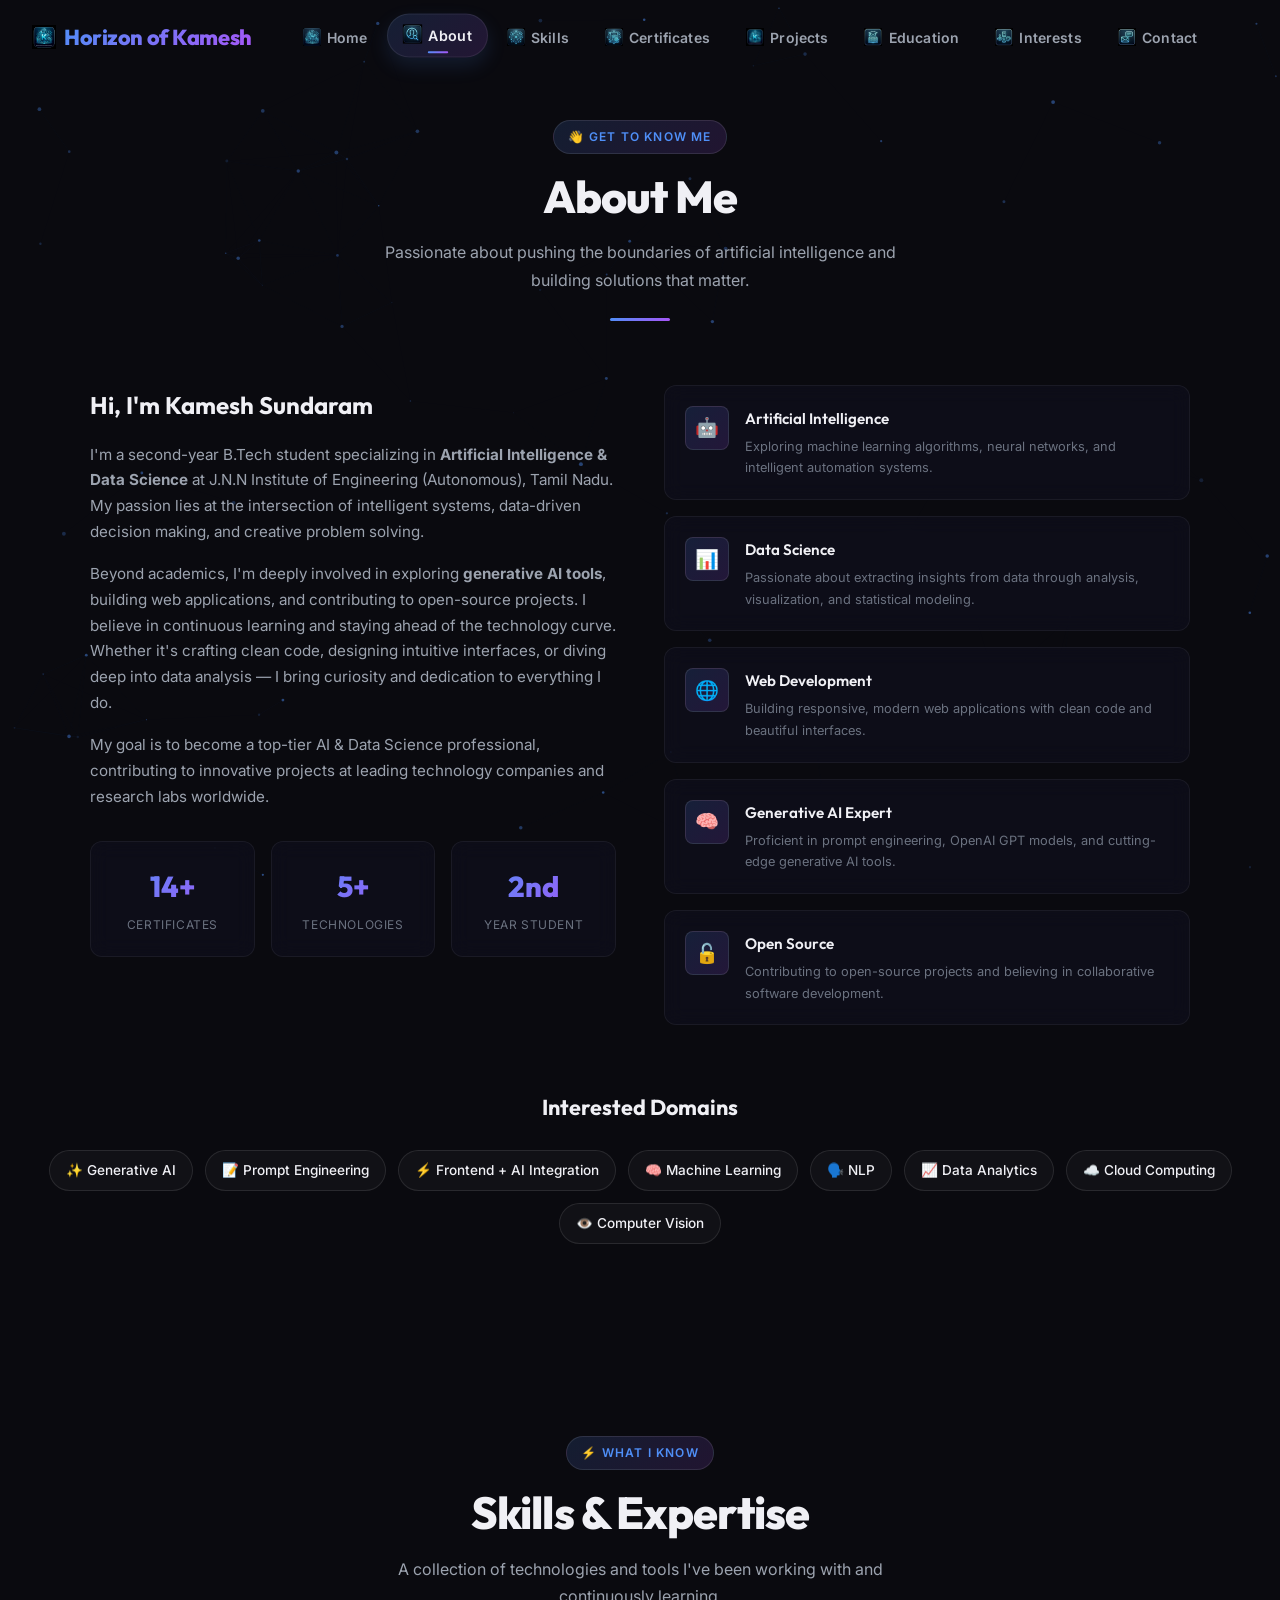
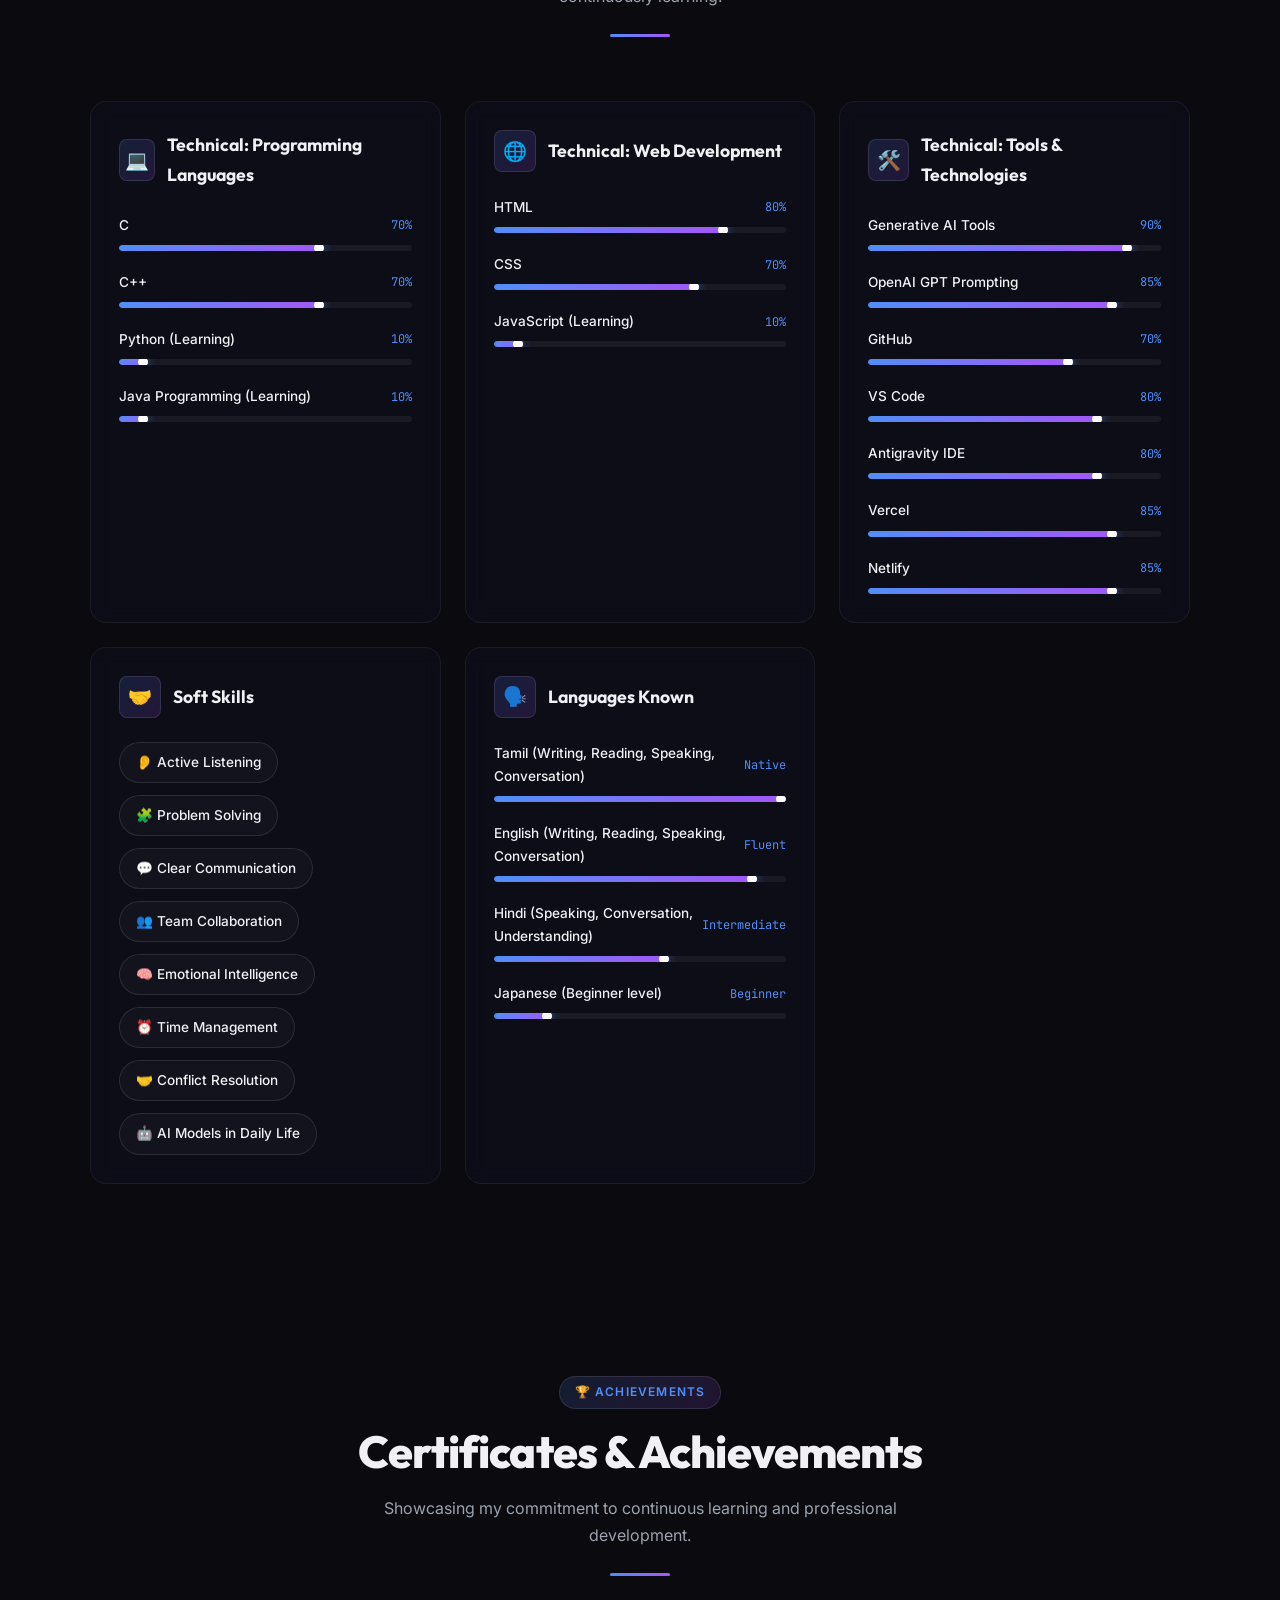
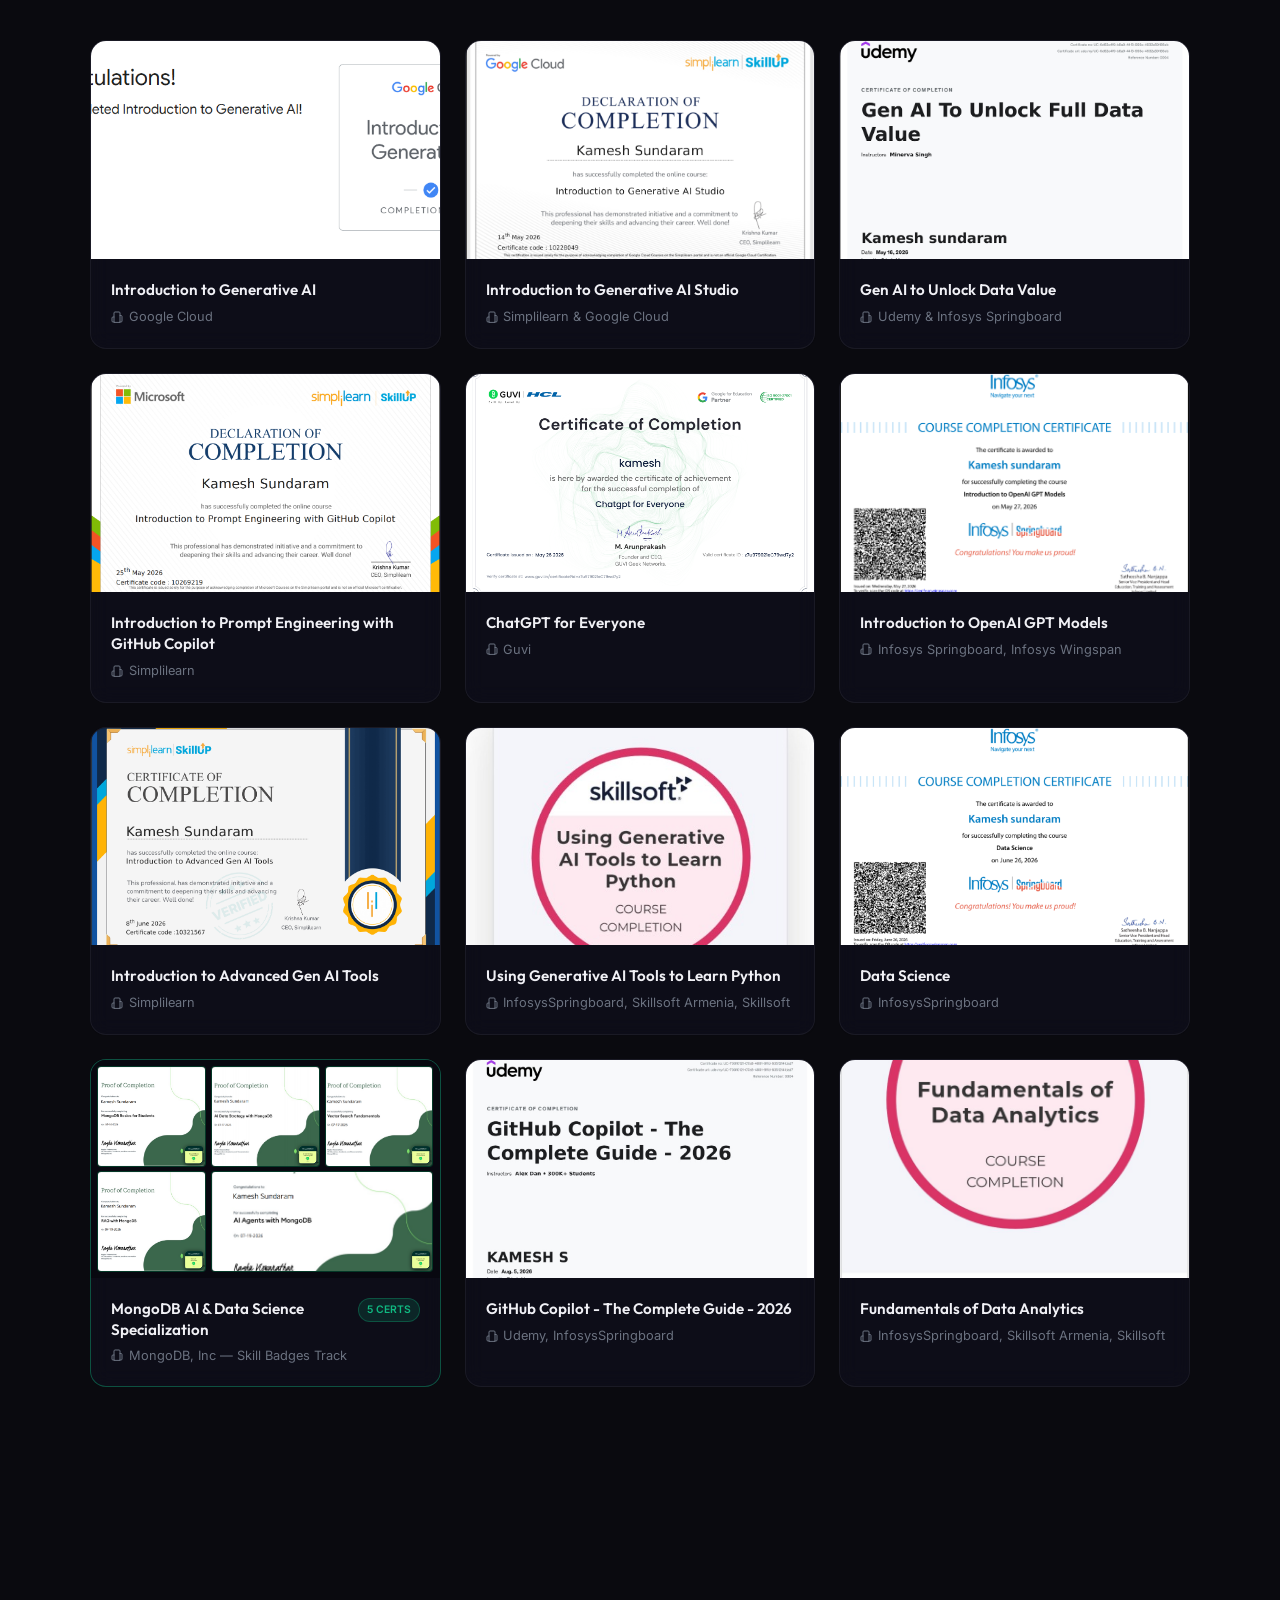
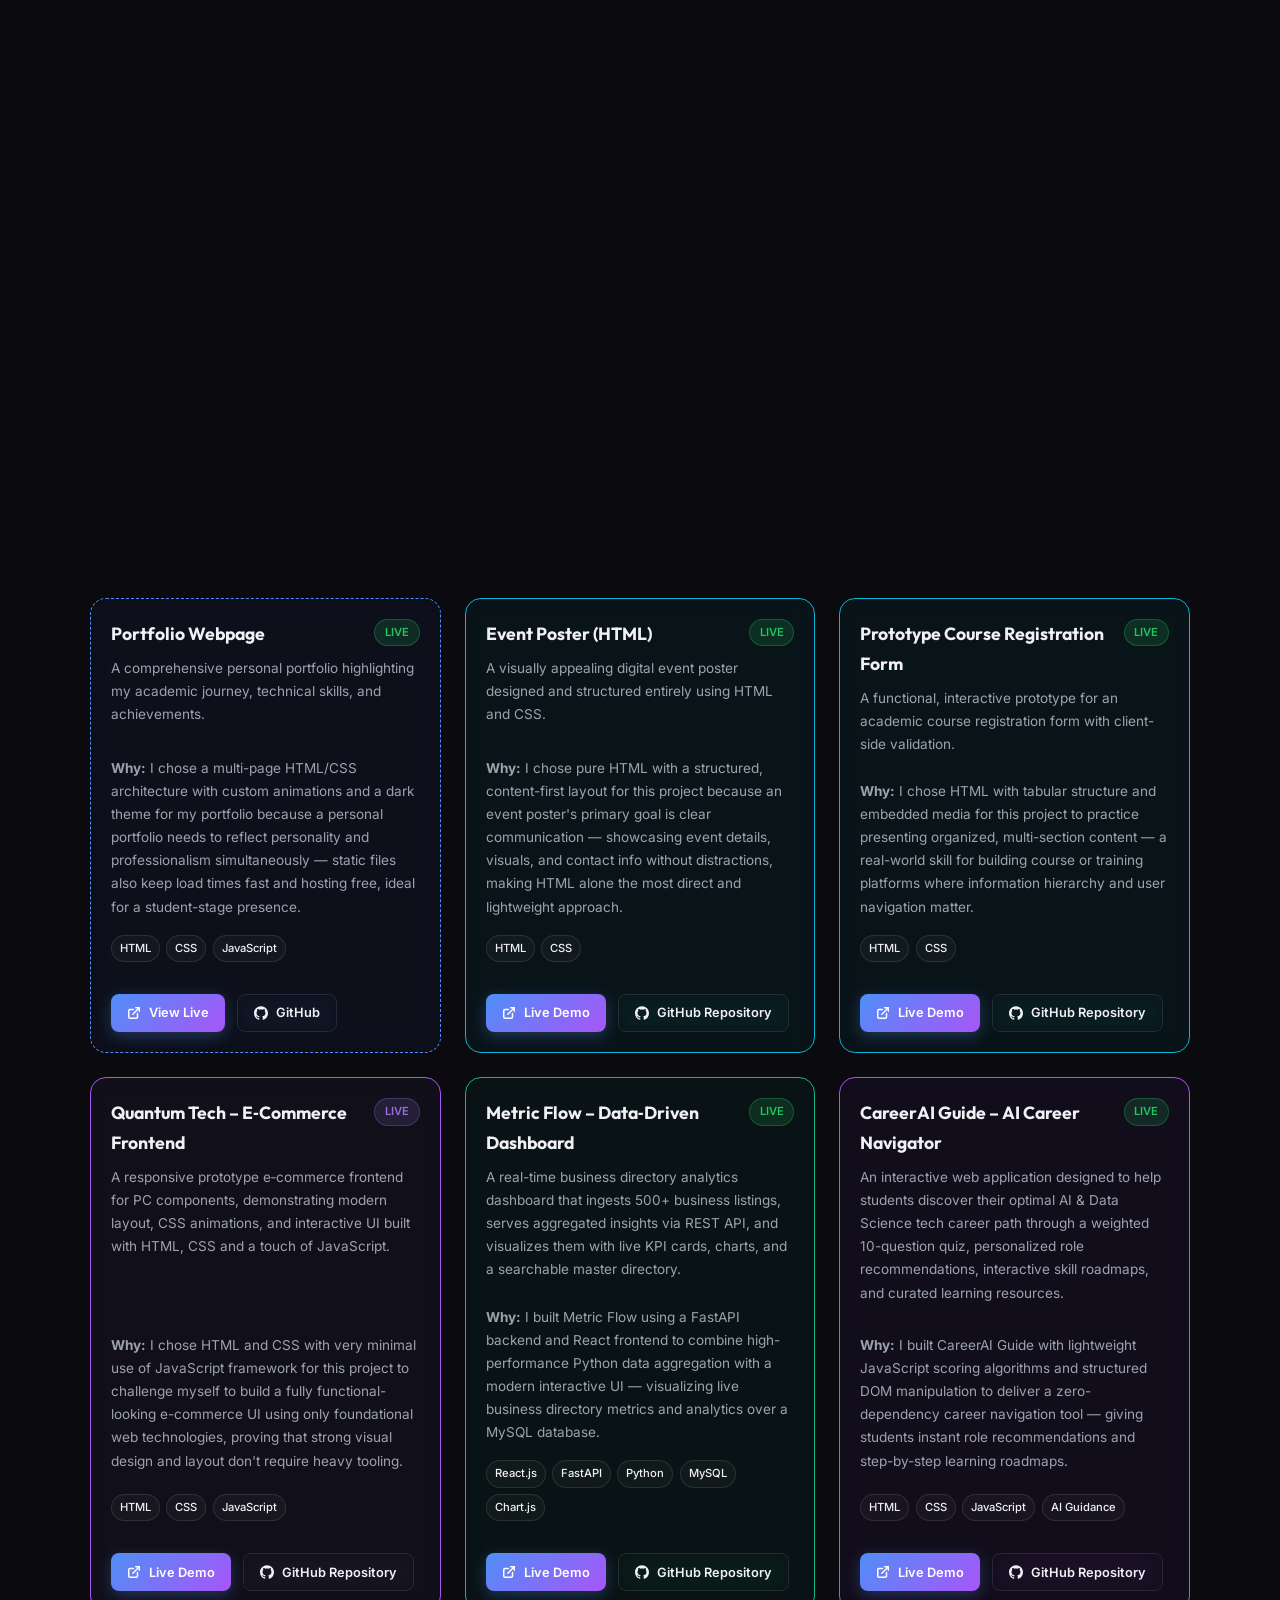
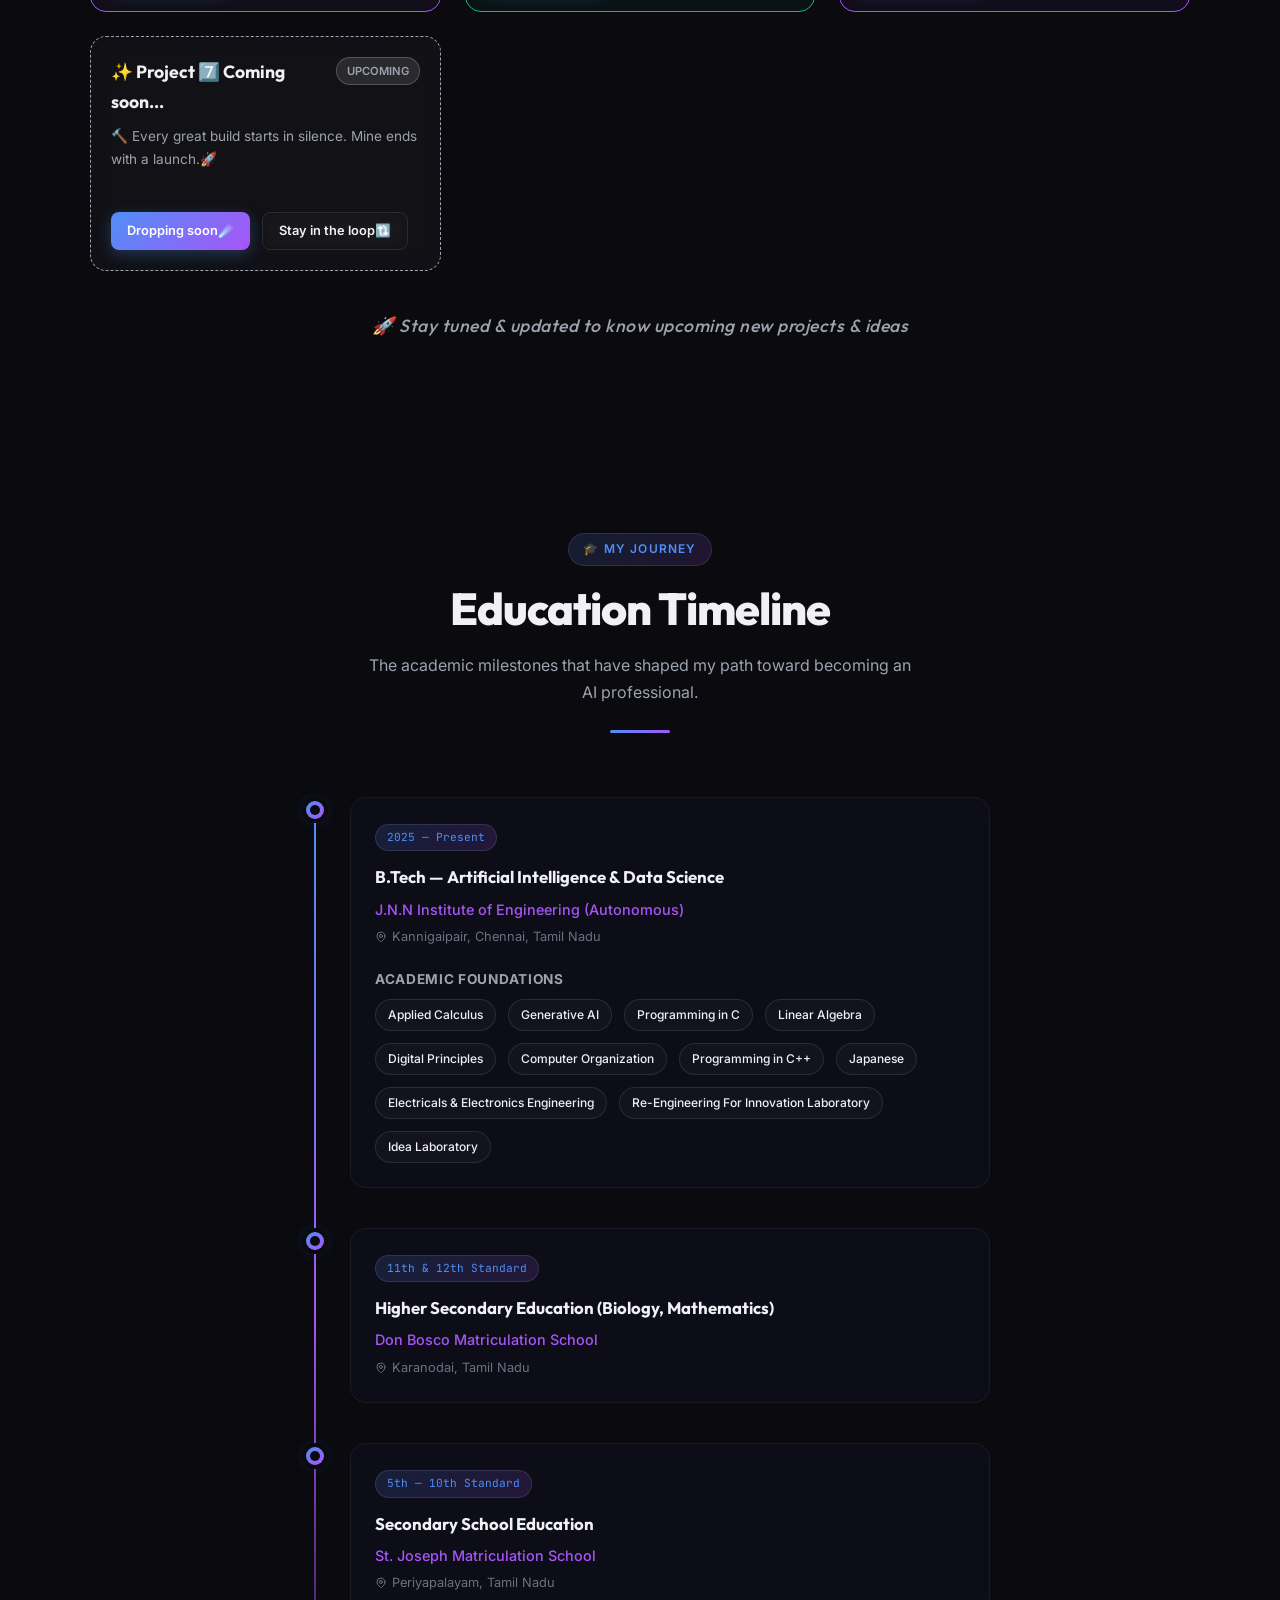
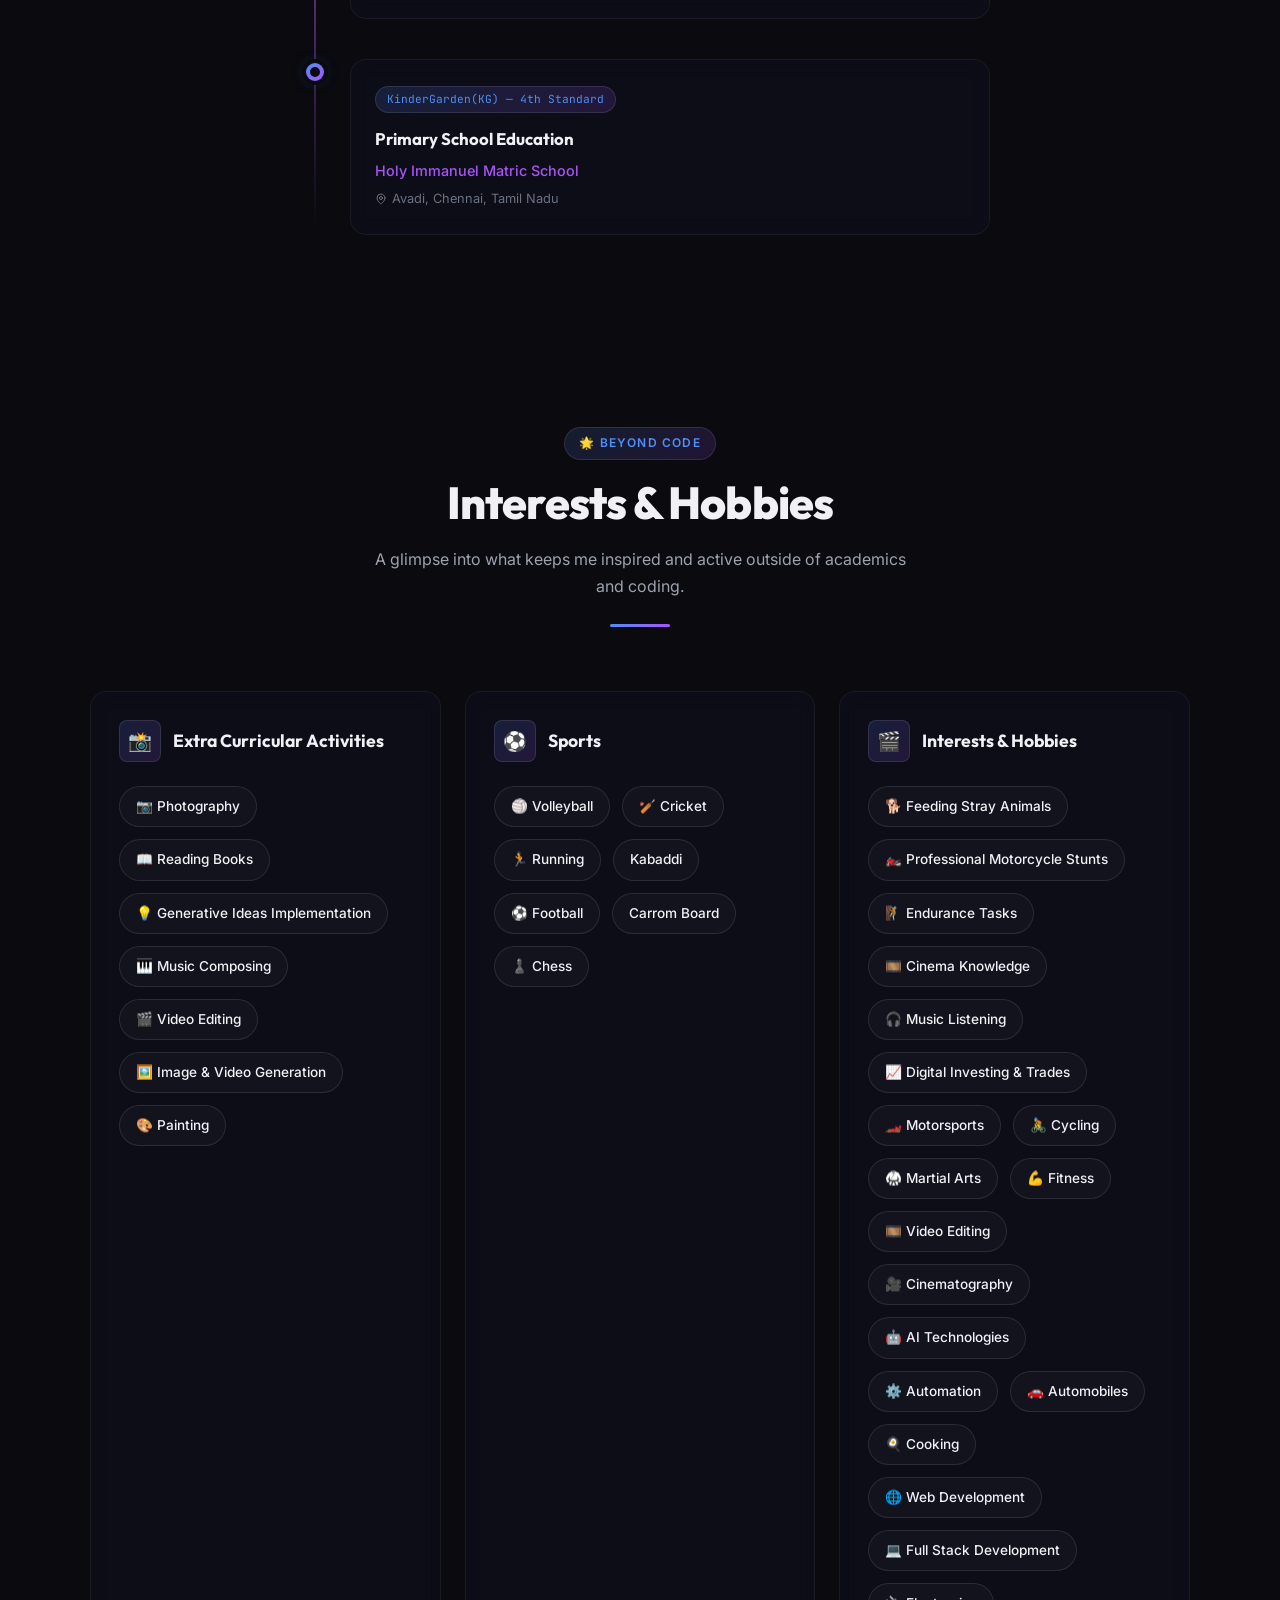
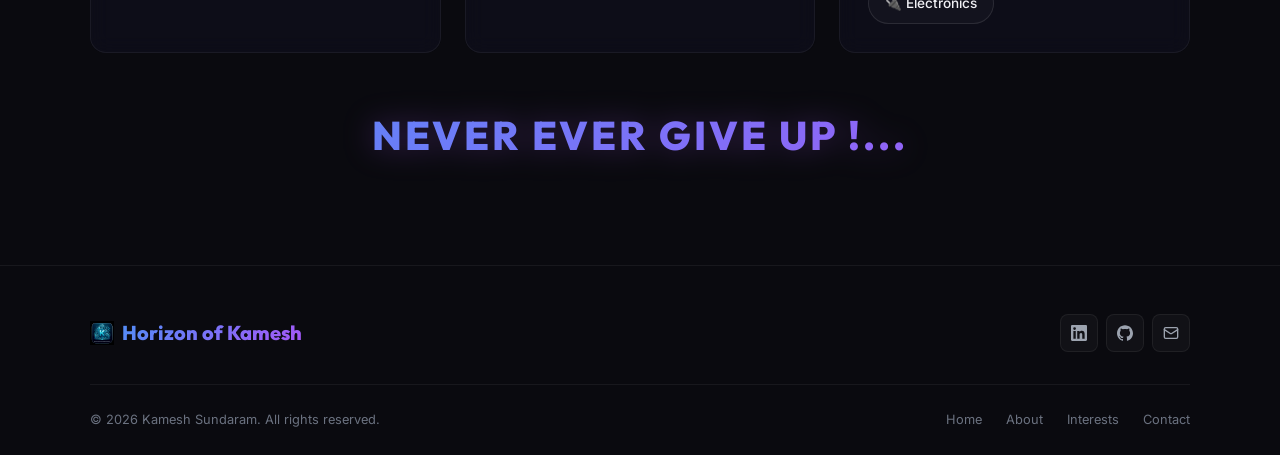
==== explore.html @ 1ad0d9dc "Add missing navigation icons to explore.html navbar" ====
<!DOCTYPE html>

<html data-theme="dark" lang="en">
<head>
<meta charset="utf-8"/>
<meta content="width=device-width, initial-scale=1.0" name="viewport"/>
<meta content="Horizon of Kamesh — Portfolio of Kamesh Sundaram, a B.Tech AI &amp; Data Science student passionate about artificial intelligence, web development, and cutting-edge technology." name="description"/>
<meta content="Kamesh Sundaram, AI, Data Science, Portfolio, B.Tech, Web Developer, Software Engineer, Machine Learning" name="keywords"/>
<meta content="Kamesh Sundaram" name="author"/>
<meta content="index, follow" name="robots"/>
<meta content="Horizon of Kamesh — AI &amp; Data Science Portfolio" property="og:title"/>
<meta content="Explore the journey, skills, and achievements of Kamesh Sundaram — an aspiring AI &amp; Data Science professional." property="og:description"/>
<meta content="website" property="og:type"/>
<meta content="#0a0a0f" name="theme-color"/>
<title>Horizon of Kamesh — AI &amp; Data Science Portfolio</title>
<link href="style.css" rel="stylesheet"/>
<!-- Lucide Icons CDN -->
<link href="https://cdn.jsdelivr.net/npm/lucide-static@latest/font/lucide.min.css" rel="stylesheet"/>
<link href="./Icons/Webpage Icon.png" id="dynamic-favicon" rel="icon" type="image/png"/>
<link href="./Icons/Webpage Icon.png" id="dynamic-favicon-shortcut" rel="shortcut icon" type="image/png"/>

<!-- Prevent FOUC (White Flash) -->
<style>
    html, body { background-color: #0a0a0f; color: #f0f0f5; margin: 0; }
    #loading-screen { background-color: #0a0a0f !important; }
</style>
</head>
<body>
<!-- ========== Loading Screen ========== -->
<div id="loading-screen">
<img alt="Webpage Icon" class="loader-icon" src="./Icons/Webpage Icon.png"/>
<div class="loader-logo">Horizon of Kamesh</div>
<div class="loader-spinner"></div>
</div>

<!-- ========== Skill Tooltip Popup ========== -->
<div id="skill-tooltip" class="skill-tooltip" role="tooltip" aria-hidden="true">
  <button class="skill-tooltip-close" id="skill-tooltip-close" aria-label="Close">✕</button>
  <div class="skill-tooltip-name" id="skill-tooltip-name"></div>
  <p class="skill-tooltip-desc" id="skill-tooltip-desc"></p>
</div>
<div id="skill-tooltip-overlay" class="skill-tooltip-overlay"></div>
<!-- ========== Particle Background ========== -->
<canvas id="particles-canvas"></canvas>
<!-- ========== Navigation ========== -->
<nav aria-label="Main navigation" class="navbar" id="navbar" role="navigation">
<a class="nav-brand" href="index.html#home" style="display: flex; align-items: center; gap: 0.5rem; text-decoration: none;">
<img alt="Logo" src="./Icons/Webpage Icon.png" style="width: 1.5rem; height: 1.5rem; object-fit: contain;"/>
<span class="nav-logo">Horizon of Kamesh</span>
</a>
<div class="nav-links">
<a href="index.html#home"><img src="./Icons/Home Icon.png" class="nav-icon" alt="Home"> Home</a>
<a class="active" href="#about"><img src="./Icons/About Icon.png" class="nav-icon" alt="About"> About</a>
<a href="#skills"><img src="./Icons/Skills Icon.png" class="nav-icon" alt="Skills"> Skills</a>
<a href="#certificates"><img src="./Icons/Certificates Icon.png" class="nav-icon" alt="Certificates"> Certificates</a>
<a href="#projects"><img src="./Icons/Webpage Icon.png" class="nav-icon" alt="Projects"> Projects</a>
<a href="#education"><img src="./Icons/Education Icon.png" class="nav-icon" alt="Education"> Education</a>
<a href="#interests"><img src="./Icons/Interests.png" class="nav-icon" alt="Interests"> Interests</a>
<a href="index.html#contact"><img src="./Icons/Contact Icon.png" class="nav-icon" alt="Contact"> Contact</a>
</div>
<div class="nav-right">
<button aria-label="Open menu" class="mobile-menu-btn">
<span></span>
<span></span>
<span></span>
</button>
</div>
</nav>
<!-- Mobile Nav Overlay -->
<div aria-label="Mobile navigation" class="mobile-nav" role="dialog">
<a href="index.html">Home</a>
<a class="active" href="#about">About</a>
<a href="#skills">Skills</a>
<a href="#certificates">Certificates</a>
<a href="#projects">Projects</a>
<a href="#education">Education</a>
<a href="#interests">Interests</a>
<a href="index.html">Contact</a>
</div>
<!-- ========== About Section ========== -->
<section class="section" id="about" style="padding-top: 120px;">
<div class="section-container">
<div class="section-header reveal">
<span class="section-label">👋 Get to know me</span>
<h2 class="section-title">About <span class="gradient-text">Me</span></h2>
<p class="section-subtitle">Passionate about pushing the boundaries of artificial intelligence and building solutions that matter.</p>
<div class="section-divider"></div>
</div>
<div class="about-grid">
<div class="about-text reveal-left">
<h3>Hi, I'm Kamesh Sundaram</h3>
<p>
            I'm a second-year B.Tech student specializing in <strong>Artificial Intelligence &amp; Data Science</strong> at J.N.N Institute of Engineering (Autonomous), Tamil Nadu. My passion lies at the intersection of intelligent systems, data-driven decision making, and creative problem solving.
          </p>
<p>
            Beyond academics, I'm deeply involved in exploring <strong>generative AI tools</strong>, building web applications, and contributing to open-source projects. I believe in continuous learning and staying ahead of the technology curve. Whether it's crafting clean code, designing intuitive interfaces, or diving deep into data analysis — I bring curiosity and dedication to everything I do.
          </p>
<p>
            My goal is to become a top-tier AI &amp; Data Science professional, contributing to innovative projects at leading technology companies and research labs worldwide.
          </p>
<div class="about-stats">
<div class="stat-card reveal">
<div class="stat-number">14+</div>
<div class="stat-label">Certificates</div>
</div>
<div class="stat-card reveal">
<div class="stat-number">5+</div>
<div class="stat-label">Technologies</div>
</div>
<div class="stat-card reveal">
<div class="stat-number">2nd</div>
<div class="stat-label">Year Student</div>
</div>
</div>
</div>
<div class="about-highlights reveal-right">
<div class="highlight-card">
<div class="highlight-icon">🤖</div>
<div class="highlight-content">
<h4>Artificial Intelligence</h4>
<p>Exploring machine learning algorithms, neural networks, and intelligent automation systems.</p>
</div>
</div>
<div class="highlight-card">
<div class="highlight-icon">📊</div>
<div class="highlight-content">
<h4>Data Science</h4>
<p>Passionate about extracting insights from data through analysis, visualization, and statistical modeling.</p>
</div>
</div>
<div class="highlight-card">
<div class="highlight-icon">🌐</div>
<div class="highlight-content">
<h4>Web Development</h4>
<p>Building responsive, modern web applications with clean code and beautiful interfaces.</p>
</div>
</div>
<div class="highlight-card">
<div class="highlight-icon">🧠</div>
<div class="highlight-content">
<h4>Generative AI Expert</h4>
<p>Proficient in prompt engineering, OpenAI GPT models, and cutting-edge generative AI tools.</p>
</div>
</div>
<div class="highlight-card">
<div class="highlight-icon">🔓</div>
<div class="highlight-content">
<h4>Open Source</h4>
<p>Contributing to open-source projects and believing in collaborative software development.</p>
</div>
</div>
</div>
</div>
</div>

<!-- Interested Domains -->
<div class="interested-domains-wrapper reveal" style="margin-top: 4rem;">
  <h3 style="margin-bottom: 1.5rem; color: var(--text-primary); font-family: var(--font-primary); font-size: 1.35rem; text-align: center;">Interested <span class="gradient-text">Domains</span></h3>
  <div class="tag-container" style="justify-content: center;">
    <span class="skill-tag skill-interactive" data-skill-name="Generative AI" data-skill-desc="Creating new content, from text to images, using advanced AI models.">✨ Generative AI</span>
    <span class="skill-tag skill-interactive" data-skill-name="Prompt Engineering" data-skill-desc="Designing and refining inputs to extract optimal outputs from LLMs.">📝 Prompt Engineering</span>
    <span class="skill-tag skill-interactive" data-skill-name="Frontend + AI Integration" data-skill-desc="Seamlessly weaving AI capabilities into modern, responsive web interfaces.">⚡ Frontend + AI Integration</span>
    <span class="skill-tag skill-interactive" data-skill-name="Machine Learning" data-skill-desc="Developing algorithms that enable systems to learn and improve from data.">🧠 Machine Learning</span>
    <span class="skill-tag skill-interactive" data-skill-name="NLP" data-skill-desc="Natural Language Processing: Enabling computers to understand and generate human language.">🗣️ NLP</span>
    <span class="skill-tag skill-interactive" data-skill-name="Data Analytics" data-skill-desc="Analyzing raw data to find trends and answer questions to make informed decisions.">📈 Data Analytics</span>
    <span class="skill-tag skill-interactive" data-skill-name="Cloud Computing" data-skill-desc="Delivering computing services over the internet for faster innovation and flexible resources.">☁️ Cloud Computing</span>
    <span class="skill-tag skill-interactive" data-skill-name="Computer Vision" data-skill-desc="Teaching machines to interpret and make decisions based on visual data.">👁️ Computer Vision</span>
  </div>
</div>

</div>
</section>
<!-- ========== Skills Section ========== -->
<section class="section" id="skills">
<div class="section-container">
<div class="section-header reveal">
<span class="section-label">⚡ What I know</span>
<h2 class="section-title">Skills &amp; <span class="gradient-text">Expertise</span></h2>
<p class="section-subtitle">A collection of technologies and tools I've been working with and continuously learning.</p>
<div class="section-divider"></div>
</div>
<div class="skills-categories">
<!-- Programming Languages -->
<div class="skill-category reveal">
<div class="skill-category-header">
<div class="skill-category-icon">💻</div>
<h3 class="skill-category-title">Technical: Programming Languages</h3>
</div>



          <div class="skill-item skill-interactive" data-skill-name="C" data-skill-desc="A powerful general-purpose programming language used for system programming and embedded systems.">
            <div class="skill-info">
              <span class="skill-name">C</span>
              <span class="skill-percent">70%</span>
            </div>
            <div class="skill-bar">
              <div class="skill-bar-fill" data-width="70"></div>
            </div>
          </div>
          <div class="skill-item skill-interactive" data-skill-name="C++" data-skill-desc="An extension of C that includes object-oriented features, widely used for performance-critical applications.">
            <div class="skill-info">
              <span class="skill-name">C++</span>
              <span class="skill-percent">70%</span>
            </div>
            <div class="skill-bar">
              <div class="skill-bar-fill" data-width="70"></div>
            </div>
          </div>
          <div class="skill-item skill-interactive" data-skill-name="Python (Learning)" data-skill-desc="A versatile, high-level language known for its readability, widely used in AI, data science, and backend development.">
            <div class="skill-info">
              <span class="skill-name">Python (Learning)</span>
              <span class="skill-percent">10%</span>
            </div>
            <div class="skill-bar">
              <div class="skill-bar-fill" data-width="10"></div>
            </div>
          </div>
          <div class="skill-item skill-interactive" data-skill-name="Java Programming (Learning)" data-skill-desc="A popular, high-level, class-based, object-oriented programming language used for building enterprise-scale applications.">
            <div class="skill-info">
              <span class="skill-name">Java Programming (Learning)</span>
              <span class="skill-percent">10%</span>
            </div>
            <div class="skill-bar">
              <div class="skill-bar-fill" data-width="10"></div>
            </div>
          </div>
        </div>
<!-- Web Development -->
<div class="skill-category reveal">
<div class="skill-category-header">
<div class="skill-category-icon">🌐</div>
<h3 class="skill-category-title">Technical: Web Development</h3>
</div>



          <div class="skill-item skill-interactive" data-skill-name="HTML" data-skill-desc="The standard markup language used to create the structure and content of web pages.">
            <div class="skill-info">
              <span class="skill-name">HTML</span>
              <span class="skill-percent">80%</span>
            </div>
            <div class="skill-bar">
              <div class="skill-bar-fill" data-width="80"></div>
            </div>
          </div>
          <div class="skill-item skill-interactive" data-skill-name="CSS" data-skill-desc="The style sheet language used to design and visually format web pages, including layouts and animations.">
            <div class="skill-info">
              <span class="skill-name">CSS</span>
              <span class="skill-percent">70%</span>
            </div>
            <div class="skill-bar">
              <div class="skill-bar-fill" data-width="70"></div>
            </div>
          </div>
          <div class="skill-item skill-interactive" data-skill-name="JavaScript (Learning)" data-skill-desc="A dynamic programming language used to create interactive and complex features on websites.">
            <div class="skill-info">
              <span class="skill-name">JavaScript (Learning)</span>
              <span class="skill-percent">10%</span>
            </div>
            <div class="skill-bar">
              <div class="skill-bar-fill" data-width="10"></div>
            </div>
          </div>
        </div>
<!-- Tools & Technologies -->
<div class="skill-category reveal">
<div class="skill-category-header">
<div class="skill-category-icon">🛠️</div>
<h3 class="skill-category-title">Technical: Tools &amp; Technologies</h3>
</div>







          <div class="skill-item skill-interactive" data-skill-name="Generative AI Tools" data-skill-desc="Advanced AI models used to generate text, images, and code to accelerate development and creativity.">
            <div class="skill-info">
              <span class="skill-name">Generative AI Tools</span>
              <span class="skill-percent">90%</span>
            </div>
            <div class="skill-bar">
              <div class="skill-bar-fill" data-width="90"></div>
            </div>
          </div>
          <div class="skill-item skill-interactive" data-skill-name="OpenAI GPT Prompting" data-skill-desc="The skill of crafting effective prompts to elicit accurate, creative, and useful responses from large language models.">
            <div class="skill-info">
              <span class="skill-name">OpenAI GPT Prompting</span>
              <span class="skill-percent">85%</span>
            </div>
            <div class="skill-bar">
              <div class="skill-bar-fill" data-width="85"></div>
            </div>
          </div>
          <div class="skill-item skill-interactive" data-skill-name="GitHub" data-skill-desc="A platform for version control and collaboration, allowing multiple developers to work on projects simultaneously.">
            <div class="skill-info">
              <span class="skill-name">GitHub</span>
              <span class="skill-percent">70%</span>
            </div>
            <div class="skill-bar">
              <div class="skill-bar-fill" data-width="70"></div>
            </div>
          </div>
          <div class="skill-item skill-interactive" data-skill-name="VS Code" data-skill-desc="A highly popular, extensible source-code editor developed by Microsoft.">
            <div class="skill-info">
              <span class="skill-name">VS Code</span>
              <span class="skill-percent">80%</span>
            </div>
            <div class="skill-bar">
              <div class="skill-bar-fill" data-width="80"></div>
            </div>
          </div>
          <div class="skill-item skill-interactive" data-skill-name="Antigravity IDE" data-skill-desc="An advanced, agentic AI-powered development environment for streamlined coding.">
            <div class="skill-info">
              <span class="skill-name">Antigravity IDE</span>
              <span class="skill-percent">80%</span>
            </div>
            <div class="skill-bar">
              <div class="skill-bar-fill" data-width="80"></div>
            </div>
          </div>
          <div class="skill-item skill-interactive" data-skill-name="Vercel" data-skill-desc="A cloud platform for static sites and Serverless Functions, specializing in frontend frameworks.">
            <div class="skill-info">
              <span class="skill-name">Vercel</span>
              <span class="skill-percent">85%</span>
            </div>
            <div class="skill-bar">
              <div class="skill-bar-fill" data-width="85"></div>
            </div>
          </div>
          <div class="skill-item skill-interactive" data-skill-name="Netlify" data-skill-desc="A platform for building, deploying, and managing modern web projects and serverless architectures.">
            <div class="skill-info">
              <span class="skill-name">Netlify</span>
              <span class="skill-percent">85%</span>
            </div>
            <div class="skill-bar">
              <div class="skill-bar-fill" data-width="85"></div>
            </div>
          </div>
        </div>
<!-- Soft Skills -->
<div class="skill-category reveal">
<div class="skill-category-header">
<div class="skill-category-icon">🤝</div>
<h3 class="skill-category-title">Soft Skills</h3>
</div>
<div class="tag-container">
<span class="skill-tag skill-interactive" data-skill-name="Active Listening" data-skill-desc="The ability to fully concentrate, understand, respond, and remember what is being said.">👂 Active Listening</span>
<span class="skill-tag skill-interactive" data-skill-name="Problem Solving" data-skill-desc="The process of finding solutions to difficult or complex issues analytically and creatively.">🧩 Problem Solving</span>
<span class="skill-tag skill-interactive" data-skill-name="Clear Communication" data-skill-desc="Expressing ideas effectively and concisely, ensuring mutual understanding across teams.">💬 Clear Communication</span>
<span class="skill-tag skill-interactive" data-skill-name="Team Collaboration" data-skill-desc="Working cooperatively with others to achieve shared goals and deliver successful projects.">👥 Team Collaboration</span>
<span class="skill-tag skill-interactive" data-skill-name="Emotional Intelligence" data-skill-desc="The capacity to be aware of, control, and express one's emotions, and handle interpersonal relationships judiciously.">🧠 Emotional Intelligence</span>
<span class="skill-tag skill-interactive" data-skill-name="Time Management" data-skill-desc="The ability to use one's time effectively or productively, prioritizing tasks to meet deadlines.">⏰ Time Management</span>
<span class="skill-tag skill-interactive" data-skill-name="Conflict Resolution" data-skill-desc="The process of resolving a dispute or a conflict by providing mutually beneficial solutions.">🤝 Conflict Resolution</span>
<span class="skill-tag skill-interactive" data-skill-name="AI Models in Daily Life" data-skill-desc="The practical application and integration of artificial intelligence tools to improve daily productivity and workflows.">🤖 AI Models in Daily Life</span>
</div>
</div>
<!-- Languages -->
<div class="skill-category reveal">
<div class="skill-category-header">
<div class="skill-category-icon">🗣️</div>
<h3 class="skill-category-title">Languages Known</h3>
</div>




          <div class="skill-item skill-interactive" data-skill-name="Tamil (Writing, Reading, Speaking, Conversation)" data-skill-desc="Native proficiency in reading, writing, and conversational Tamil.">
            <div class="skill-info">
              <span class="skill-name">Tamil (Writing, Reading, Speaking, Conversation)</span>
              <span class="skill-percent">Native</span>
            </div>
            <div class="skill-bar">
              <div class="skill-bar-fill" data-width="100"></div>
            </div>
          </div>
          <div class="skill-item skill-interactive" data-skill-name="English (Writing, Reading, Speaking, Conversation)" data-skill-desc="Fluent in professional communication, technical reading, and writing in English.">
            <div class="skill-info">
              <span class="skill-name">English (Writing, Reading, Speaking, Conversation)</span>
              <span class="skill-percent">Fluent</span>
            </div>
            <div class="skill-bar">
              <div class="skill-bar-fill" data-width="90"></div>
            </div>
          </div>
          <div class="skill-item skill-interactive" data-skill-name="Hindi (Speaking, Conversation, Understanding)" data-skill-desc="Intermediate proficiency in understanding and conversing in Hindi.">
            <div class="skill-info">
              <span class="skill-name">Hindi (Speaking, Conversation, Understanding)</span>
              <span class="skill-percent">Intermediate</span>
            </div>
            <div class="skill-bar">
              <div class="skill-bar-fill" data-width="60"></div>
            </div>
          </div>
          <div class="skill-item skill-interactive" data-skill-name="Japanese (Beginner level)" data-skill-desc="Beginner level understanding of Japanese, currently exploring the language.">
            <div class="skill-info">
              <span class="skill-name">Japanese (Beginner level)</span>
              <span class="skill-percent">Beginner</span>
            </div>
            <div class="skill-bar">
              <div class="skill-bar-fill" data-width="20"></div>
            </div>
          </div>
        </div>
</div>
</div>
</section>
<!-- ========== Certificates Section ========== -->
<section class="section" id="certificates">
<div class="section-container">
<div class="section-header reveal">
<span class="section-label">🏆 Achievements</span>
<h2 class="section-title">Certificates &amp; <span class="gradient-text">Achievements</span></h2>
<p class="section-subtitle">Showcasing my commitment to continuous learning and professional development.</p>
<div class="section-divider"></div>
</div>
<div class="certificates-grid">
<!-- Certificate 1 -->
<div class="certificate-card reveal" data-duration="Approximately 1 hour" data-objective="The primary objective of the Google Cloud Introduction to Generative AI course is to equip learners with fundamental AI literacy. It explains what Generative AI is, how it differs from traditional machine learning, and how to utilize Google tools to build custom Gen AI applications." data-outcomes="Define Generative AI|Understand Model Mechanics|Explore Applications|Utilize Google Cloud Tools" id="cert-1">
<div class="certificate-image-wrapper">
<img alt="Introduction to Generative AI — Google Cloud" height="400" loading="lazy" src="./certificates/1. Screenshot 2025-11-20 111832.png" width="640"/>
<div class="certificate-overlay">
<span class="certificate-view-btn">
<svg fill="none" height="14" stroke="currentColor" stroke-linecap="round" stroke-linejoin="round" stroke-width="2.5" viewbox="0 0 24 24" width="14"><path d="M2 12s3-7 10-7 10 7 10 7-3 7-10 7-10-7-10-7Z"></path><circle cx="12" cy="12" r="3"></circle></svg>
                View Details
              </span>
</div>
</div>
<div class="certificate-info">
<h3 class="certificate-title">Introduction to Generative AI</h3>
<p class="certificate-issuer">
<svg fill="none" height="12" stroke="currentColor" stroke-linecap="round" stroke-linejoin="round" stroke-width="2" viewbox="0 0 24 24" width="12"><path d="M6 22V4a2 2 0 0 1 2-2h8a2 2 0 0 1 2 2v18Z"></path><path d="M6 12H4a2 2 0 0 0-2 2v6a2 2 0 0 0 2 2h2"></path><path d="M18 9h2a2 2 0 0 1 2 2v9a2 2 0 0 1-2 2h-2"></path></svg>
              Google Cloud
            </p>
</div>
</div>
<!-- Certificate 2 -->
<div class="certificate-card reveal" data-duration="Approximately 1 to 1.5 hour" data-objective="The primary objective of the Introduction to Generative AI Studio course (offered by Simplilearn in collaboration with Google Cloud) is to equip learners with foundational knowledge and practical skills to explore, prototype, and customize advanced generative AI models." data-outcomes="Understanding Core Concepts|Mastering Generative AI Studio|Prompt Engineering|Real-World Application" id="cert-2">
<div class="certificate-image-wrapper">
<img alt="Introduction to Generative AI Studio — Simplilearn &amp; Google Cloud" height="400" loading="lazy" src="./certificates/2..png" width="640"/>
<div class="certificate-overlay">
<span class="certificate-view-btn">
<svg fill="none" height="14" stroke="currentColor" stroke-linecap="round" stroke-linejoin="round" stroke-width="2.5" viewbox="0 0 24 24" width="14"><path d="M2 12s3-7 10-7 10 7 10 7-3 7-10 7-10-7-10-7Z"></path><circle cx="12" cy="12" r="3"></circle></svg>
                View Details
              </span>
</div>
</div>
<div class="certificate-info">
<h3 class="certificate-title">Introduction to Generative AI Studio</h3>
<p class="certificate-issuer">
<svg fill="none" height="12" stroke="currentColor" stroke-linecap="round" stroke-linejoin="round" stroke-width="2" viewbox="0 0 24 24" width="12"><path d="M6 22V4a2 2 0 0 1 2-2h8a2 2 0 0 1 2 2v18Z"></path><path d="M6 12H4a2 2 0 0 0-2 2v6a2 2 0 0 0 2 2h2"></path><path d="M18 9h2a2 2 0 0 1 2 2v9a2 2 0 0 1-2 2h-2"></path></svg>
              Simplilearn &amp; Google Cloud
            </p>
</div>
</div>
<!-- Certificate 3 -->
<div class="certificate-card reveal" data-duration="3 hours 7 minutes" data-objective="Understand how Generative AI can be used to extract insights and unlock the value of data across various domains." data-outcomes="Data Analysis with Gen AI|Data-Driven Decision Making|Applied AI Strategies|Real-world Case Studies" id="cert-3">
<div class="certificate-image-wrapper">
<img alt="Gen AI to Unlock Data Value — Udemy &amp; Infosys Springboard" height="400" loading="lazy" src="./certificates/3, Screenshot 2026-06-11 075645.png" width="640"/>
<div class="certificate-overlay">
<span class="certificate-view-btn">
<svg fill="none" height="14" stroke="currentColor" stroke-linecap="round" stroke-linejoin="round" stroke-width="2.5" viewbox="0 0 24 24" width="14"><path d="M2 12s3-7 10-7 10 7 10 7-3 7-10 7-10-7-10-7Z"></path><circle cx="12" cy="12" r="3"></circle></svg>
                View Details
              </span>
</div>
</div>
<div class="certificate-info">
<h3 class="certificate-title">Gen AI to Unlock Data Value</h3>
<p class="certificate-issuer">
<svg fill="none" height="12" stroke="currentColor" stroke-linecap="round" stroke-linejoin="round" stroke-width="2" viewbox="0 0 24 24" width="12"><path d="M6 22V4a2 2 0 0 1 2-2h8a2 2 0 0 1 2 2v18Z"></path><path d="M6 12H4a2 2 0 0 0-2 2v6a2 2 0 0 0 2 2h2"></path><path d="M18 9h2a2 2 0 0 1 2 2v9a2 2 0 0 1-2 2h-2"></path></svg>
              Udemy &amp; Infosys Springboard
            </p>
</div>
</div>
<!-- Certificate 4 -->
<div class="certificate-card reveal" data-duration="Approximately 2 hours" data-objective="Learn how to effectively communicate with AI models using prompt engineering and leverage GitHub Copilot to accelerate software development." data-outcomes="Mastering Prompts|Pair Programming with Copilot|Code Generation &amp; Debugging|Improving Developer Productivity" id="cert-4">
<div class="certificate-image-wrapper">
<img alt="Introduction to Prompt Engineering with GitHub Copilot — Simplilearn" height="400" loading="lazy" src="./certificates/4, Screenshot 2026-05-25 225241.png" width="640"/>
<div class="certificate-overlay">
<span class="certificate-view-btn">
<svg fill="none" height="14" stroke="currentColor" stroke-linecap="round" stroke-linejoin="round" stroke-width="2.5" viewbox="0 0 24 24" width="14"><path d="M2 12s3-7 10-7 10 7 10 7-3 7-10 7-10-7-10-7Z"></path><circle cx="12" cy="12" r="3"></circle></svg>
                View Details
              </span>
</div>
</div>
<div class="certificate-info">
<h3 class="certificate-title">Introduction to Prompt Engineering with GitHub Copilot</h3>
<p class="certificate-issuer">
<svg fill="none" height="12" stroke="currentColor" stroke-linecap="round" stroke-linejoin="round" stroke-width="2" viewbox="0 0 24 24" width="12"><path d="M6 22V4a2 2 0 0 1 2-2h8a2 2 0 0 1 2 2v18Z"></path><path d="M6 12H4a2 2 0 0 0-2 2v6a2 2 0 0 0 2 2h2"></path><path d="M18 9h2a2 2 0 0 1 2 2v9a2 2 0 0 1-2 2h-2"></path></svg>
              Simplilearn
            </p>
</div>
</div>
<!-- Certificate 5 -->
<div class="certificate-card reveal" data-duration="Approximately 1 to 2 hours" data-objective="Provide a comprehensive understanding of ChatGPT, enabling anyone to use it effectively for personal and professional tasks." data-outcomes="Effective Prompting Techniques|Task Automation|Content Generation|Everyday AI Integration" id="cert-5">
<div class="certificate-image-wrapper">
<img alt="ChatGPT for Everyone — Guvi" height="400" loading="lazy" src="./certificates/5, Chatgpt for Everyone-HCL GUVI Certification - z7u979021eC79wd7y2.png" width="640"/>
<div class="certificate-overlay">
<span class="certificate-view-btn">
<svg fill="none" height="14" stroke="currentColor" stroke-linecap="round" stroke-linejoin="round" stroke-width="2.5" viewbox="0 0 24 24" width="14"><path d="M2 12s3-7 10-7 10 7 10 7-3 7-10 7-10-7-10-7Z"></path><circle cx="12" cy="12" r="3"></circle></svg>
                View Details
              </span>
</div>
</div>
<div class="certificate-info">
<h3 class="certificate-title">ChatGPT for Everyone</h3>
<p class="certificate-issuer">
<svg fill="none" height="12" stroke="currentColor" stroke-linecap="round" stroke-linejoin="round" stroke-width="2" viewbox="0 0 24 24" width="12"><path d="M6 22V4a2 2 0 0 1 2-2h8a2 2 0 0 1 2 2v18Z"></path><path d="M6 12H4a2 2 0 0 0-2 2v6a2 2 0 0 0 2 2h2"></path><path d="M18 9h2a2 2 0 0 1 2 2v9a2 2 0 0 1-2 2h-2"></path></svg>
              Guvi
            </p>
</div>
</div>
<!-- Certificate 6 -->
<div class="certificate-card reveal" data-duration="3 hours 55 minutes" data-objective="Gain foundational knowledge of OpenAI's GPT models, their architecture, capabilities, and how they revolutionized natural language processing." data-outcomes="Understanding GPT Architecture|Model Capabilities &amp; Limitations|Natural Language Processing Basics|AI Ethics" id="cert-6">
<div class="certificate-image-wrapper">
<img alt="Introduction to OpenAI GPT Models — Infosys Springboard" height="400" loading="lazy" src="./certificates/6, Screenshot 2026-05-27 212842.png" width="640"/>
<div class="certificate-overlay">
<span class="certificate-view-btn">
<svg fill="none" height="14" stroke="currentColor" stroke-linecap="round" stroke-linejoin="round" stroke-width="2.5" viewbox="0 0 24 24" width="14"><path d="M2 12s3-7 10-7 10 7 10 7-3 7-10 7-10-7-10-7Z"></path><circle cx="12" cy="12" r="3"></circle></svg>
                View Details
              </span>
</div>
</div>
<div class="certificate-info">
<h3 class="certificate-title">Introduction to OpenAI GPT Models</h3>
<p class="certificate-issuer">
<svg fill="none" height="12" stroke="currentColor" stroke-linecap="round" stroke-linejoin="round" stroke-width="2" viewbox="0 0 24 24" width="12"><path d="M6 22V4a2 2 0 0 1 2-2h8a2 2 0 0 1 2 2v18Z"></path><path d="M6 12H4a2 2 0 0 0-2 2v6a2 2 0 0 0 2 2h2"></path><path d="M18 9h2a2 2 0 0 1 2 2v9a2 2 0 0 1-2 2h-2"></path></svg>
              Infosys Springboard, Infosys Wingspan
            </p>
</div>
</div>
<!-- Certificate 7 -->
<div class="certificate-card reveal" data-duration="Approximately 2 hours" data-objective="Explore advanced Generative AI tools and frameworks beyond basic text generation to solve complex problems and create diverse content." data-outcomes="Advanced AI Frameworks|Multimodal AI Applications|Evaluating AI Outputs|Integrating Gen AI Tools" id="cert-7">
<div class="certificate-image-wrapper">
<img alt="Introduction to Advanced Gen AI Tools — Simplilearn" height="400" loading="lazy" src="./certificates/7, Screenshot 2026-06-08 114202.png" width="640"/>
<div class="certificate-overlay">
<span class="certificate-view-btn">
<svg fill="none" height="14" stroke="currentColor" stroke-linecap="round" stroke-linejoin="round" stroke-width="2.5" viewbox="0 0 24 24" width="14"><path d="M2 12s3-7 10-7 10 7 10 7-3 7-10 7-10-7-10-7Z"></path><circle cx="12" cy="12" r="3"></circle></svg>
                View Details
              </span>
</div>
</div>
<div class="certificate-info">
<h3 class="certificate-title">Introduction to Advanced Gen AI Tools</h3>
<p class="certificate-issuer">
<svg fill="none" height="12" stroke="currentColor" stroke-linecap="round" stroke-linejoin="round" stroke-width="2" viewbox="0 0 24 24" width="12"><path d="M6 22V4a2 2 0 0 1 2-2h8a2 2 0 0 1 2 2v18Z"></path><path d="M6 12H4a2 2 0 0 0-2 2v6a2 2 0 0 0 2 2h2"></path><path d="M18 9h2a2 2 0 0 1 2 2v9a2 2 0 0 1-2 2h-2"></path></svg>
              Simplilearn
            </p>
</div>
</div>
<!-- Certificate 8 -->
<div class="certificate-card reveal" data-duration="1 hour 48 minutes" data-objective="Learn Python fundamentals and leverage Generative AI tools for coding, debugging, and accelerated learning." data-outcomes="Python Basics (Variables, Data Types, Strings)|Lists, Tuples, Sets, and Dictionaries|Prompt Engineering for Coding|AI-Assisted Debugging and Learning|Anaconda &amp; Jupyter Notebook Setup|Practical Application of Generative AI in Programming Learning" id="cert-8">
<div class="certificate-image-wrapper">
<img alt="Using Generative AI Tools to Learn Python — Skillsoft" height="400" loading="lazy" src="./certificates/8, Using Generative AI Tools to Learn Python - Skillsoft.png" width="640"/>
<div class="certificate-overlay">
<span class="certificate-view-btn">
<svg fill="none" height="14" stroke="currentColor" stroke-linecap="round" stroke-linejoin="round" stroke-width="2.5" viewbox="0 0 24 24" width="14"><path d="M2 12s3-7 10-7 10 7 10 7-3 7-10 7-10-7-10-7Z"></path><circle cx="12" cy="12" r="3"></circle></svg>
                View Details
              </span>
</div>
</div>
<div class="certificate-info">
<h3 class="certificate-title">Using Generative AI Tools to Learn Python</h3>
<p class="certificate-issuer">
<svg fill="none" height="12" stroke="currentColor" stroke-linecap="round" stroke-linejoin="round" stroke-width="2" viewbox="0 0 24 24" width="12"><path d="M6 22V4a2 2 0 0 1 2-2h8a2 2 0 0 1 2 2v18Z"></path><path d="M6 12H4a2 2 0 0 0-2 2v6a2 2 0 0 0 2 2h2"></path><path d="M18 9h2a2 2 0 0 1 2 2v9a2 2 0 0 1-2 2h-2"></path></svg>
              InfosysSpringboard, Skillsoft Armenia, Skillsoft
            </p>
</div>
</div>
<!-- Certificate 9 -->
<div class="certificate-card reveal" data-duration="3 hours 3 minutes" data-objective="Build a strong foundation in Data Science through data analysis, visualization, Python, statistics, and the basics of Machine Learning and Deep Learning." data-outcomes="Understand Data Science fundamentals|Analyze and visualize data effectively|Apply basic Python for data tasks|Understand Machine Learning and Deep Learning concepts|Interpret data to support informed decision-making" id="cert-9">
<div class="certificate-image-wrapper">
<img alt="Data Science — InfosysSpringboard" height="400" loading="lazy" src="./certificates/9, Data Science - Infosys Springboard.png" width="640"/>
<div class="certificate-overlay">
<span class="certificate-view-btn">
<svg fill="none" height="14" stroke="currentColor" stroke-linecap="round" stroke-linejoin="round" stroke-width="2.5" viewbox="0 0 24 24" width="14"><path d="M2 12s3-7 10-7 10 7 10 7-3 7-10 7-10-7-10-7Z"></path><circle cx="12" cy="12" r="3"></circle></svg>
                View Details
              </span>
</div>
</div>
<div class="certificate-info">
<h3 class="certificate-title">Data Science</h3>
<p class="certificate-issuer">
<svg fill="none" height="12" stroke="currentColor" stroke-linecap="round" stroke-linejoin="round" stroke-width="2" viewbox="0 0 24 24" width="12"><path d="M6 22V4a2 2 0 0 1 2-2h8a2 2 0 0 1 2 2v18Z"></path><path d="M6 12H4a2 2 0 0 0-2 2v6a2 2 0 0 0 2 2h2"></path><path d="M18 9h2a2 2 0 0 1 2 2v9a2 2 0 0 1-2 2h-2"></path></svg>
              InfosysSpringboard
            </p>
</div>
</div>
<!-- MongoDB Specialization Collaged Certificate Card -->
<div class="certificate-card collaged-card reveal" id="cert-mongodb-collection" style="border: 1px solid rgba(16, 185, 129, 0.4); background: var(--bg-card); cursor: pointer;">
  <div class="certificate-image-wrapper collaged-wrapper" style="aspect-ratio: 16/10; padding: 0.4rem; background: #080810; display: flex; align-items: center; justify-content: center;">
    <div style="display: grid; grid-template-columns: repeat(3, 1fr); grid-template-rows: repeat(2, 1fr); gap: 0.3rem; width: 100%; height: 100%;">
      <!-- Thumbnail 1 -->
      <div style="position: relative; border-radius: 4px; overflow: hidden; border: 1px solid rgba(16, 185, 129, 0.3); background: #000;">
        <img src="./certificates/mongodb/cert_1_basics.png" alt="MongoDB Basics" style="width:100%; height: 100%; object-fit: cover;">
        <img src="./certificates/mongodb/badge_1_basics.png" alt="Badge" style="position: absolute; bottom: 2px; right: 2px; width: 18px; height: 18px; border-radius: 3px; box-shadow: 0 1px 4px rgba(0,0,0,0.8);">
      </div>
      <!-- Thumbnail 2 -->
      <div style="position: relative; border-radius: 4px; overflow: hidden; border: 1px solid rgba(16, 185, 129, 0.3); background: #000;">
        <img src="./certificates/mongodb/cert_2_ai_data_strategy.png" alt="AI Data Strategy" style="width:100%; height: 100%; object-fit: cover;">
        <img src="./certificates/mongodb/badge_2_ai_data_strategy.png" alt="Badge" style="position: absolute; bottom: 2px; right: 2px; width: 18px; height: 18px; border-radius: 3px; box-shadow: 0 1px 4px rgba(0,0,0,0.8);">
      </div>
      <!-- Thumbnail 3 -->
      <div style="position: relative; border-radius: 4px; overflow: hidden; border: 1px solid rgba(16, 185, 129, 0.3); background: #000;">
        <img src="./certificates/mongodb/cert_3_vector_search.png" alt="Vector Search" style="width:100%; height: 100%; object-fit: cover;">
        <img src="./certificates/mongodb/badge_3_vector_search.png" alt="Badge" style="position: absolute; bottom: 2px; right: 2px; width: 18px; height: 18px; border-radius: 3px; box-shadow: 0 1px 4px rgba(0,0,0,0.8);">
      </div>
      <!-- Thumbnail 4 -->
      <div style="position: relative; border-radius: 4px; overflow: hidden; border: 1px solid rgba(16, 185, 129, 0.3); background: #000;">
        <img src="./certificates/mongodb/cert_4_rag.png" alt="RAG with MongoDB" style="width:100%; height: 100%; object-fit: cover;">
        <img src="./certificates/mongodb/badge_4_rag.png" alt="Badge" style="position: absolute; bottom: 2px; right: 2px; width: 18px; height: 18px; border-radius: 3px; box-shadow: 0 1px 4px rgba(0,0,0,0.8);">
      </div>
      <!-- Thumbnail 5 (Spans 2 columns for neat fit) -->
      <div style="grid-column: span 2; position: relative; border-radius: 4px; overflow: hidden; border: 1px solid rgba(16, 185, 129, 0.3); background: #000;">
        <img src="./certificates/mongodb/cert_5_ai_agents.png" alt="AI Agents with MongoDB" style="width:100%; height: 100%; object-fit: cover;">
        <img src="./certificates/mongodb/badge_5_ai_agents.png" alt="Badge" style="position: absolute; bottom: 2px; right: 2px; width: 18px; height: 18px; border-radius: 3px; box-shadow: 0 1px 4px rgba(0,0,0,0.8);">
      </div>
    </div>
    <div class="certificate-overlay">
      <span class="certificate-view-btn" style="background: linear-gradient(135deg, #10b981 0%, #06b6d4 100%); border: none;">
        <svg fill="none" height="14" stroke="currentColor" stroke-linecap="round" stroke-linejoin="round" stroke-width="2.5" viewbox="0 0 24 24" width="14"><path d="M2 12s3-7 10-7 10 7 10 7-3 7-10 7-10-7-10-7Z"></path><circle cx="12" cy="12" r="3"></circle></svg>
        View 5 Certs &amp; Badges
      </span>
    </div>
  </div>
  <div class="certificate-info">
    <div style="display: flex; justify-content: space-between; align-items: flex-start; gap: 0.35rem;">
      <h3 class="certificate-title" style="margin-bottom: 0.25rem;">MongoDB AI &amp; Data Science Specialization</h3>
      <span class="skill-tag" style="background: rgba(16, 185, 129, 0.15); color: #10b981; border: 1px solid rgba(16, 185, 129, 0.3); font-size: 0.65rem; padding: 0.15rem 0.5rem; text-transform: uppercase; white-space: nowrap; font-weight: 600;">5 Certs</span>
    </div>
    <p class="certificate-issuer">
      <svg fill="none" height="12" stroke="currentColor" stroke-linecap="round" stroke-linejoin="round" stroke-width="2" viewbox="0 0 24 24" width="12"><path d="M6 22V4a2 2 0 0 1 2-2h8a2 2 0 0 1 2 2v18Z"></path><path d="M6 12H4a2 2 0 0 0-2 2v6a2 2 0 0 0 2 2h2"></path><path d="M18 9h2a2 2 0 0 1 2 2v9a2 2 0 0 1-2 2h-2"></path></svg>
      MongoDB, Inc — Skill Badges Track
    </p>
  </div>
</div>

<!-- Certificate 10 -->
<div class="certificate-card reveal" data-duration="7 hours" data-objective="Understand how to effectively collaborate with AI-powered coding assistants, leverage GitHub Copilot to accelerate software development, write clean and efficient code across multiple programming languages, and apply responsible AI best practices in modern developer workflows." data-outcomes="Generate Clean &amp; Efficient Code Faster|Improve Multi-Language Productivity|Build AI-Assisted Development Workflows|Intelligent Code Suggestions &amp; Automation|Apply Responsible AI Best Practices" id="cert-10">
<div class="certificate-image-wrapper">
<img alt="GitHub Copilot - The Complete Guide - 2026 — Udemy &amp; InfosysSpringboard" height="400" loading="lazy" src="./certificates/cert_10_github_copilot.jpg" width="640"/>
<div class="certificate-overlay">
<span class="certificate-view-btn">
<svg fill="none" height="14" stroke="currentColor" stroke-linecap="round" stroke-linejoin="round" stroke-width="2.5" viewbox="0 0 24 24" width="14"><path d="M2 12s3-7 10-7 10 7 10 7-3 7-10 7-10-7-10-7Z"></path><circle cx="12" cy="12" r="3"></circle></svg>
                View Details
              </span>
</div>
</div>
<div class="certificate-info">
<h3 class="certificate-title">GitHub Copilot - The Complete Guide - 2026</h3>
<p class="certificate-issuer">
<svg fill="none" height="12" stroke="currentColor" stroke-linecap="round" stroke-linejoin="round" stroke-width="2" viewbox="0 0 24 24" width="12"><path d="M6 22V4a2 2 0 0 1 2-2h8a2 2 0 0 1 2 2v18Z"></path><path d="M6 12H4a2 2 0 0 0-2 2v6a2 2 0 0 0 2 2h2"></path><path d="M18 9h2a2 2 0 0 1 2 2v9a2 2 0 0 1-2 2h-2"></path></svg>
              Udemy, InfosysSpringboard
            </p>
</div>
</div>

<!-- Certificate 11 -->
<div class="certificate-card reveal" data-duration="30 minutes" data-objective="Build a strong foundation in data analytics, data sources, quality evaluation, analytical techniques, tools, and data-driven decision making to drive business impact and understand emerging industry trends." data-outcomes="Introduction to Data Analytics|Data Sources &amp; Data Quality|Analytical Techniques &amp; Tools|Data-driven Decision Making|Business Impact of Data Analytics|Emerging Trends in Data Analytics" id="cert-11">
<div class="certificate-image-wrapper">
<img alt="Fundamentals of Data Analytics — InfosysSpringboard, Skillsoft Armenia, Skillsoft" height="400" loading="lazy" src="./certificates/cert_11_fundamentals_data_analytics.png" width="640"/>
<div class="certificate-overlay">
<span class="certificate-view-btn">
<svg fill="none" height="14" stroke="currentColor" stroke-linecap="round" stroke-linejoin="round" stroke-width="2.5" viewbox="0 0 24 24" width="14"><path d="M2 12s3-7 10-7 10 7 10 7-3 7-10 7-10-7-10-7Z"></path><circle cx="12" cy="12" r="3"></circle></svg>
                View Details
              </span>
</div>
</div>
<div class="certificate-info">
<h3 class="certificate-title">Fundamentals of Data Analytics</h3>
<p class="certificate-issuer">
<svg fill="none" height="12" stroke="currentColor" stroke-linecap="round" stroke-linejoin="round" stroke-width="2" viewbox="0 0 24 24" width="12"><path d="M6 22V4a2 2 0 0 1 2-2h8a2 2 0 0 1 2 2v18Z"></path><path d="M6 12H4a2 2 0 0 0-2 2v6a2 2 0 0 0 2 2h2"></path><path d="M18 9h2a2 2 0 0 1 2 2v9a2 2 0 0 1-2 2h-2"></path></svg>
              InfosysSpringboard, Skillsoft Armenia, Skillsoft
            </p>
</div>
</div>

<!-- Certificate 12 -->
<div class="certificate-card reveal" data-duration="4 hours 44 minutes" data-objective="Refresh and strengthen proficiency in Microsoft Excel, focusing on advanced data manipulation, spreadsheet optimization, formulas, functions, and efficient data analysis workflows." data-outcomes="Spreadsheet Design &amp; Optimization|Advanced Formulas &amp; Functions|Data Manipulation &amp; Cleaning|Data Analysis &amp; Visualization Workflows|Improved Productivity with Data" id="cert-12">
<div class="certificate-image-wrapper">
<img alt="Excel — InfosysSpringboard" height="400" loading="lazy" src="./certificates/cert_12_excel.png" width="640"/>
<div class="certificate-overlay">
<span class="certificate-view-btn">
<svg fill="none" height="14" stroke="currentColor" stroke-linecap="round" stroke-linejoin="round" stroke-width="2.5" viewbox="0 0 24 24" width="14"><path d="M2 12s3-7 10-7 10 7 10 7-3 7-10 7-10-7-10-7Z"></path><circle cx="12" cy="12" r="3"></circle></svg>
                View Details
              </span>
</div>
</div>
<div class="certificate-info">
<h3 class="certificate-title">Excel</h3>
<p class="certificate-issuer">
<svg fill="none" height="12" stroke="currentColor" stroke-linecap="round" stroke-linejoin="round" stroke-width="2" viewbox="0 0 24 24" width="12"><path d="M6 22V4a2 2 0 0 1 2-2h8a2 2 0 0 1 2 2v18Z"></path><path d="M6 12H4a2 2 0 0 0-2 2v6a2 2 0 0 0 2 2h2"></path><path d="M18 9h2a2 2 0 0 1 2 2v9a2 2 0 0 1-2 2h-2"></path></svg>
              InfosysSpringboard
            </p>
</div>
</div>

<!-- Certificate 13 -->
<div class="certificate-card reveal" data-duration="1 hour 11 minutes" data-objective="Master the principles of data visualization in Microsoft Excel, turning complex raw data into clear, impactful, and easy-to-understand visual charts, graphs, and dashboards for data-driven decision making." data-outcomes="Transforming Raw Data into Visual Insights|Chart &amp; Graph Selection Best Practices|Excel Chart Customization &amp; Formatting|Communicating Data Stories Effectively|Data Visualization Workflows" id="cert-13">
<div class="certificate-image-wrapper">
<img alt="Excel Visualization: Getting Started with Excel for Data Visualization — InfosysSpringboard, Skillsoft Armenia, Skillsoft" height="400" loading="lazy" src="./certificates/cert_13_excel_visualization.png" width="640"/>
<div class="certificate-overlay">
<span class="certificate-view-btn">
<svg fill="none" height="14" stroke="currentColor" stroke-linecap="round" stroke-linejoin="round" stroke-width="2.5" viewbox="0 0 24 24" width="14"><path d="M2 12s3-7 10-7 10 7 10 7-3 7-10 7-10-7-10-7Z"></path><circle cx="12" cy="12" r="3"></circle></svg>
                View Details
              </span>
</div>
</div>
<div class="certificate-info">
<h3 class="certificate-title">Excel Visualization: Getting Started with Excel for Data Visualization</h3>
<p class="certificate-issuer">
<svg fill="none" height="12" stroke="currentColor" stroke-linecap="round" stroke-linejoin="round" stroke-width="2" viewbox="0 0 24 24" width="12"><path d="M6 22V4a2 2 0 0 1 2-2h8a2 2 0 0 1 2 2v18Z"></path><path d="M6 12H4a2 2 0 0 0-2 2v6a2 2 0 0 0 2 2h2"></path><path d="M18 9h2a2 2 0 0 1 2 2v9a2 2 0 0 1-2 2h-2"></path></svg>
              InfosysSpringboard, Skillsoft Armenia, Skillsoft
            </p>
</div>
</div>

<!-- Certificate 14 -->
<div class="certificate-card reveal" data-duration="58 hours" data-objective="Master Python programming from fundamentals to advanced AI engineering, building predictive machine learning models, deep learning architectures, computer vision, NLP applications, and automated AI workflows across 100+ real-world hands-on projects." data-outcomes="Python Fundamentals to Advanced Engineering|Machine Learning &amp; Deep Learning (TensorFlow, PyTorch, Scikit-Learn)|Computer Vision (OpenCV) &amp; Natural Language Processing (NLP)|Building Chatbots, Recommendation Systems &amp; Sentiment Analyzers|Responsible AI Ethics, Model Optimization &amp; Deployment" id="cert-14">
<div class="certificate-image-wrapper">
<img alt="AI &amp; Python Development Megaclass – 300+ Hands-on Projects — Udemy, InfosysSpringboard" height="400" loading="lazy" src="./certificates/cert_14_ai_python_megaclass.png" width="640"/>
<div class="certificate-overlay">
<span class="certificate-view-btn">
<svg fill="none" height="14" stroke="currentColor" stroke-linecap="round" stroke-linejoin="round" stroke-width="2.5" viewbox="0 0 24 24" width="14"><path d="M2 12s3-7 10-7 10 7 10 7-3 7-10 7-10-7-10-7Z"></path><circle cx="12" cy="12" r="3"></circle></svg>
                View Details
              </span>
</div>
</div>
<div class="certificate-info">
<h3 class="certificate-title">AI &amp; Python Development Megaclass – 300+ Hands-on Projects</h3>
<p class="certificate-issuer">
<svg fill="none" height="12" stroke="currentColor" stroke-linecap="round" stroke-linejoin="round" stroke-width="2" viewbox="0 0 24 24" width="12"><path d="M6 22V4a2 2 0 0 1 2-2h8a2 2 0 0 1 2 2v18Z"></path><path d="M6 12H4a2 2 0 0 0-2 2v6a2 2 0 0 0 2 2h2"></path><path d="M18 9h2a2 2 0 0 1 2 2v9a2 2 0 0 1-2 2h-2"></path></svg>
              Udemy, InfosysSpringboard
            </p>
</div>
</div>
</div>
</div>
</section>
<!-- Course Details Modal -->
<div aria-label="Course details viewer" aria-modal="true" class="course-modal" id="course-modal" role="dialog">
<div class="course-modal-content">
<button aria-label="Close course details" class="modal-close" id="course-modal-close">×</button>
<div class="course-modal-header">
<h2 id="modal-course-title">Course Title</h2>
<p class="certificate-issuer" id="modal-course-issuer" style="margin-bottom:0; font-size:0.9rem;"></p>
<p id="modal-course-duration" style="font-size:0.8rem; color:var(--text-muted); margin-top:0.5rem;"></p>
</div>
<div class="course-modal-body">
<div class="course-modal-info">
<h3>Objective</h3>
<p id="modal-course-objective"></p>
<h3>Outcomes</h3>
<ul id="modal-course-outcomes">
</ul>
</div>
<div class="course-modal-thumbnail" id="modal-course-thumb-container">
<img alt="Certificate Thumbnail" id="modal-course-thumb" src=""/>
<div class="thumb-overlay"><span>View Full Certificate</span></div>
</div>
</div>
</div>
</div>

<!-- MongoDB Specialization Multi-Certificate Modal -->
<div aria-label="MongoDB Specialization Viewer" aria-modal="true" class="course-modal" id="mongodb-modal" role="dialog">
<div class="course-modal-content" style="max-width: 880px; width: 92%; max-height: 90vh; overflow-y: auto;">
<button aria-label="Close modal" class="modal-close" id="mongodb-modal-close">×</button>
<div class="course-modal-header" style="padding-bottom: 0.75rem; border-bottom: 1px solid var(--border-glass);">
<h2 style="font-size: 1.35rem; color: #10b981; display: flex; align-items: center; gap: 0.5rem; margin-bottom: 0.25rem;">
  🍃 MongoDB AI &amp; Data Science Specialization
</h2>
<p class="certificate-issuer" style="margin-bottom:0; font-size:0.85rem; color: var(--text-secondary);">MongoDB, Inc • Official Certification Track &amp; Verified Skill Badges</p>
</div>

<!-- Row of 5 Certificate Thumbnails with Badges -->
<div class="mongodb-thumb-row" style="display: grid; grid-template-columns: repeat(5, 1fr); gap: 0.6rem; margin: 1rem 0; padding: 0.5rem; background: rgba(0, 0, 0, 0.4); border-radius: var(--radius-md); border: 1px solid var(--border-glass);">
  
  <!-- Item 1 -->
  <div class="mdb-thumb-card active" data-index="0" style="position: relative; cursor: pointer; padding: 0.35rem; border-radius: var(--radius-sm); border: 2px solid #10b981; background: rgba(16, 185, 129, 0.15); transition: all 0.25s ease;">
    <div style="position: relative; width: 100%; aspect-ratio: 16/10; border-radius: 4px; overflow: hidden; background: #000;">
      <img src="./certificates/mongodb/cert_1_basics.png" alt="Basics" style="width: 100%; height: 100%; object-fit: cover;">
      <img src="./certificates/mongodb/badge_1_basics.png" alt="Badge" style="position: absolute; bottom: 2px; right: 2px; width: 22px; height: 22px; border-radius: 3px; box-shadow: 0 2px 6px rgba(0,0,0,0.8);">
    </div>
    <div style="font-size: 0.7rem; font-weight: 600; color: var(--text-primary); margin-top: 0.3rem; text-align: center; white-space: nowrap; overflow: hidden; text-overflow: ellipsis;">1. Basics</div>
  </div>

  <!-- Item 2 -->
  <div class="mdb-thumb-card" data-index="1" style="position: relative; cursor: pointer; padding: 0.35rem; border-radius: var(--radius-sm); border: 2px solid transparent; background: rgba(255, 255, 255, 0.04); transition: all 0.25s ease;">
    <div style="position: relative; width: 100%; aspect-ratio: 16/10; border-radius: 4px; overflow: hidden; background: #000;">
      <img src="./certificates/mongodb/cert_2_ai_data_strategy.png" alt="AI Strategy" style="width: 100%; height: 100%; object-fit: cover;">
      <img src="./certificates/mongodb/badge_2_ai_data_strategy.png" alt="Badge" style="position: absolute; bottom: 2px; right: 2px; width: 22px; height: 22px; border-radius: 3px; box-shadow: 0 2px 6px rgba(0,0,0,0.8);">
    </div>
    <div style="font-size: 0.7rem; font-weight: 600; color: var(--text-muted); margin-top: 0.3rem; text-align: center; white-space: nowrap; overflow: hidden; text-overflow: ellipsis;">2. AI Strategy</div>
  </div>

  <!-- Item 3 -->
  <div class="mdb-thumb-card" data-index="2" style="position: relative; cursor: pointer; padding: 0.35rem; border-radius: var(--radius-sm); border: 2px solid transparent; background: rgba(255, 255, 255, 0.04); transition: all 0.25s ease;">
    <div style="position: relative; width: 100%; aspect-ratio: 16/10; border-radius: 4px; overflow: hidden; background: #000;">
      <img src="./certificates/mongodb/cert_3_vector_search.png" alt="Vector Search" style="width: 100%; height: 100%; object-fit: cover;">
      <img src="./certificates/mongodb/badge_3_vector_search.png" alt="Badge" style="position: absolute; bottom: 2px; right: 2px; width: 22px; height: 22px; border-radius: 3px; box-shadow: 0 2px 6px rgba(0,0,0,0.8);">
    </div>
    <div style="font-size: 0.7rem; font-weight: 600; color: var(--text-muted); margin-top: 0.3rem; text-align: center; white-space: nowrap; overflow: hidden; text-overflow: ellipsis;">3. Vector Search</div>
  </div>

  <!-- Item 4 -->
  <div class="mdb-thumb-card" data-index="3" style="position: relative; cursor: pointer; padding: 0.35rem; border-radius: var(--radius-sm); border: 2px solid transparent; background: rgba(255, 255, 255, 0.04); transition: all 0.25s ease;">
    <div style="position: relative; width: 100%; aspect-ratio: 16/10; border-radius: 4px; overflow: hidden; background: #000;">
      <img src="./certificates/mongodb/cert_4_rag.png" alt="RAG" style="width: 100%; height: 100%; object-fit: cover;">
      <img src="./certificates/mongodb/badge_4_rag.png" alt="Badge" style="position: absolute; bottom: 2px; right: 2px; width: 22px; height: 22px; border-radius: 3px; box-shadow: 0 2px 6px rgba(0,0,0,0.8);">
    </div>
    <div style="font-size: 0.7rem; font-weight: 600; color: var(--text-muted); margin-top: 0.3rem; text-align: center; white-space: nowrap; overflow: hidden; text-overflow: ellipsis;">4. RAG</div>
  </div>

  <!-- Item 5 -->
  <div class="mdb-thumb-card" data-index="4" style="position: relative; cursor: pointer; padding: 0.35rem; border-radius: var(--radius-sm); border: 2px solid transparent; background: rgba(255, 255, 255, 0.04); transition: all 0.25s ease;">
    <div style="position: relative; width: 100%; aspect-ratio: 16/10; border-radius: 4px; overflow: hidden; background: #000;">
      <img src="./certificates/mongodb/cert_5_ai_agents.png" alt="AI Agents" style="width: 100%; height: 100%; object-fit: cover;">
      <img src="./certificates/mongodb/badge_5_ai_agents.png" alt="Badge" style="position: absolute; bottom: 2px; right: 2px; width: 22px; height: 22px; border-radius: 3px; box-shadow: 0 2px 6px rgba(0,0,0,0.8);">
    </div>
    <div style="font-size: 0.7rem; font-weight: 600; color: var(--text-muted); margin-top: 0.3rem; text-align: center; white-space: nowrap; overflow: hidden; text-overflow: ellipsis;">5. AI Agents</div>
  </div>

</div>

<!-- Active Certificate View Area -->
<div class="course-modal-body" style="grid-template-columns: 1.2fr 0.8fr; gap: 1.25rem;">
<div class="course-modal-info">
<h3 id="mdb-active-title" style="font-size: 1.2rem; color: var(--text-primary);">MongoDB Basics for Students</h3>
<p class="certificate-issuer" style="margin-bottom:0.25rem; font-size:0.85rem;">Issued by <strong>MongoDB, Inc</strong> • <span id="mdb-active-date">July 16, 2026</span></p>
<p id="mdb-active-duration" style="font-size:0.8rem; color:var(--text-muted); margin-top:0.25rem;">Duration: 1 Hour</p>

<h4 style="font-size: 0.85rem; color: #10b981; margin-top: 0.85rem; text-transform: uppercase; letter-spacing: 0.05em;">Objective</h4>
<p id="mdb-active-objective" style="font-size: 0.85rem; color: var(--text-secondary); line-height: 1.5;"></p>

<h4 style="font-size: 0.85rem; color: #10b981; margin-top: 0.85rem; text-transform: uppercase; letter-spacing: 0.05em;">Key Outcomes / Topics Learned</h4>
<ul id="mdb-active-outcomes" style="font-size: 0.85rem; padding-left: 1.2rem; color: var(--text-secondary); line-height: 1.5;">
</ul>
</div>

<div class="course-modal-thumbnail" style="display: flex; flex-direction: column; gap: 0.75rem; align-items: center;">
  <div id="mdb-cert-img-wrapper" style="position: relative; cursor: pointer; width: 100%; border-radius: 8px; overflow: hidden; border: 1px solid var(--border-glass);">
    <img alt="Certificate View" id="mdb-active-cert-img" src="./certificates/mongodb/cert_1_basics.png" style="width: 100%; display: block; border-radius: 8px;"/>
    <div class="thumb-overlay"><span>Click for Full View 🔍</span></div>
  </div>
  
  <!-- Badge Highlight -->
  <div style="display: flex; align-items: center; gap: 0.75rem; background: rgba(16, 185, 129, 0.08); padding: 0.5rem 0.85rem; border-radius: 8px; border: 1px solid rgba(16, 185, 129, 0.2); width: 100%;">
    <img id="mdb-active-badge-img" src="./certificates/mongodb/badge_1_basics.png" alt="Badge" style="width: 48px; height: 48px; object-fit: contain; border-radius: 6px; flex-shrink: 0;"/>
    <div>
      <span style="font-size: 0.65rem; font-weight: 700; color: #10b981; text-transform: uppercase;">Verified Skill Badge</span>
      <div id="mdb-active-badge-title" style="font-size: 0.8rem; font-weight: 600; color: var(--text-primary); line-height: 1.3;">MongoDB Skill — Basics for Students</div>
    </div>
  </div>
</div>
</div>

</div>
</div>

<!-- Certificate Modal -->
<div aria-label="Certificate viewer" aria-modal="true" class="certificate-modal" id="certificate-modal" role="dialog">
<button aria-label="Close certificate viewer" class="modal-close" id="cert-modal-close">×</button>
<img alt="Certificate full view" id="cert-modal-img" src=""/>
</div>
<!-- ========== Projects Section ========== -->
<section class="section" id="projects">
<div class="section-container">
<div class="section-header reveal">
<span class="section-label">🚀 Portfolio</span>
<h2 class="section-title">My <span class="gradient-text">Projects</span></h2>
<p class="section-subtitle">A showcase of my recent work, highlighting my skills in AI, data science, and web development.</p>
<div class="section-divider"></div>
</div>
<div class="projects-grid">
<!-- Project 1 -->
<div class="project-card reveal" style="border: 1px dashed var(--accent-blue); background: rgba(79, 143, 247, 0.05);">
<div class="project-info">
<div style="display: flex; justify-content: space-between; align-items: flex-start; margin-bottom: 0.5rem;">
<h3 class="project-title" style="margin-bottom: 0;">Portfolio Webpage</h3>
<span class="skill-tag" style="background: rgba(34, 197, 94, 0.15); color: #22c55e; padding: 0.2rem 0.6rem; border: 1px solid rgba(34, 197, 94, 0.3); font-size: 0.7rem; text-transform: uppercase; font-weight: 600;">Live</span>
</div>
<p class="project-desc">A comprehensive personal portfolio highlighting my academic journey, technical skills, and achievements.</p>
<p class="project-desc" style="margin-top: 0.5rem;"><strong>Why:</strong> I chose a multi-page HTML/CSS architecture with custom animations and a dark theme for my portfolio because a personal portfolio needs to reflect personality and professionalism simultaneously — static files also keep load times fast and hosting free, ideal for a student-stage presence.</p>
<div class="project-tags">
<span class="skill-tag" style="padding: 0.2rem 0.5rem; font-size: 0.7rem;">HTML</span>
<span class="skill-tag" style="padding: 0.2rem 0.5rem; font-size: 0.7rem;">CSS</span>
<span class="skill-tag" style="padding: 0.2rem 0.5rem; font-size: 0.7rem;">JavaScript</span>
</div>
<div class="project-links" style="display: flex; gap: 0.75rem; margin-top: 1rem;">
<a class="btn btn-primary" href="index.html" style="font-size: 0.8rem; padding: 0.45rem 1rem;">
<svg fill="none" height="14" stroke="currentColor" stroke-linecap="round" stroke-linejoin="round" stroke-width="2.5" viewbox="0 0 24 24" width="14"><path d="M18 13v6a2 2 0 0 1-2 2H5a2 2 0 0 1-2-2V8a2 2 0 0 1 2-2h6"></path><polyline points="15 3 21 3 21 9"></polyline><line x1="10" x2="21" y1="14" y2="3"></line></svg>
                View Live
              </a>
<a class="btn btn-outline" href="https://github.com/kamesh-codings" rel="noopener noreferrer" style="font-size: 0.8rem; padding: 0.45rem 1rem;" target="_blank">
<svg fill="currentColor" height="14" viewbox="0 0 24 24" width="14"><path d="M12 .297c-6.63 0-12 5.373-12 12 0 5.303 3.438 9.8 8.205 11.385.6.113.82-.258.82-.577 0-.285-.01-1.04-.015-2.04-3.338.724-4.042-1.61-4.042-1.61C4.422 18.07 3.633 17.7 3.633 17.7c-1.087-.744.084-.729.084-.729 1.205.084 1.838 1.236 1.838 1.236 1.07 1.835 2.809 1.305 3.495.998.108-.776.417-1.305.76-1.605-2.665-.3-5.466-1.332-5.466-5.93 0-1.31.465-2.38 1.235-3.22-.135-.303-.54-1.523.105-3.176 0 0 1.005-.322 3.3 1.23.96-.267 1.98-.399 3-.405 1.02.006 2.04.138 3 .405 2.28-1.552 3.285-1.23 3.285-1.23.645 1.653.24 2.873.12 3.176.765.84 1.23 1.91 1.23 3.22 0 4.61-2.805 5.625-5.475 5.92.42.36.81 1.096.81 2.22 0 1.606-.015 2.896-.015 3.286 0 .315.21.69.825.57C20.565 22.092 24 17.592 24 12.297c0-6.627-5.373-12-12-12"></path></svg>
                GitHub
              </a>
</div>
</div>
</div>
<!-- Project 2 -->
<div class="project-card reveal" style="border: 1px solid var(--accent-cyan); background: rgba(0, 210, 211, 0.05);">
<div class="project-info">
<div style="display: flex; justify-content: space-between; align-items: flex-start; margin-bottom: 0.5rem;">
<h3 class="project-title" style="margin-bottom: 0;">Event Poster (HTML)</h3>
<span class="skill-tag" style="background: rgba(34, 197, 94, 0.15); color: #22c55e; padding: 0.2rem 0.6rem; border: 1px solid rgba(34, 197, 94, 0.3); font-size: 0.7rem; text-transform: uppercase; font-weight: 600;">Live</span>
</div>
<p class="project-desc">A visually appealing digital event poster designed and structured entirely using HTML and CSS.</p>
<p class="project-desc" style="margin-top: 0.5rem;"><strong>Why:</strong> I chose pure HTML with a structured, content-first layout for this project because an event poster's primary goal is clear communication — showcasing event details, visuals, and contact info without distractions, making HTML alone the most direct and lightweight approach.</p>
<div class="project-tags">
<span class="skill-tag" style="padding: 0.2rem 0.5rem; font-size: 0.7rem;">HTML</span>
<span class="skill-tag" style="padding: 0.2rem 0.5rem; font-size: 0.7rem;">CSS</span>
</div>
<div class="project-links" style="display: flex; gap: 0.75rem; margin-top: 1rem;">
<a class="btn btn-primary" href="https://eventposterhtmlproject-kamesh.netlify.app/" rel="noopener noreferrer" style="font-size: 0.8rem; padding: 0.45rem 1rem;" target="_blank">
<svg fill="none" height="14" stroke="currentColor" stroke-linecap="round" stroke-linejoin="round" stroke-width="2.5" viewbox="0 0 24 24" width="14"><path d="M18 13v6a2 2 0 0 1-2 2H5a2 2 0 0 1-2-2V8a2 2 0 0 1 2-2h6"></path><polyline points="15 3 21 3 21 9"></polyline><line x1="10" x2="21" y1="14" y2="3"></line></svg>
                Live Demo
              </a>
<a class="btn btn-outline" href="https://github.com/kamesh-codings/Event-Poster-HTML" rel="noopener noreferrer" style="font-size: 0.8rem; padding: 0.45rem 1rem;" target="_blank">
<svg fill="currentColor" height="14" viewbox="0 0 24 24" width="14"><path d="M12 .297c-6.63 0-12 5.373-12 12 0 5.303 3.438 9.8 8.205 11.385.6.113.82-.258.82-.577 0-.285-.01-1.04-.015-2.04-3.338.724-4.042-1.61-4.042-1.61C4.422 18.07 3.633 17.7 3.633 17.7c-1.087-.744.084-.729.084-.729 1.205.084 1.838 1.236 1.838 1.236 1.07 1.835 2.809 1.305 3.495.998.108-.776.417-1.305.76-1.605-2.665-.3-5.466-1.332-5.466-5.93 0-1.31.465-2.38 1.235-3.22-.135-.303-.54-1.523.105-3.176 0 0 1.005-.322 3.3 1.23.96-.267 1.98-.399 3-.405 1.02.006 2.04.138 3 .405 2.28-1.552 3.285-1.23 3.285-1.23.645 1.653.24 2.873.12 3.176.765.84 1.23 1.91 1.23 3.22 0 4.61-2.805 5.625-5.475 5.92.42.36.81 1.096.81 2.22 0 1.606-.015 2.896-.015 3.286 0 .315.21.69.825.57C20.565 22.092 24 17.592 24 12.297c0-6.627-5.373-12-12-12"></path></svg>
                GitHub Repository
              </a>
</div>
</div>
</div>
<!-- Project 3 -->
<div class="project-card reveal" style="border: 1px solid var(--accent-cyan); background: rgba(0, 210, 211, 0.05);">
<div class="project-info">
<div style="display: flex; justify-content: space-between; align-items: flex-start; margin-bottom: 0.5rem;">
<h3 class="project-title" style="margin-bottom: 0;">Prototype Course Registration Form</h3>
<span class="skill-tag" style="background: rgba(34, 197, 94, 0.15); color: #22c55e; padding: 0.2rem 0.6rem; border: 1px solid rgba(34, 197, 94, 0.3); font-size: 0.7rem; text-transform: uppercase; font-weight: 600;">Live</span>
</div>
<p class="project-desc">A functional, interactive prototype for an academic course registration form with client-side validation.</p>
<p class="project-desc" style="margin-top: 0.5rem;"><strong>Why:</strong> I chose HTML with tabular structure and embedded media for this project to practice presenting organized, multi-section content — a real-world skill for building course or training platforms where information hierarchy and user navigation matter.</p>
<div class="project-tags">
<span class="skill-tag" style="padding: 0.2rem 0.5rem; font-size: 0.7rem;">HTML</span>
<span class="skill-tag" style="padding: 0.2rem 0.5rem; font-size: 0.7rem;">CSS</span>
</div>
<div class="project-links" style="display: flex; gap: 0.75rem; margin-top: 1rem;">
<a class="btn btn-primary" href="https://courseregisterhtmlproject-kamesh.netlify.app/" rel="noopener noreferrer" style="font-size: 0.8rem; padding: 0.45rem 1rem;" target="_blank">
<svg fill="none" height="14" stroke="currentColor" stroke-linecap="round" stroke-linejoin="round" stroke-width="2.5" viewbox="0 0 24 24" width="14"><path d="M18 13v6a2 2 0 0 1-2 2H5a2 2 0 0 1-2-2V8a2 2 0 0 1 2-2h6"></path><polyline points="15 3 21 3 21 9"></polyline><line x1="10" x2="21" y1="14" y2="3"></line></svg>
                Live Demo
              </a>
<a class="btn btn-outline" href="https://github.com/kamesh-codings/Course-Register-Form-HTML" rel="noopener noreferrer" style="font-size: 0.8rem; padding: 0.45rem 1rem;" target="_blank">
<svg fill="currentColor" height="14" viewbox="0 0 24 24" width="14"><path d="M12 .297c-6.63 0-12 5.373-12 12 0 5.303 3.438 9.8 8.205 11.385.6.113.82-.258.82-.577 0-.285-.01-1.04-.015-2.04-3.338.724-4.042-1.61-4.042-1.61C4.422 18.07 3.633 17.7 3.633 17.7c-1.087-.744.084-.729.084-.729 1.205.084 1.838 1.236 1.838 1.236 1.07 1.835 2.809 1.305 3.495.998.108-.776.417-1.305.76-1.605-2.665-.3-5.466-1.332-5.466-5.93 0-1.31.465-2.38 1.235-3.22-.135-.303-.54-1.523.105-3.176 0 0 1.005-.322 3.3 1.23.96-.267 1.98-.399 3-.405 1.02.006 2.04.138 3 .405 2.28-1.552 3.285-1.23 3.285-1.23.645 1.653.24 2.873.12 3.176.765.84 1.23 1.91 1.23 3.22 0 4.61-2.805 5.625-5.475 5.92.42.36.81 1.096.81 2.22 0 1.606-.015 2.896-.015 3.286 0 .315.21.69.825.57C20.565 22.092 24 17.592 24 12.297c0-6.627-5.373-12-12-12"></path></svg>
                GitHub Repository
              </a>
</div>
</div>
</div>
<!-- Project 4 -->
<div class="project-card reveal" style="border: 1px solid var(--accent-purple); background: rgba(147, 112, 219, 0.05);">
<div class="project-info">
<div style="display: flex; justify-content: space-between; align-items: flex-start; margin-bottom: 0.5rem;">
<h3 class="project-title" style="margin-bottom: 0;">Quantum Tech – E‑Commerce Frontend</h3>
<span class="skill-tag" style="background: rgba(147, 112, 219, 0.15); color: #9370db; padding: 0.2rem 0.6rem; border: 1px solid rgba(147, 112, 219, 0.3); font-size: 0.7rem; text-transform: uppercase; font-weight: 600;">Live</span>
</div>
<p class="project-desc">A responsive prototype e‑commerce frontend for PC components, demonstrating modern layout, CSS animations, and interactive UI built with HTML, CSS and a touch of JavaScript.</p>
<p class="project-desc" style="margin-top: 0.5rem;"><strong>Why:</strong> I chose HTML and CSS with very minimal use of JavaScript framework for this project to challenge myself to build a fully functional-looking e-commerce UI using only foundational web technologies, proving that strong visual design and layout don't require heavy tooling.</p>
<div class="project-tags">
<span class="skill-tag" style="padding: 0.2rem 0.5rem; font-size: 0.7rem;">HTML</span>
<span class="skill-tag" style="padding: 0.2rem 0.5rem; font-size: 0.7rem;">CSS</span>
<span class="skill-tag" style="padding: 0.2rem 0.5rem; font-size: 0.7rem;">JavaScript</span>
</div>
<div class="project-links" style="display: flex; gap: 0.75rem; margin-top: 1rem;">
<a class="btn btn-primary" href="https://quantumtech-css-html-project-kamesh.netlify.app/#" rel="noopener noreferrer" style="font-size: 0.8rem; padding: 0.45rem 1rem;" target="_blank">
<svg fill="none" height="14" stroke="currentColor" stroke-linecap="round" stroke-linejoin="round" stroke-width="2.5" viewbox="0 0 24 24" width="14"><path d="M18 13v6a2 2 0 0 1-2 2H5a2 2 0 0 1-2-2V8a2 2 0 0 1 2-2h6"></path><polyline points="15 3 21 3 21 9"></polyline><line x1="10" x2="21" y1="14" y2="3"></line></svg>
                Live Demo
              </a>
<a class="btn btn-outline" href="https://github.com/kamesh-codings/QuantumTech-CSS-HTML.git" rel="noopener noreferrer" style="font-size: 0.8rem; padding: 0.45rem 1rem;" target="_blank">
<svg fill="currentColor" height="14" viewbox="0 0 24 24" width="14"><path d="M12 .297c-6.63 0-12 5.373-12 12 0 5.303 3.438 9.8 8.205 11.385.6.113.82-.258.82-.577 0-.285-.01-1.04-.015-2.04-3.338.724-4.042-1.61-4.042-1.61C4.422 18.07 3.633 17.7 3.633 17.7c-1.087-.744.084-.729.084-.729 1.205.084 1.838 1.236 1.838 1.236 1.07 1.835 2.809 1.305 3.495.998.108-.776.417-1.305.76-1.605-2.665-.3-5.466-1.332-5.466-5.93 0-1.31.465-2.38 1.235-3.22-.135-.303-.54-1.523.105-3.176 0 0 1.005-.322 3.3 1.23.96-.267 1.98-.399 3-.405 1.02.006 2.04.138 3 .405 2.28-1.552 3.285-1.23 3.285-1.23.645 1.653.24 2.873.12 3.176.765.84 1.23 1.91 1.23 3.22 0 4.61-2.805 5.625-5.475 5.92.42.36.81 1.096.81 2.22 0 1.606-.015 2.896-.015 3.286 0 .315.21.69.825.57C20.565 22.092 24 17.592 24 12.297c0-6.627-5.373-12-12-12"></path></svg>
                GitHub Repository
              </a>
</div>
</div>
</div>
<!-- Project 5 -->
<div class="project-card reveal" style="border: 1px solid var(--accent-green); background: rgba(16, 185, 129, 0.05);">
<div class="project-info">
<div style="display: flex; justify-content: space-between; align-items: flex-start; margin-bottom: 0.5rem;">
<h3 class="project-title" style="margin-bottom: 0;">Metric Flow – Data‑Driven Dashboard</h3>
<span class="skill-tag" style="background: rgba(34, 197, 94, 0.15); color: #22c55e; padding: 0.2rem 0.6rem; border: 1px solid rgba(34, 197, 94, 0.3); font-size: 0.7rem; text-transform: uppercase; font-weight: 600;">Live</span>
</div>
<p class="project-desc">A real-time business directory analytics dashboard that ingests 500+ business listings, serves aggregated insights via REST API, and visualizes them with live KPI cards, charts, and a searchable master directory.</p>
<p class="project-desc" style="margin-top: 0.5rem;"><strong>Why:</strong> I built Metric Flow using a FastAPI backend and React frontend to combine high-performance Python data aggregation with a modern interactive UI — visualizing live business directory metrics and analytics over a MySQL database.</p>
<div class="project-tags">
<span class="skill-tag" style="padding: 0.2rem 0.5rem; font-size: 0.7rem;">React.js</span>
<span class="skill-tag" style="padding: 0.2rem 0.5rem; font-size: 0.7rem;">FastAPI</span>
<span class="skill-tag" style="padding: 0.2rem 0.5rem; font-size: 0.7rem;">Python</span>
<span class="skill-tag" style="padding: 0.2rem 0.5rem; font-size: 0.7rem;">MySQL</span>
<span class="skill-tag" style="padding: 0.2rem 0.5rem; font-size: 0.7rem;">Chart.js</span>
</div>
<div class="project-links" style="display: flex; gap: 0.75rem; margin-top: 1rem;">
<a class="btn btn-primary" href="https://metricflowdashboard.netlify.app/" rel="noopener noreferrer" style="font-size: 0.8rem; padding: 0.45rem 1rem;" target="_blank">
<svg fill="none" height="14" stroke="currentColor" stroke-linecap="round" stroke-linejoin="round" stroke-width="2.5" viewbox="0 0 24 24" width="14"><path d="M18 13v6a2 2 0 0 1-2 2H5a2 2 0 0 1-2-2V8a2 2 0 0 1 2-2h6"></path><polyline points="15 3 21 3 21 9"></polyline><line x1="10" x2="21" y1="14" y2="3"></line></svg>
                Live Demo
              </a>
<a class="btn btn-outline" href="https://github.com/kamesh-codings/Metric-Flow---Data-Driven-Dashboard" rel="noopener noreferrer" style="font-size: 0.8rem; padding: 0.45rem 1rem;" target="_blank">
<svg fill="currentColor" height="14" viewbox="0 0 24 24" width="14"><path d="M12 .297c-6.63 0-12 5.373-12 12 0 5.303 3.438 9.8 8.205 11.385.6.113.82-.258.82-.577 0-.285-.01-1.04-.015-2.04-3.338.724-4.042-1.61-4.042-1.61C4.422 18.07 3.633 17.7 3.633 17.7c-1.087-.744.084-.729.084-.729 1.205.084 1.838 1.236 1.838 1.236 1.07 1.835 2.809 1.305 3.495.998.108-.776.417-1.305.76-1.605-2.665-.3-5.466-1.332-5.466-5.93 0-1.31.465-2.38 1.235-3.22-.135-.303-.54-1.523.105-3.176 0 0 1.005-.322 3.3 1.23.96-.267 1.98-.399 3-.405 1.02.006 2.04.138 3 .405 2.28-1.552 3.285-1.23 3.285-1.23.645 1.653.24 2.873.12 3.176.765.84 1.23 1.91 1.23 3.22 0 4.61-2.805 5.625-5.475 5.92.42.36.81 1.096.81 2.22 0 1.606-.015 2.896-.015 3.286 0 .315.21.69.825.57C20.565 22.092 24 17.592 24 12.297c0-6.627-5.373-12-12-12"></path></svg>
                GitHub Repository
              </a>
</div>
</div>
</div>
<!-- Project 6 -->
<div class="project-card reveal" style="border: 1px solid var(--accent-purple); background: rgba(168, 85, 247, 0.05);">
<div class="project-info">
<div style="display: flex; justify-content: space-between; align-items: flex-start; margin-bottom: 0.5rem;">
<h3 class="project-title" style="margin-bottom: 0;">CareerAI Guide – AI Career Navigator</h3>
<span class="skill-tag" style="background: rgba(34, 197, 94, 0.15); color: #22c55e; padding: 0.2rem 0.6rem; border: 1px solid rgba(34, 197, 94, 0.3); font-size: 0.7rem; text-transform: uppercase; font-weight: 600;">Live</span>
</div>
<p class="project-desc">An interactive web application designed to help students discover their optimal AI &amp; Data Science tech career path through a weighted 10-question quiz, personalized role recommendations, interactive skill roadmaps, and curated learning resources.</p>
<p class="project-desc" style="margin-top: 0.5rem;"><strong>Why:</strong> I built CareerAI Guide with lightweight JavaScript scoring algorithms and structured DOM manipulation to deliver a zero-dependency career navigation tool — giving students instant role recommendations and step-by-step learning roadmaps.</p>
<div class="project-tags">
<span class="skill-tag" style="padding: 0.2rem 0.5rem; font-size: 0.7rem;">HTML</span>
<span class="skill-tag" style="padding: 0.2rem 0.5rem; font-size: 0.7rem;">CSS</span>
<span class="skill-tag" style="padding: 0.2rem 0.5rem; font-size: 0.7rem;">JavaScript</span>
<span class="skill-tag" style="padding: 0.2rem 0.5rem; font-size: 0.7rem;">AI Guidance</span>
</div>
<div class="project-links" style="display: flex; gap: 0.75rem; margin-top: 1rem;">
<a class="btn btn-primary" href="https://careerai-guide.netlify.app/" rel="noopener noreferrer" style="font-size: 0.8rem; padding: 0.45rem 1rem;" target="_blank">
<svg fill="none" height="14" stroke="currentColor" stroke-linecap="round" stroke-linejoin="round" stroke-width="2.5" viewbox="0 0 24 24" width="14"><path d="M18 13v6a2 2 0 0 1-2 2H5a2 2 0 0 1-2-2V8a2 2 0 0 1 2-2h6"></path><polyline points="15 3 21 3 21 9"></polyline><line x1="10" x2="21" y1="14" y2="3"></line></svg>
                Live Demo
              </a>
<a class="btn btn-outline" href="https://github.com/kamesh-codings/CareerAI-Guide" rel="noopener noreferrer" style="font-size: 0.8rem; padding: 0.45rem 1rem;" target="_blank">
<svg fill="currentColor" height="14" viewbox="0 0 24 24" width="14"><path d="M12 .297c-6.63 0-12 5.373-12 12 0 5.303 3.438 9.8 8.205 11.385.6.113.82-.258.82-.577 0-.285-.01-1.04-.015-2.04-3.338.724-4.042-1.61-4.042-1.61C4.422 18.07 3.633 17.7 3.633 17.7c-1.087-.744.084-.729.084-.729 1.205.084 1.838 1.236 1.838 1.236 1.07 1.835 2.809 1.305 3.495.998.108-.776.417-1.305.76-1.605-2.665-.3-5.466-1.332-5.466-5.93 0-1.31.465-2.38 1.235-3.22-.135-.303-.54-1.523.105-3.176 0 0 1.005-.322 3.3 1.23.96-.267 1.98-.399 3-.405 1.02.006 2.04.138 3 .405 2.28-1.552 3.285-1.23 3.285-1.23.645 1.653.24 2.873.12 3.176.765.84 1.23 1.91 1.23 3.22 0 4.61-2.805 5.625-5.475 5.92.42.36.81 1.096.81 2.22 0 1.606-.015 2.896-.015 3.286 0 .315.21.69.825.57C20.565 22.092 24 17.592 24 12.297c0-6.627-5.373-12-12-12"></path></svg>
                GitHub Repository
              </a>
</div>
</div>
</div>
<!-- Project 7 -->
<div class="project-card reveal" style="border: 1px dashed var(--text-secondary); background: rgba(255, 255, 255, 0.03);">
<div class="project-info">
<div style="display: flex; justify-content: space-between; align-items: flex-start; margin-bottom: 0.5rem;">
<h3 class="project-title" style="margin-bottom: 0;">✨ Project 7️⃣ Coming soon...</h3>
<span class="skill-tag" style="background: rgba(255, 255, 255, 0.1); color: var(--text-secondary); padding: 0.2rem 0.6rem; border: 1px solid rgba(255, 255, 255, 0.2); font-size: 0.7rem; text-transform: uppercase; font-weight: 600;">Upcoming</span>
</div>
<p class="project-desc">🔨 Every great build starts in silence. Mine ends with a launch.🚀</p>
<div class="project-links" style="display: flex; gap: 0.75rem; margin-top: 1.5rem;">
<a class="btn btn-primary" href="#" style="font-size: 0.8rem; padding: 0.45rem 1rem; cursor: default;" onclick="event.preventDefault();">
                Dropping soon☄️
              </a>
<a class="btn btn-outline" href="#" style="font-size: 0.8rem; padding: 0.45rem 1rem; cursor: default;" onclick="event.preventDefault();">
                Stay in the loop🔃
              </a>
</div>
</div>
</div>
</div>
<p class="projects-teaser reveal">🚀 Stay tuned &amp; updated to know upcoming new projects &amp; ideas</p>
</div>
</section>
<!-- ========== Education Section ========== -->
<section class="section" id="education">
<div class="section-container">
<div class="section-header reveal">
<span class="section-label">🎓 My Journey</span>
<h2 class="section-title">Education <span class="gradient-text">Timeline</span></h2>
<p class="section-subtitle">The academic milestones that have shaped my path toward becoming an AI professional.</p>
<div class="section-divider"></div>
</div>
<div class="timeline">
<!-- Current -->
<div class="timeline-item reveal">
<div class="timeline-dot"></div>
<div class="timeline-card">
<span class="timeline-period">2025 — Present</span>
<h3 class="timeline-degree">B.Tech — Artificial Intelligence &amp; Data Science</h3>
<p class="timeline-school"><a href="https://share.google/5inhMhyWgwDOYdrOU" rel="noopener noreferrer" target="_blank">J.N.N Institute of Engineering (Autonomous)</a></p>
<p class="timeline-location">
<svg fill="none" height="12" stroke="currentColor" stroke-linecap="round" stroke-linejoin="round" stroke-width="2" viewbox="0 0 24 24" width="12"><path d="M20 10c0 6-8 12-8 12s-8-6-8-12a8 8 0 0 1 16 0Z"></path><circle cx="12" cy="10" r="3"></circle></svg>
<a href="https://maps.app.goo.gl/EiJYWNdVMfa6wMBdA" rel="noopener noreferrer" target="_blank">Kannigaipair, Chennai, Tamil Nadu</a>
</p>
<div class="timeline-tags" style="margin-top: 1.25rem;">
<h4 style="font-size: 0.85rem; color: var(--text-secondary); margin-bottom: 0.5rem; text-transform: uppercase; letter-spacing: 0.05em;">Academic Foundations</h4>
<div class="tag-container" style="margin-top: 0;">
<span class="skill-tag" style="padding: 0.3rem 0.75rem; font-size: 0.75rem;">Applied Calculus</span>
<span class="skill-tag" style="padding: 0.3rem 0.75rem; font-size: 0.75rem;">Generative AI</span>
<span class="skill-tag" style="padding: 0.3rem 0.75rem; font-size: 0.75rem;">Programming in C</span>
<span class="skill-tag" style="padding: 0.3rem 0.75rem; font-size: 0.75rem;">Linear Algebra</span>
<span class="skill-tag" style="padding: 0.3rem 0.75rem; font-size: 0.75rem;">Digital Principles</span>
<span class="skill-tag" style="padding: 0.3rem 0.75rem; font-size: 0.75rem;">Computer Organization</span>
<span class="skill-tag" style="padding: 0.3rem 0.75rem; font-size: 0.75rem;">Programming in C++</span>
<span class="skill-tag" style="padding: 0.3rem 0.75rem; font-size: 0.75rem;">Japanese</span>
<span class="skill-tag" style="padding: 0.3rem 0.75rem; font-size: 0.75rem;">Electricals &amp; Electronics Engineering</span>
<span class="skill-tag" style="padding: 0.3rem 0.75rem; font-size: 0.75rem;">Re-Engineering For Innovation Laboratory</span>
<span class="skill-tag" style="padding: 0.3rem 0.75rem; font-size: 0.75rem;">Idea Laboratory</span>
</div>
</div>
</div>
</div>
<!-- Higher Secondary -->
<div class="timeline-item reveal">
<div class="timeline-dot"></div>
<div class="timeline-card">
<span class="timeline-period">11th &amp; 12th Standard</span>
<h3 class="timeline-degree">Higher Secondary Education (Biology, Mathematics)</h3>
<p class="timeline-school"><a href="https://share.google/5iHlwmcCJycWmhxnE" rel="noopener noreferrer" target="_blank">Don Bosco Matriculation School</a></p>
<p class="timeline-location">
<svg fill="none" height="12" stroke="currentColor" stroke-linecap="round" stroke-linejoin="round" stroke-width="2" viewbox="0 0 24 24" width="12"><path d="M20 10c0 6-8 12-8 12s-8-6-8-12a8 8 0 0 1 16 0Z"></path><circle cx="12" cy="10" r="3"></circle></svg>
<a href="https://maps.app.goo.gl/CEBvTgdKjYNp4Bqj9" rel="noopener noreferrer" target="_blank">Karanodai, Tamil Nadu</a>
</p>
</div>
</div>
<!-- Secondary -->
<div class="timeline-item reveal">
<div class="timeline-dot"></div>
<div class="timeline-card">
<span class="timeline-period">5th — 10th Standard</span>
<h3 class="timeline-degree">Secondary School Education</h3>
<p class="timeline-school"><a href="https://share.google/4PHXfP0d2I578QHEv" rel="noopener noreferrer" target="_blank">St. Joseph Matriculation School</a></p>
<p class="timeline-location">
<svg fill="none" height="12" stroke="currentColor" stroke-linecap="round" stroke-linejoin="round" stroke-width="2" viewbox="0 0 24 24" width="12"><path d="M20 10c0 6-8 12-8 12s-8-6-8-12a8 8 0 0 1 16 0Z"></path><circle cx="12" cy="10" r="3"></circle></svg>
<a href="https://maps.app.goo.gl/YsniyGAHvkb1GWjP6" rel="noopener noreferrer" target="_blank">Periyapalayam, Tamil Nadu</a>
</p>
</div>
</div>
<!-- Primary -->
<div class="timeline-item reveal">
<div class="timeline-dot"></div>
<div class="timeline-card">
<span class="timeline-period">KinderGarden(KG) — 4th Standard</span>
<h3 class="timeline-degree">Primary School Education</h3>
<p class="timeline-school"><a href="https://share.google/Dd4nLsNqhidZQT8DB" rel="noopener noreferrer" target="_blank">Holy Immanuel Matric School</a></p>
<p class="timeline-location">
<svg fill="none" height="12" stroke="currentColor" stroke-linecap="round" stroke-linejoin="round" stroke-width="2" viewbox="0 0 24 24" width="12"><path d="M20 10c0 6-8 12-8 12s-8-6-8-12a8 8 0 0 1 16 0Z"></path><circle cx="12" cy="10" r="3"></circle></svg>
<a href="https://maps.app.goo.gl/dHg2dKpyow7bPbiq8" rel="noopener noreferrer" target="_blank">Avadi, Chennai, Tamil Nadu</a>
</p>
</div>
</div>
</div>
</div>
</section>
<!-- ========== Interests & Hobbies Section ========== -->
<section class="section" id="interests">
<div class="section-container">
<div class="section-header reveal">
<span class="section-label">🌟 Beyond Code</span>
<h2 class="section-title">Interests &amp; <span class="gradient-text">Hobbies</span></h2>
<p class="section-subtitle">A glimpse into what keeps me inspired and active outside of academics and coding.</p>
<div class="section-divider"></div>
</div>
<div class="skills-categories">
<!-- Extra Curricular -->
<div class="skill-category reveal">
<div class="skill-category-header">
<div class="skill-category-icon">📸</div>
<h3 class="skill-category-title">Extra Curricular Activities</h3>
</div>
<div class="tag-container">
<span class="skill-tag">📷 Photography</span>
<span class="skill-tag">📖 Reading Books</span>
<span class="skill-tag">💡 Generative Ideas Implementation</span>
<span class="skill-tag">🎹 Music Composing</span>
<span class="skill-tag">🎬 Video Editing</span>
<span class="skill-tag">🖼️ Image &amp; Video Generation</span>
<span class="skill-tag">🎨 Painting</span>
</div>
</div>
<!-- Sports -->
<div class="skill-category reveal">
<div class="skill-category-header">
<div class="skill-category-icon">⚽</div>
<h3 class="skill-category-title">Sports</h3>
</div>
<div class="tag-container">
<span class="skill-tag">🏐 Volleyball</span>
<span class="skill-tag">🏏 Cricket</span>
<span class="skill-tag">🏃 Running</span>
<span class="skill-tag">Kabaddi</span>
<span class="skill-tag">⚽ Football</span>
<span class="skill-tag">Carrom Board</span>
<span class="skill-tag">♟️ Chess</span>
</div>
</div>
<!-- General Interests -->
<div class="skill-category reveal">
<div class="skill-category-header">
<div class="skill-category-icon">🎬</div>
<h3 class="skill-category-title">Interests &amp; Hobbies</h3>
</div>
<div class="tag-container">
<span class="skill-tag">🐕 Feeding Stray Animals</span>
<span class="skill-tag">🏍️ Professional Motorcycle Stunts</span>
<span class="skill-tag">🧗 Endurance Tasks</span>
<span class="skill-tag">🎞️ Cinema Knowledge</span>
<span class="skill-tag">🎧 Music Listening</span>
<span class="skill-tag">📈 Digital Investing &amp; Trades</span>
<span class="skill-tag">🏎️ Motorsports</span>
<span class="skill-tag">🚴 Cycling</span>
<span class="skill-tag">🥋 Martial Arts</span>
<span class="skill-tag">💪 Fitness</span>
<span class="skill-tag">🎞️ Video Editing</span>
<span class="skill-tag">🎥 Cinematography</span>
<span class="skill-tag">🤖 AI Technologies</span>
<span class="skill-tag">⚙️ Automation</span>
<span class="skill-tag">🚗 Automobiles</span>
<span class="skill-tag">🍳 Cooking</span>
<span class="skill-tag">🌐 Web Development</span>
<span class="skill-tag">💻 Full Stack Development</span>
<span class="skill-tag">🔌 Electronics</span>
</div>
</div>
</div>
<div class="explore-slogan reveal">NEVER EVER GIVE UP !...</div>
</div>
</section>
<!-- ========== Footer ========== -->
<footer class="footer" role="contentinfo">
<div class="footer-container">
<div class="footer-top">
<div class="footer-brand" style="display: flex; align-items: center; gap: 0.5rem;">
<img alt="Logo" src="./Icons/Webpage Icon.png" style="width: 1.5rem; height: 1.5rem; object-fit: contain;"/>
<div class="footer-logo">Horizon of Kamesh</div>
</div>
<div class="footer-social">
<a aria-label="LinkedIn" href="https://www.linkedin.com/in/kamesh-sundaram/" rel="noopener noreferrer" target="_blank">
<svg fill="currentColor" height="16" viewbox="0 0 24 24" width="16"><path d="M20.447 20.452h-3.554v-5.569c0-1.328-.027-3.037-1.852-3.037-1.853 0-2.136 1.445-2.136 2.939v5.667H9.351V9h3.414v1.561h.046c.477-.9 1.637-1.85 3.37-1.85 3.601 0 4.267 2.37 4.267 5.455v6.286zM5.337 7.433a2.062 2.062 0 0 1-2.063-2.065 2.064 2.064 0 1 1 2.063 2.065zm1.782 13.019H3.555V9h3.564v11.452zM22.225 0H1.771C.792 0 0 .774 0 1.729v20.542C0 23.227.792 24 1.771 24h20.451C23.2 24 24 23.227 24 22.271V1.729C24 .774 23.2 0 22.222 0h.003z"></path></svg>
</a>
<a aria-label="GitHub" href="https://github.com/kamesh-codings" rel="noopener noreferrer" target="_blank">
<svg fill="currentColor" height="16" viewbox="0 0 24 24" width="16"><path d="M12 .297c-6.63 0-12 5.373-12 12 0 5.303 3.438 9.8 8.205 11.385.6.113.82-.258.82-.577 0-.285-.01-1.04-.015-2.04-3.338.724-4.042-1.61-4.042-1.61C4.422 18.07 3.633 17.7 3.633 17.7c-1.087-.744.084-.729.084-.729 1.205.084 1.838 1.236 1.838 1.236 1.07 1.835 2.809 1.305 3.495.998.108-.776.417-1.305.76-1.605-2.665-.3-5.466-1.332-5.466-5.93 0-1.31.465-2.38 1.235-3.22-.135-.303-.54-1.523.105-3.176 0 0 1.005-.322 3.3 1.23.96-.267 1.98-.399 3-.405 1.02.006 2.04.138 3 .405 2.28-1.552 3.285-1.23 3.285-1.23.645 1.653.24 2.873.12 3.176.765.84 1.23 1.91 1.23 3.22 0 4.61-2.805 5.625-5.475 5.92.42.36.81 1.096.81 2.22 0 1.606-.015 2.896-.015 3.286 0 .315.21.69.825.57C20.565 22.092 24 17.592 24 12.297c0-6.627-5.373-12-12-12"></path></svg>
</a>
<a aria-label="Email" href="mailto:kamesh552024@gmail.com">
<svg fill="none" height="16" stroke="currentColor" stroke-linecap="round" stroke-linejoin="round" stroke-width="2" viewbox="0 0 24 24" width="16"><rect height="16" rx="2" width="20" x="2" y="4"></rect><path d="m22 7-8.97 5.7a1.94 1.94 0 0 1-2.06 0L2 7"></path></svg>
</a>
</div>
</div>
<div class="footer-bottom">
<p class="footer-copyright">© 2026 Kamesh Sundaram. All rights reserved.</p>
<div class="footer-links">
<a href="index.html#home">Home</a>
<a href="#about">About</a>
<a href="#interests">Interests</a>
<a href="index.html#contact">Contact</a>
</div>
</div>
</div>
</footer>
<!-- Back to Top Button -->
<button aria-label="Back to top" class="back-to-top" title="Back to top">
<svg fill="none" height="18" stroke="currentColor" stroke-linecap="round" stroke-linejoin="round" stroke-width="2.5" viewbox="0 0 24 24" width="18"><path d="m18 15-6-6-6 6"></path></svg>
</button>
<script src="script.js"></script>


</body>
</html>
---- style.css ----
/* ============================================
   HORIZON OF KAMESH — Design System & Styles
   ============================================ */

/* ---------- Google Fonts ---------- */
@import url('https://fonts.googleapis.com/css2?family=Inter:wght@300;400;500;600;700;800;900&family=Outfit:wght@300;400;500;600;700;800;900&family=JetBrains+Mono:wght@400;500;600&display=swap');

/* ---------- CSS Custom Properties ---------- */
:root {
  /* Core palette */
  --bg-primary: #0a0a0f;
  --bg-secondary: #0d0d18;
  --bg-card: rgba(15, 15, 30, 0.6);
  --bg-glass: rgba(255, 255, 255, 0.03);
  --bg-glass-hover: rgba(255, 255, 255, 0.06);

  /* Accent colors */
  --accent-blue: #4f8ff7;
  --accent-purple: #a855f7;
  --accent-cyan: #06b6d4;
  --accent-pink: #ec4899;
  --accent-green: #10b981;

  /* Gradients */
  --gradient-primary: linear-gradient(135deg, #4f8ff7 0%, #a855f7 100%);
  --gradient-secondary: linear-gradient(135deg, #06b6d4 0%, #4f8ff7 50%, #a855f7 100%);
  --gradient-glow: linear-gradient(135deg, rgba(79, 143, 247, 0.15) 0%, rgba(168, 85, 247, 0.15) 100%);
  --gradient-hero-bg: radial-gradient(ellipse at 20% 50%, rgba(79, 143, 247, 0.08) 0%, transparent 50%),
                      radial-gradient(ellipse at 80% 50%, rgba(168, 85, 247, 0.08) 0%, transparent 50%);

  /* Text */
  --text-primary: #f0f0f5;
  --text-secondary: #9ca3af;
  --text-muted: #6b7280;

  /* Borders */
  --border-subtle: rgba(255, 255, 255, 0.06);
  --border-glass: rgba(255, 255, 255, 0.1);

  /* Shadows */
  --shadow-sm: 0 2px 8px rgba(0, 0, 0, 0.3);
  --shadow-md: 0 4px 20px rgba(0, 0, 0, 0.4);
  --shadow-lg: 0 8px 40px rgba(0, 0, 0, 0.5);
  --shadow-glow-blue: 0 0 30px rgba(79, 143, 247, 0.15);
  --shadow-glow-purple: 0 0 30px rgba(168, 85, 247, 0.15);

  /* Spacing & radius */
  --radius-sm: 8px;
  --radius-md: 12px;
  --radius-lg: 16px;
  --radius-xl: 24px;
  --radius-full: 9999px;

  /* Transitions */
  --transition-fast: 0.2s cubic-bezier(0.4, 0, 0.2, 1);
  --transition-normal: 0.3s cubic-bezier(0.4, 0, 0.2, 1);
  --transition-slow: 0.5s cubic-bezier(0.4, 0, 0.2, 1);

  /* Font families */
  --font-primary: 'Outfit', sans-serif;
  --font-secondary: 'Inter', sans-serif;
  --font-mono: 'JetBrains Mono', monospace;
}

/* ---------- Light Mode ---------- */
[data-theme="light"] {
  /* Softer pastel palette for comfortable reading */
  --bg-primary: #f5f5f7;
  --bg-secondary: #e8e9ed;
  --bg-card: rgba(255, 255, 255, 0.85);
  --bg-glass: rgba(255, 255, 255, 0.9);
  --bg-glass-hover: rgba(255, 255, 255, 1);
  --text-primary: #212121;
  --text-secondary: #424242;
  --text-muted: #616161;
  --border-subtle: rgba(0, 0, 0, 0.12);
  --border-glass: rgba(0, 0, 0, 0.15);
  --shadow-sm: 0 2px 6px rgba(0, 0, 0, 0.05);
  --shadow-md: 0 4px 12px rgba(0, 0, 0, 0.07);
  --shadow-lg: 0 8px 24px rgba(0, 0, 0, 0.09);
  --gradient-hero-bg: radial-gradient(ellipse at 20% 50%, rgba(79, 143, 247, 0.04) 0%, transparent 50%),
                      radial-gradient(ellipse at 80% 50%, rgba(168, 85, 247, 0.04) 0%, transparent 50%);
}

/* ---------- Reset & Base ---------- */
*, *::before, *::after {
  margin: 0;
  padding: 0;
  box-sizing: border-box;
}

html {
  scroll-behavior: smooth;
  scrollbar-width: thin;
  scrollbar-color: rgba(128, 128, 128, 0.5) var(--bg-secondary);
}

html::-webkit-scrollbar {
  width: 6px;
}

html::-webkit-scrollbar-track {
  background: var(--bg-secondary);
}

html::-webkit-scrollbar-thumb {
  background: rgba(128, 128, 128, 0.5);
  border-radius: var(--radius-full);
}

html::-webkit-scrollbar-thumb:hover {
  background: rgba(128, 128, 128, 0.8);
}

body {
  font-family: var(--font-secondary);
  background-color: var(--bg-primary);
  color: var(--text-primary);
  line-height: 1.7;
  overflow-x: hidden;
  -webkit-font-smoothing: antialiased;
  -moz-osx-font-smoothing: grayscale;
}

a {
  text-decoration: none;
  color: inherit;
}

img {
  max-width: 100%;
  height: auto;
  display: block;
}

ul, ol {
  list-style: none;
}

/* ---------- Loading Screen ---------- */
#loading-screen {
  position: fixed;
  inset: 0;
  z-index: 10000;
  background: var(--bg-primary);
  display: flex;
  flex-direction: column;
  align-items: center;
  justify-content: center;
  transition: opacity 0.6s ease, visibility 0.6s ease;
}

#loading-screen.hidden {
  opacity: 0;
  visibility: hidden;
  pointer-events: none;
}

.loader-logo {
  font-family: var(--font-primary);
  font-size: 2rem;
  font-weight: 800;
  background: var(--gradient-primary);
  -webkit-background-clip: text;
  -webkit-text-fill-color: transparent;
  background-clip: text;
  margin-bottom: 2rem;
  letter-spacing: -0.02em;
}

.loader-icon {
  width: 70px;
  height: auto;
  margin-bottom: 0.5rem;
  display: block;
}

.loader-spinner {
  width: 50px;
  height: 50px;
  border-radius: 50%;
  background: conic-gradient(from 0deg, transparent 0%, transparent 40%, var(--accent-purple) 80%, var(--accent-blue) 100%);
  position: relative;
  animation: spin 1s linear infinite;
  margin-top: 1.5rem;
}

.loader-spinner::before {
  content: '';
  position: absolute;
  inset: 3px;
  background-color: var(--bg-primary);
  border-radius: 50%;
}

.loader-spinner::after {
  content: '';
  position: absolute;
  top: 0;
  left: 50%;
  transform: translateX(-50%);
  width: 4px;
  height: 4px;
  background-color: #fff;
  border-radius: 50%;
  box-shadow: 0 0 12px 3px var(--accent-blue);
}

@keyframes spin {
  0% { transform: rotate(0deg); }
  100% { transform: rotate(360deg); }
}

/* ---------- Skill Tooltip Popup ---------- */
.skill-tooltip-overlay {
  display: none;
  position: fixed;
  inset: 0;
  z-index: 9998;
  background: rgba(0, 0, 0, 0.45);
  backdrop-filter: blur(2px);
}

.skill-tooltip-overlay.active {
  display: block;
}

.skill-tooltip {
  display: none;
  position: fixed;
  top: 50%;
  left: 50%;
  transform: translate(-50%, -50%) scale(0.9);
  z-index: 9999;
  min-width: 280px;
  max-width: 360px;
  padding: 1.6rem 1.8rem;
  background: rgba(13, 13, 28, 0.92);
  border: 1px solid rgba(79, 143, 247, 0.25);
  border-radius: var(--radius-xl);
  box-shadow: 0 20px 60px rgba(0,0,0,0.5), 0 0 0 1px rgba(168,85,247,0.08), inset 0 1px 0 rgba(255,255,255,0.05);
  backdrop-filter: blur(20px);
  opacity: 0;
  transition: opacity 0.25s ease, transform 0.25s ease;
}

.skill-tooltip.active {
  display: block;
  opacity: 1;
  transform: translate(-50%, -50%) scale(1);
}

.skill-tooltip-close {
  position: absolute;
  top: 0.75rem;
  right: 0.85rem;
  background: rgba(255,255,255,0.06);
  border: none;
  color: var(--text-muted);
  font-size: 0.75rem;
  width: 24px;
  height: 24px;
  border-radius: 50%;
  cursor: pointer;
  display: flex;
  align-items: center;
  justify-content: center;
  transition: background 0.2s, color 0.2s;
}

.skill-tooltip-close:hover {
  background: rgba(168, 85, 247, 0.2);
  color: var(--text-primary);
}

.skill-tooltip-name {
  font-family: var(--font-primary);
  font-size: 1.1rem;
  font-weight: 700;
  background: var(--gradient-primary);
  -webkit-background-clip: text;
  -webkit-text-fill-color: transparent;
  background-clip: text;
  margin-bottom: 0.65rem;
  padding-right: 1.5rem;
}

.skill-tooltip-desc {
  font-size: 0.875rem;
  color: var(--text-secondary);
  line-height: 1.65;
  margin: 0;
}

/* Interactive skill cursor hint */
.skill-interactive {
  cursor: pointer;
  transition: filter 0.2s ease, transform 0.2s ease;
}

.skill-interactive:hover {
  filter: brightness(1.15);
  transform: translateX(3px);
}

.skill-tag.skill-interactive:hover {
  transform: translateY(-2px) scale(1.04);
  filter: brightness(1.15);
}


/* ---------- Particle Canvas ---------- */
#particles-canvas {
  position: fixed;
  inset: 0;
  z-index: 0;
  pointer-events: none;
}

/* ---------- Navigation ---------- */
.navbar {
  position: fixed;
  top: 0;
  left: 0;
  right: 0;
  z-index: 1000;
  padding: 1rem 2rem;
  display: flex;
  align-items: center;
  justify-content: space-between;
  transition: var(--transition-normal);
  background: transparent;
}

.navbar.scrolled {
  background: rgba(10, 10, 15, 0.85);
  backdrop-filter: blur(20px);
  -webkit-backdrop-filter: blur(20px);
  border-bottom: 1px solid var(--border-subtle);
  padding: 0.75rem 2rem;
}

[data-theme="light"] .navbar.scrolled {
  background: rgba(248, 249, 252, 0.85);
}

.nav-logo {
  font-family: var(--font-primary);
  font-size: 1.35rem;
  font-weight: 800;
  background: var(--gradient-primary);
  -webkit-background-clip: text;
  -webkit-text-fill-color: transparent;
  background-clip: text;
  letter-spacing: -0.02em;
  cursor: pointer;
}

.nav-links {
  display: flex;
  align-items: center;
  gap: 0.25rem;
}

.nav-links a {
  padding: 0.6rem 1rem;
  font-size: 0.875rem;
  font-weight: 600;
  color: var(--text-secondary);
  border-radius: var(--radius-full);
  transition: all 0.25s ease;
  position: relative;
  overflow: hidden;
  display: inline-flex;
  align-items: center;
  gap: 0.4rem;
  letter-spacing: 0.01em;
}

.nav-links a::before {
  content: '';
  position: absolute;
  inset: 0;
  background: linear-gradient(90deg, transparent, rgba(255, 255, 255, 0.18), transparent);
  transform: translateX(-120%);
  transition: transform 0.5s ease;
}

.nav-links a .nav-icon {
  width: 18px;
  height: 18px;
  transition: transform 0.25s ease, filter 0.25s ease;
}

.nav-links a:hover,
.nav-links a.active {
  color: var(--text-primary);
  background: linear-gradient(135deg, rgba(79, 143, 247, 0.16), rgba(168, 85, 247, 0.16));
  box-shadow: inset 0 0 0 1px rgba(255, 255, 255, 0.08), 0 8px 20px rgba(79, 143, 247, 0.14);
  transform: translateY(-2px) scale(1.02);
}

.nav-links a:hover::before,
.nav-links a.active::before {
  transform: translateX(120%);
}

.nav-links a:hover .nav-icon,
.nav-links a.active .nav-icon {
  transform: translateY(-1px) scale(1.05);
  filter: brightness(1.2);
}

.nav-links a.active::after {
  content: '';
  position: absolute;
  bottom: 0.25rem;
  left: 50%;
  transform: translateX(-50%);
  width: 20px;
  height: 2px;
  background: var(--gradient-primary);
  border-radius: var(--radius-full);
}

.nav-right {
  display: flex;
  align-items: center;
  gap: 0.75rem;
}

/* Theme Toggle */
.theme-toggle {
  width: 40px;
  height: 40px;
  border-radius: var(--radius-sm);
  border: 1px solid var(--border-subtle);
  background: var(--bg-glass);
  color: var(--text-secondary);
  cursor: pointer;
  display: flex;
  align-items: center;
  justify-content: center;
  transition: var(--transition-fast);
  font-size: 1.1rem;
}

.theme-toggle:hover {
  background: var(--bg-glass-hover);
  color: var(--text-primary);
  border-color: var(--border-glass);
}

/* Mobile Menu Toggle */
.mobile-menu-btn {
  display: none;
  width: 40px;
  height: 40px;
  border-radius: var(--radius-sm);
  border: 1px solid var(--border-subtle);
  background: var(--bg-glass);
  color: var(--text-secondary);
  cursor: pointer;
  flex-direction: column;
  align-items: center;
  justify-content: center;
  gap: 5px;
  transition: var(--transition-fast);
}

.mobile-menu-btn span {
  display: block;
  width: 18px;
  height: 2px;
  background: var(--text-secondary);
  border-radius: var(--radius-full);
  transition: var(--transition-normal);
}

.mobile-menu-btn.active span:nth-child(1) {
  transform: translateY(7px) rotate(45deg);
}

.mobile-menu-btn.active span:nth-child(2) {
  opacity: 0;
}

.mobile-menu-btn.active span:nth-child(3) {
  transform: translateY(-7px) rotate(-45deg);
}

/* Mobile Nav */
.mobile-nav {
  display: none;
  position: fixed;
  top: 0;
  left: 0;
  right: 0;
  bottom: 0;
  z-index: 999;
  background: rgba(10, 10, 15, 0.95);
  backdrop-filter: blur(20px);
  -webkit-backdrop-filter: blur(20px);
  flex-direction: column;
  align-items: center;
  justify-content: flex-start;
  padding: 6rem 1rem 2rem;
  overflow-y: auto;
  gap: 1.5rem;
  opacity: 0;
  visibility: hidden;
  transition: var(--transition-normal);
}

.mobile-nav.active {
  opacity: 1;
  visibility: visible;
}

.mobile-nav a {
  font-family: var(--font-primary);
  font-size: 1.5rem;
  font-weight: 600;
  color: var(--text-secondary);
  transition: var(--transition-fast);
}

.mobile-nav a:hover {
  color: var(--text-primary);
  background: var(--gradient-primary);
  -webkit-background-clip: text;
  -webkit-text-fill-color: transparent;
  background-clip: text;
}

/* ---------- Hero Section ---------- */
.hero {
  min-height: 100vh;
  display: flex;
  align-items: center;
  justify-content: center;
  position: relative;
  overflow: hidden;
  padding: 6rem 2rem 8rem;
}

.hero-bg {
  position: absolute;
  inset: 0;
  z-index: 0;
}

.hero-bg-image {
  position: absolute;
  inset: 0;
  background-image: url('./Avtar & background/Background.jpeg');
  background-size: cover;
  background-position: center;
  opacity: 0.12;
  filter: blur(1px);
}

.hero-bg-gradient {
  position: absolute;
  inset: 0;
  background: var(--gradient-hero-bg);
}

.hero-bg-grid {
  position: absolute;
  inset: 0;
  background-image:
    linear-gradient(rgba(255, 255, 255, 0.02) 1px, transparent 1px),
    linear-gradient(90deg, rgba(255, 255, 255, 0.02) 1px, transparent 1px);
  background-size: 60px 60px;
}

.hero-content {
  position: relative;
  z-index: 1;
  max-width: 1200px;
  width: 100%;
  display: flex;
  align-items: center;
  justify-content: space-between;
  gap: 4rem;
}

.hero-text {
  flex: 1;
  max-width: 640px;
}

.hero-badge {
  display: inline-flex;
  align-items: center;
  gap: 0.5rem;
  padding: 0.4rem 1rem;
  background: var(--gradient-glow);
  border: 1px solid var(--border-glass);
  border-radius: var(--radius-full);
  font-size: 0.8rem;
  font-weight: 500;
  color: var(--accent-blue);
  margin-bottom: 1.5rem;
  backdrop-filter: blur(10px);
}

.hero-badge .dot {
  width: 6px;
  height: 6px;
  border-radius: 50%;
  background: var(--accent-green);
  animation: pulse 2s infinite;
}

@keyframes pulse {
  0%, 100% { opacity: 1; transform: scale(1); }
  50% { opacity: 0.5; transform: scale(1.5); }
}

.hero-welcome {
  font-family: var(--font-primary);
  font-size: 1rem;
  font-weight: 500;
  color: var(--accent-blue);
  text-transform: uppercase;
  letter-spacing: 0.15em;
  margin-bottom: 0.75rem;
}

.hero-name {
  font-family: var(--font-primary);
  font-size: clamp(2.5rem, 5vw, 4rem);
  font-weight: 900;
  line-height: 1.1;
  margin-bottom: 0.75rem;
  letter-spacing: -0.03em;
}

.hero-name .gradient-text {
  background: var(--gradient-primary);
  -webkit-background-clip: text;
  -webkit-text-fill-color: transparent;
  background-clip: text;
}

.hero-title {
  font-size: 1.05rem;
  font-weight: 500;
  color: var(--text-secondary);
  margin-bottom: 0.75rem;
}

.hero-location {
  display: flex;
  align-items: center;
  gap: 0.4rem;
  font-size: 0.9rem;
  color: var(--text-muted);
  margin-bottom: 1rem;
}

.hero-description {
  font-size: 1rem;
  color: var(--text-secondary);
  line-height: 1.7;
  margin-bottom: 1.5rem;
  max-width: 540px;
}

/* Typing Animation */
.typewriter-container {
  height: 32px;
  margin-bottom: 2rem;
  display: flex;
  align-items: center;
  overflow: hidden;
}

.typewriter-text {
  font-family: var(--font-mono);
  font-size: 0.9rem;
  color: var(--accent-purple);
  white-space: nowrap;
  overflow: hidden;
  border-right: 2px solid var(--accent-purple);
  animation: blink-caret 0.75s step-end infinite;
}

@keyframes blink-caret {
  from, to { border-color: transparent; }
  50% { border-color: var(--accent-purple); }
}

/* Hero Buttons */
.hero-buttons {
  display: flex;
  flex-wrap: wrap;
  gap: 0.75rem;
  margin-bottom: 1.5rem;
}

.btn {
  display: inline-flex;
  align-items: center;
  gap: 0.5rem;
  padding: 0.7rem 1.5rem;
  font-family: var(--font-secondary);
  font-size: 0.875rem;
  font-weight: 600;
  border: none;
  border-radius: var(--radius-sm);
  cursor: pointer;
  transition: all 0.3s cubic-bezier(0.4, 0, 0.2, 1);
  text-decoration: none;
  position: relative;
  overflow: hidden;
  z-index: 1;
}

.btn-primary {
  background: var(--gradient-primary);
  color: #fff;
  box-shadow: 0 4px 15px rgba(79, 143, 247, 0.3);
}

.btn-primary::before {
  content: '';
  position: absolute;
  top: 0;
  left: -100%;
  width: 100%;
  height: 100%;
  background: linear-gradient(90deg, transparent, rgba(255, 255, 255, 0.3), transparent);
  transition: left 0.6s ease;
  z-index: -1;
}

.btn-primary:hover::before {
  left: 100%;
}

.btn-primary:hover {
  transform: translateY(-3px) scale(1.02);
  box-shadow: 0 8px 25px rgba(79, 143, 247, 0.5), 0 0 15px rgba(168, 85, 247, 0.4);
}

.btn-primary:active {
  transform: translateY(-1px) scale(0.98);
}

.btn-outline {
  background: transparent;
  color: var(--text-primary);
  border: 1px solid var(--border-glass);
  backdrop-filter: blur(10px);
}

.btn-outline:hover {
  background: rgba(79, 143, 247, 0.1);
  border-color: var(--accent-blue);
  transform: translateY(-3px);
  box-shadow: 0 5px 15px rgba(79, 143, 247, 0.2);
}

.btn-outline:active {
  transform: translateY(-1px);
}

.btn-ghost {
  background: var(--bg-glass);
  color: var(--text-secondary);
  border: 1px solid var(--border-subtle);
}

.btn-ghost:hover {
  background: rgba(168, 85, 247, 0.1);
  color: var(--text-primary);
  border-color: var(--accent-purple);
  transform: translateY(-3px);
  box-shadow: 0 5px 15px rgba(168, 85, 247, 0.15);
}

.btn-ghost:active {
  transform: translateY(-1px);
}

.btn-icon {
  width: 42px;
  height: 42px;
  padding: 0;
  display: flex;
  align-items: center;
  justify-content: center;
  border-radius: var(--radius-sm);
  font-size: 1.15rem;
}

/* Hero Avatar */
.hero-avatar-wrapper {
  flex-shrink: 0;
  position: relative;
}

.hero-avatar-glow {
  position: absolute;
  inset: -30px;
  background: conic-gradient(from 0deg, #00ffff, #4f8ff7, #a855f7, #ff00ff, #00ffff);
  border-radius: 50%;
  opacity: 0.2;
  filter: blur(50px);
  animation: avatarGlow 4s ease-in-out infinite alternate;
}

@keyframes avatarGlow {
  from { opacity: 0.15; transform: scale(0.95); }
  to { opacity: 0.3; transform: scale(1.08); }
}

/* Hexagonal frame container */
.hex-frame {
  position: relative;
  width: 320px;
  height: 320px;
  z-index: 1;
}

/* Neon border layer — behind the image */
.hex-frame::before {
  content: "";
  position: absolute;
  inset: -5px;
  clip-path: polygon(25% 0%, 75% 0%, 100% 50%, 75% 100%, 25% 100%, 0% 50%);
  background: linear-gradient(135deg, #00ffff, #4f8ff7, #a855f7, #ff00ff, #00ffff);
  background-size: 300% 300%;
  animation: hexBorderShift 5s ease-in-out infinite;
  z-index: 0;
}

/* Outer neon glow layer — the backlight */
.hex-frame::after {
  content: "";
  position: absolute;
  inset: -12px;
  clip-path: polygon(25% 0%, 75% 0%, 100% 50%, 75% 100%, 25% 100%, 0% 50%);
  background: linear-gradient(135deg, #00ffff, #4f8ff7, #a855f7, #ff00ff, #00ffff);
  background-size: 300% 300%;
  animation: hexBorderShift 5s ease-in-out infinite;
  filter: blur(16px);
  opacity: 0.7;
  z-index: -1;
}

@keyframes hexBorderShift {
  0%   { background-position: 0% 50%; }
  50%  { background-position: 100% 50%; }
  100% { background-position: 0% 50%; }
}

.hero-avatar {
  width: 320px;
  height: 320px;
  clip-path: polygon(25% 0%, 75% 0%, 100% 50%, 75% 100%, 25% 100%, 0% 50%);
  object-fit: cover;
  position: relative;
  z-index: 1;
  display: block;
}

/* Avatar ring removed - hexagonal frame used */

/* Orbit dots around avatar */
.orbit-dot {
  position: absolute;
  width: 8px;
  height: 8px;
  border-radius: 50%;
  z-index: 2;
}

.orbit-dot:nth-child(1) {
  background: var(--accent-blue);
  animation: orbit1 6s linear infinite;
}

.orbit-dot:nth-child(2) {
  background: var(--accent-purple);
  animation: orbit2 8s linear infinite;
}

.orbit-dot:nth-child(3) {
  background: var(--accent-cyan);
  animation: orbit3 10s linear infinite;
}

@keyframes orbit1 {
  from { transform: rotate(0deg) translateX(180px) rotate(0deg); }
  to { transform: rotate(360deg) translateX(180px) rotate(-360deg); }
}

@keyframes orbit2 {
  from { transform: rotate(120deg) translateX(190px) rotate(-120deg); }
  to { transform: rotate(480deg) translateX(190px) rotate(-480deg); }
}

@keyframes orbit3 {
  from { transform: rotate(240deg) translateX(170px) rotate(-240deg); }
  to { transform: rotate(600deg) translateX(170px) rotate(-600deg); }
}

@keyframes rotateRing {
  from { transform: rotate(0deg); }
  to { transform: rotate(360deg); }
}

/* Hero social icons row */
.hero-social {
  display: flex;
  gap: 0.5rem;
}

/* ---------- Sections Common ---------- */
.section {
  padding: 6rem 2rem;
  position: relative;
  z-index: 1;
  min-height: 100vh;
}

.section-container {
  max-width: 1100px;
  margin: 0 auto;
}

.section-header {
  text-align: center;
  margin-bottom: 4rem;
}

.section-label {
  display: inline-flex;
  align-items: center;
  gap: 0.5rem;
  padding: 0.35rem 0.9rem;
  background: var(--gradient-glow);
  border: 1px solid var(--border-glass);
  border-radius: var(--radius-full);
  font-size: 0.75rem;
  font-weight: 600;
  color: var(--accent-blue);
  text-transform: uppercase;
  letter-spacing: 0.1em;
  margin-bottom: 1rem;
}

.section-title {
  font-family: var(--font-primary);
  font-size: clamp(2rem, 4vw, 2.8rem);
  font-weight: 800;
  line-height: 1.2;
  margin-bottom: 1rem;
  letter-spacing: -0.02em;
}

.section-subtitle {
  font-size: 1rem;
  color: var(--text-secondary);
  max-width: 560px;
  margin: 0 auto;
}

/* Section divider */
.section-divider {
  width: 60px;
  height: 3px;
  background: var(--gradient-primary);
  border-radius: var(--radius-full);
  margin: 1.5rem auto 0;
}

/* ---------- About Section ---------- */
.about-grid {
  display: grid;
  grid-template-columns: 1fr 1fr;
  gap: 3rem;
  align-items: start;
}

.about-text h3 {
  font-family: var(--font-primary);
  font-size: 1.5rem;
  font-weight: 700;
  margin-bottom: 1rem;
}

.about-text p {
  color: var(--text-secondary);
  margin-bottom: 1rem;
  font-size: 0.95rem;
}

.about-stats {
  display: grid;
  grid-template-columns: repeat(3, 1fr);
  gap: 1rem;
  margin-top: 2rem;
}

.stat-card {
  background: var(--bg-card);
  border: 1px solid var(--border-subtle);
  border-radius: var(--radius-md);
  padding: 1.25rem;
  text-align: center;
  backdrop-filter: blur(10px);
  transition: var(--transition-normal);
}

.stat-card:hover {
  border-color: var(--border-glass);
  transform: translateY(-4px);
  box-shadow: var(--shadow-glow-blue);
}

.stat-number {
  font-family: var(--font-primary);
  font-size: 1.8rem;
  font-weight: 800;
  background: var(--gradient-primary);
  -webkit-background-clip: text;
  -webkit-text-fill-color: transparent;
  background-clip: text;
}

.stat-label {
  font-size: 0.75rem;
  color: var(--text-muted);
  margin-top: 0.25rem;
  text-transform: uppercase;
  letter-spacing: 0.05em;
}

.about-highlights {
  display: flex;
  flex-direction: column;
  gap: 1rem;
}

.highlight-card {
  display: flex;
  align-items: flex-start;
  gap: 1rem;
  padding: 1.25rem;
  background: var(--bg-card);
  border: 1px solid var(--border-subtle);
  border-radius: var(--radius-md);
  backdrop-filter: blur(10px);
  transition: var(--transition-normal);
}

.highlight-card:hover {
  border-color: var(--border-glass);
  transform: translateX(4px);
}

.highlight-icon {
  width: 44px;
  height: 44px;
  border-radius: var(--radius-sm);
  background: var(--gradient-glow);
  border: 1px solid var(--border-glass);
  display: flex;
  align-items: center;
  justify-content: center;
  font-size: 1.2rem;
  flex-shrink: 0;
}

.highlight-content h4 {
  font-family: var(--font-primary);
  font-size: 0.95rem;
  font-weight: 600;
  margin-bottom: 0.25rem;
}

.highlight-content p {
  font-size: 0.8rem;
  color: var(--text-muted);
}

/* ---------- View Result Button ---------- */
.view-result-btn {
  display: inline-flex;
  align-items: center;
  gap: 0.4rem;
  padding: 0.5rem 1rem;
  font-family: var(--font-primary);
  font-size: 0.75rem;
  font-weight: 600;
  letter-spacing: 0.03em;
  color: #fff;
  background: var(--gradient-primary);
  border: none;
  border-radius: 50px;
  cursor: pointer;
  white-space: nowrap;
  flex-shrink: 0;
  align-self: center;
  margin-left: auto;
  position: relative;
  overflow: hidden;
  transition: transform 0.3s cubic-bezier(0.34, 1.56, 0.64, 1),
              box-shadow 0.3s ease;
  box-shadow: 0 2px 12px rgba(79, 143, 247, 0.25);
}

.view-result-btn::before {
  content: '';
  position: absolute;
  inset: 0;
  background: linear-gradient(135deg, rgba(255,255,255,0.2) 0%, transparent 50%);
  opacity: 0;
  transition: opacity 0.3s ease;
}

.view-result-btn:hover {
  transform: translateY(-2px) scale(1.05);
  box-shadow: 0 4px 24px rgba(79, 143, 247, 0.4),
              0 0 40px rgba(168, 85, 247, 0.15);
}

.view-result-btn:hover::before {
  opacity: 1;
}

.view-result-btn:active {
  transform: translateY(0) scale(0.98);
}

.view-result-btn svg {
  flex-shrink: 0;
}

/* ---------- Result Modal ---------- */
.result-modal-overlay {
  position: fixed;
  inset: 0;
  z-index: 10000;
  display: flex;
  align-items: center;
  justify-content: center;
  opacity: 0;
  visibility: hidden;
  transition: opacity 0.4s cubic-bezier(0.16, 1, 0.3, 1),
              visibility 0.4s;
}

.result-modal-overlay.active {
  opacity: 1;
  visibility: visible;
}

.result-modal-backdrop {
  position: absolute;
  inset: 0;
  background: rgba(0, 0, 0, 0.85);
  backdrop-filter: blur(16px);
  -webkit-backdrop-filter: blur(16px);
}

.result-modal-content {
  position: relative;
  z-index: 1;
  width: 90vw;
  max-width: 680px;
  max-height: 90vh;
  display: flex;
  flex-direction: column;
  background: linear-gradient(145deg, rgba(15, 15, 35, 0.95) 0%, rgba(10, 10, 25, 0.98) 100%);
  border: 1px solid rgba(255, 255, 255, 0.08);
  border-radius: var(--radius-lg);
  box-shadow: 0 24px 80px rgba(0, 0, 0, 0.6),
              0 0 60px rgba(79, 143, 247, 0.08),
              0 0 60px rgba(168, 85, 247, 0.08);
  overflow: hidden;
  transform: translateY(30px) scale(0.95);
  transition: transform 0.5s cubic-bezier(0.16, 1, 0.3, 1);
}

.result-modal-overlay.active .result-modal-content {
  transform: translateY(0) scale(1);
}

.result-modal-close {
  position: absolute;
  top: 1rem;
  right: 1rem;
  z-index: 2;
  width: 40px;
  height: 40px;
  display: flex;
  align-items: center;
  justify-content: center;
  background: rgba(255, 255, 255, 0.06);
  border: 1px solid rgba(255, 255, 255, 0.1);
  border-radius: 50%;
  color: var(--text-secondary);
  cursor: pointer;
  transition: all 0.25s ease;
}

.result-modal-close:hover {
  background: rgba(239, 68, 68, 0.15);
  border-color: rgba(239, 68, 68, 0.3);
  color: #ef4444;
  transform: rotate(90deg);
}

.result-modal-header {
  padding: 1.75rem 2rem 1rem;
  text-align: center;
}

.result-modal-badge {
  display: inline-block;
  padding: 0.3rem 0.9rem;
  font-size: 0.7rem;
  font-weight: 600;
  letter-spacing: 0.05em;
  color: var(--accent-blue);
  background: rgba(79, 143, 247, 0.1);
  border: 1px solid rgba(79, 143, 247, 0.2);
  border-radius: 50px;
  margin-bottom: 0.75rem;
}

.result-modal-header h3 {
  font-family: var(--font-display);
  font-size: 1.25rem;
  font-weight: 700;
  background: var(--gradient-primary);
  -webkit-background-clip: text;
  -webkit-text-fill-color: transparent;
  background-clip: text;
  margin-bottom: 0.35rem;
}

.result-modal-header p {
  font-size: 0.8rem;
  color: var(--text-muted);
}

.result-modal-header p strong {
  color: var(--accent-green);
}

.result-modal-image-wrapper {
  padding: 0 1.5rem 1.5rem;
  overflow-y: auto;
  flex: 1;
}

.result-modal-image {
  width: 100%;
  height: auto;
  border-radius: var(--radius-md);
  border: 1px solid rgba(255, 255, 255, 0.06);
  display: block;
}

/* Mobile adjustments for result modal */
@media (max-width: 600px) {
  .result-modal-content {
    width: 95vw;
    max-height: 85vh;
    border-radius: var(--radius-md);
  }

  .result-modal-header {
    padding: 1.25rem 1.25rem 0.75rem;
  }

  .result-modal-header h3 {
    font-size: 1.05rem;
  }

  .result-modal-image-wrapper {
    padding: 0 1rem 1rem;
  }

  .view-result-btn {
    padding: 0.4rem 0.8rem;
    font-size: 0.7rem;
  }
}

/* ---------- Skills Section ---------- */
.skills-categories {
  display: grid;
  grid-template-columns: repeat(auto-fit, minmax(min(100%, 320px), 1fr));
  gap: 1.5rem;
}

.skill-category {
  background: var(--bg-card);
  border: 1px solid var(--border-subtle);
  border-radius: var(--radius-lg);
  padding: 1.75rem;
  backdrop-filter: blur(10px);
  transition: var(--transition-normal);
}

.skill-category:hover {
  border-color: var(--border-glass);
  box-shadow: var(--shadow-glow-blue);
}

.skill-category-header {
  display: flex;
  align-items: center;
  gap: 0.75rem;
  margin-bottom: 1.5rem;
}

.skill-category-icon {
  width: 42px;
  height: 42px;
  border-radius: var(--radius-sm);
  background: var(--gradient-glow);
  border: 1px solid var(--border-glass);
  display: flex;
  align-items: center;
  justify-content: center;
  font-size: 1.2rem;
}

.skill-category-title {
  font-family: var(--font-primary);
  font-size: 1.1rem;
  font-weight: 700;
}

.skill-item {
  margin-bottom: 1.25rem;
}

.skill-item:last-child {
  margin-bottom: 0;
}

.skill-info {
  display: flex;
  justify-content: space-between;
  align-items: center;
  margin-bottom: 0.5rem;
}

.skill-name {
  font-size: 0.85rem;
  font-weight: 500;
  color: var(--text-primary);
}

.skill-percent {
  font-family: var(--font-mono);
  font-size: 0.75rem;
  color: var(--accent-blue);
}

.skill-bar {
  height: 6px;
  background: var(--border-subtle);
  border-radius: var(--radius-full);
  overflow: hidden;
  position: relative;
}

.skill-bar-fill {
  height: 100%;
  border-radius: var(--radius-full);
  background: var(--gradient-primary);
  width: 0%;
  transition: width 1.5s cubic-bezier(0.4, 0, 0.2, 1);
  position: relative;
}

.skill-bar-fill::after {
  content: '';
  position: absolute;
  right: 0;
  top: 50%;
  transform: translateY(-50%);
  width: 10px;
  height: 10px;
  border-radius: 50%;
  background: #fff;
  box-shadow: 0 0 10px rgba(79, 143, 247, 0.6);
  opacity: 0;
  transition: opacity 0.5s ease 1.5s;
}

.skill-bar-fill.animated::after {
  opacity: 1;
}

/* ---------- Certificates Section ---------- */
.certificates-grid {
  display: grid;
  grid-template-columns: repeat(auto-fill, minmax(min(100%, 320px), 1fr));
  gap: 1.5rem;
}

.certificate-card {
  background: var(--bg-card);
  border: 1px solid var(--border-subtle);
  border-radius: var(--radius-lg);
  overflow: hidden;
  backdrop-filter: blur(10px);
  transition: var(--transition-normal);
  cursor: pointer;
}

.certificate-card:hover {
  border-color: var(--border-glass);
  transform: translateY(-6px);
  box-shadow: var(--shadow-glow-purple);
}

.certificate-image-wrapper {
  position: relative;
  overflow: hidden;
  aspect-ratio: 16/10;
}

.certificate-image-wrapper img {
  width: 100%;
  height: 100%;
  object-fit: cover;
  transition: transform 0.5s ease;
}

.certificate-card:hover .certificate-image-wrapper img {
  transform: scale(1.05);
}

.certificate-overlay {
  position: absolute;
  inset: 0;
  background: linear-gradient(to top, rgba(10, 10, 15, 0.8) 0%, transparent 60%);
  display: flex;
  align-items: flex-end;
  justify-content: center;
  padding: 1.25rem;
  opacity: 0;
  transition: var(--transition-normal);
}

.certificate-card:hover .certificate-overlay {
  opacity: 1;
}

.certificate-view-btn {
  display: inline-flex;
  align-items: center;
  gap: 0.4rem;
  padding: 0.5rem 1.25rem;
  background: var(--gradient-primary);
  color: #fff;
  border-radius: var(--radius-full);
  font-size: 0.8rem;
  font-weight: 600;
  transform: translateY(10px);
  transition: var(--transition-normal);
}

.certificate-card:hover .certificate-view-btn {
  transform: translateY(0);
}

.certificate-info {
  padding: 1.25rem;
}

.certificate-title {
  font-family: var(--font-primary);
  font-size: 0.95rem;
  font-weight: 600;
  margin-bottom: 0.35rem;
  line-height: 1.4;
}

.certificate-issuer {
  font-size: 0.8rem;
  color: var(--text-muted);
  display: flex;
  align-items: center;
  gap: 0.35rem;
}

/* ---------- Projects Section ---------- */
.projects-grid {
  display: grid;
  grid-template-columns: repeat(auto-fill, minmax(min(100%, 320px), 1fr));
  gap: 1.5rem;
}

.project-card {
  background: var(--bg-card);
  border: 1px solid var(--border-subtle);
  border-radius: var(--radius-lg);
  overflow: hidden;
  backdrop-filter: blur(10px);
  transition: var(--transition-normal);
  display: flex;
  flex-direction: column;
}

.project-card:hover {
  border-color: var(--border-glass);
  transform: translateY(-6px);
  box-shadow: var(--shadow-glow-blue);
}

.project-image-wrapper {
  position: relative;
  overflow: hidden;
  aspect-ratio: 16/9;
  background: var(--bg-secondary);
}

.project-image-wrapper img {
  width: 100%;
  height: 100%;
  object-fit: cover;
  transition: transform 0.5s ease;
}

.project-card:hover .project-image-wrapper img {
  transform: scale(1.05);
}

.project-info {
  padding: 1.25rem;
  flex: 1;
  display: flex;
  flex-direction: column;
}

.project-title {
  font-family: var(--font-primary);
  font-size: 1.1rem;
  font-weight: 700;
  margin-bottom: 0.5rem;
}

.project-desc {
  font-size: 0.85rem;
  color: var(--text-secondary);
  margin-bottom: 1rem;
  flex: 1;
}

.project-tags {
  display: flex;
  flex-wrap: wrap;
  gap: 0.4rem;
  margin-bottom: 1rem;
}

.project-links {
  display: flex;
  gap: 0.75rem;
  margin-top: auto;
}

.project-btn {
  display: inline-flex;
  align-items: center;
  gap: 0.4rem;
  padding: 0.4rem 0.8rem;
  background: var(--bg-glass);
  border: 1px solid var(--border-subtle);
  color: var(--text-primary);
  border-radius: var(--radius-sm);
  font-size: 0.8rem;
  font-weight: 500;
  transition: var(--transition-fast);
}

.project-btn:hover {
  background: var(--gradient-primary);
  border-color: transparent;
  color: #fff;
}

/* Course Details Modal */
.course-modal {
  position: fixed;
  inset: 0;
  z-index: 9998;
  display: flex;
  align-items: center;
  justify-content: center;
  background: rgba(0, 0, 0, 0.85);
  backdrop-filter: blur(10px);
  opacity: 0;
  visibility: hidden;
  transition: var(--transition-normal);
  padding: 1rem;
}

.course-modal.active {
  opacity: 1;
  visibility: visible;
}

.course-modal-content {
  background: var(--bg-secondary);
  border: 1px solid var(--border-glass);
  border-radius: var(--radius-xl);
  max-width: 700px;
  width: 100%;
  max-height: 90vh;
  overflow-y: auto;
  position: relative;
  box-shadow: var(--shadow-lg);
  transform: translateY(20px);
  transition: transform 0.4s ease;
  padding: 2rem;
}

.course-modal.active .course-modal-content {
  transform: translateY(0);
}

.course-modal-header {
  border-bottom: 1px solid var(--border-glass);
  padding-bottom: 1rem;
  margin-bottom: 1.5rem;
}

.course-modal-header h2 {
  font-size: 1.5rem;
  font-weight: 700;
  color: var(--text-primary);
  margin-bottom: 0.5rem;
}

.course-modal-body {
  display: flex;
  flex-direction: column;
  gap: 1.5rem;
}

.course-modal-info h3 {
  font-size: 1.1rem;
  color: var(--accent-blue);
  margin-bottom: 0.5rem;
  margin-top: 1rem;
}

.course-modal-info p, .course-modal-info ul {
  color: var(--text-secondary);
  font-size: 0.95rem;
  line-height: 1.6;
}

.course-modal-info ul {
  padding-left: 1.5rem;
}

.course-modal-info li {
  margin-bottom: 0.4rem;
}

.course-modal-thumbnail {
  position: relative;
  border-radius: var(--radius-md);
  overflow: hidden;
  cursor: pointer;
  border: 1px solid var(--border-glass);
}

.course-modal-thumbnail img {
  width: 100%;
  display: block;
  transition: transform 0.4s ease;
}

.course-modal-thumbnail .thumb-overlay {
  position: absolute;
  inset: 0;
  background: rgba(10, 10, 15, 0.7);
  display: flex;
  align-items: center;
  justify-content: center;
  opacity: 0;
  transition: opacity 0.3s ease;
}

.course-modal-thumbnail:hover img {
  transform: scale(1.05);
}

.course-modal-thumbnail:hover .thumb-overlay {
  opacity: 1;
}

.thumb-overlay span {
  background: var(--bg-glass);
  border: 1px solid rgba(255, 255, 255, 0.1);
  padding: 0.5rem 1.5rem;
  border-radius: var(--radius-full);
  color: white;
  font-weight: 500;
  backdrop-filter: blur(4px);
}

/* Certificate Modal */
.certificate-modal {
  position: fixed;
  inset: 0;
  z-index: 9999;
  display: flex;
  align-items: center;
  justify-content: center;
  background: rgba(0, 0, 0, 0.85);
  backdrop-filter: blur(10px);
  opacity: 0;
  visibility: hidden;
  transition: var(--transition-normal);
  padding: 2rem;
}

.certificate-modal.active {
  opacity: 1;
  visibility: visible;
}

.certificate-modal img {
  max-width: 90%;
  max-height: 85vh;
  border-radius: var(--radius-lg);
  box-shadow: var(--shadow-lg);
  transform: scale(0.9);
  transition: transform 0.4s ease;
}

.certificate-modal.active img {
  transform: scale(1);
}

.modal-close {
  position: absolute;
  top: 1.5rem;
  right: 1.5rem;
  width: 44px;
  height: 44px;
  border-radius: 50%;
  border: 1px solid rgba(255, 255, 255, 0.2);
  background: rgba(255, 255, 255, 0.1);
  color: #fff;
  font-size: 1.2rem;
  cursor: pointer;
  display: flex;
  align-items: center;
  justify-content: center;
  transition: var(--transition-fast);
}

.modal-close:hover {
  background: rgba(255, 255, 255, 0.2);
}

/* ---------- Education Section ---------- */
.timeline {
  position: relative;
  max-width: 700px;
  margin: 0 auto;
}

.timeline::before {
  content: '';
  position: absolute;
  left: 24px;
  top: 0;
  bottom: 0;
  width: 2px;
  background: linear-gradient(to bottom, var(--accent-blue), var(--accent-purple), transparent);
}

.timeline-item {
  position: relative;
  padding-left: 60px;
  margin-bottom: 2.5rem;
}

.timeline-item:last-child {
  margin-bottom: 0;
}

.timeline-dot {
  position: absolute;
  left: 16px;
  top: 4px;
  width: 18px;
  height: 18px;
  border-radius: 50%;
  background: var(--gradient-primary);
  box-shadow: 0 0 0 4px var(--bg-primary), 0 0 15px rgba(79, 143, 247, 0.3);
  z-index: 1;
}

.timeline-dot::after {
  content: '';
  position: absolute;
  inset: 4px;
  border-radius: 50%;
  background: var(--bg-primary);
}

.timeline-card {
  background: var(--bg-card);
  border: 1px solid var(--border-subtle);
  border-radius: var(--radius-lg);
  padding: 1.5rem;
  backdrop-filter: blur(10px);
  transition: var(--transition-normal);
}

.timeline-card:hover {
  border-color: var(--border-glass);
  transform: translateX(4px);
  box-shadow: var(--shadow-glow-blue);
}

.timeline-period {
  display: inline-flex;
  padding: 0.2rem 0.7rem;
  background: var(--gradient-glow);
  border: 1px solid var(--border-glass);
  border-radius: var(--radius-full);
  font-family: var(--font-mono);
  font-size: 0.7rem;
  color: var(--accent-blue);
  margin-bottom: 0.75rem;
}

.timeline-degree {
  font-family: var(--font-primary);
  font-size: 1.05rem;
  font-weight: 700;
  margin-bottom: 0.35rem;
}

.timeline-school {
  font-size: 0.9rem;
  color: var(--accent-purple);
  font-weight: 500;
  margin-bottom: 0.25rem;
}

.timeline-location {
  font-size: 0.8rem;
  color: var(--text-muted);
  display: flex;
  align-items: center;
  gap: 0.3rem;
}

.timeline-school a,
.timeline-location a {
  color: inherit;
  text-decoration: none;
  transition: color 0.3s ease;
}

.timeline-school a:hover,
.timeline-location a:hover {
  color: var(--accent-blue);
  text-decoration: underline;
}

/* ---------- Contact Section ---------- */
.contact-grid {
  display: grid;
  grid-template-columns: 1fr 1fr;
  gap: 3rem;
}

.contact-info-list {
  display: flex;
  flex-direction: column;
  gap: 1rem;
}

.contact-info-item {
  display: flex;
  align-items: center;
  gap: 1rem;
  padding: 1rem 1.25rem;
  background: var(--bg-card);
  border: 1px solid var(--border-subtle);
  border-radius: var(--radius-md);
  backdrop-filter: blur(10px);
  transition: var(--transition-normal);
}

.contact-info-item:hover {
  border-color: var(--border-glass);
  transform: translateX(4px);
}

.contact-icon {
  width: 44px;
  height: 44px;
  border-radius: var(--radius-sm);
  background: var(--gradient-glow);
  border: 1px solid var(--border-glass);
  display: flex;
  align-items: center;
  justify-content: center;
  font-size: 1.1rem;
  flex-shrink: 0;
  color: var(--accent-blue);
}

.contact-label {
  font-size: 0.75rem;
  color: var(--text-muted);
  text-transform: uppercase;
  letter-spacing: 0.05em;
}

.contact-value {
  font-size: 0.9rem;
  font-weight: 500;
  color: var(--text-primary);
  word-break: break-all;
}

.contact-value a {
  color: var(--text-primary);
  transition: color var(--transition-fast);
}

.contact-value a:hover {
  color: var(--accent-blue);
}

/* Contact Form */
.contact-form {
  display: flex;
  flex-direction: column;
  gap: 1rem;
}

.form-row {
  display: grid;
  grid-template-columns: 1fr 1fr;
  gap: 1rem;
}

.form-group {
  position: relative;
}

.form-group label {
  display: block;
  font-size: 0.75rem;
  font-weight: 600;
  color: var(--text-secondary);
  text-transform: uppercase;
  letter-spacing: 0.05em;
  margin-bottom: 0.5rem;
}

.form-group input,
.form-group textarea {
  width: 100%;
  padding: 0.85rem 1rem;
  background: var(--bg-card);
  border: 1px solid var(--border-subtle);
  border-radius: var(--radius-sm);
  color: var(--text-primary);
  font-family: var(--font-secondary);
  font-size: 0.9rem;
  transition: var(--transition-fast);
  outline: none;
}

.form-group input::placeholder,
.form-group textarea::placeholder {
  color: var(--text-muted);
}

.form-group input:focus,
.form-group textarea:focus {
  border-color: var(--accent-blue);
  box-shadow: 0 0 0 3px rgba(79, 143, 247, 0.1);
}

.form-group textarea {
  min-height: 130px;
  resize: vertical;
}

.form-submit {
  display: flex;
  align-items: center;
  justify-content: space-between;
}

.form-status {
  font-size: 0.85rem;
  font-weight: 500;
}

.form-status.success {
  color: var(--accent-green);
}

.form-status.error {
  color: var(--accent-pink);
}

/* ---------- Footer ---------- */
.footer {
  padding: 3rem 2rem 1.5rem;
  border-top: 1px solid var(--border-subtle);
  position: relative;
  z-index: 1;
}

.footer-container {
  max-width: 1100px;
  margin: 0 auto;
}

.footer-top {
  display: flex;
  align-items: center;
  justify-content: space-between;
  margin-bottom: 2rem;
}

.footer-logo {
  font-family: var(--font-primary);
  font-size: 1.25rem;
  font-weight: 800;
  background: var(--gradient-primary);
  -webkit-background-clip: text;
  -webkit-text-fill-color: transparent;
  background-clip: text;
}

.footer-social {
  display: flex;
  gap: 0.5rem;
}

.footer-social a {
  width: 38px;
  height: 38px;
  border-radius: var(--radius-sm);
  border: 1px solid var(--border-subtle);
  background: var(--bg-glass);
  color: var(--text-secondary);
  display: flex;
  align-items: center;
  justify-content: center;
  font-size: 1rem;
  transition: var(--transition-fast);
}

.footer-social a:hover {
  background: var(--gradient-primary);
  border-color: transparent;
  color: #fff;
  transform: translateY(-2px);
}

.footer-bottom {
  display: flex;
  align-items: center;
  justify-content: space-between;
  padding-top: 1.5rem;
  border-top: 1px solid var(--border-subtle);
}

.footer-copyright {
  font-size: 0.8rem;
  color: var(--text-muted);
}

.footer-links {
  display: flex;
  gap: 1.5rem;
}

.footer-links a {
  font-size: 0.8rem;
  color: var(--text-muted);
  transition: color var(--transition-fast);
}

.footer-links a:hover {
  color: var(--accent-blue);
}

/* ---------- Back to Top ---------- */
.back-to-top {
  position: fixed;
  bottom: 2rem;
  right: 2rem;
  width: 44px;
  height: 44px;
  border-radius: var(--radius-sm);
  background: var(--gradient-primary);
  color: #fff;
  border: none;
  cursor: pointer;
  display: flex;
  align-items: center;
  justify-content: center;
  font-size: 1.1rem;
  z-index: 100;
  opacity: 0;
  visibility: hidden;
  transform: translateY(10px);
  transition: var(--transition-normal);
  box-shadow: 0 4px 15px rgba(79, 143, 247, 0.3);
}

.back-to-top.visible {
  opacity: 1;
  visibility: visible;
  transform: translateY(0);
}

.back-to-top:hover {
  transform: translateY(-2px);
  box-shadow: 0 6px 25px rgba(79, 143, 247, 0.4);
}

/* ---------- Scroll Reveal ---------- */
.reveal {
  opacity: 0;
  transform: translateY(30px);
  transition: opacity 0.8s ease, transform 0.8s ease;
}

.reveal.revealed {
  opacity: 1;
  transform: translateY(0);
}

.reveal-left {
  opacity: 0;
  transform: translateX(-30px);
  transition: opacity 0.8s ease, transform 0.8s ease;
}

.reveal-left.revealed {
  opacity: 1;
  transform: translateX(0);
}

.reveal-right {
  opacity: 0;
  transform: translateX(30px);
  transition: opacity 0.8s ease, transform 0.8s ease;
}

.reveal-right.revealed {
  opacity: 1;
  transform: translateX(0);
}

/* ---------- Hero Scroll Indicator ---------- */
.scroll-indicator {
  position: absolute;
  bottom: 2rem;
  left: 50%;
  transform: translateX(-50%);
  display: flex;
  flex-direction: column;
  align-items: center;
  gap: 0.5rem;
  color: var(--text-muted);
  font-size: 0.7rem;
  letter-spacing: 0.1em;
  text-transform: uppercase;
  animation: floatUp 2s ease-in-out infinite;
}

.scroll-indicator .mouse {
  width: 22px;
  height: 34px;
  border: 2px solid var(--text-muted);
  border-radius: 12px;
  position: relative;
}

.scroll-indicator .mouse::before {
  content: '';
  position: absolute;
  top: 6px;
  left: 50%;
  transform: translateX(-50%);
  width: 3px;
  height: 6px;
  border-radius: 2px;
  background: var(--accent-blue);
  animation: scrollWheel 1.5s ease-in-out infinite;
}

@keyframes scrollWheel {
  0% { transform: translateX(-50%) translateY(0); opacity: 1; }
  100% { transform: translateX(-50%) translateY(10px); opacity: 0; }
}

@keyframes floatUp {
  0%, 100% { transform: translateX(-50%) translateY(0); }
  50% { transform: translateX(-50%) translateY(-8px); }
}

/* Slogans */
.fire-slogan {
  position: absolute;
  bottom: 3rem;
  left: 50%;
  transform: translateX(-50%);
  width: 100%;
  text-align: center;
  font-family: 'Outfit', sans-serif;
  font-size: 2.5rem;
  font-weight: 800;
  color: #ff9d00;
  text-transform: uppercase;
  letter-spacing: 2px;
  background: linear-gradient(to top, #ff3300, #ff9d00, #ffcc00);
  -webkit-background-clip: text;
  background-clip: text;
  -webkit-text-fill-color: transparent;
  filter: drop-shadow(0 0 10px rgba(255, 80, 0, 0.4)) drop-shadow(0 0 20px rgba(255, 50, 0, 0.2));
  animation: fireFlicker 2.5s infinite alternate;
  z-index: 2;
}

@keyframes fireFlicker {
  0%, 100% { filter: drop-shadow(0 0 10px rgba(255, 80, 0, 0.4)) drop-shadow(0 0 20px rgba(255, 50, 0, 0.2)); }
  50% { filter: drop-shadow(0 0 15px rgba(255, 100, 0, 0.6)) drop-shadow(0 0 30px rgba(255, 50, 0, 0.4)); }
}

.footer-slogan {
  text-align: center;
  font-family: 'Outfit', sans-serif;
  font-size: 1.2rem;
  font-weight: 600;
  color: var(--text-secondary);
  margin: 0.5rem 0;
  font-style: italic;
  letter-spacing: 1px;
}

/* ---------- Learning Log Section ---------- */
.learning-log-grid {
  display: grid;
  grid-template-columns: repeat(auto-fill, minmax(min(100%, 300px), 1fr));
  gap: 1.25rem;
  margin-top: 2rem;
}

.learning-card {
  display: flex;
  align-items: flex-start;
  gap: 1.1rem;
  padding: 1.4rem 1.5rem;
  background: var(--bg-card);
  border: 1px solid var(--border-subtle);
  border-radius: var(--radius-lg);
  backdrop-filter: blur(12px);
  transition: transform 0.3s ease, border-color 0.3s ease, box-shadow 0.3s ease;
  position: relative;
  overflow: hidden;
}

.learning-card::before {
  content: '';
  position: absolute;
  inset: 0;
  background: var(--gradient-glow);
  opacity: 0;
  transition: opacity 0.3s ease;
  pointer-events: none;
}

.learning-card:hover {
  transform: translateY(-4px);
  border-color: rgba(79, 143, 247, 0.3);
  box-shadow: var(--shadow-md), 0 0 20px rgba(79, 143, 247, 0.08);
}

.learning-card:hover::before {
  opacity: 1;
}

.learning-card-icon {
  font-size: 2rem;
  line-height: 1;
  flex-shrink: 0;
  margin-top: 0.1rem;
}

.learning-card-body {
  flex: 1;
  min-width: 0;
}

.learning-card-tag {
  display: inline-block;
  font-size: 0.7rem;
  font-weight: 600;
  letter-spacing: 0.06em;
  text-transform: uppercase;
  padding: 0.2rem 0.6rem;
  border-radius: var(--radius-full);
  background: rgba(79, 143, 247, 0.12);
  color: var(--accent-blue);
  margin-bottom: 0.45rem;
}

.learning-card-title {
  font-family: var(--font-primary);
  font-size: 1rem;
  font-weight: 700;
  color: var(--text-primary);
  margin: 0 0 0.4rem;
  line-height: 1.3;
}

.learning-card-desc {
  font-size: 0.82rem;
  color: var(--text-secondary);
  line-height: 1.6;
  margin: 0 0 0.7rem;
}

.learning-card-status {
  font-size: 0.75rem;
  font-weight: 600;
  color: #10b981;
  letter-spacing: 0.03em;
}

@media (max-width: 640px) {
  .learning-log-grid {
    grid-template-columns: 1fr;
  }
}

.explore-slogan {
  text-align: center;
  font-family: 'Outfit', sans-serif;
  font-size: 2.5rem;
  font-weight: 800;
  margin-top: 3rem;
  color: var(--accent-purple);
  text-transform: uppercase;
  letter-spacing: 3px;
  background: var(--gradient-primary);
  -webkit-background-clip: text;
  background-clip: text;
  -webkit-text-fill-color: transparent;
  filter: drop-shadow(0 0 15px rgba(168, 85, 247, 0.3));
}

.projects-teaser {
  text-align: center;
  margin-top: 2.5rem;
  font-family: 'Outfit', sans-serif;
  font-size: 1.1rem;
  font-weight: 500;
  color: var(--text-secondary);
  font-style: italic;
  letter-spacing: 0.5px;
}


/* ---------- Responsive ---------- */
@media (max-width: 1024px) {
  .hero {
    flex-direction: column;
    padding-bottom: 3rem;
  }

  .fire-slogan {
    position: relative;
    bottom: auto;
    left: auto;
    transform: none;
    margin-top: 3rem;
    width: 100%;
    font-size: 2.2rem;
  }

  .hero-content {
    flex-direction: column-reverse;
    text-align: center;
  }

  .hero-text {
    max-width: 100%;
    display: flex;
    flex-direction: column;
    align-items: center;
  }

  .hex-frame {
    width: 240px;
    height: 240px;
  }

  .hero-avatar {
    width: 240px;
    height: 240px;
  }

  .hero-buttons {
    justify-content: center;
  }

  .hero-social {
    justify-content: center;
  }

  .about-grid {
    grid-template-columns: 1fr;
  }

  .contact-grid {
    grid-template-columns: 1fr;
  }
}

@media (max-width: 768px) {
  .nav-links {
    display: none;
  }

  .mobile-menu-btn {
    display: flex;
  }

  .mobile-nav {
    display: flex;
  }

  .section {
    padding: 4rem 1.25rem;
  }

  .hero {
    padding: 5rem 1.25rem 3rem;
  }

  .hex-frame {
    width: 200px;
    height: 200px;
  }

  .hero-avatar {
    width: 200px;
    height: 200px;
  }

  .hero-name {
    font-size: 2rem;
  }

  .about-stats {
    grid-template-columns: repeat(3, 1fr);
  }

  .form-row {
    grid-template-columns: 1fr;
  }

  .certificates-grid {
    grid-template-columns: 1fr;
  }

  .skills-categories {
    grid-template-columns: 1fr;
  }

  .footer-top,
  .footer-bottom {
    flex-direction: column;
    gap: 1rem;
    text-align: center;
  }

  .orbit-dot {
    display: none;
  }

  .typewriter-container {
    justify-content: center;
  }
}

@media (max-width: 480px) {
  .hex-frame {
    width: 160px;
    height: 160px;
  }

  .hero-avatar {
    width: 160px;
    height: 160px;
  }

  .hero-buttons {
    flex-direction: column;
    width: 100%;
  }

  .hero-buttons .btn {
    width: 100%;
    justify-content: center;
  }

  .hero-social {
    flex-wrap: wrap;
  }

  .about-stats {
    grid-template-columns: 1fr 1fr 1fr;
    gap: 0.5rem;
  }

  .stat-number {
    font-size: 1.4rem;
  }

  .stat-label {
    font-size: 0.65rem;
  }
}

/* ---------- Tags ---------- */
.tag-container {
  display: flex;
  flex-wrap: wrap;
  gap: 0.75rem;
  margin-top: 1rem;
}

.skill-tag {
  background: var(--bg-glass);
  border: 1px solid var(--border-glass);
  padding: 0.5rem 1rem;
  border-radius: var(--radius-full);
  font-size: 0.85rem;
  font-weight: 500;
  color: var(--text-primary);
  transition: var(--transition-fast);
  display: inline-block;
}

.skill-tag:hover {
  background: var(--bg-glass-hover);
  border-color: var(--accent-blue);
  transform: translateY(-2px);
  box-shadow: 0 4px 12px rgba(79, 143, 247, 0.2);
}

/* ---------- Accessibility: reduced motion ---------- */
@media (prefers-reduced-motion: reduce) {
  *, *::before, *::after {
    animation-duration: 0.01ms !important;
    animation-iteration-count: 1 !important;
    transition-duration: 0.01ms !important;
  }

  html {
    scroll-behavior: auto;
  }
}

/* ---------- Focus styles for accessibility ---------- */
:focus-visible {
  outline: 2px solid var(--accent-blue);
  outline-offset: 2px;
}

button:focus-visible,
a:focus-visible,
input:focus-visible,
textarea:focus-visible {
  outline: 2px solid var(--accent-blue);
  outline-offset: 2px;
}

/* ---------- MongoDB Specialization Collaged Certificate Styles ---------- */
.collaged-card {
  transition: transform 0.3s ease, box-shadow 0.3s ease, border-color 0.3s ease;
}
.collaged-card:hover {
  transform: translateY(-6px);
  box-shadow: 0 12px 35px rgba(16, 185, 129, 0.25);
  border-color: #10b981 !important;
}
.collaged-card:hover .collaged-wrapper img {
  transform: scale(1.04);
}
.collaged-wrapper img {
  transition: transform 0.4s ease;
}
.mdb-thumb-card {
  transition: transform 0.2s ease, border-color 0.2s ease, background-color 0.2s ease;
}
.mdb-thumb-card:hover {
  border-color: rgba(16, 185, 129, 0.6) !important;
  transform: translateY(-2px);
}
@media (max-width: 768px) {
  .mongodb-thumb-row {
    grid-template-columns: repeat(3, 1fr) !important;
  }
}
@media (max-width: 480px) {
  .mongodb-thumb-row {
    grid-template-columns: repeat(2, 1fr) !important;
  }
}
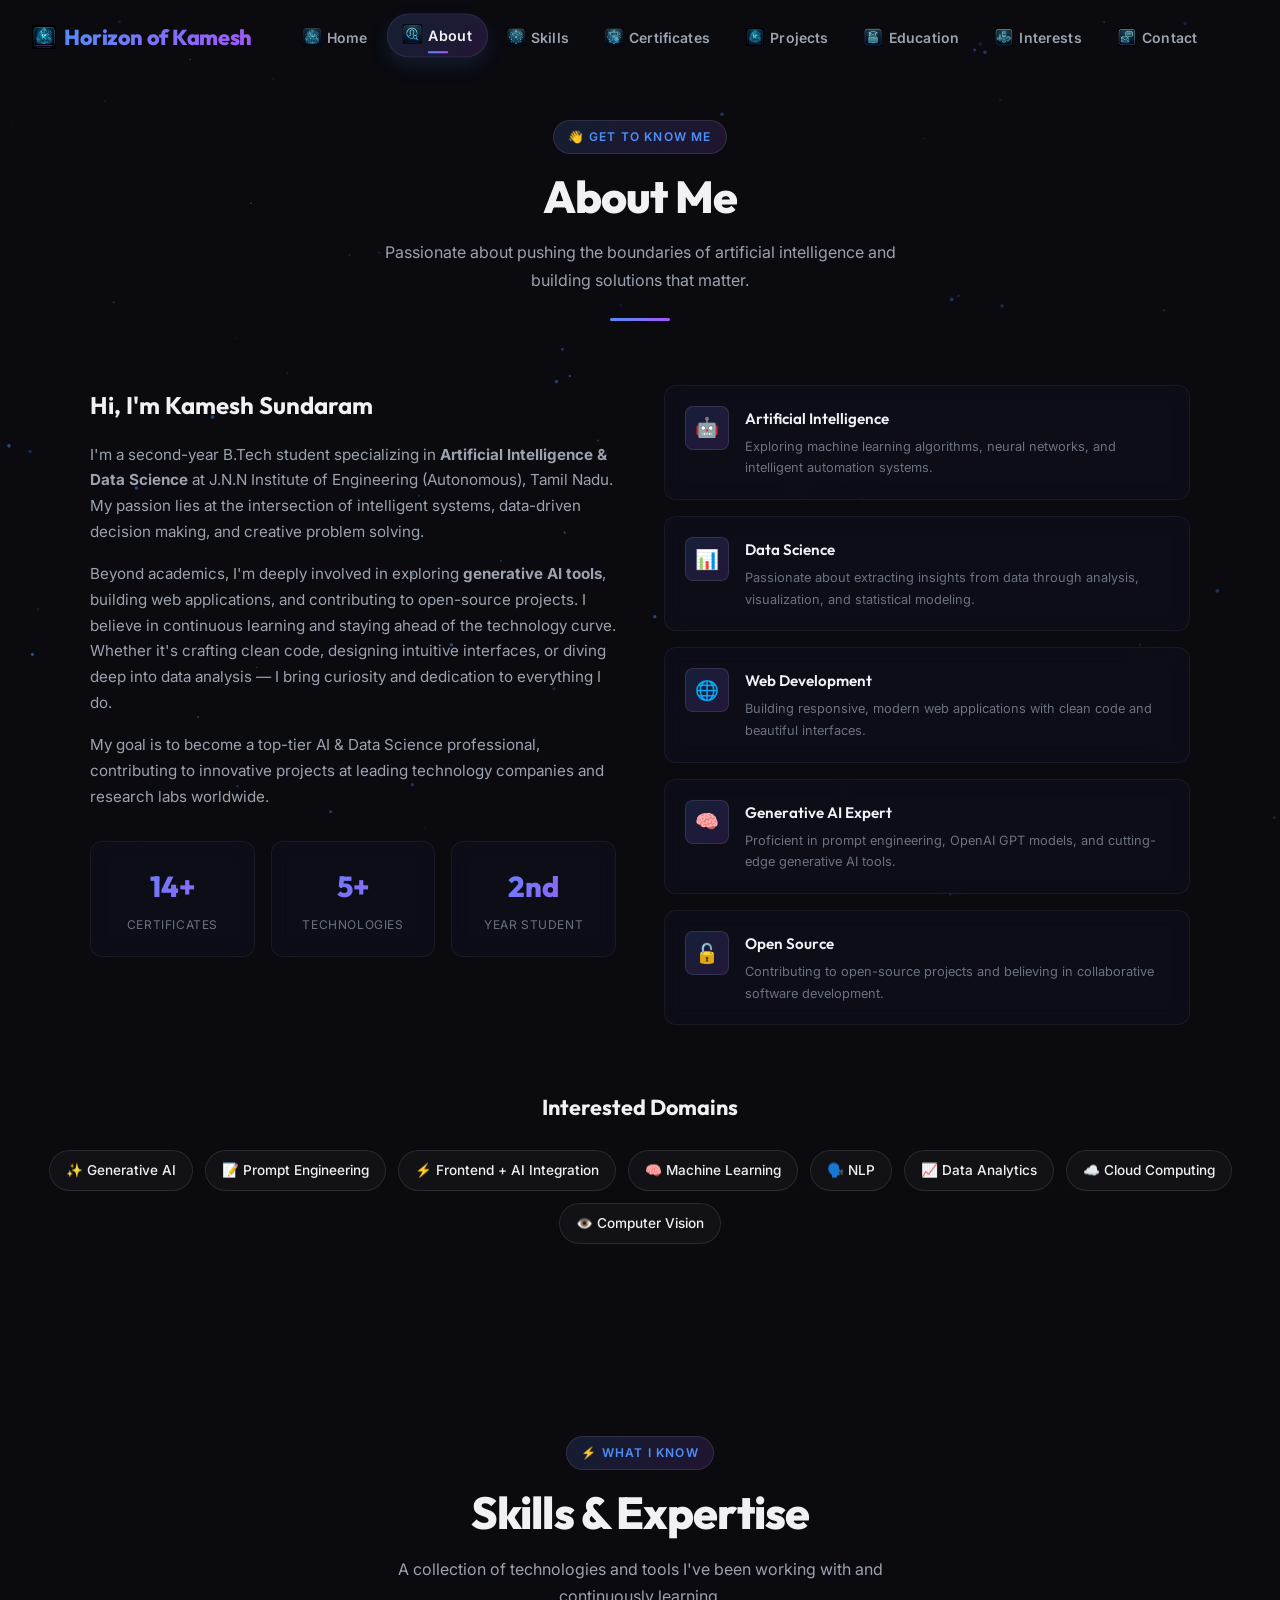
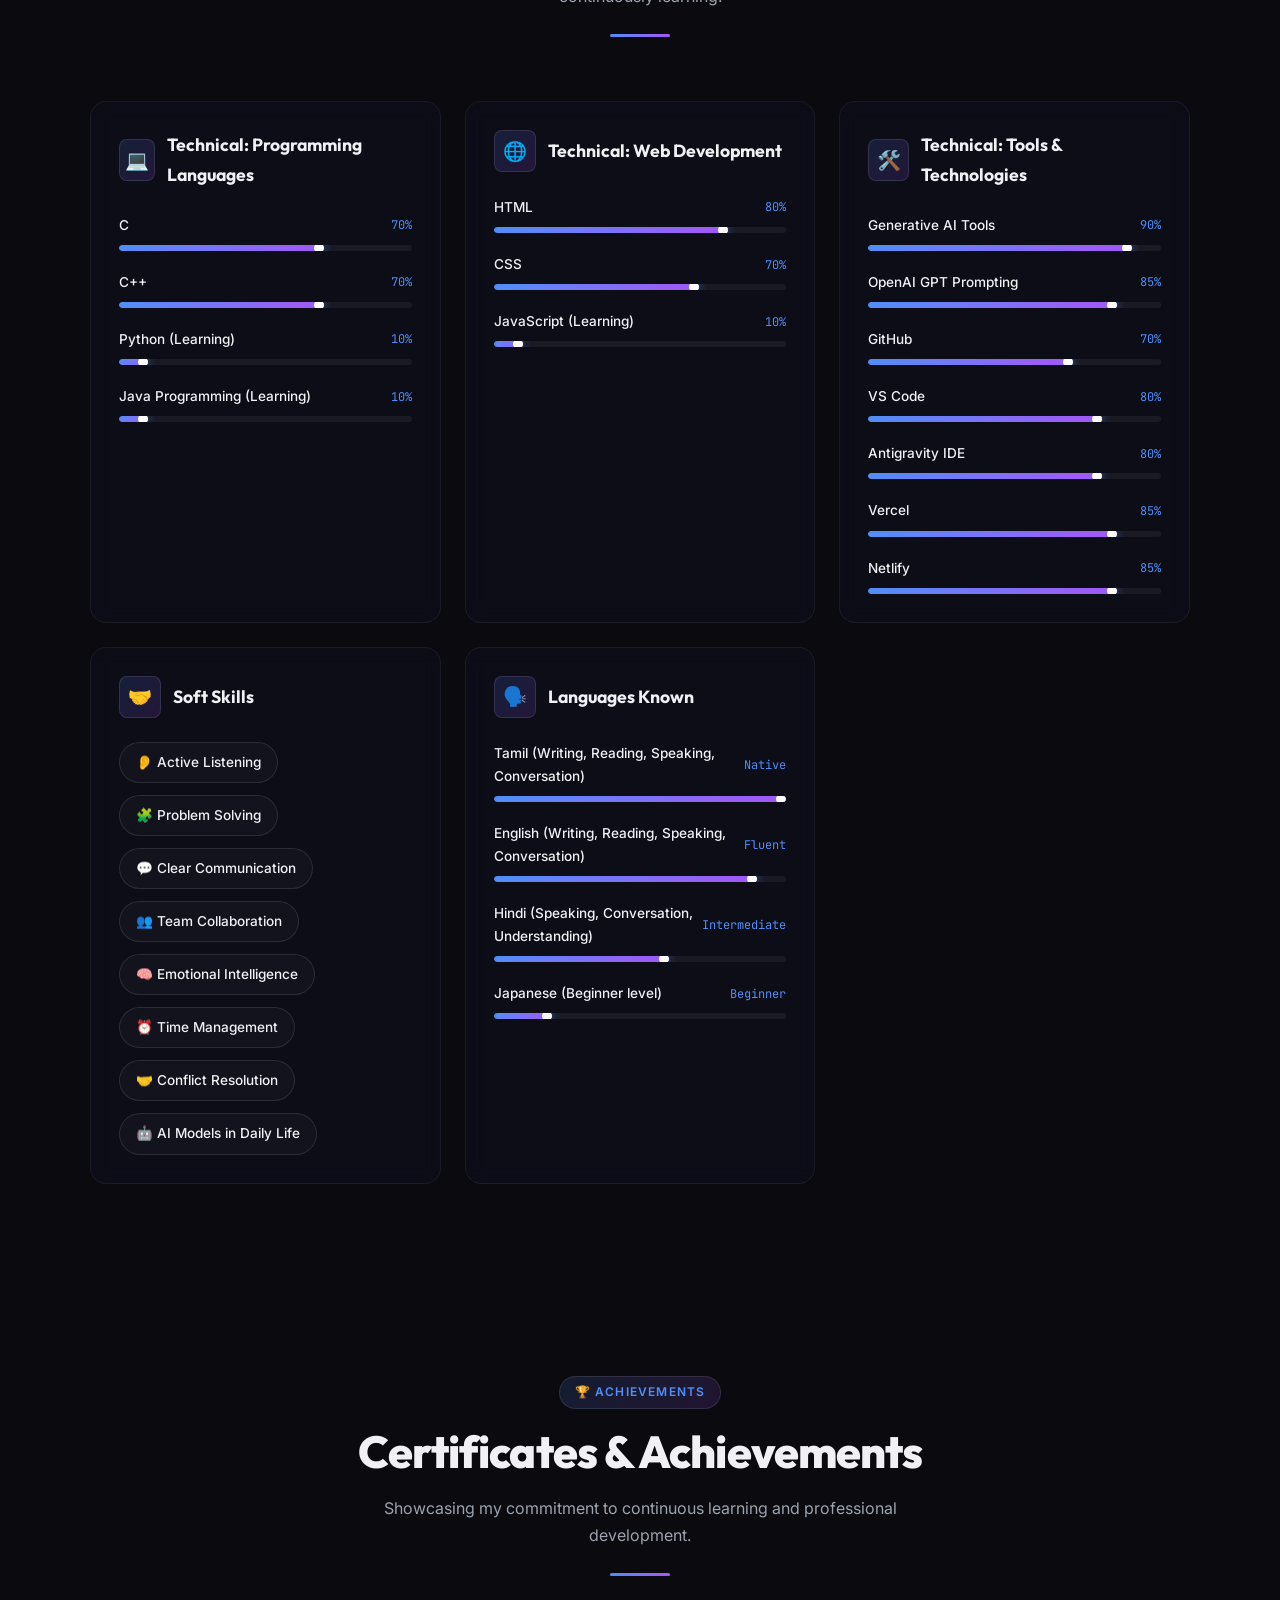
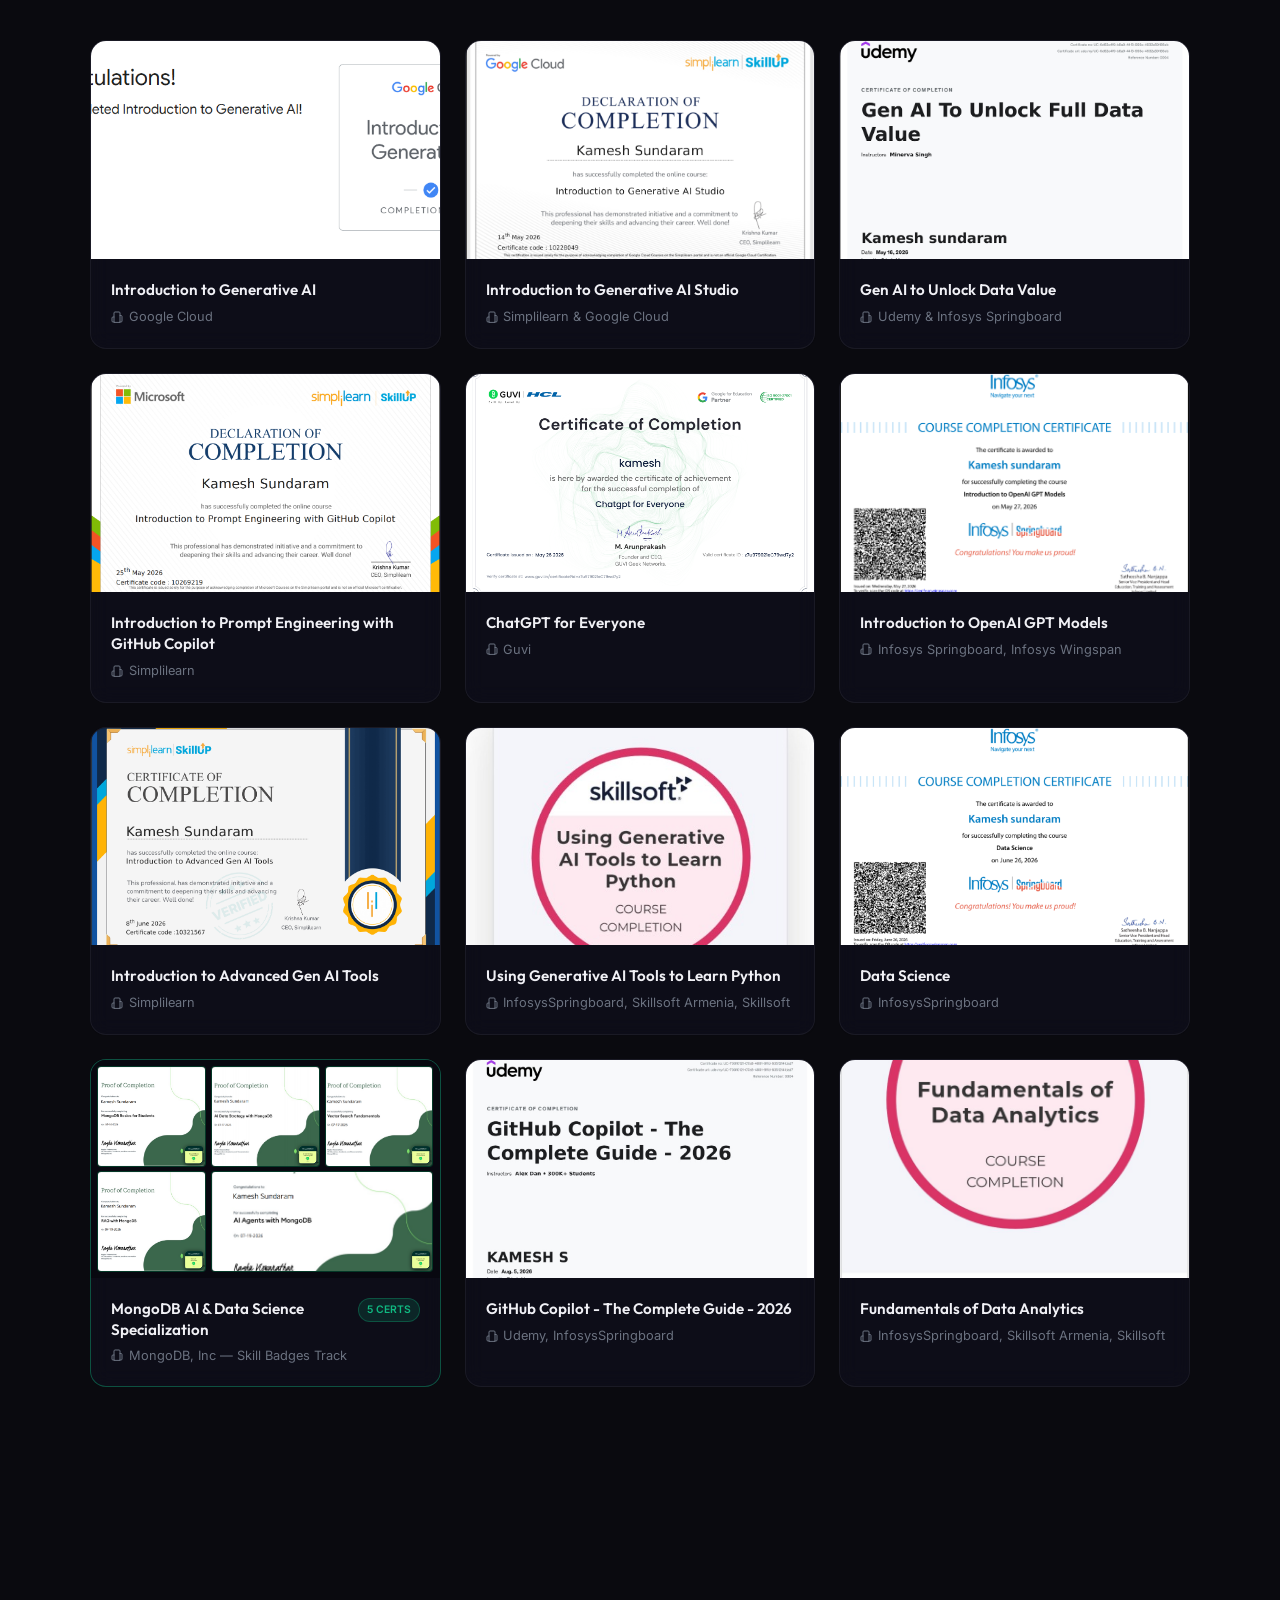
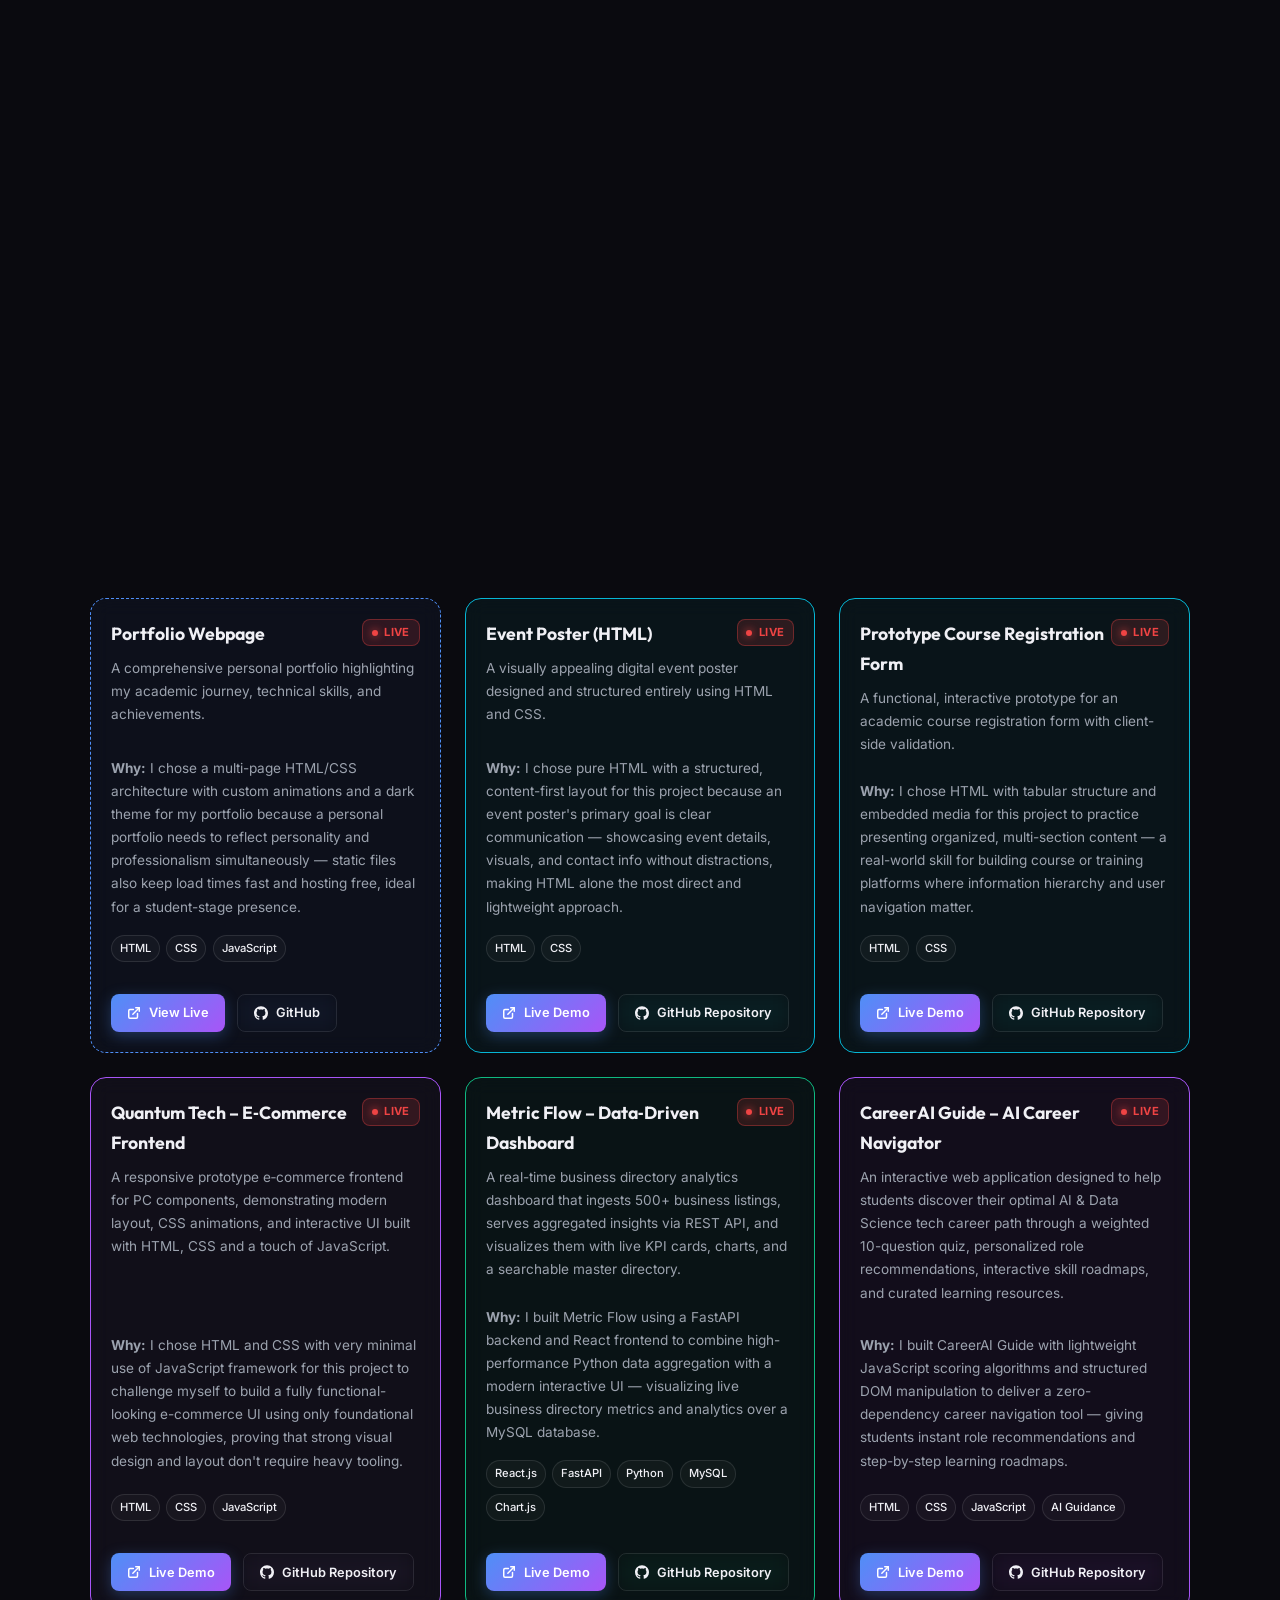
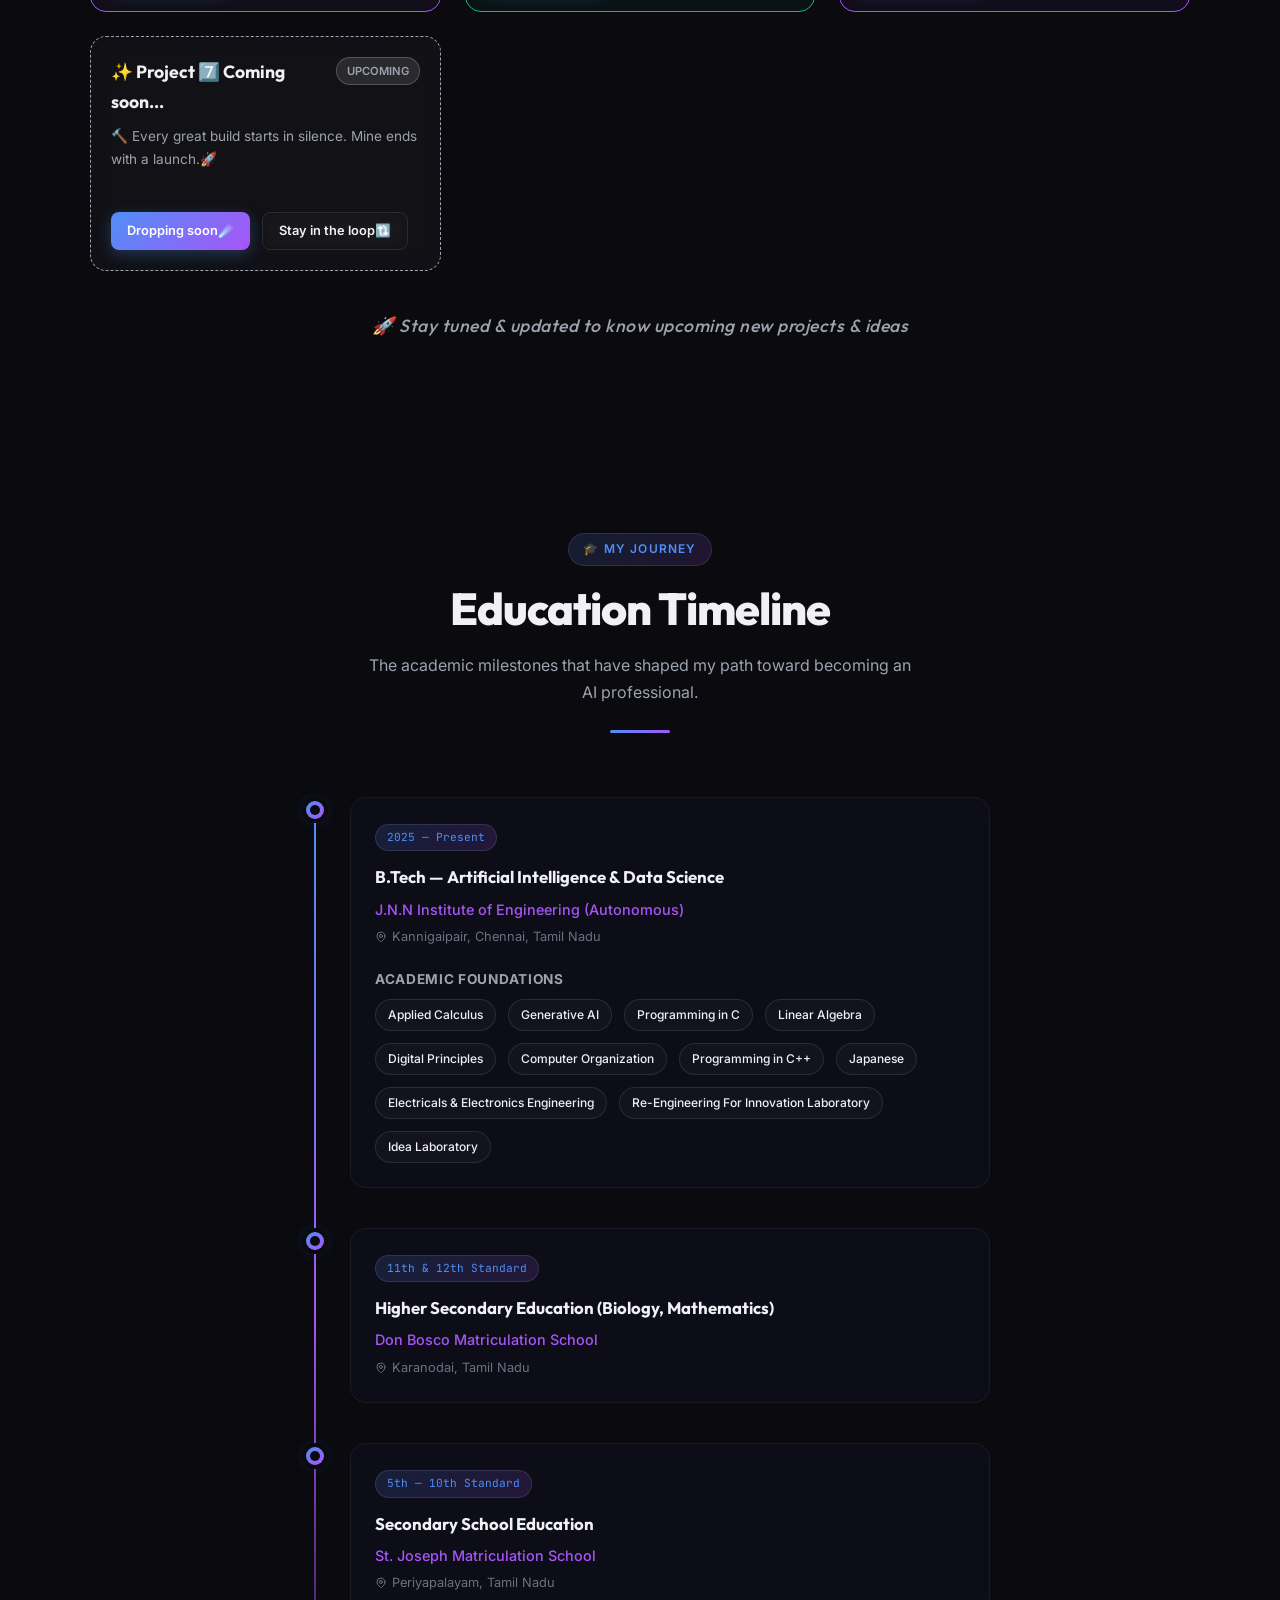
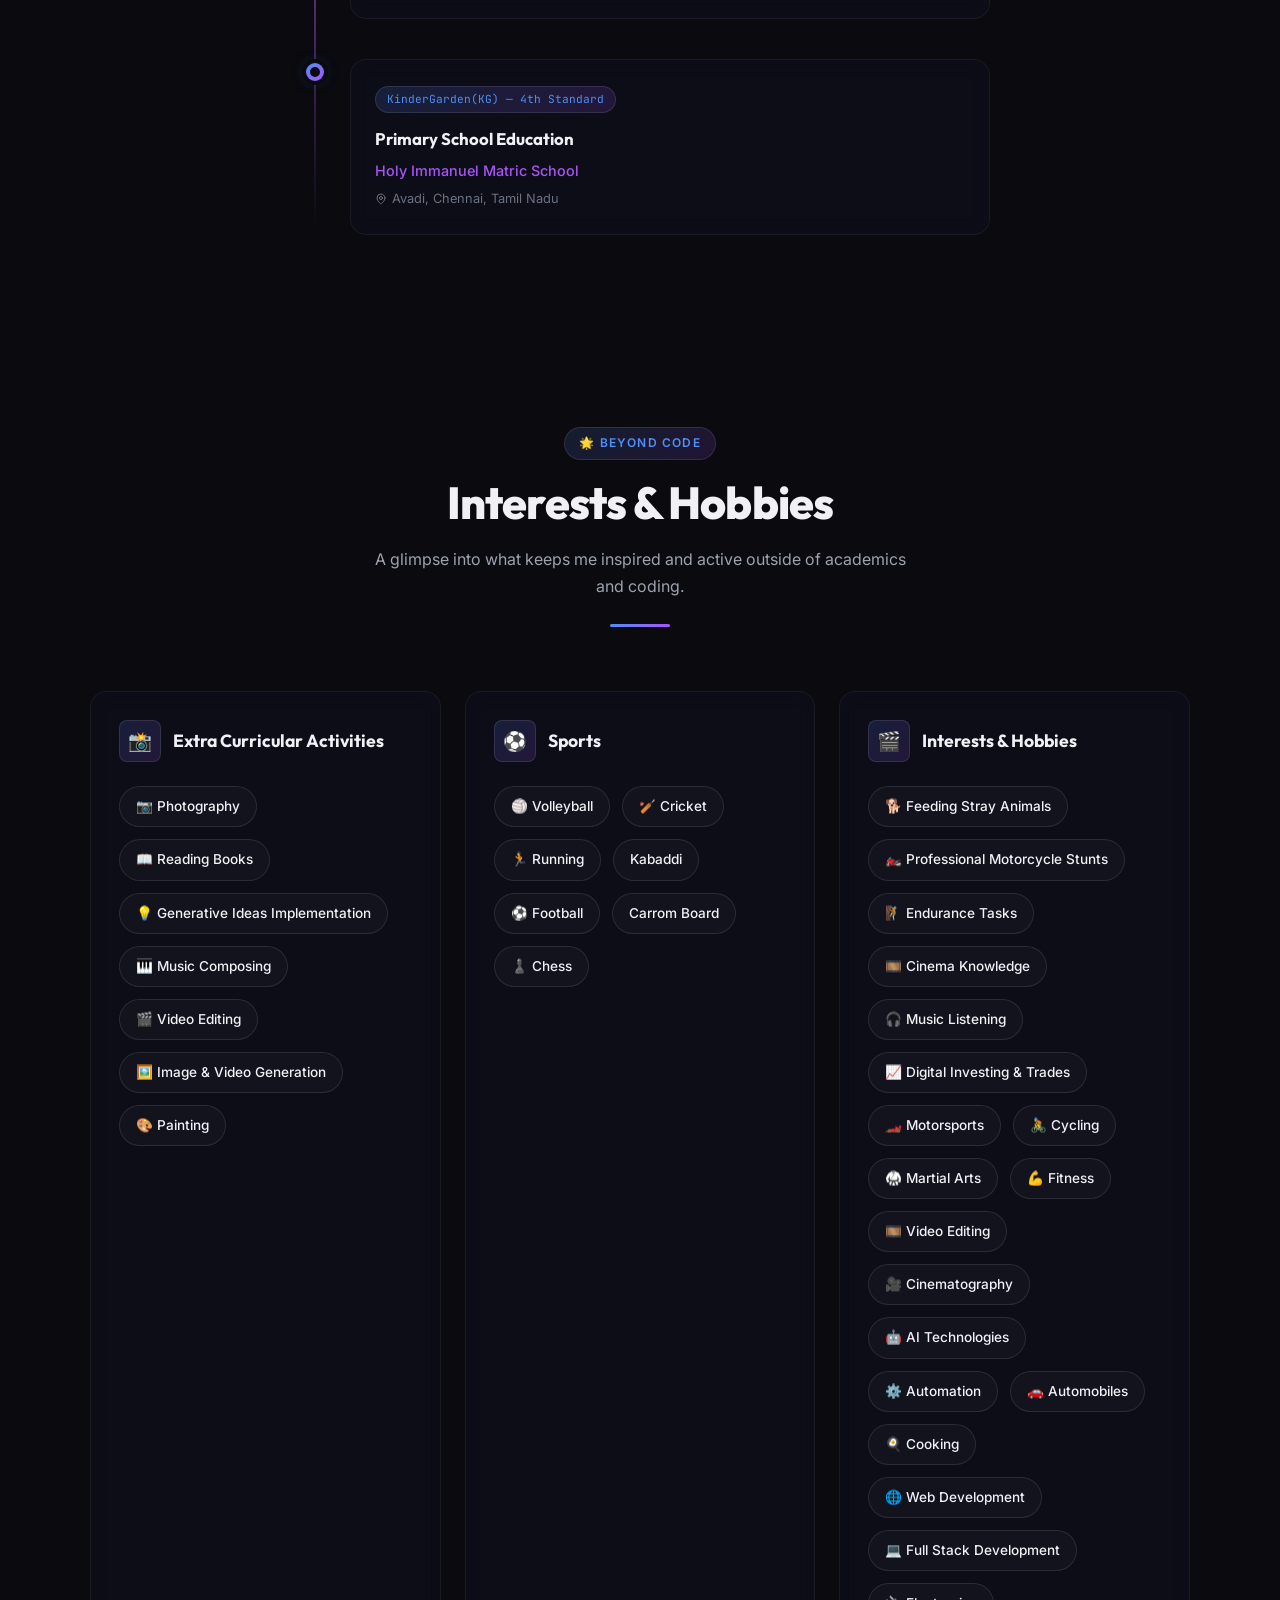
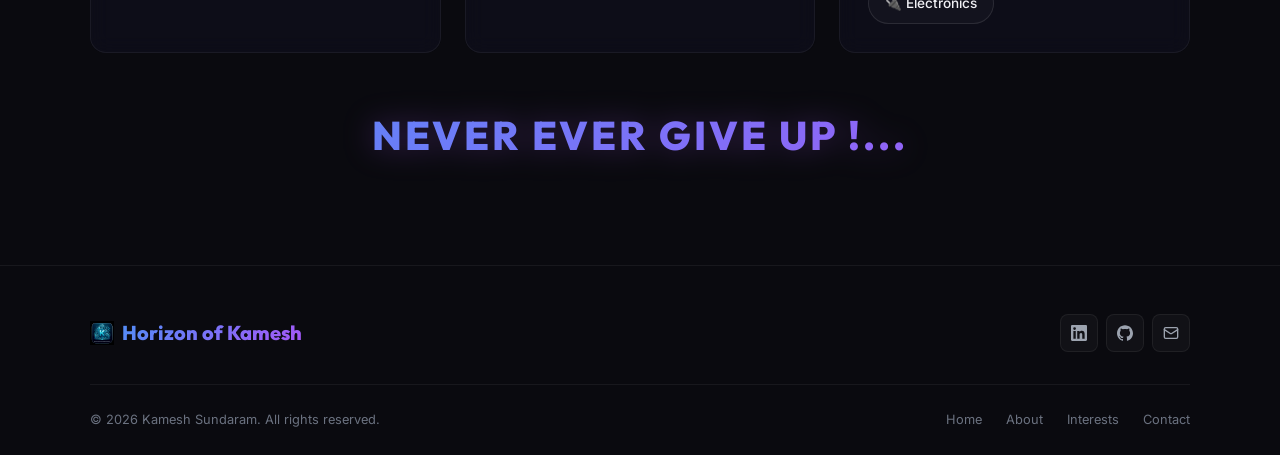
==== commit a5696c11: "Add glowing red dot with LIVE tag to project cards" ====
--- a/explore.html
+++ b/explore.html
@@ -880,7 +880,7 @@
 <div class="project-info">
 <div style="display: flex; justify-content: space-between; align-items: flex-start; margin-bottom: 0.5rem;">
 <h3 class="project-title" style="margin-bottom: 0;">Portfolio Webpage</h3>
-<span class="skill-tag" style="background: rgba(34, 197, 94, 0.15); color: #22c55e; padding: 0.2rem 0.6rem; border: 1px solid rgba(34, 197, 94, 0.3); font-size: 0.7rem; text-transform: uppercase; font-weight: 600;">Live</span>
+<span class="badge-live"><span class="live-dot"></span>LIVE</span>
 </div>
 <p class="project-desc">A comprehensive personal portfolio highlighting my academic journey, technical skills, and achievements.</p>
 <p class="project-desc" style="margin-top: 0.5rem;"><strong>Why:</strong> I chose a multi-page HTML/CSS architecture with custom animations and a dark theme for my portfolio because a personal portfolio needs to reflect personality and professionalism simultaneously — static files also keep load times fast and hosting free, ideal for a student-stage presence.</p>
@@ -906,7 +906,7 @@
 <div class="project-info">
 <div style="display: flex; justify-content: space-between; align-items: flex-start; margin-bottom: 0.5rem;">
 <h3 class="project-title" style="margin-bottom: 0;">Event Poster (HTML)</h3>
-<span class="skill-tag" style="background: rgba(34, 197, 94, 0.15); color: #22c55e; padding: 0.2rem 0.6rem; border: 1px solid rgba(34, 197, 94, 0.3); font-size: 0.7rem; text-transform: uppercase; font-weight: 600;">Live</span>
+<span class="badge-live"><span class="live-dot"></span>LIVE</span>
 </div>
 <p class="project-desc">A visually appealing digital event poster designed and structured entirely using HTML and CSS.</p>
 <p class="project-desc" style="margin-top: 0.5rem;"><strong>Why:</strong> I chose pure HTML with a structured, content-first layout for this project because an event poster's primary goal is clear communication — showcasing event details, visuals, and contact info without distractions, making HTML alone the most direct and lightweight approach.</p>
@@ -931,7 +931,7 @@
 <div class="project-info">
 <div style="display: flex; justify-content: space-between; align-items: flex-start; margin-bottom: 0.5rem;">
 <h3 class="project-title" style="margin-bottom: 0;">Prototype Course Registration Form</h3>
-<span class="skill-tag" style="background: rgba(34, 197, 94, 0.15); color: #22c55e; padding: 0.2rem 0.6rem; border: 1px solid rgba(34, 197, 94, 0.3); font-size: 0.7rem; text-transform: uppercase; font-weight: 600;">Live</span>
+<span class="badge-live"><span class="live-dot"></span>LIVE</span>
 </div>
 <p class="project-desc">A functional, interactive prototype for an academic course registration form with client-side validation.</p>
 <p class="project-desc" style="margin-top: 0.5rem;"><strong>Why:</strong> I chose HTML with tabular structure and embedded media for this project to practice presenting organized, multi-section content — a real-world skill for building course or training platforms where information hierarchy and user navigation matter.</p>
@@ -956,7 +956,7 @@
 <div class="project-info">
 <div style="display: flex; justify-content: space-between; align-items: flex-start; margin-bottom: 0.5rem;">
 <h3 class="project-title" style="margin-bottom: 0;">Quantum Tech – E‑Commerce Frontend</h3>
-<span class="skill-tag" style="background: rgba(147, 112, 219, 0.15); color: #9370db; padding: 0.2rem 0.6rem; border: 1px solid rgba(147, 112, 219, 0.3); font-size: 0.7rem; text-transform: uppercase; font-weight: 600;">Live</span>
+<span class="badge-live"><span class="live-dot"></span>LIVE</span>
 </div>
 <p class="project-desc">A responsive prototype e‑commerce frontend for PC components, demonstrating modern layout, CSS animations, and interactive UI built with HTML, CSS and a touch of JavaScript.</p>
 <p class="project-desc" style="margin-top: 0.5rem;"><strong>Why:</strong> I chose HTML and CSS with very minimal use of JavaScript framework for this project to challenge myself to build a fully functional-looking e-commerce UI using only foundational web technologies, proving that strong visual design and layout don't require heavy tooling.</p>
@@ -982,7 +982,7 @@
 <div class="project-info">
 <div style="display: flex; justify-content: space-between; align-items: flex-start; margin-bottom: 0.5rem;">
 <h3 class="project-title" style="margin-bottom: 0;">Metric Flow – Data‑Driven Dashboard</h3>
-<span class="skill-tag" style="background: rgba(34, 197, 94, 0.15); color: #22c55e; padding: 0.2rem 0.6rem; border: 1px solid rgba(34, 197, 94, 0.3); font-size: 0.7rem; text-transform: uppercase; font-weight: 600;">Live</span>
+<span class="badge-live"><span class="live-dot"></span>LIVE</span>
 </div>
 <p class="project-desc">A real-time business directory analytics dashboard that ingests 500+ business listings, serves aggregated insights via REST API, and visualizes them with live KPI cards, charts, and a searchable master directory.</p>
 <p class="project-desc" style="margin-top: 0.5rem;"><strong>Why:</strong> I built Metric Flow using a FastAPI backend and React frontend to combine high-performance Python data aggregation with a modern interactive UI — visualizing live business directory metrics and analytics over a MySQL database.</p>
@@ -1010,7 +1010,7 @@
 <div class="project-info">
 <div style="display: flex; justify-content: space-between; align-items: flex-start; margin-bottom: 0.5rem;">
 <h3 class="project-title" style="margin-bottom: 0;">CareerAI Guide – AI Career Navigator</h3>
-<span class="skill-tag" style="background: rgba(34, 197, 94, 0.15); color: #22c55e; padding: 0.2rem 0.6rem; border: 1px solid rgba(34, 197, 94, 0.3); font-size: 0.7rem; text-transform: uppercase; font-weight: 600;">Live</span>
+<span class="badge-live"><span class="live-dot"></span>LIVE</span>
 </div>
 <p class="project-desc">An interactive web application designed to help students discover their optimal AI &amp; Data Science tech career path through a weighted 10-question quiz, personalized role recommendations, interactive skill roadmaps, and curated learning resources.</p>
 <p class="project-desc" style="margin-top: 0.5rem;"><strong>Why:</strong> I built CareerAI Guide with lightweight JavaScript scoring algorithms and structured DOM manipulation to deliver a zero-dependency career navigation tool — giving students instant role recommendations and step-by-step learning roadmaps.</p>
--- a/style.css
+++ b/style.css
@@ -1594,6 +1594,45 @@
   color: #fff;
 }
 
+/* Project Live Badge */
+.badge-live {
+  display: inline-flex;
+  align-items: center;
+  gap: 0.4rem;
+  background: rgba(239, 68, 68, 0.15);
+  color: #ef4444;
+  padding: 0.2rem 0.55rem;
+  border: 1px solid rgba(239, 68, 68, 0.35);
+  border-radius: var(--radius-sm);
+  font-size: 0.7rem;
+  font-weight: 700;
+  letter-spacing: 0.04em;
+  text-transform: uppercase;
+}
+
+.badge-live .live-dot {
+  width: 6px;
+  height: 6px;
+  background-color: #ef4444;
+  border-radius: 50%;
+  box-shadow: 0 0 8px #ef4444;
+  animation: liveDotPulse 1.8s infinite ease-in-out;
+  display: inline-block;
+}
+
+@keyframes liveDotPulse {
+  0%, 100% {
+    opacity: 1;
+    transform: scale(1);
+    box-shadow: 0 0 6px rgba(239, 68, 68, 0.9);
+  }
+  50% {
+    opacity: 0.35;
+    transform: scale(0.8);
+    box-shadow: 0 0 2px rgba(239, 68, 68, 0.3);
+  }
+}
+
 /* Course Details Modal */
 .course-modal {
   position: fixed;
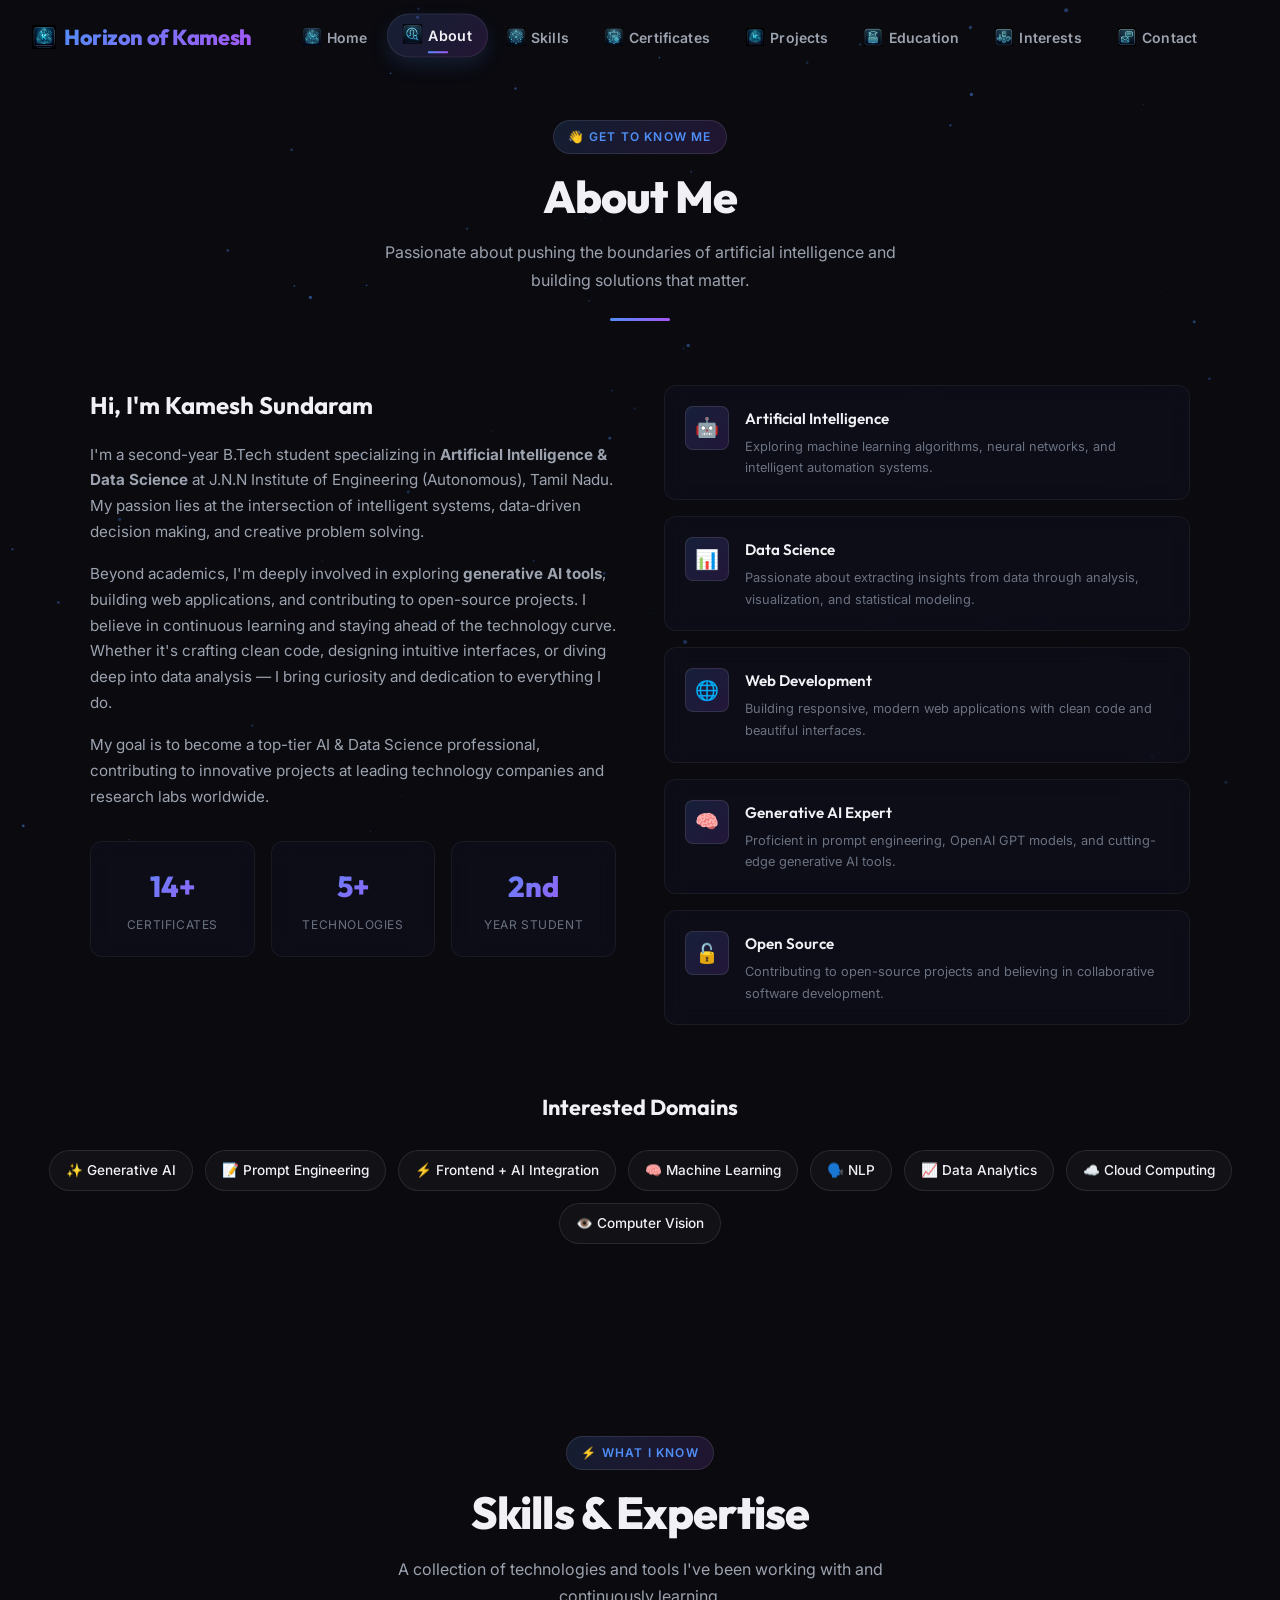
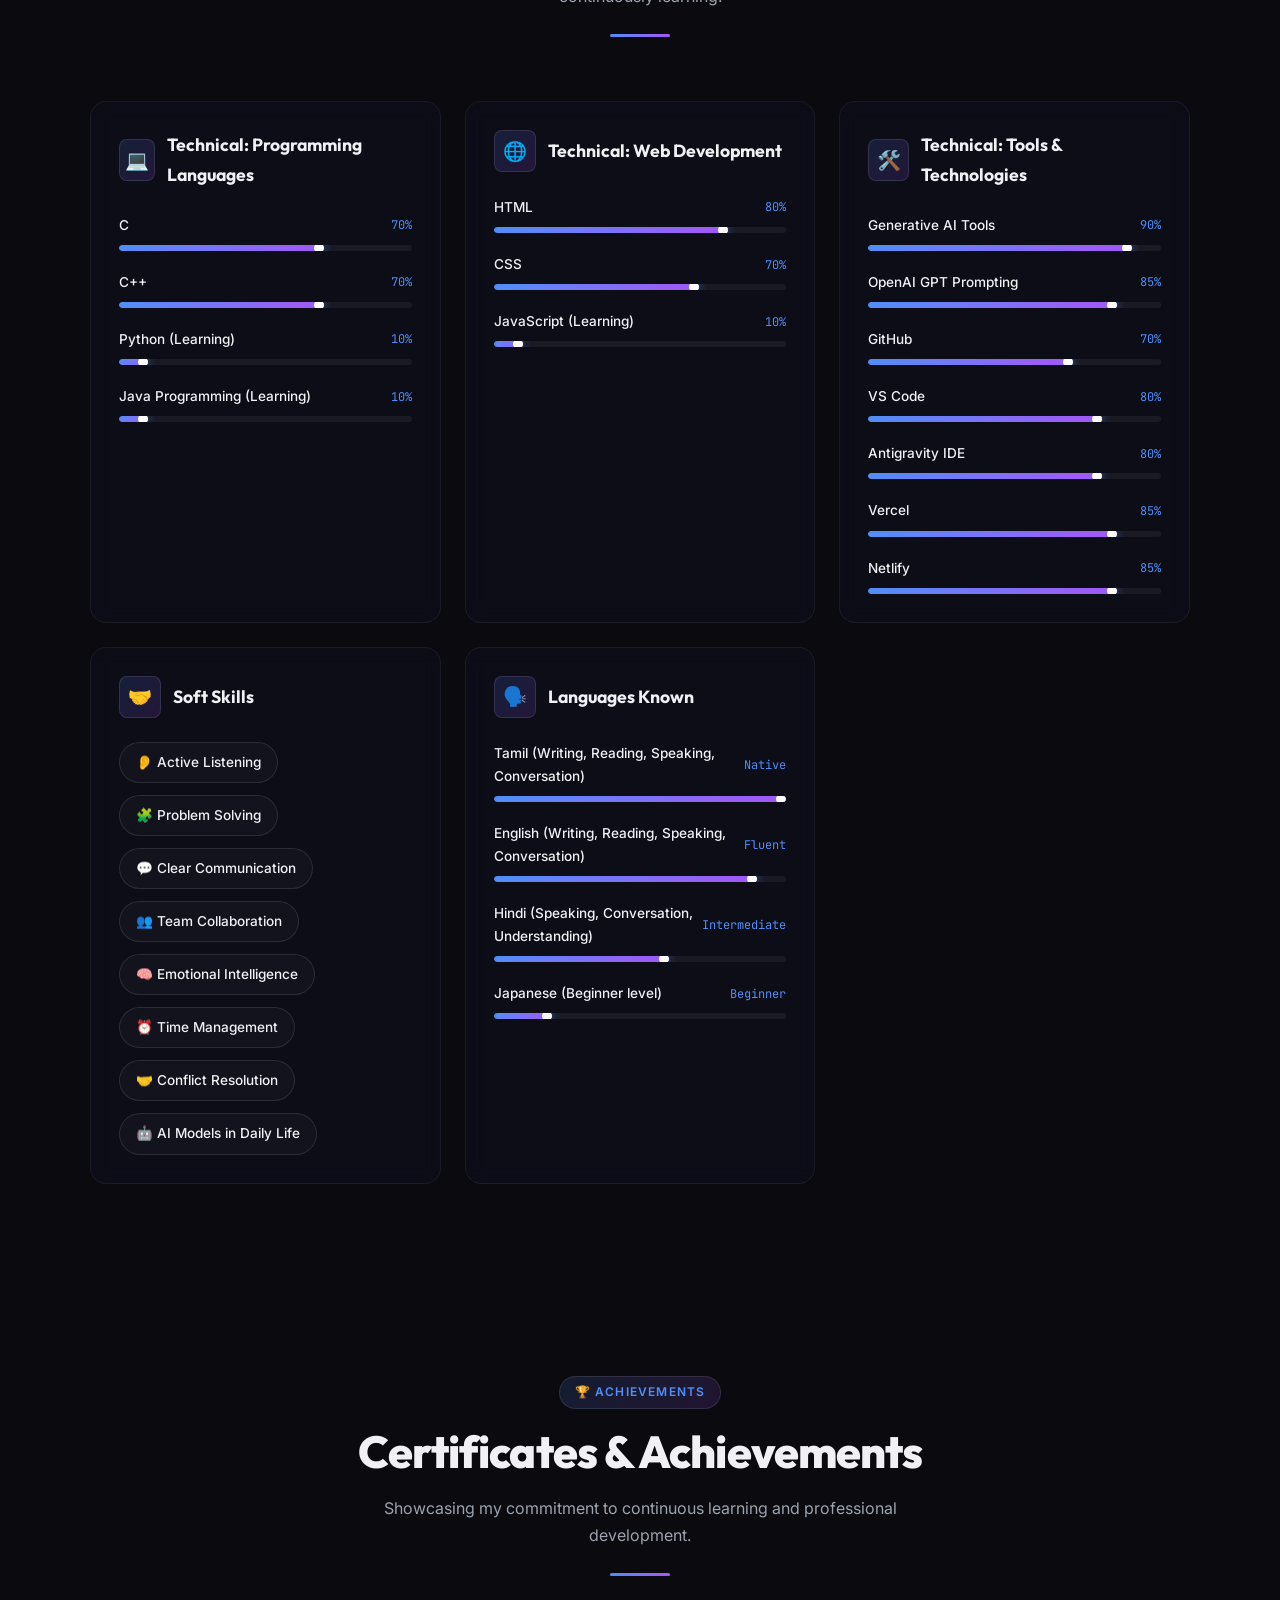
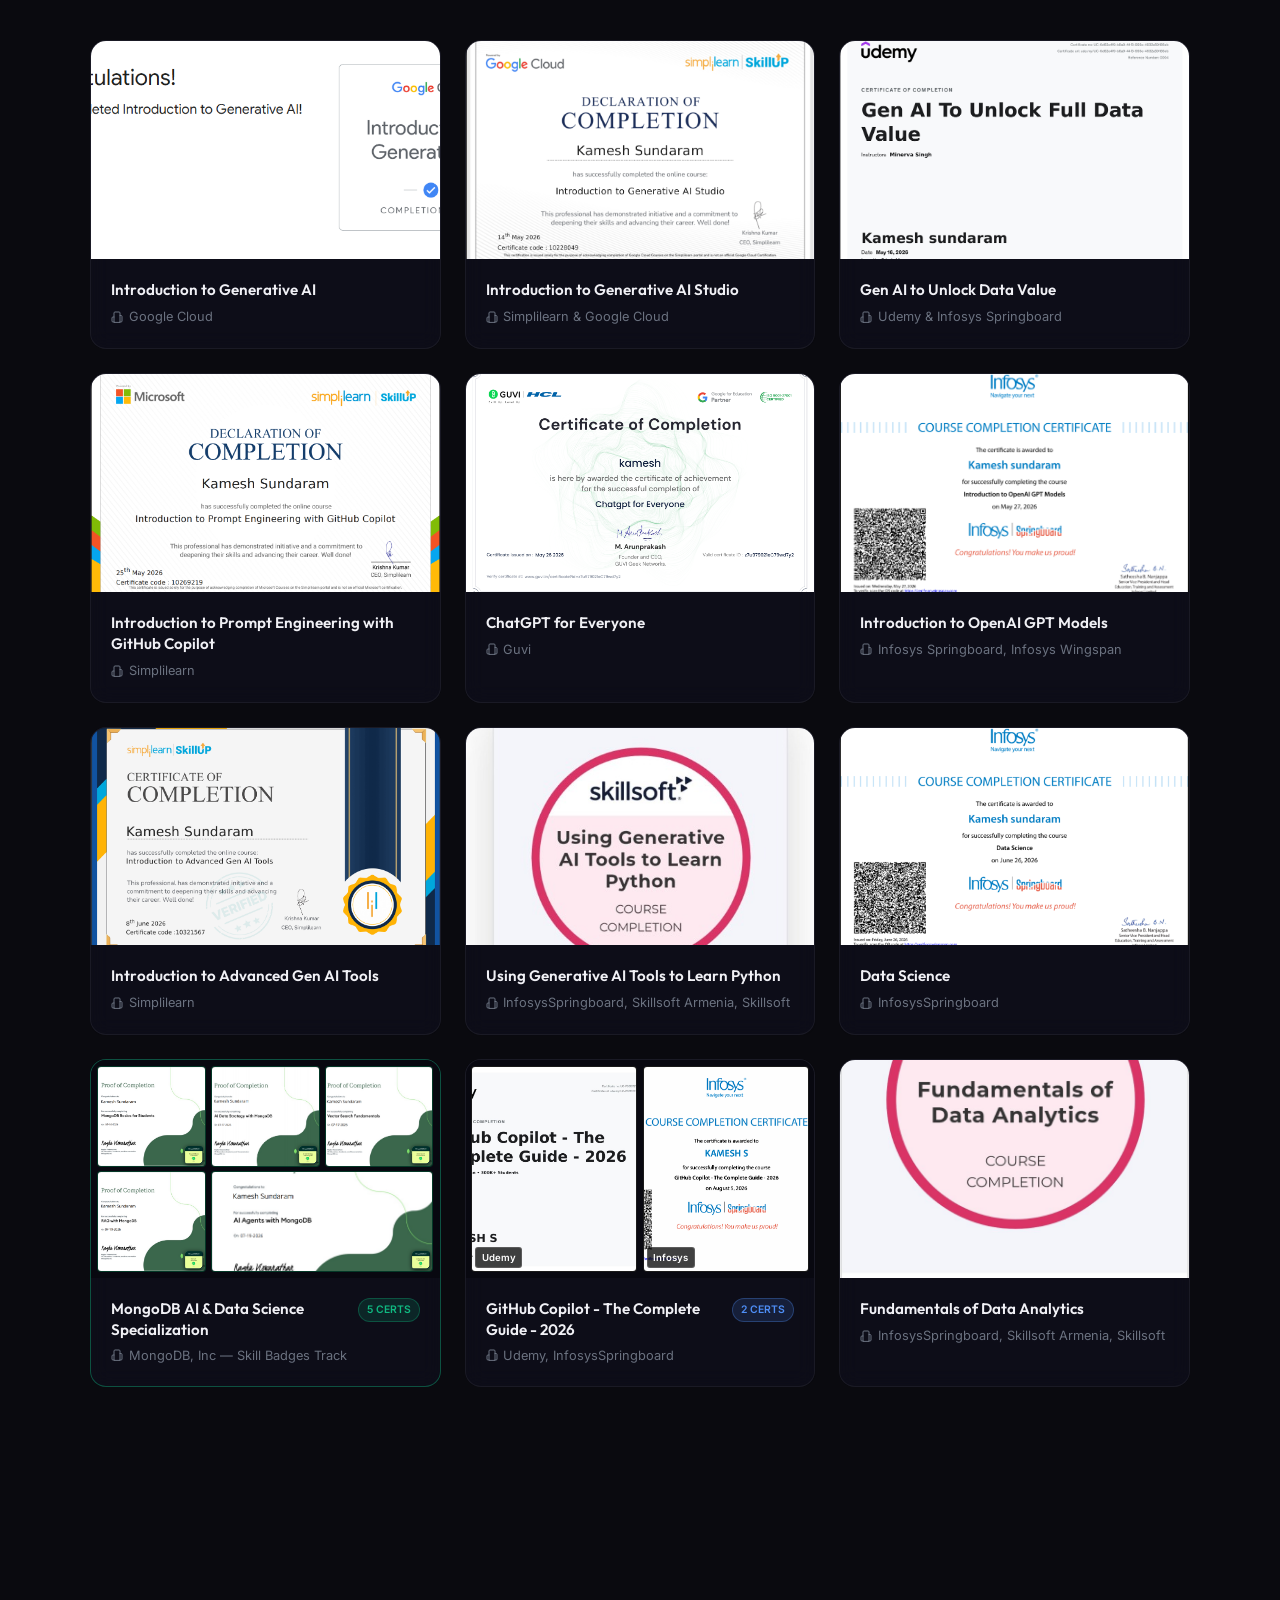
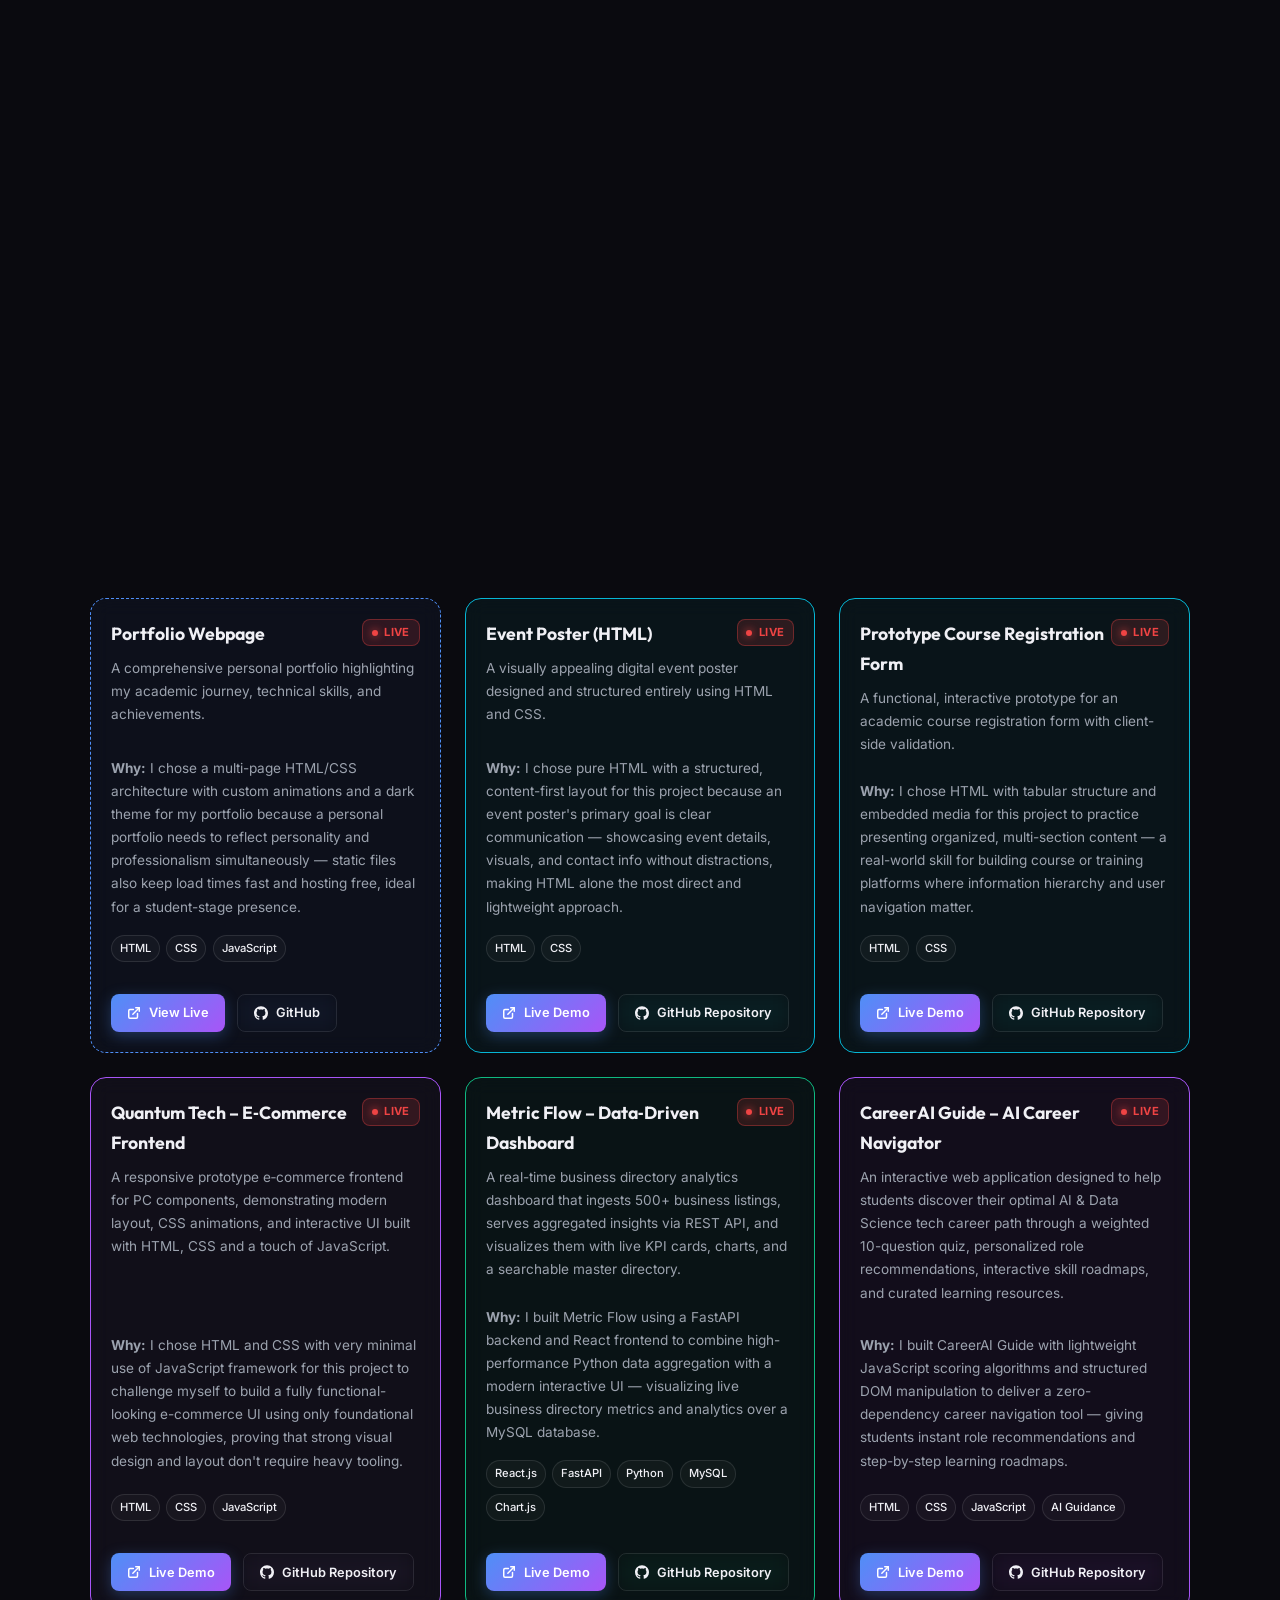
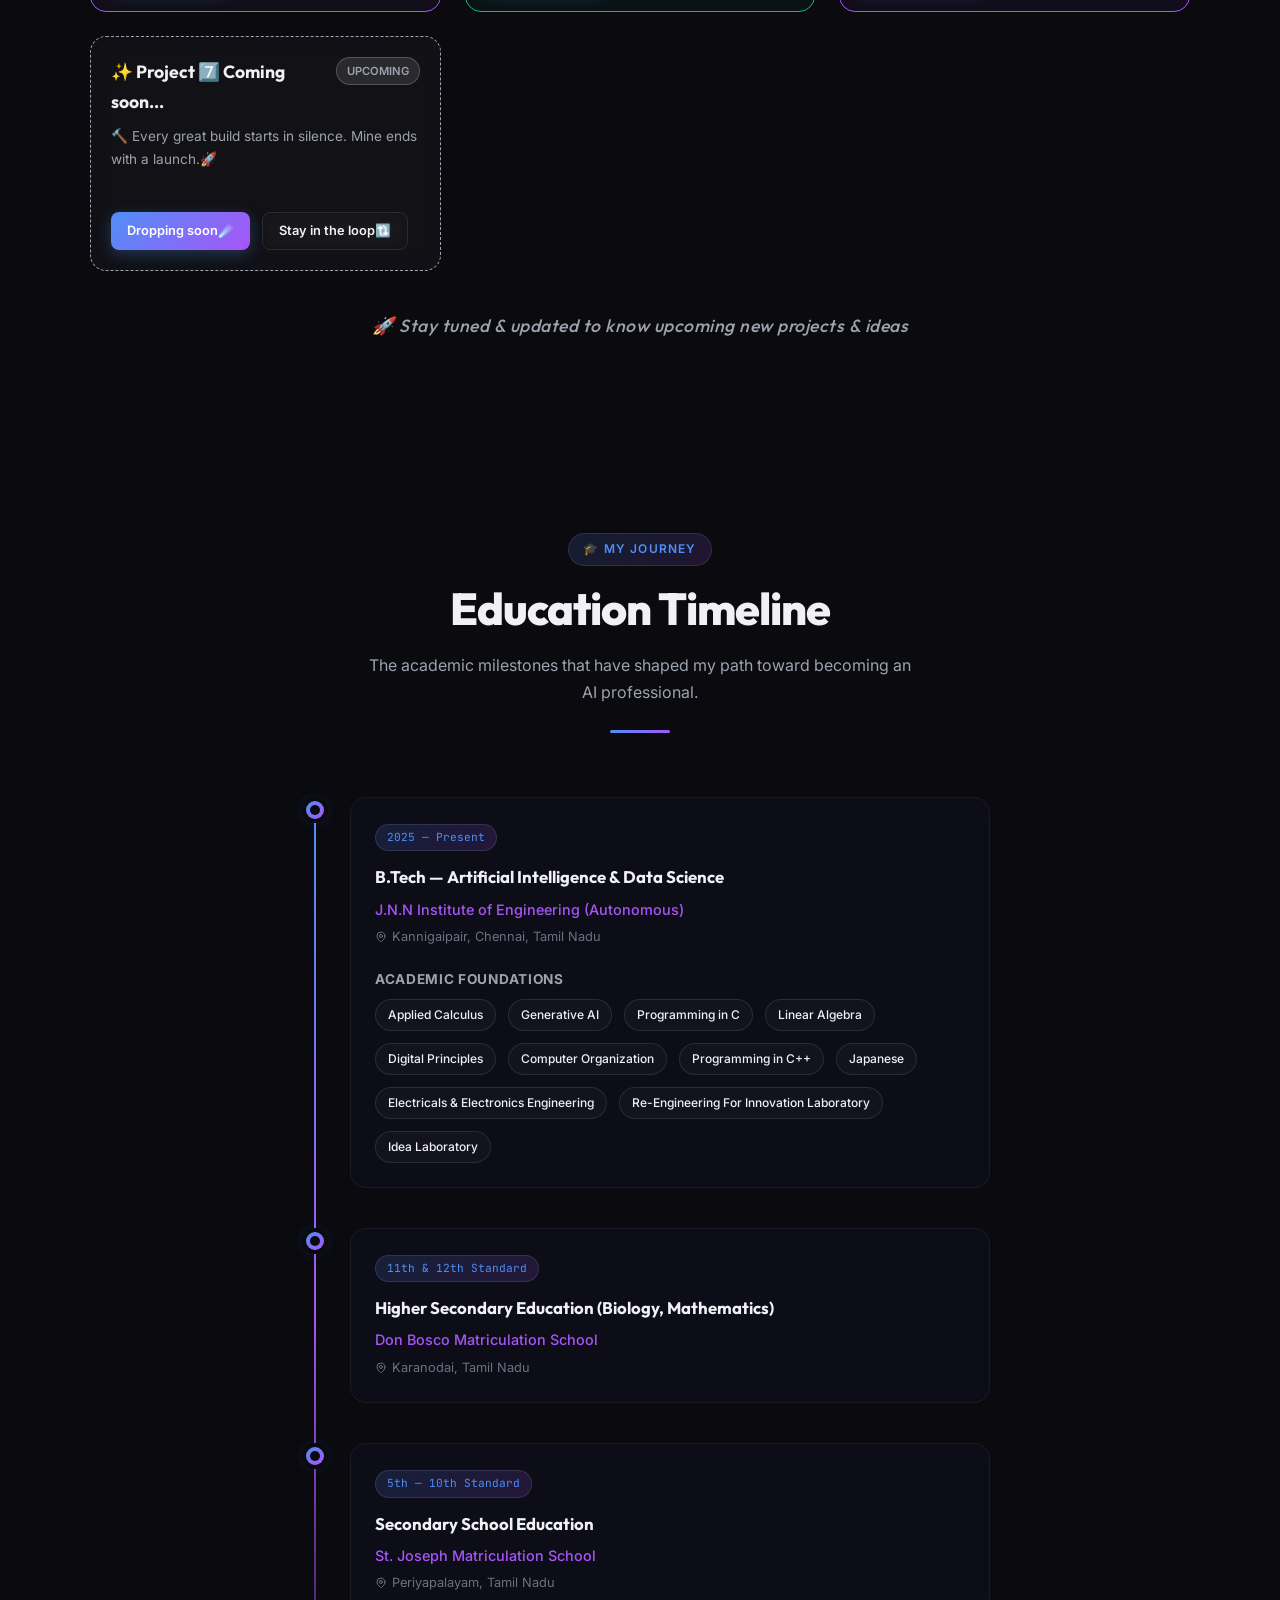
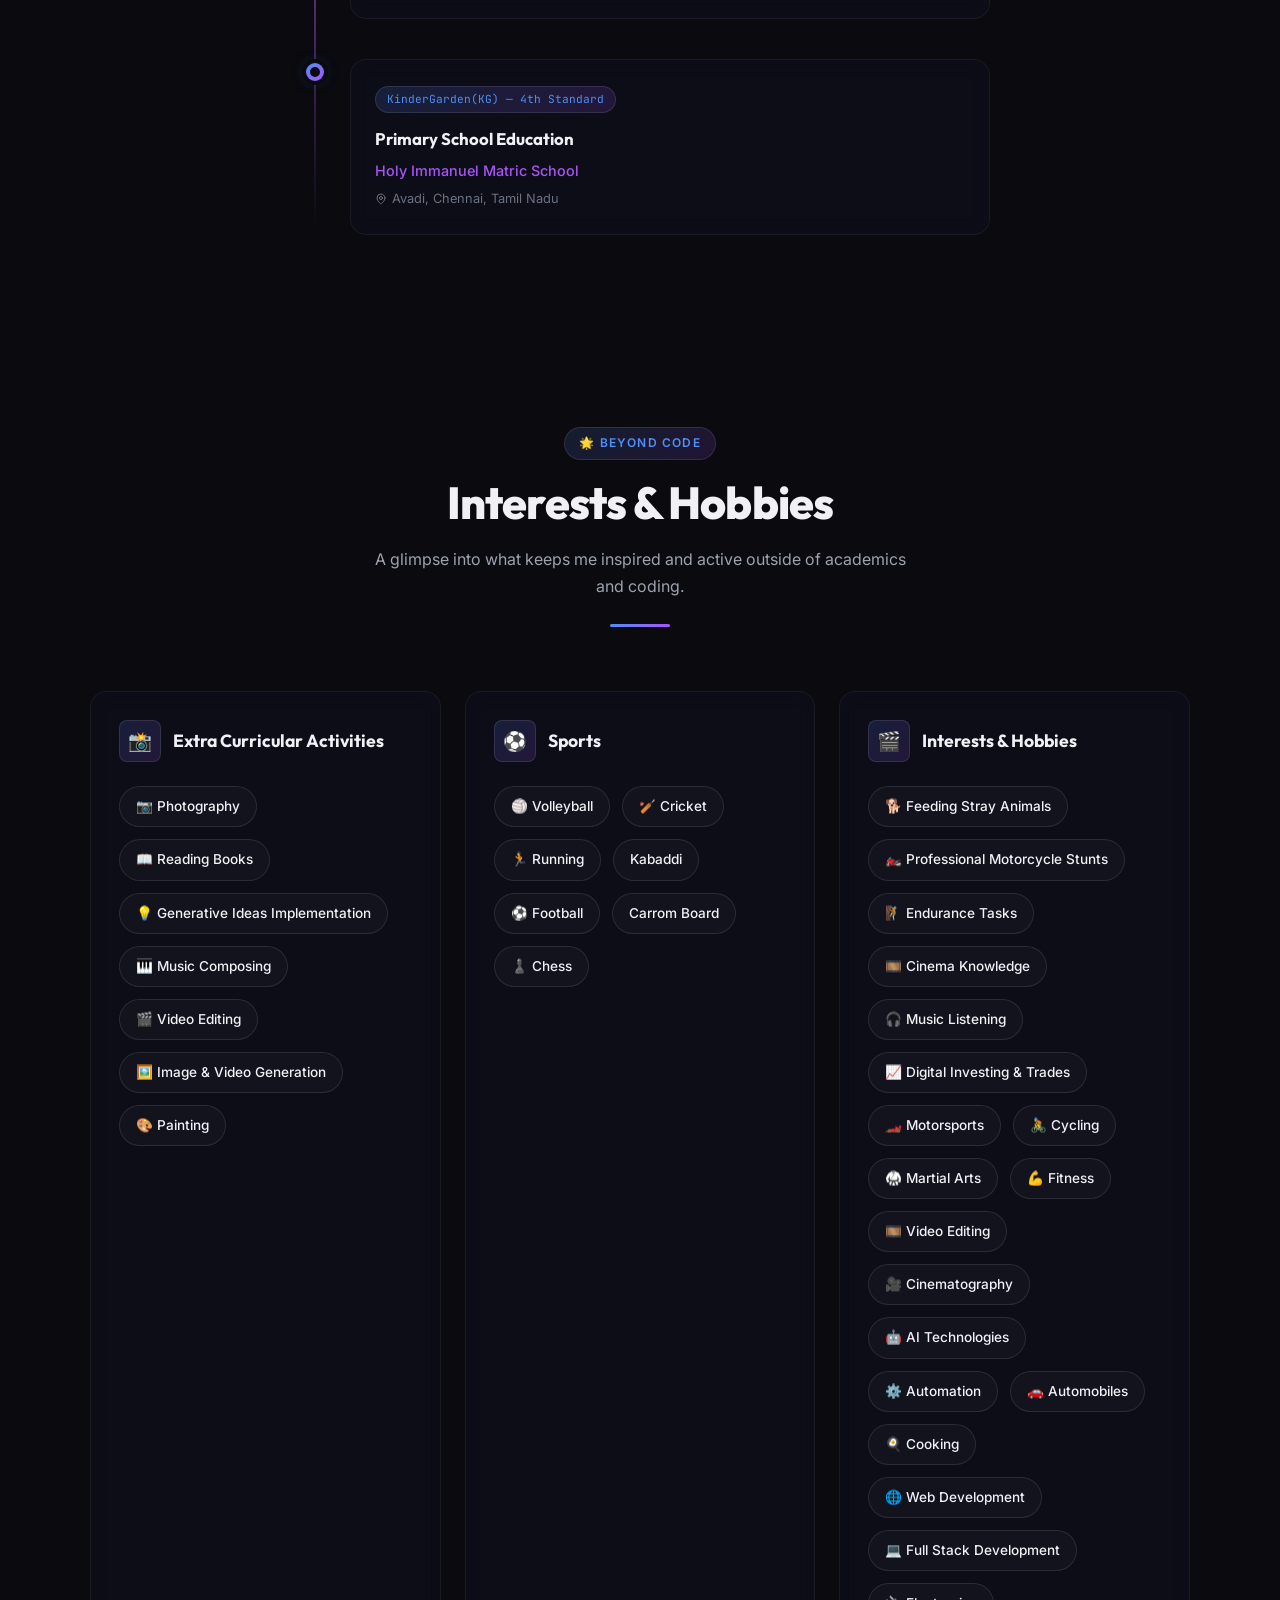
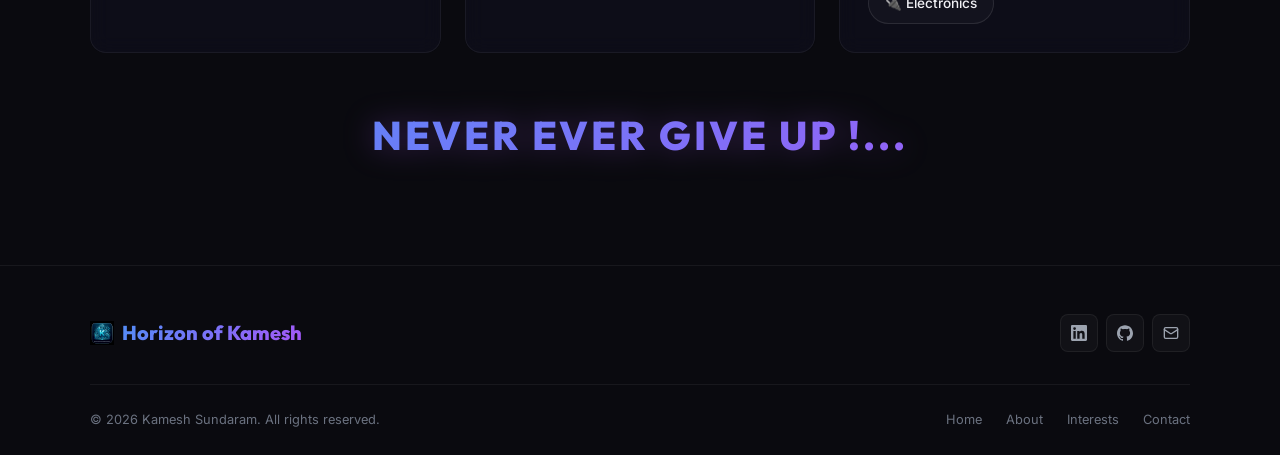
==== commit 8fa6018d: "Add Infosys Springboard certificate collage for GitHub Copilot course" ====
--- a/explore.html
+++ b/explore.html
@@ -637,23 +637,37 @@
   </div>
 </div>
 
-<!-- Certificate 10 -->
-<div class="certificate-card reveal" data-duration="7 hours" data-objective="Understand how to effectively collaborate with AI-powered coding assistants, leverage GitHub Copilot to accelerate software development, write clean and efficient code across multiple programming languages, and apply responsible AI best practices in modern developer workflows." data-outcomes="Generate Clean &amp; Efficient Code Faster|Improve Multi-Language Productivity|Build AI-Assisted Development Workflows|Intelligent Code Suggestions &amp; Automation|Apply Responsible AI Best Practices" id="cert-10">
-<div class="certificate-image-wrapper">
-<img alt="GitHub Copilot - The Complete Guide - 2026 — Udemy &amp; InfosysSpringboard" height="400" loading="lazy" src="./certificates/cert_10_github_copilot.jpg" width="640"/>
-<div class="certificate-overlay">
-<span class="certificate-view-btn">
-<svg fill="none" height="14" stroke="currentColor" stroke-linecap="round" stroke-linejoin="round" stroke-width="2.5" viewbox="0 0 24 24" width="14"><path d="M2 12s3-7 10-7 10 7 10 7-3 7-10 7-10-7-10-7Z"></path><circle cx="12" cy="12" r="3"></circle></svg>
-                View Details
-              </span>
-</div>
-</div>
-<div class="certificate-info">
-<h3 class="certificate-title">GitHub Copilot - The Complete Guide - 2026</h3>
-<p class="certificate-issuer">
-<svg fill="none" height="12" stroke="currentColor" stroke-linecap="round" stroke-linejoin="round" stroke-width="2" viewbox="0 0 24 24" width="12"><path d="M6 22V4a2 2 0 0 1 2-2h8a2 2 0 0 1 2 2v18Z"></path><path d="M6 12H4a2 2 0 0 0-2 2v6a2 2 0 0 0 2 2h2"></path><path d="M18 9h2a2 2 0 0 1 2 2v9a2 2 0 0 1-2 2h-2"></path></svg>
-              Udemy, InfosysSpringboard
-            </p>
+<!-- Certificate 10 (GitHub Copilot - Dual Certification) -->
+<div class="certificate-card reveal" data-duration="7 hours" data-objective="Understand how to effectively collaborate with AI-powered coding assistants, leverage GitHub Copilot to accelerate software development, write clean and efficient code across multiple programming languages, and apply responsible AI best practices in modern developer workflows." data-outcomes="Generate Clean &amp; Efficient Code Faster|Improve Multi-Language Productivity|Build AI-Assisted Development Workflows|Intelligent Code Suggestions &amp; Automation|Apply Responsible AI Best Practices" data-certs="./certificates/cert_10_github_copilot.jpg|./certificates/cert_10_github_copilot_infosys.png" id="cert-10">
+<div class="certificate-image-wrapper" style="aspect-ratio: 16/10; padding: 0.35rem; background: #080810; display: flex; align-items: center; justify-content: center;">
+  <div style="display: grid; grid-template-columns: 1fr 1fr; gap: 0.35rem; width: 100%; height: 100%;">
+    <!-- Thumbnail 1: Udemy -->
+    <div style="position: relative; border-radius: 4px; overflow: hidden; border: 1px solid var(--border-glass); background: #000;">
+      <img alt="Udemy Certificate" src="./certificates/cert_10_github_copilot.jpg" style="width:100%; height: 100%; object-fit: cover;"/>
+      <span style="position: absolute; bottom: 3px; left: 3px; background: rgba(0, 0, 0, 0.75); color: #fff; font-size: 0.6rem; font-weight: 600; padding: 0.1rem 0.35rem; border-radius: 3px; border: 1px solid rgba(255, 255, 255, 0.15);">Udemy</span>
+    </div>
+    <!-- Thumbnail 2: Infosys Springboard -->
+    <div style="position: relative; border-radius: 4px; overflow: hidden; border: 1px solid var(--border-glass); background: #000;">
+      <img alt="Infosys Springboard Certificate" src="./certificates/cert_10_github_copilot_infosys.png" style="width:100%; height: 100%; object-fit: cover;"/>
+      <span style="position: absolute; bottom: 3px; left: 3px; background: rgba(0, 0, 0, 0.75); color: #fff; font-size: 0.6rem; font-weight: 600; padding: 0.1rem 0.35rem; border-radius: 3px; border: 1px solid rgba(255, 255, 255, 0.15);">Infosys</span>
+    </div>
+  </div>
+  <div class="certificate-overlay">
+    <span class="certificate-view-btn">
+      <svg fill="none" height="14" stroke="currentColor" stroke-linecap="round" stroke-linejoin="round" stroke-width="2.5" viewbox="0 0 24 24" width="14"><path d="M2 12s3-7 10-7 10 7 10 7-3 7-10 7-10-7-10-7Z"></path><circle cx="12" cy="12" r="3"></circle></svg>
+      View Details &amp; 2 Certs
+    </span>
+  </div>
+</div>
+<div class="certificate-info">
+  <div style="display: flex; justify-content: space-between; align-items: flex-start; gap: 0.35rem;">
+    <h3 class="certificate-title" style="margin-bottom: 0.25rem;">GitHub Copilot - The Complete Guide - 2026</h3>
+    <span class="skill-tag" style="background: rgba(79, 143, 247, 0.15); color: #4f8ff7; border: 1px solid rgba(79, 143, 247, 0.3); font-size: 0.65rem; padding: 0.15rem 0.5rem; text-transform: uppercase; white-space: nowrap; font-weight: 600;">2 Certs</span>
+  </div>
+  <p class="certificate-issuer">
+    <svg fill="none" height="12" stroke="currentColor" stroke-linecap="round" stroke-linejoin="round" stroke-width="2" viewbox="0 0 24 24" width="12"><path d="M6 22V4a2 2 0 0 1 2-2h8a2 2 0 0 1 2 2v18Z"></path><path d="M6 12H4a2 2 0 0 0-2 2v6a2 2 0 0 0 2 2h2"></path><path d="M18 9h2a2 2 0 0 1 2 2v9a2 2 0 0 1-2 2h-2"></path></svg>
+    Udemy, InfosysSpringboard
+  </p>
 </div>
 </div>
 
@@ -756,9 +770,11 @@
 <ul id="modal-course-outcomes">
 </ul>
 </div>
-<div class="course-modal-thumbnail" id="modal-course-thumb-container">
+<div id="modal-course-thumb-container" style="flex: 1; display: flex; flex-direction: column; gap: 1rem;">
+<div class="course-modal-thumbnail" style="position: relative; border-radius: var(--radius-md); overflow: hidden; cursor: pointer; border: 1px solid var(--border-glass);">
 <img alt="Certificate Thumbnail" id="modal-course-thumb" src=""/>
-<div class="thumb-overlay"><span>View Full Certificate</span></div>
+<div class="thumb-overlay"><span>View Full Certificate 🔍</span></div>
+</div>
 </div>
 </div>
 </div>
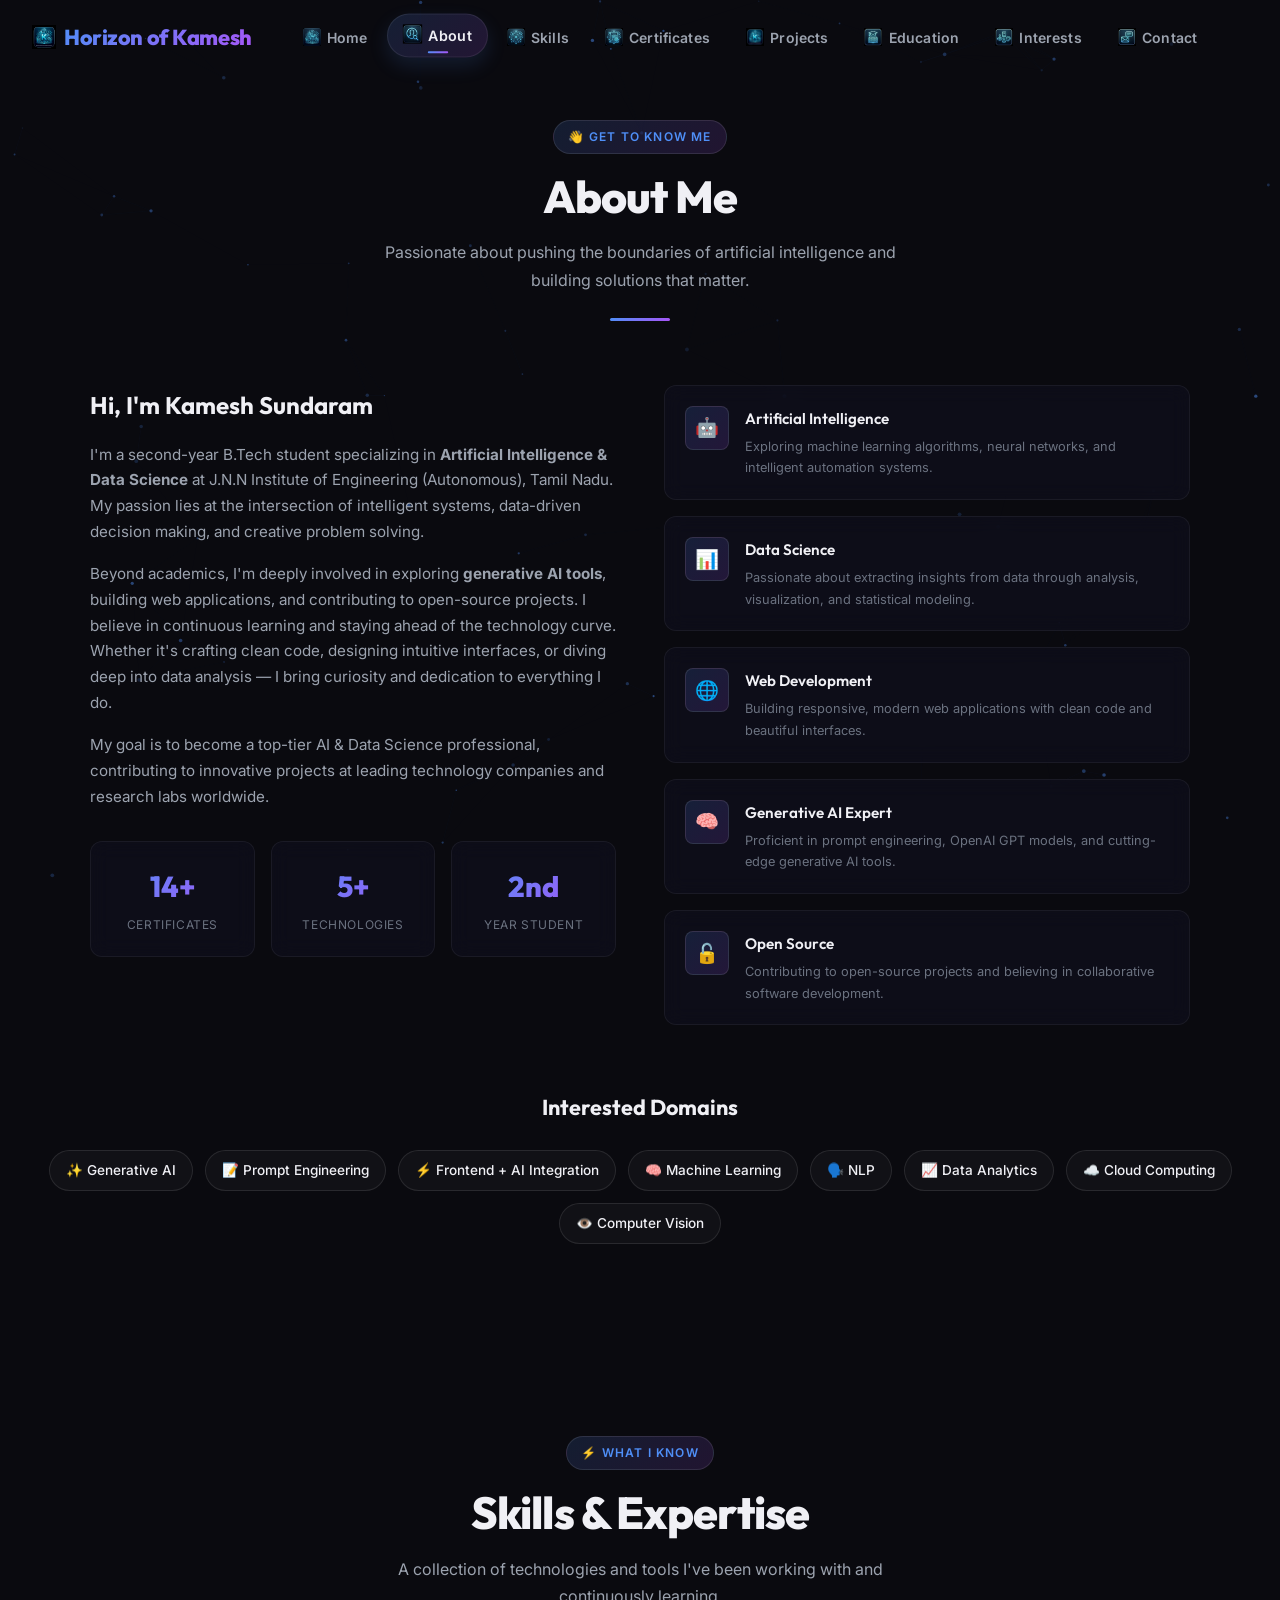
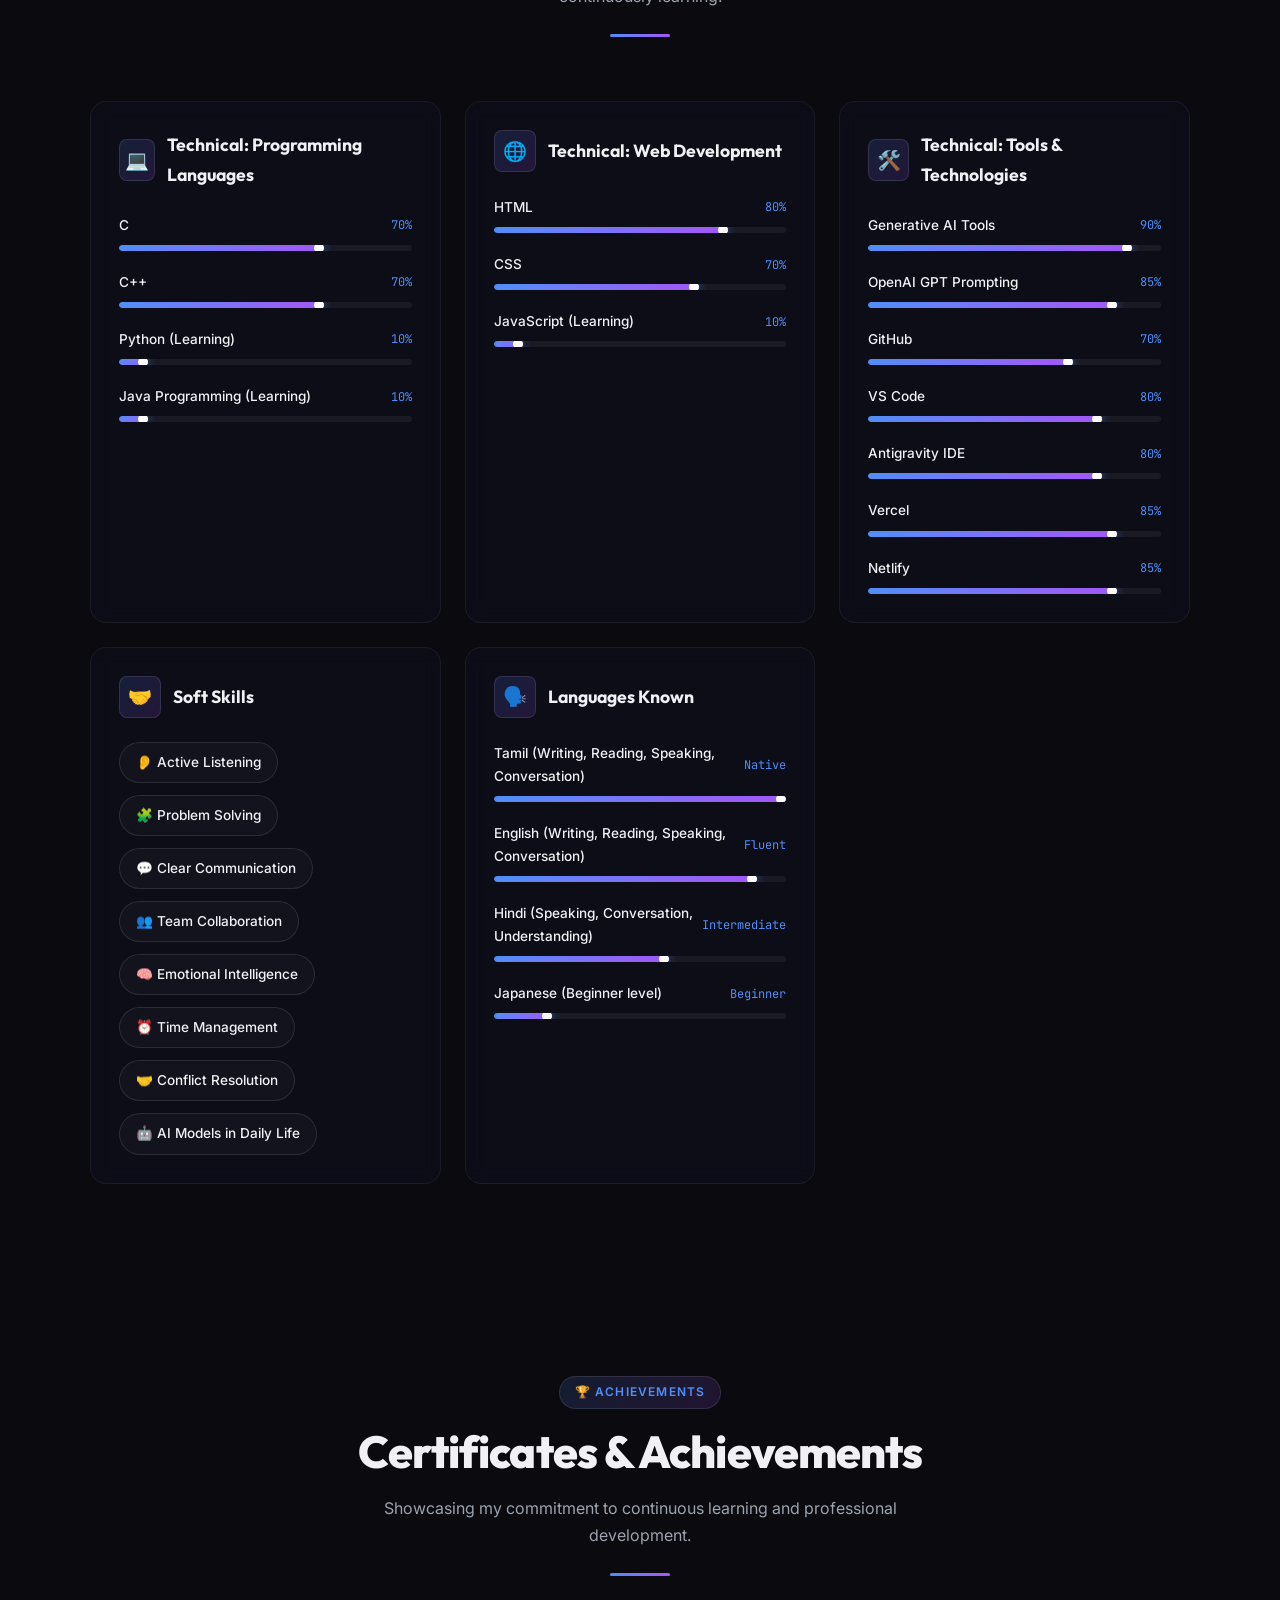
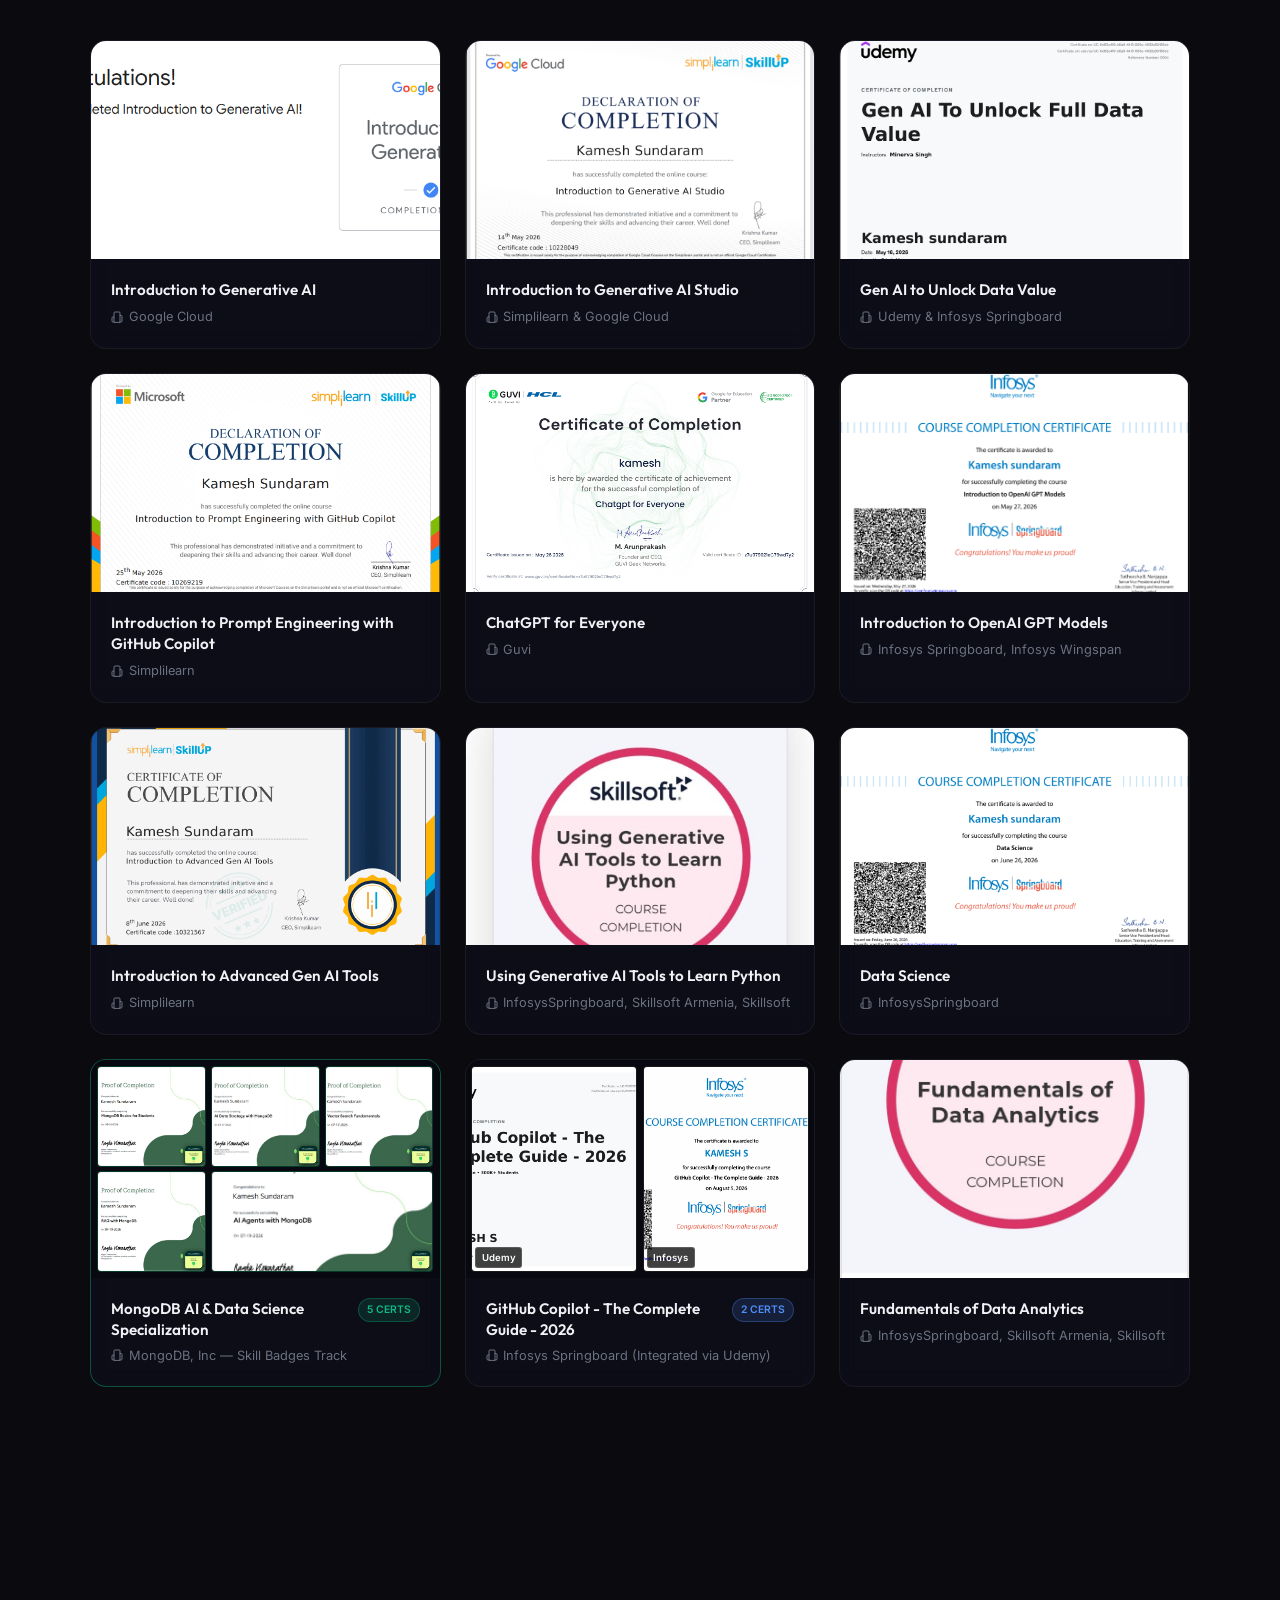
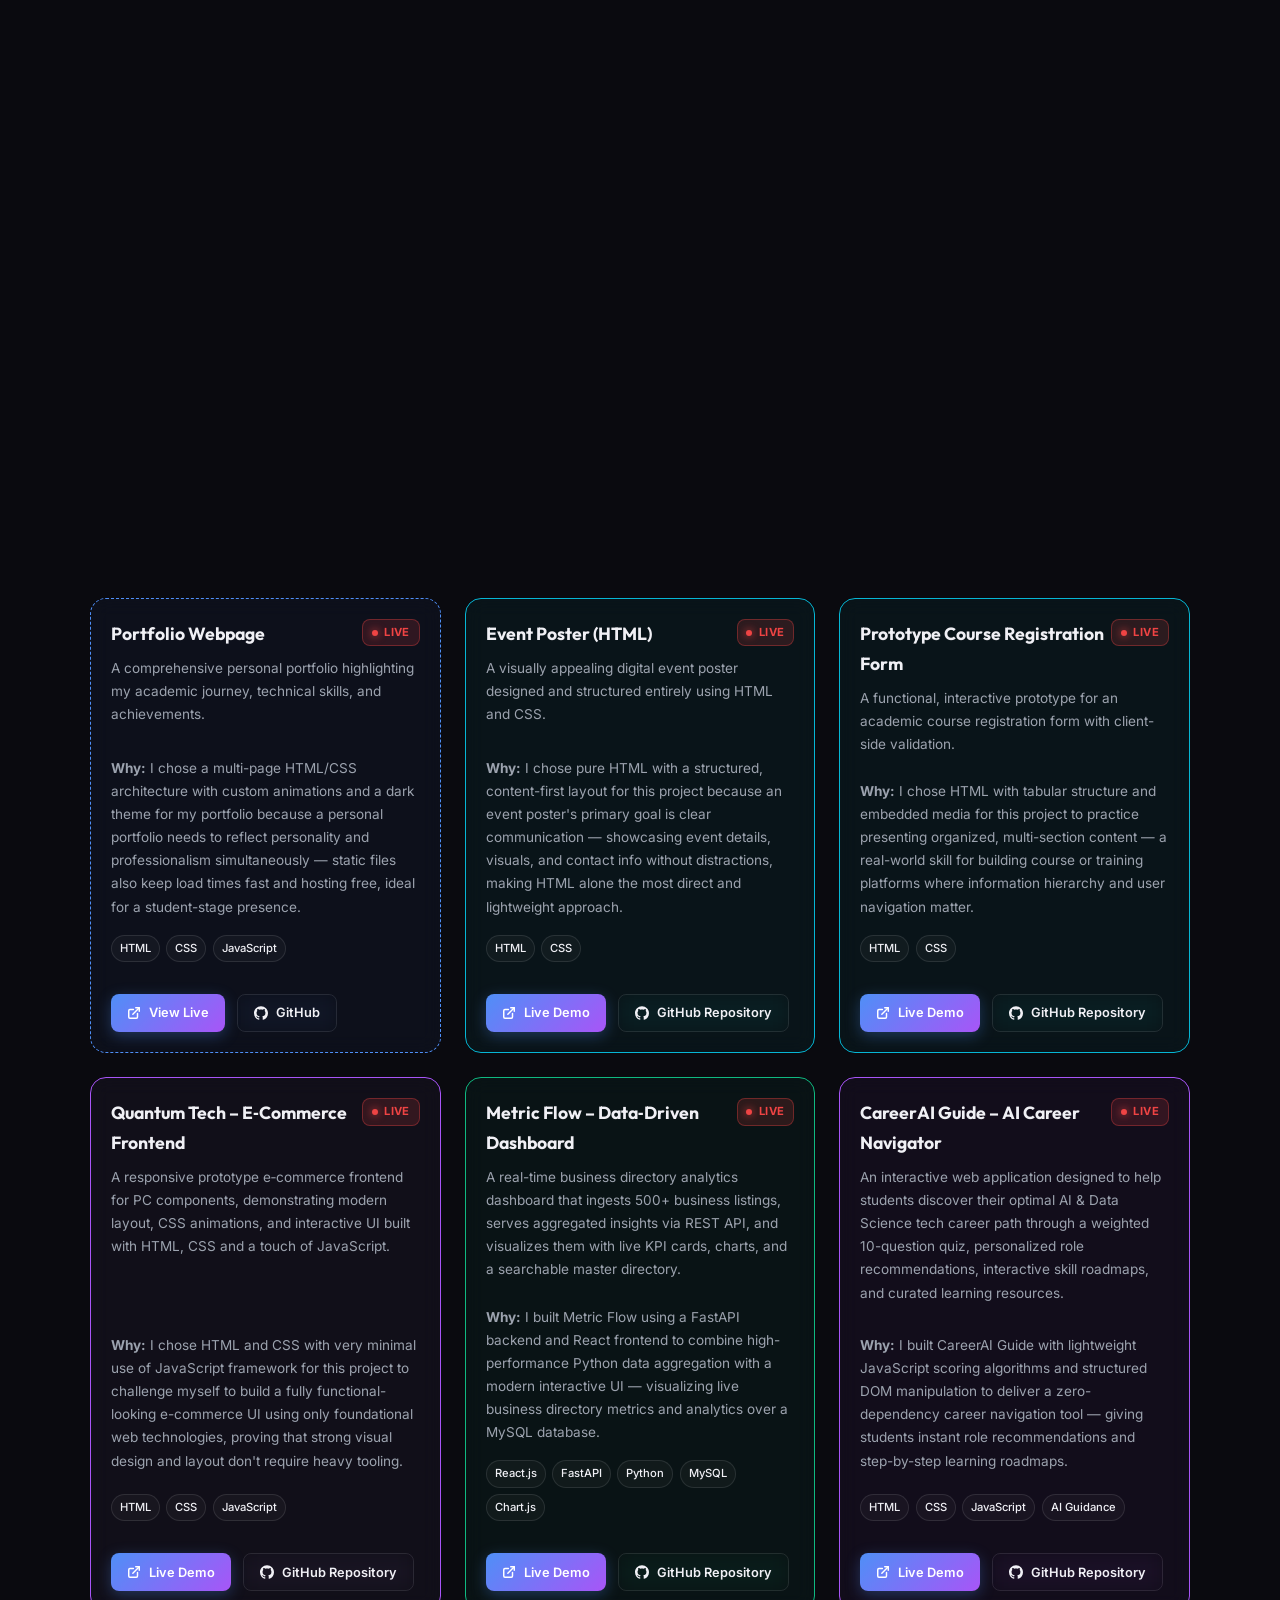
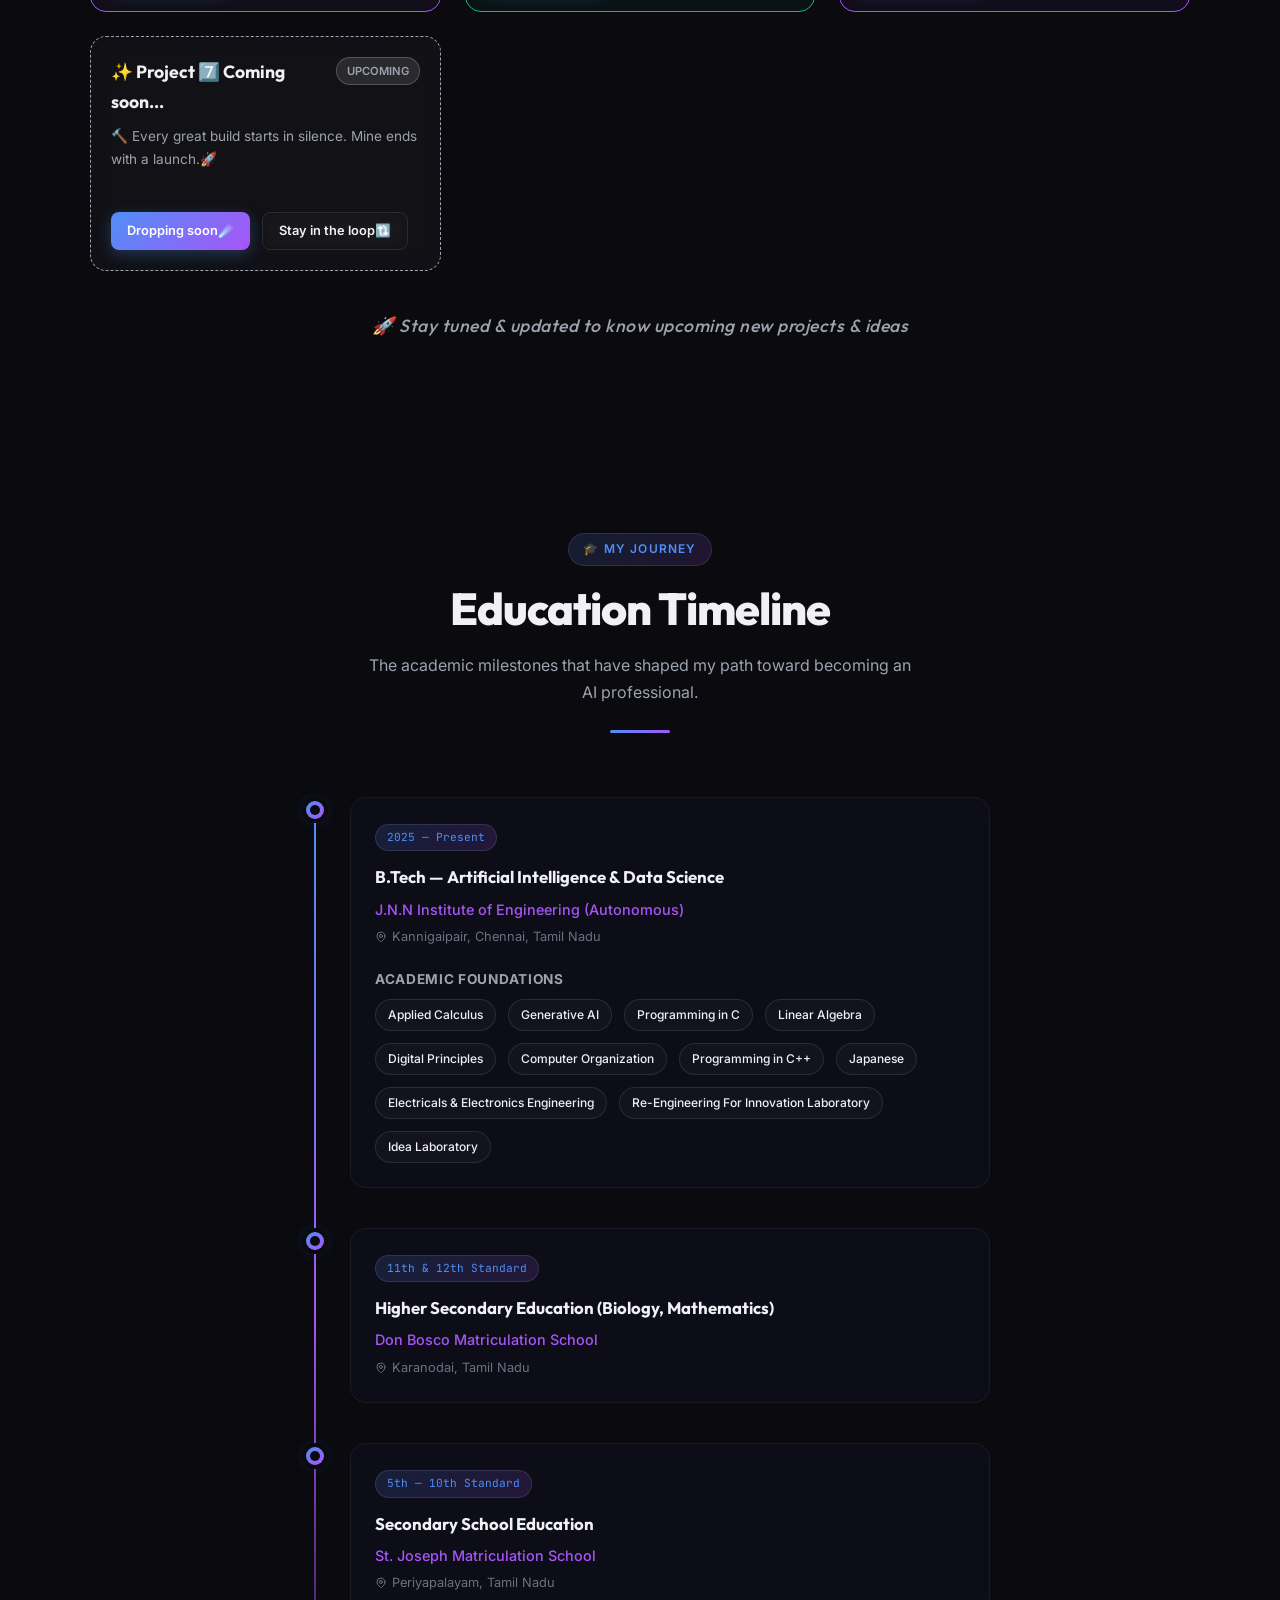
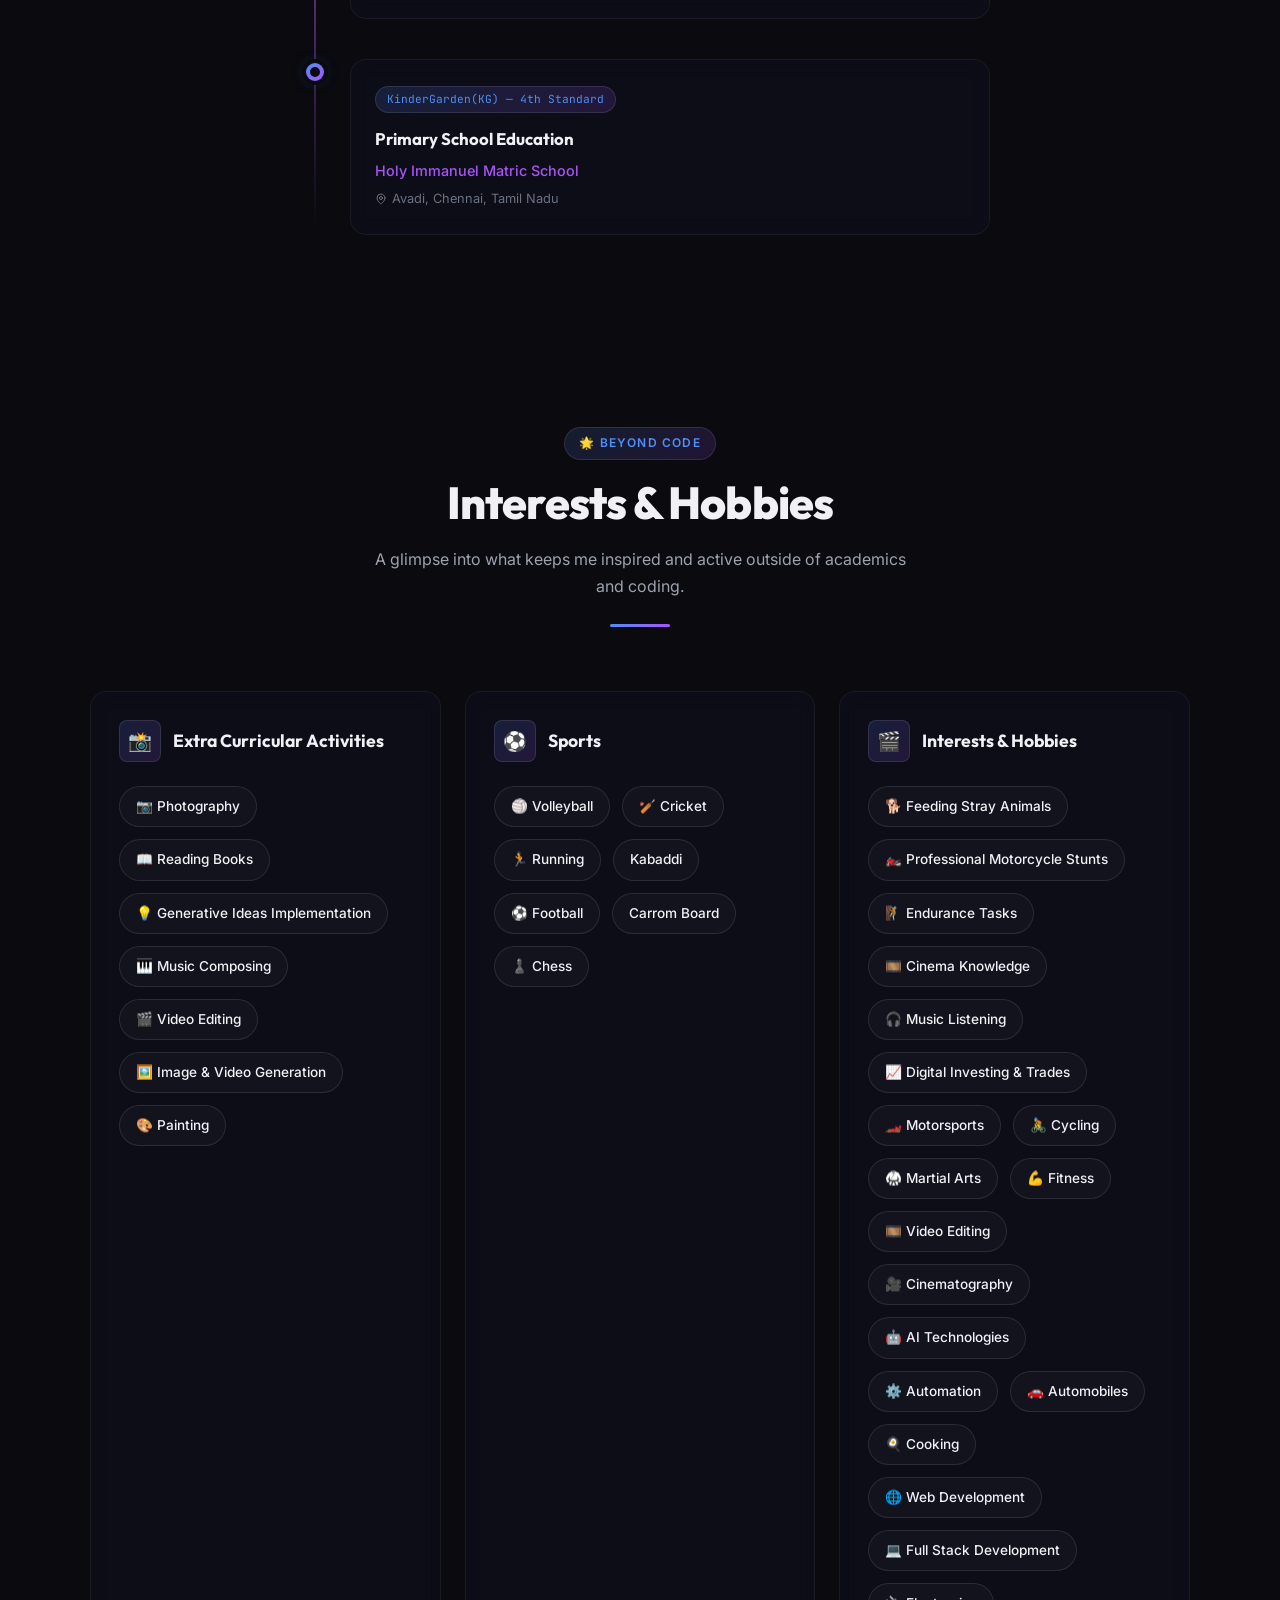
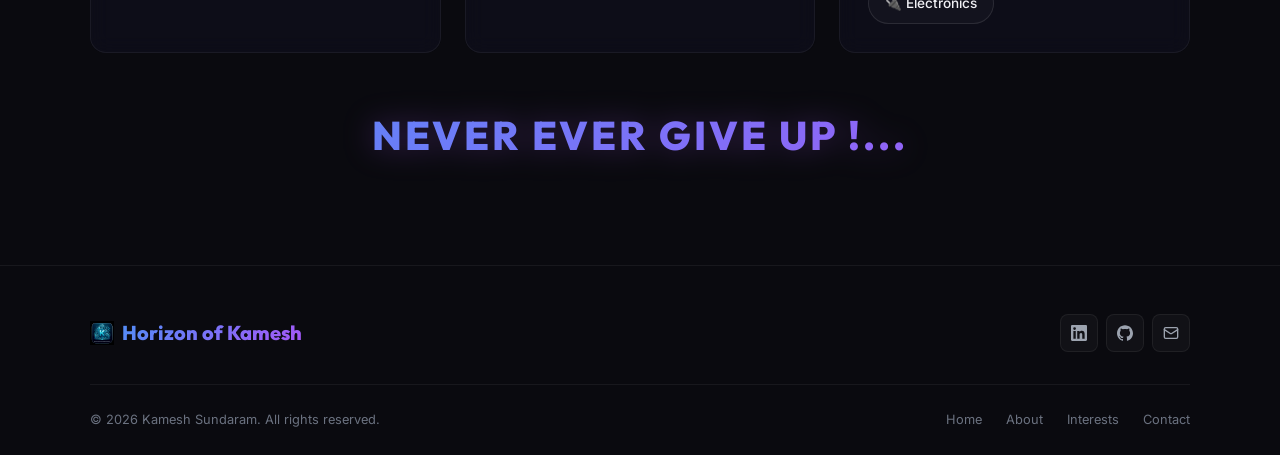
==== commit 85756b62: "Clarify dual-platform certification via Infosys Springboard and Udemy integration" ====
--- a/explore.html
+++ b/explore.html
@@ -638,7 +638,7 @@
 </div>
 
 <!-- Certificate 10 (GitHub Copilot - Dual Certification) -->
-<div class="certificate-card reveal" data-duration="7 hours" data-objective="Understand how to effectively collaborate with AI-powered coding assistants, leverage GitHub Copilot to accelerate software development, write clean and efficient code across multiple programming languages, and apply responsible AI best practices in modern developer workflows." data-outcomes="Generate Clean &amp; Efficient Code Faster|Improve Multi-Language Productivity|Build AI-Assisted Development Workflows|Intelligent Code Suggestions &amp; Automation|Apply Responsible AI Best Practices" data-certs="./certificates/cert_10_github_copilot.jpg|./certificates/cert_10_github_copilot_infosys.png" id="cert-10">
+<div class="certificate-card reveal" data-duration="7 hours" data-issuer="Infosys Springboard × Udemy (Dual Platform Recognition)" data-objective="Enrolled through Infosys Springboard, completed via the integrated Udemy course environment, and awarded dual certification &amp; platform recognition from both Infosys Springboard and Udemy. Master collaborating with AI-powered coding assistants, leveraging GitHub Copilot to accelerate software development, writing clean and efficient code across multiple languages, and applying responsible AI best practices in modern developer workflows." data-outcomes="Dual Platform Recognition (Infosys Springboard &amp; Udemy)|Generate Clean &amp; Efficient Code Faster|Improve Multi-Language Productivity|Build AI-Assisted Development Workflows|Intelligent Code Suggestions &amp; Automation|Apply Responsible AI Best Practices" data-certs="./certificates/cert_10_github_copilot.jpg|./certificates/cert_10_github_copilot_infosys.png" id="cert-10">
 <div class="certificate-image-wrapper" style="aspect-ratio: 16/10; padding: 0.35rem; background: #080810; display: flex; align-items: center; justify-content: center;">
   <div style="display: grid; grid-template-columns: 1fr 1fr; gap: 0.35rem; width: 100%; height: 100%;">
     <!-- Thumbnail 1: Udemy -->
@@ -666,7 +666,7 @@
   </div>
   <p class="certificate-issuer">
     <svg fill="none" height="12" stroke="currentColor" stroke-linecap="round" stroke-linejoin="round" stroke-width="2" viewbox="0 0 24 24" width="12"><path d="M6 22V4a2 2 0 0 1 2-2h8a2 2 0 0 1 2 2v18Z"></path><path d="M6 12H4a2 2 0 0 0-2 2v6a2 2 0 0 0 2 2h2"></path><path d="M18 9h2a2 2 0 0 1 2 2v9a2 2 0 0 1-2 2h-2"></path></svg>
-    Udemy, InfosysSpringboard
+    Infosys Springboard (Integrated via Udemy)
   </p>
 </div>
 </div>
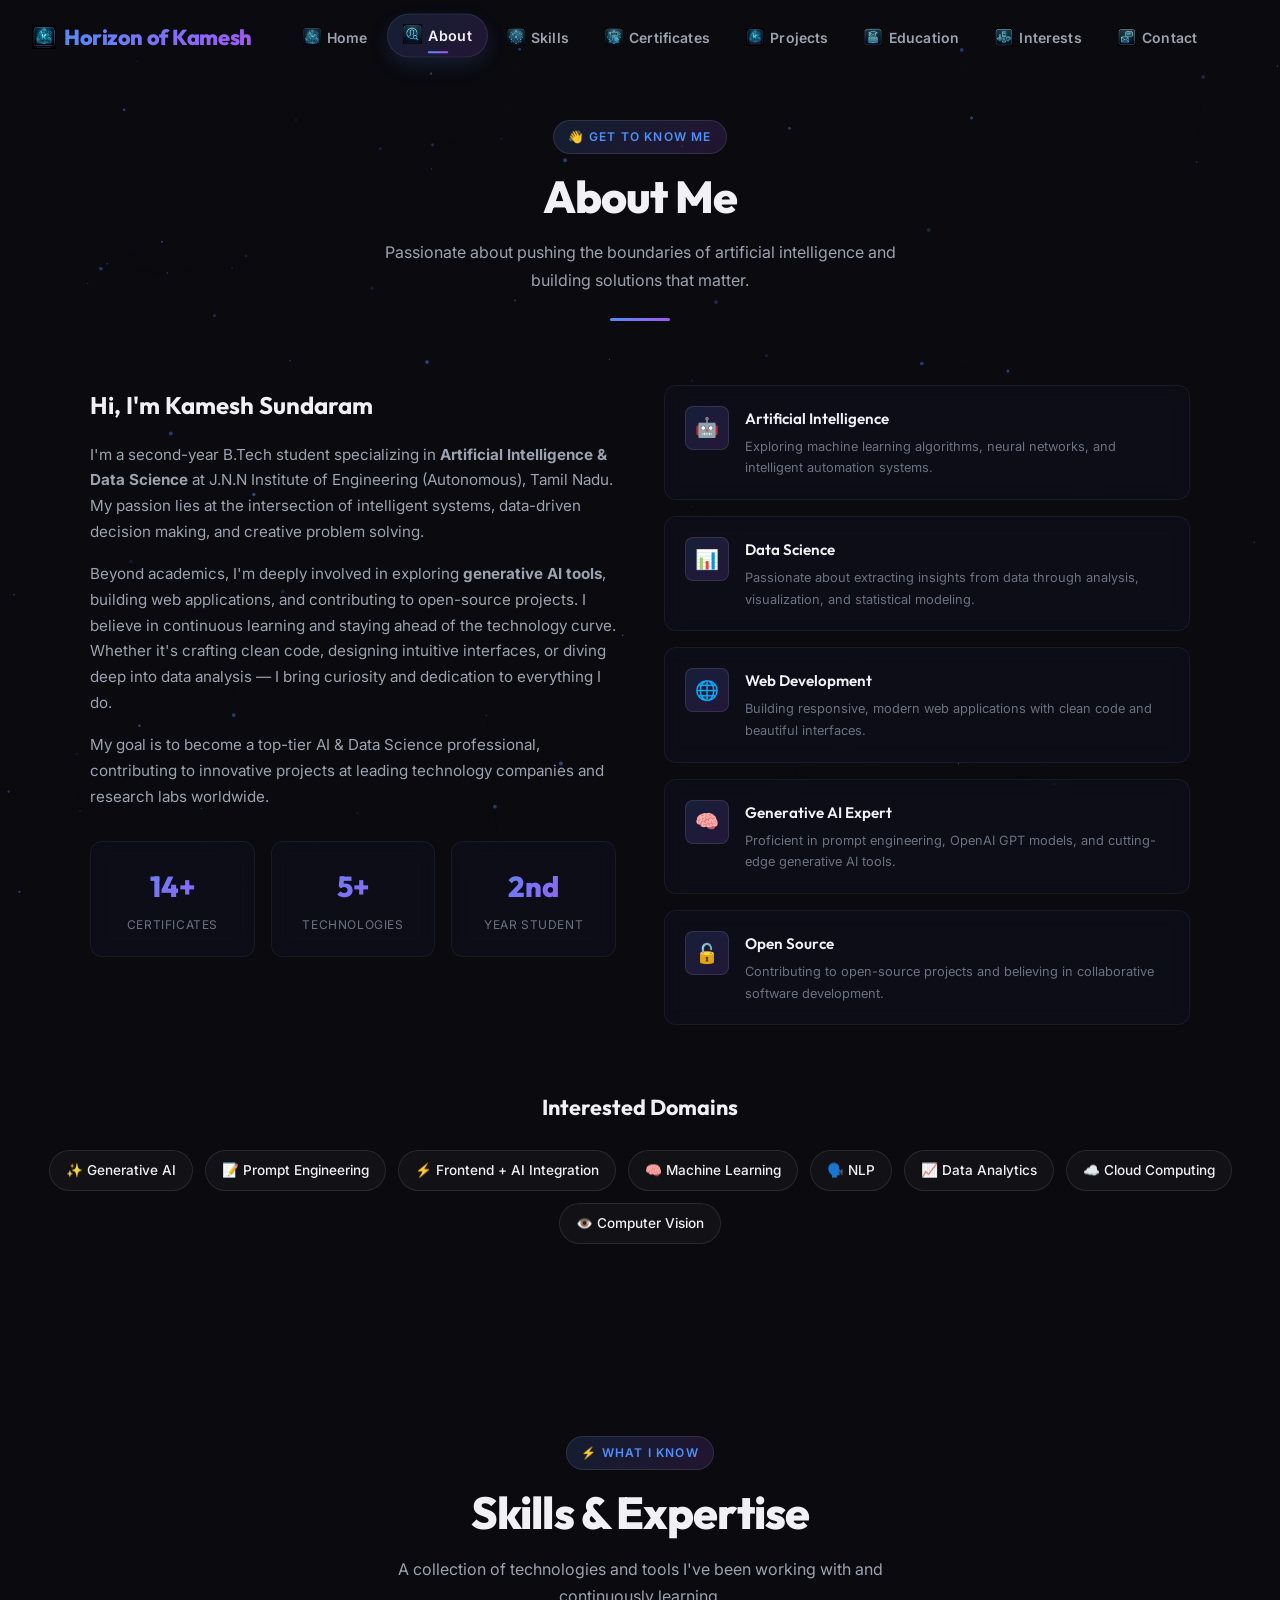
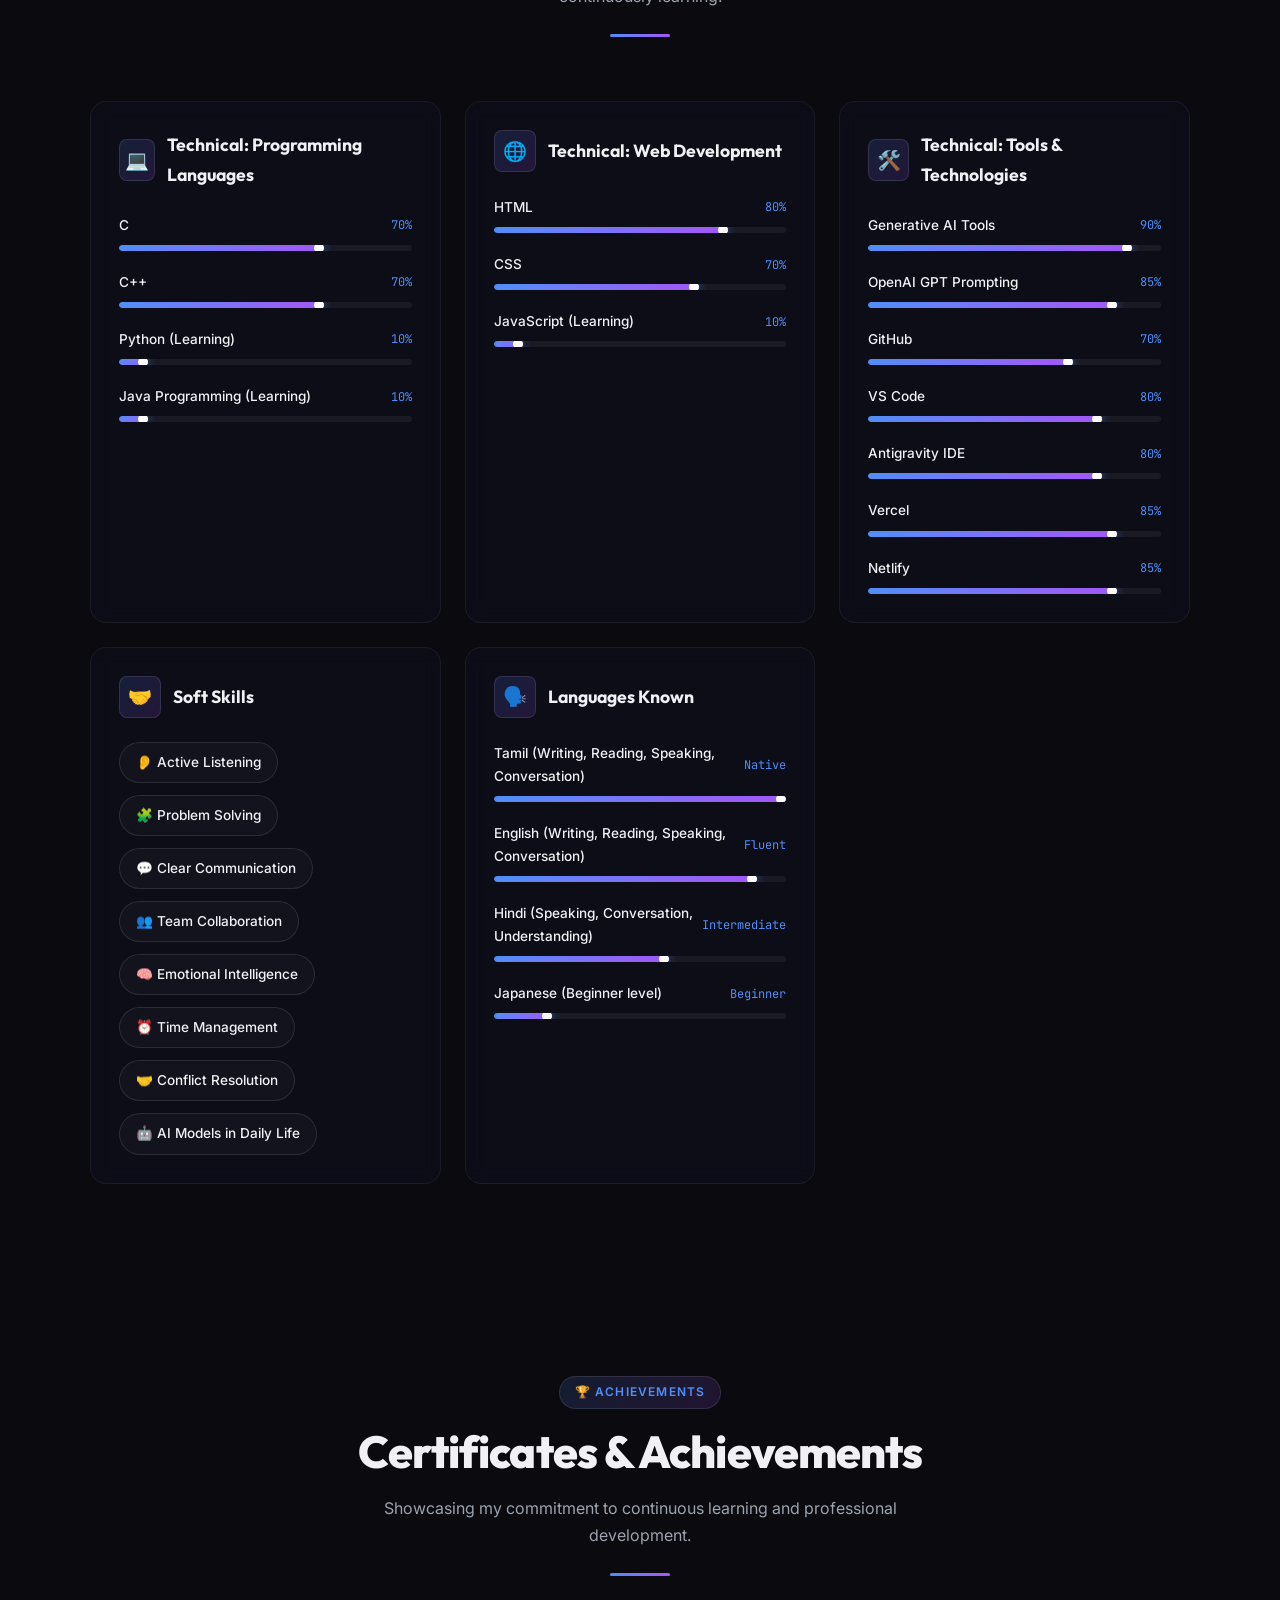
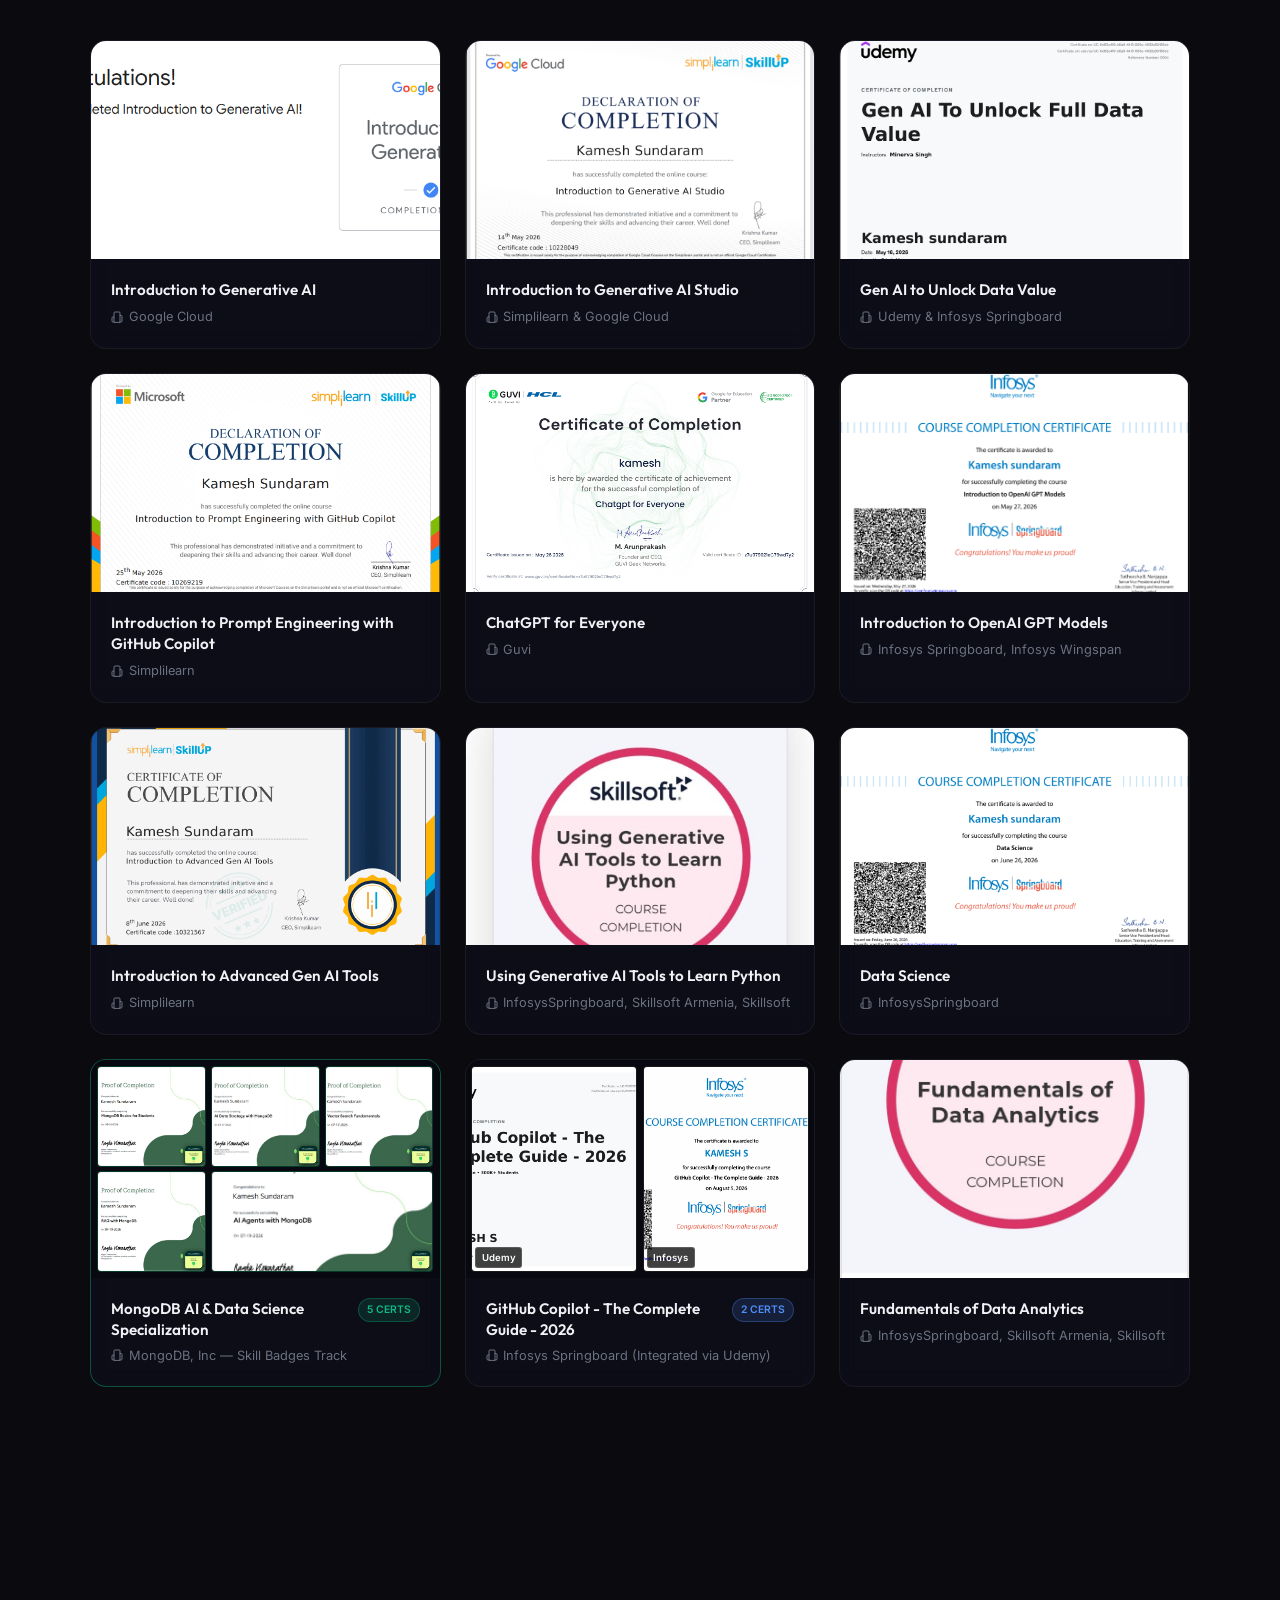
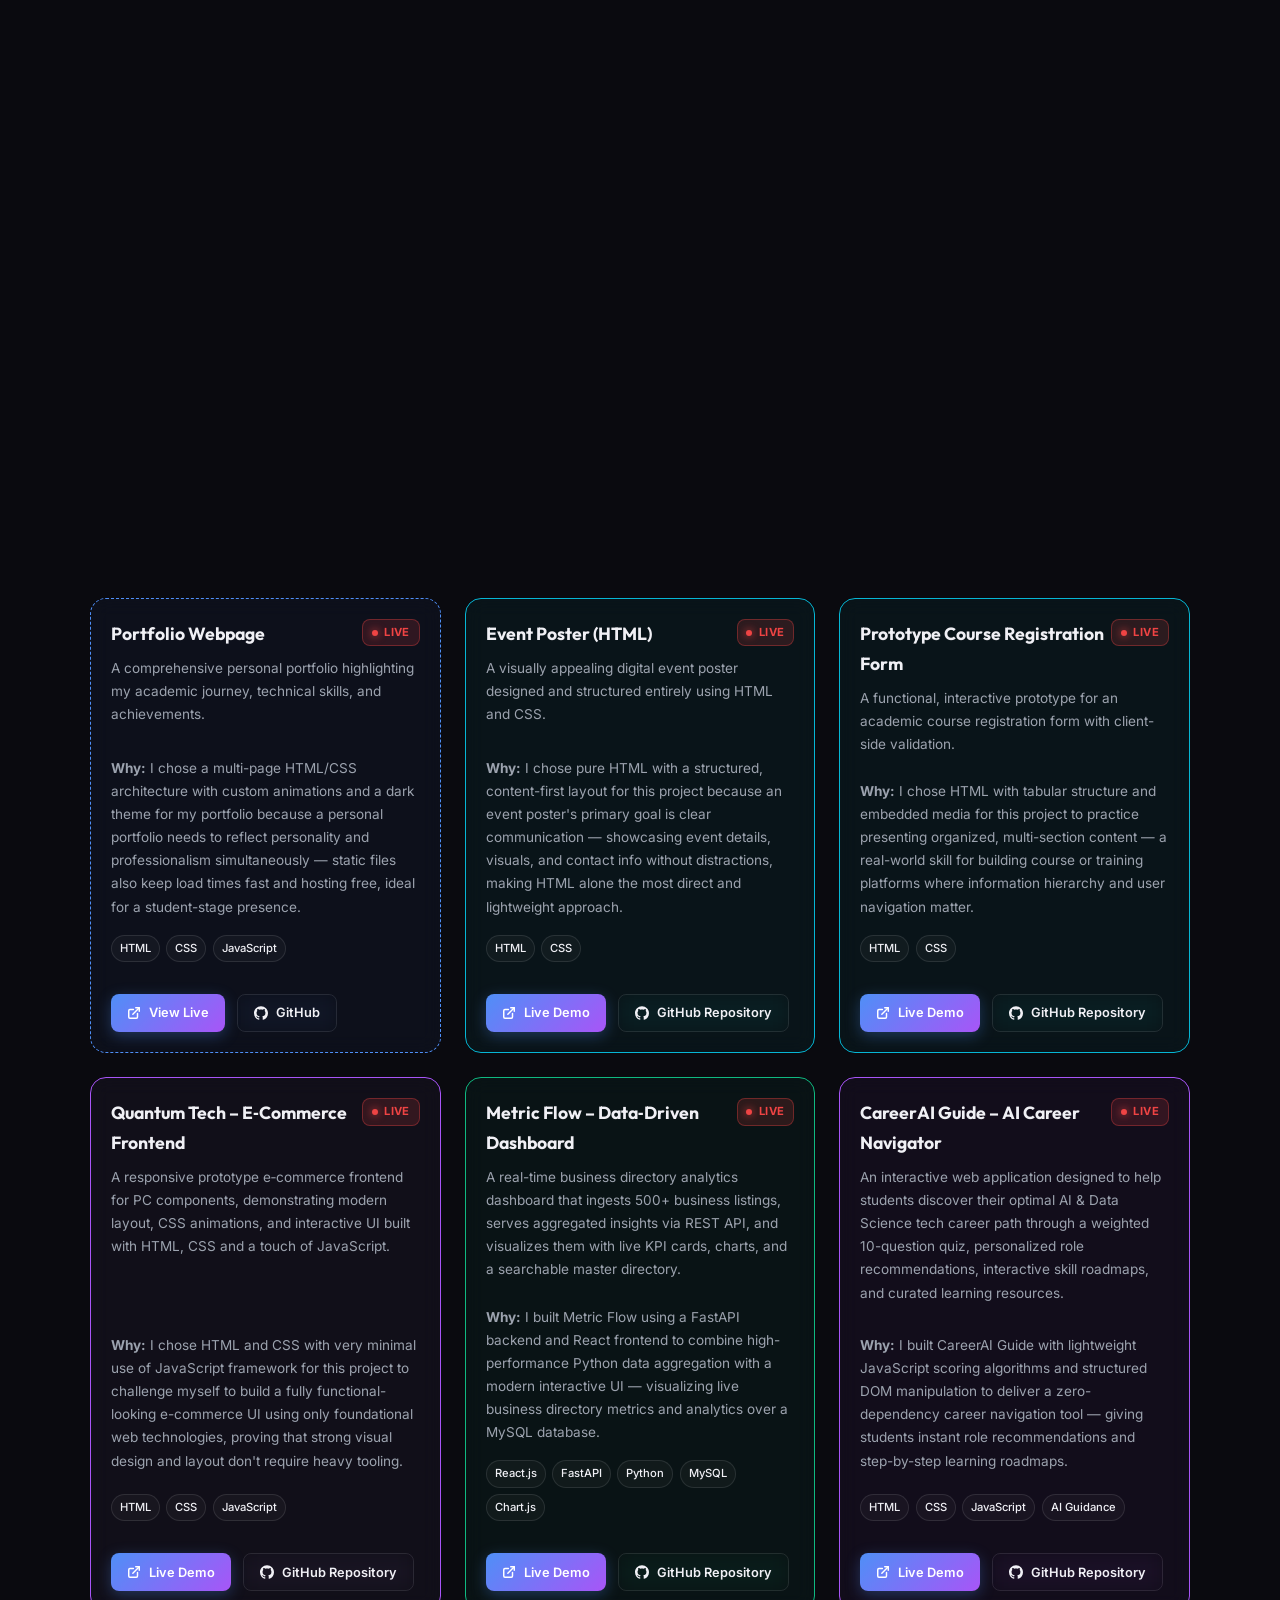
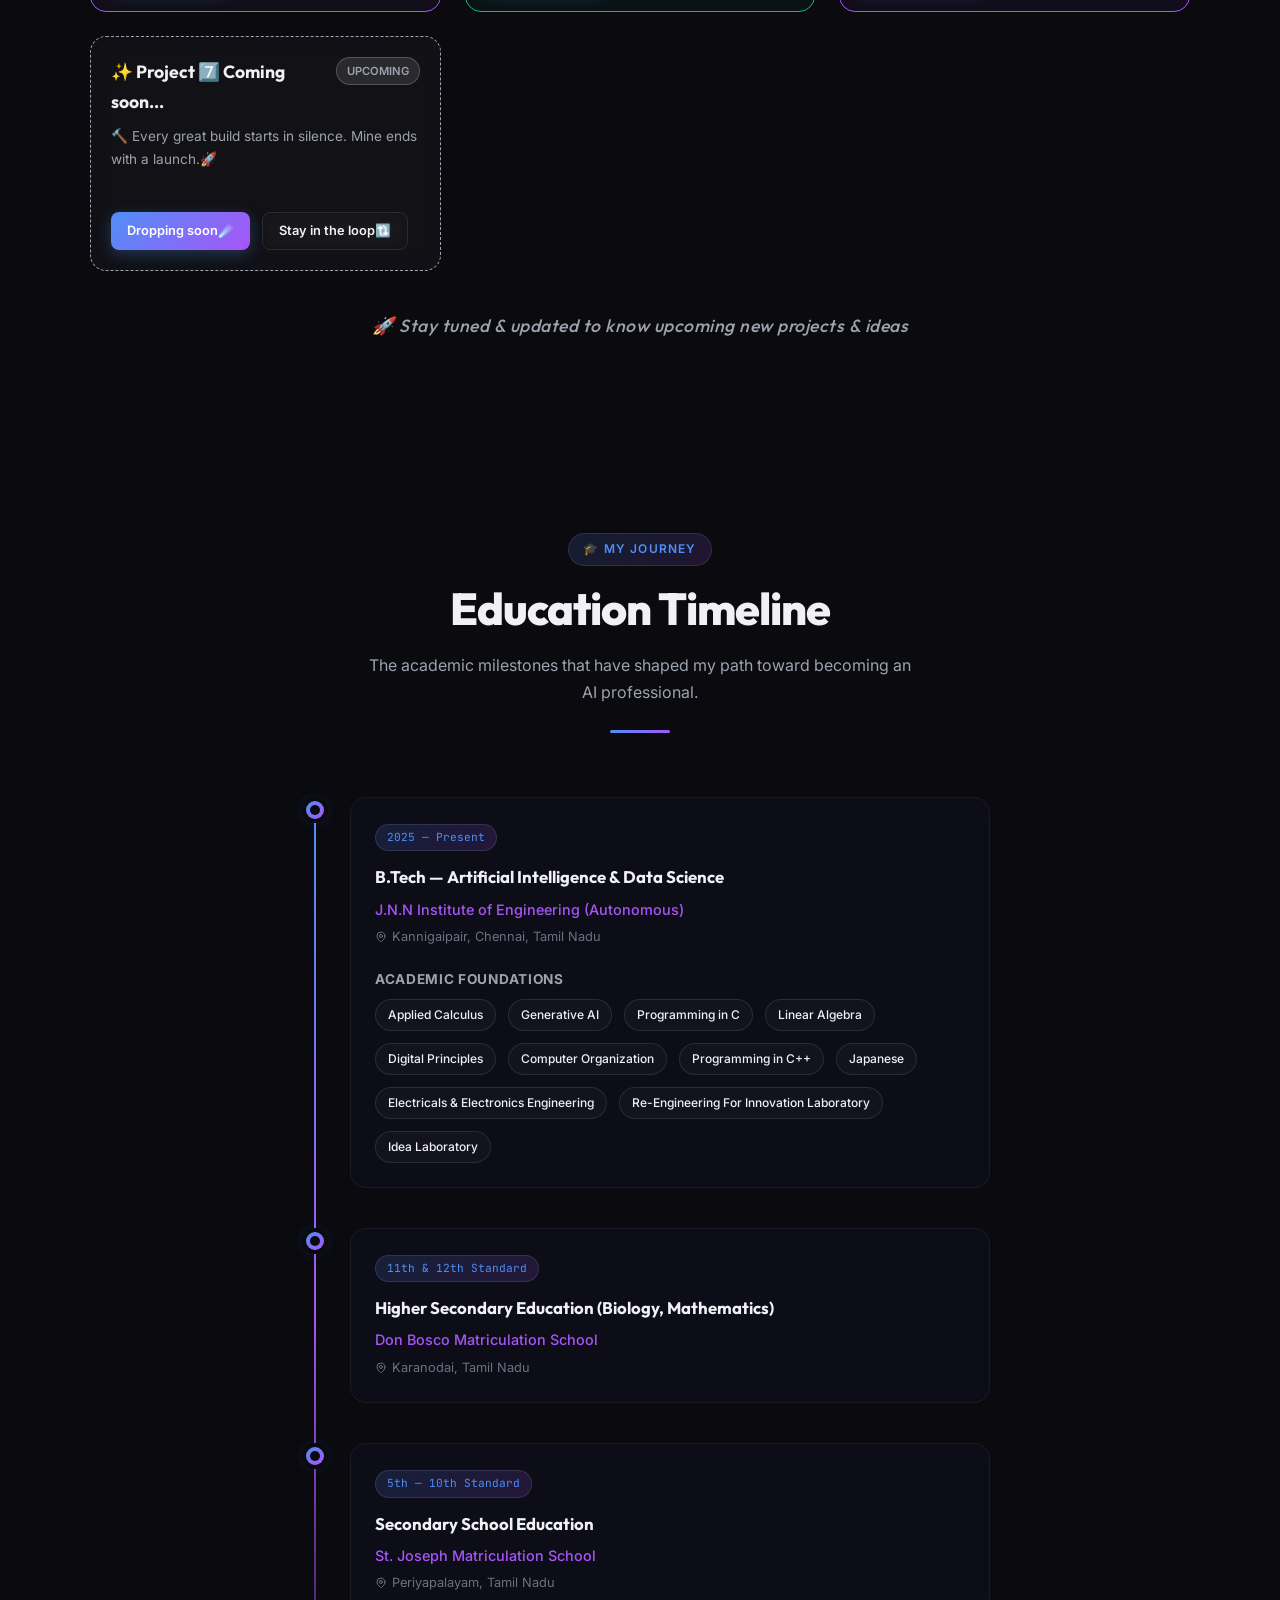
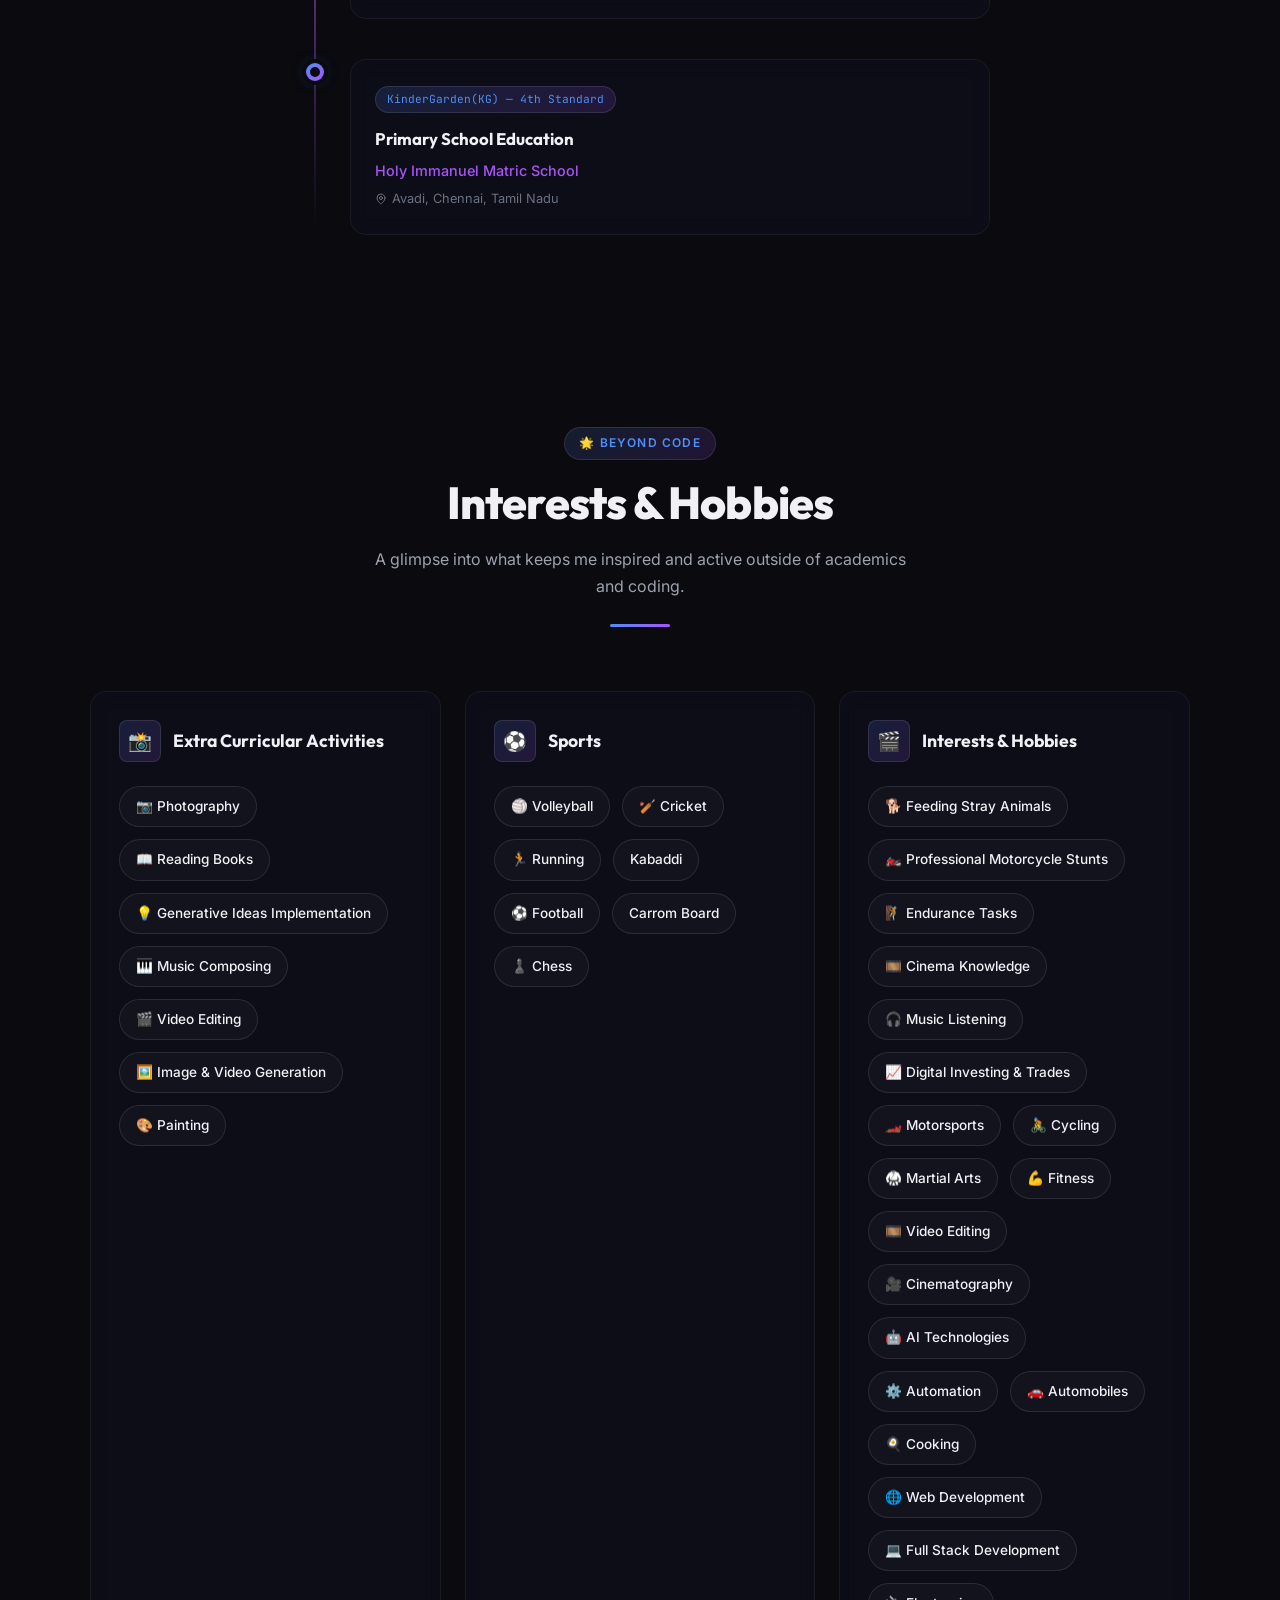
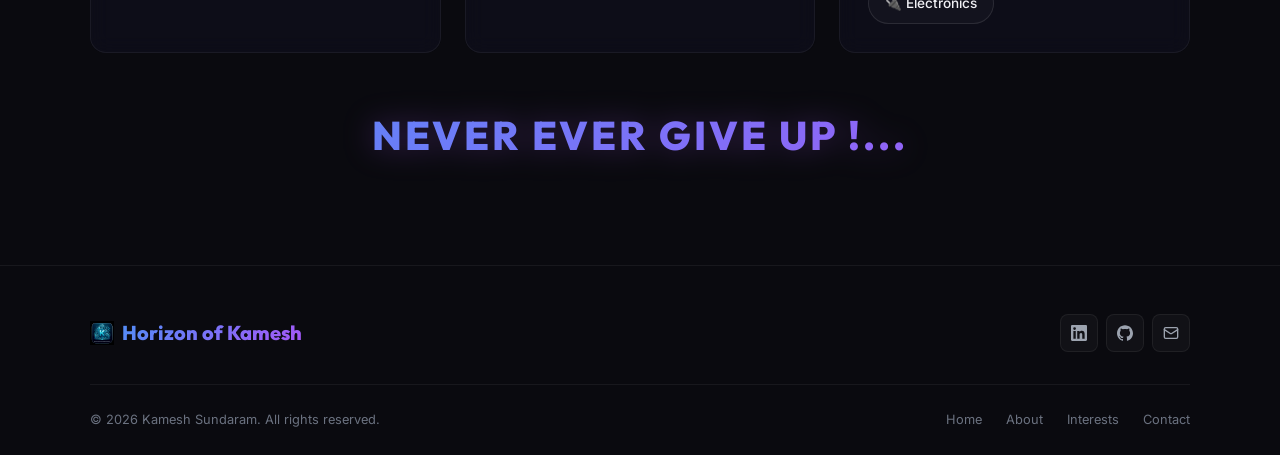
==== commit 57197602: "Fix uneven text wrapping and organize course modal header metadata" ====
--- a/explore.html
+++ b/explore.html
@@ -759,8 +759,18 @@
 <button aria-label="Close course details" class="modal-close" id="course-modal-close">×</button>
 <div class="course-modal-header">
 <h2 id="modal-course-title">Course Title</h2>
-<p class="certificate-issuer" id="modal-course-issuer" style="margin-bottom:0; font-size:0.9rem;"></p>
-<p id="modal-course-duration" style="font-size:0.8rem; color:var(--text-muted); margin-top:0.5rem;"></p>
+<div class="course-modal-meta" style="display: flex; flex-wrap: wrap; gap: 0.75rem 1.5rem; margin-top: 0.6rem;">
+  <div style="display: flex; align-items: baseline; gap: 0.4rem; font-size: 0.85rem; color: var(--text-secondary);">
+    <svg fill="none" height="13" stroke="currentColor" stroke-linecap="round" stroke-linejoin="round" stroke-width="2" viewbox="0 0 24 24" width="13" style="flex-shrink: 0; align-self: center;"><path d="M6 22V4a2 2 0 0 1 2-2h8a2 2 0 0 1 2 2v18Z"></path><path d="M6 12H4a2 2 0 0 0-2 2v6a2 2 0 0 0 2 2h2"></path><path d="M18 9h2a2 2 0 0 1 2 2v9a2 2 0 0 1-2 2h-2"></path></svg>
+    <span style="font-weight: 600; color: var(--text-primary); white-space: nowrap;">Provider:</span>
+    <span id="modal-course-issuer"></span>
+  </div>
+  <div style="display: flex; align-items: baseline; gap: 0.4rem; font-size: 0.85rem; color: var(--text-secondary);">
+    <svg fill="none" height="13" stroke="currentColor" stroke-linecap="round" stroke-linejoin="round" stroke-width="2" viewbox="0 0 24 24" width="13" style="flex-shrink: 0; align-self: center;"><circle cx="12" cy="12" r="10"></circle><polyline points="12 6 12 12 16 14"></polyline></svg>
+    <span style="font-weight: 600; color: var(--text-primary); white-space: nowrap;">Duration:</span>
+    <span id="modal-course-duration"></span>
+  </div>
+</div>
 </div>
 <div class="course-modal-body">
 <div class="course-modal-info">
--- a/style.css
+++ b/style.css
@@ -1680,10 +1680,12 @@
 }
 
 .course-modal-header h2 {
-  font-size: 1.5rem;
+  font-size: 1.45rem;
   font-weight: 700;
   color: var(--text-primary);
   margin-bottom: 0.5rem;
+  padding-right: 2.5rem;
+  line-height: 1.35;
 }
 
 .course-modal-body {
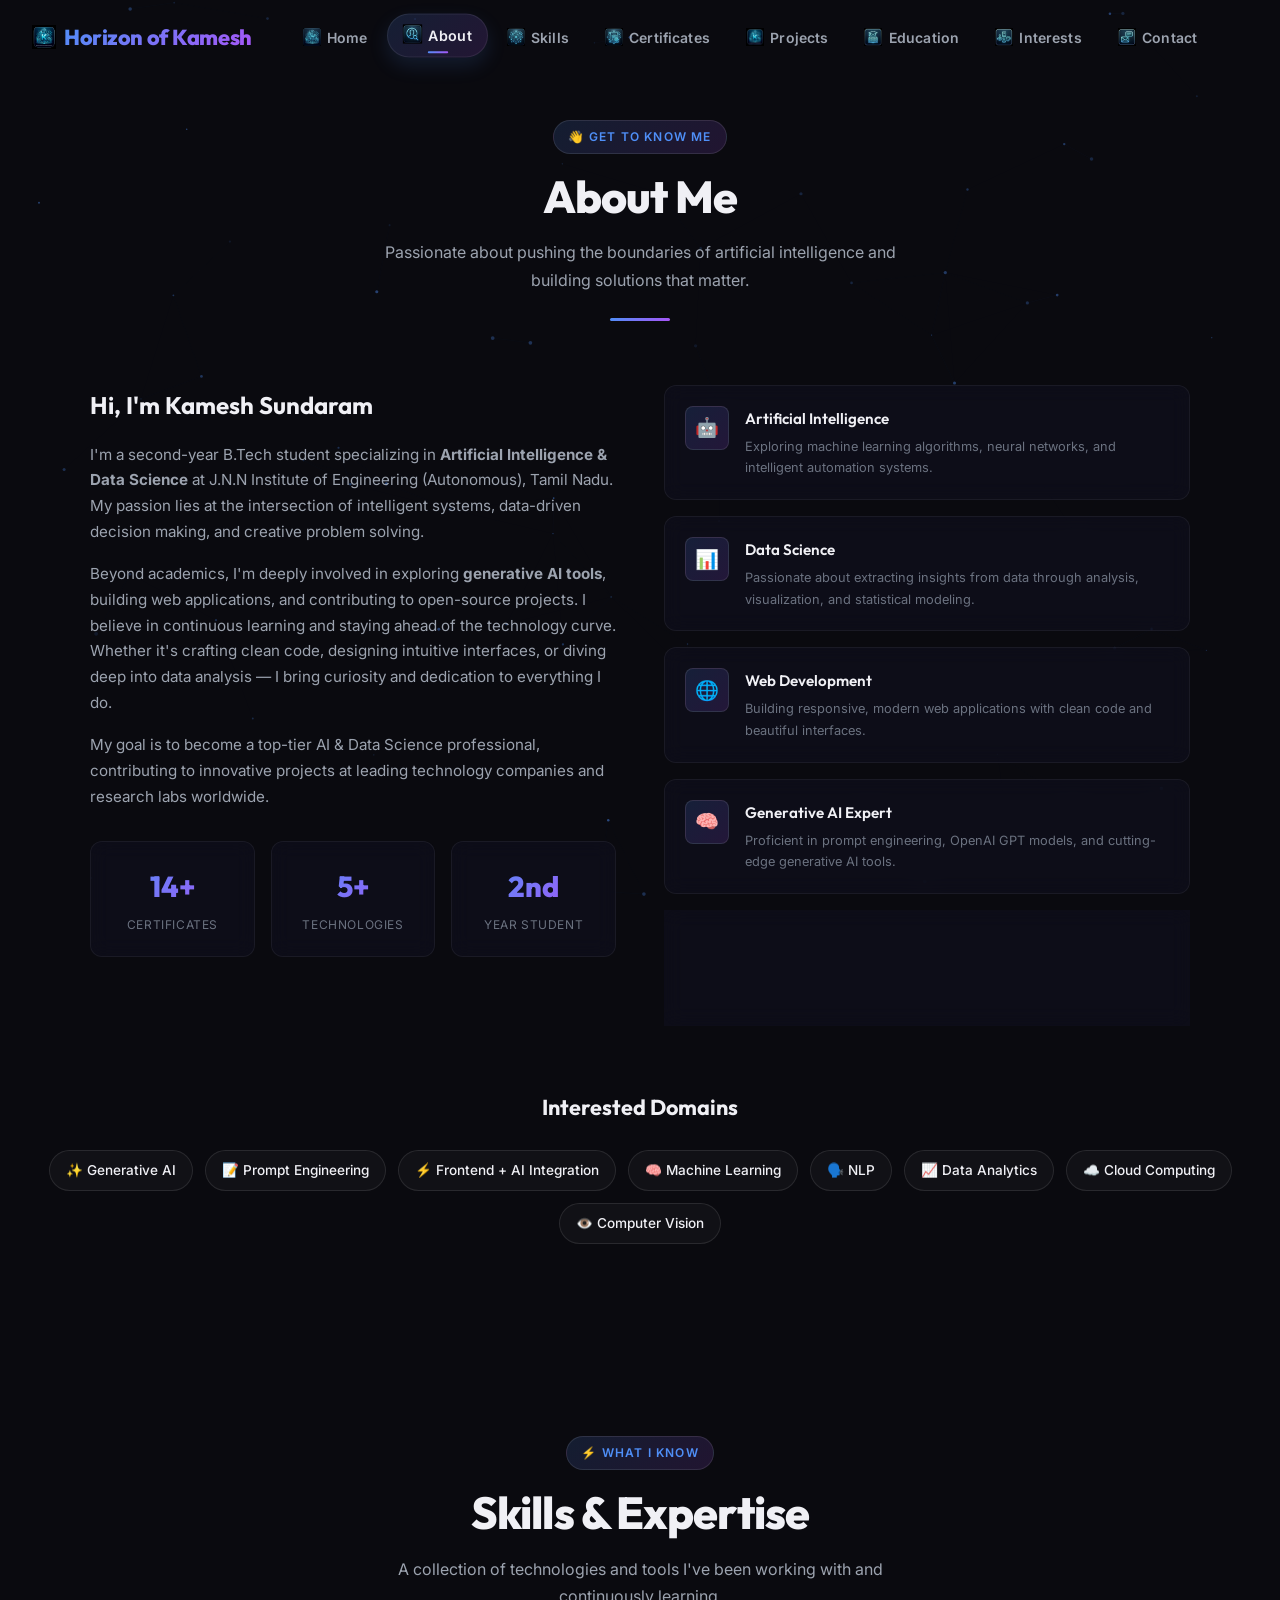
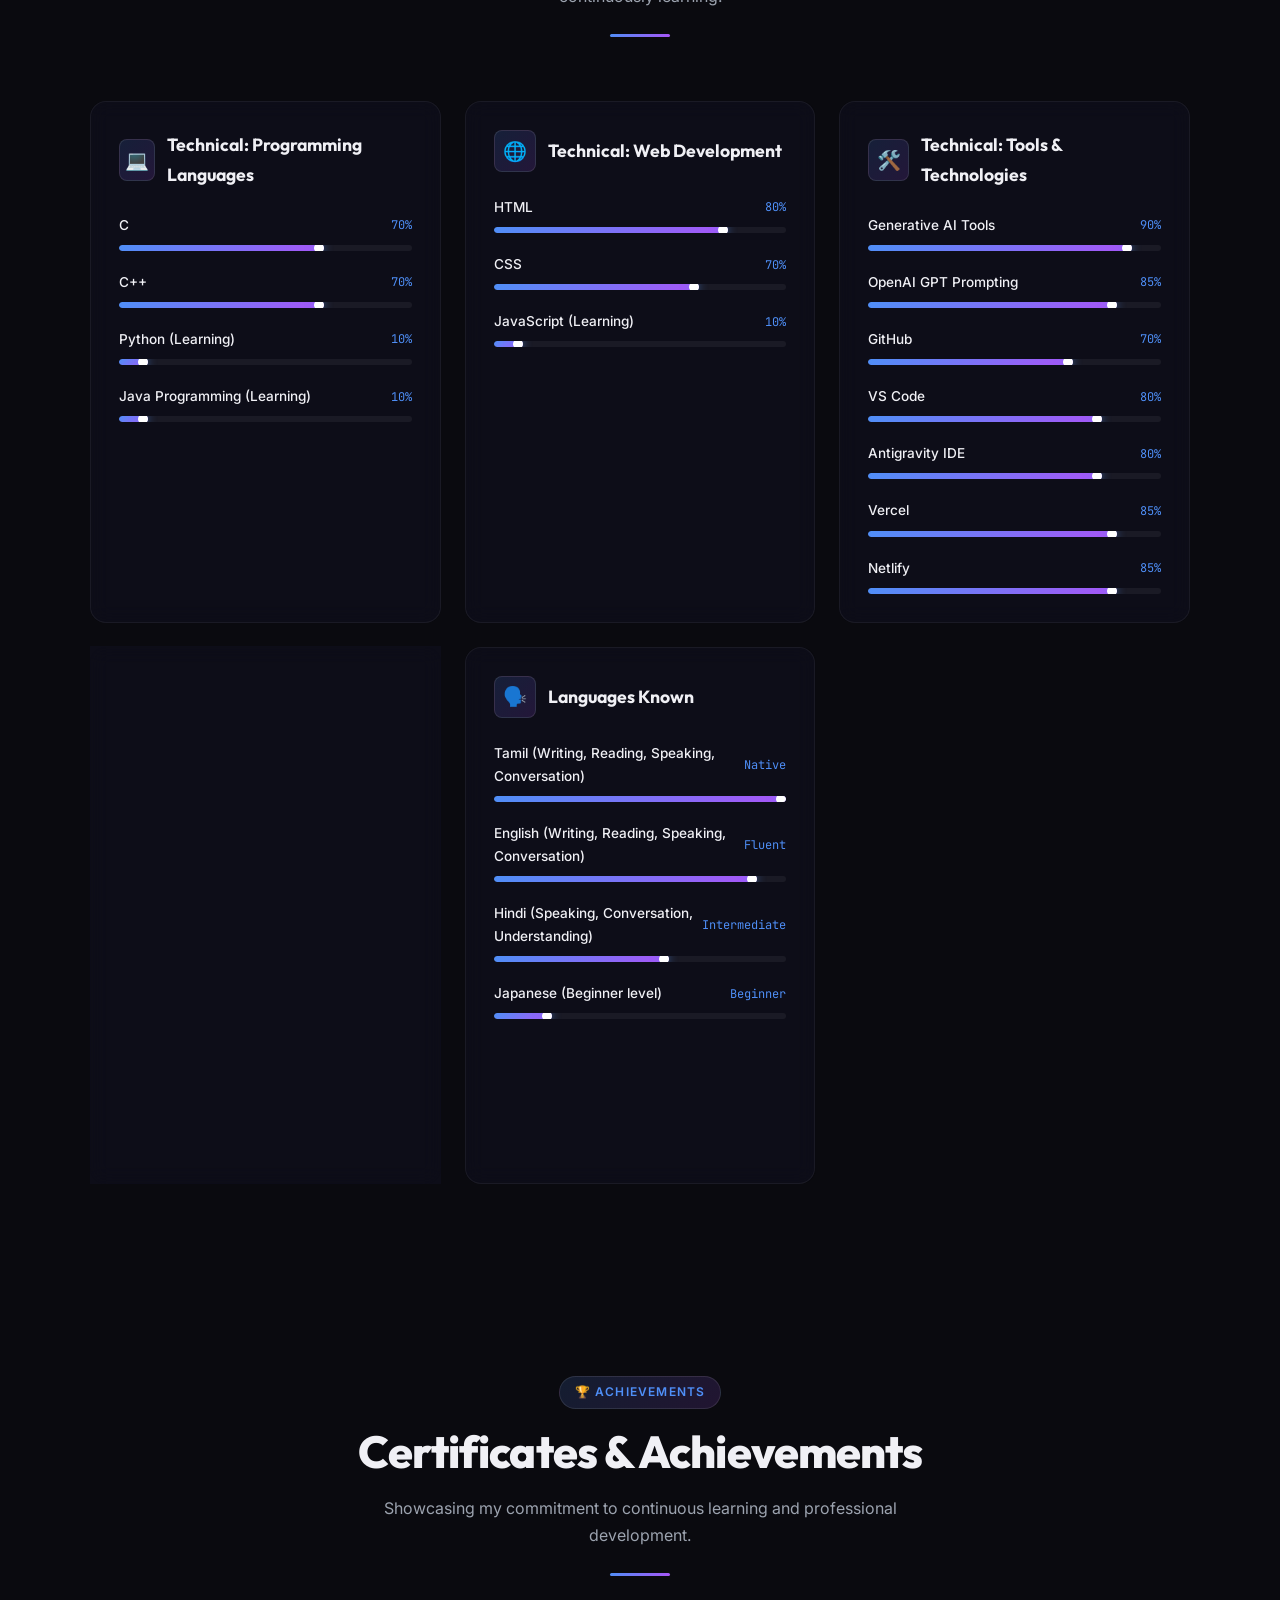
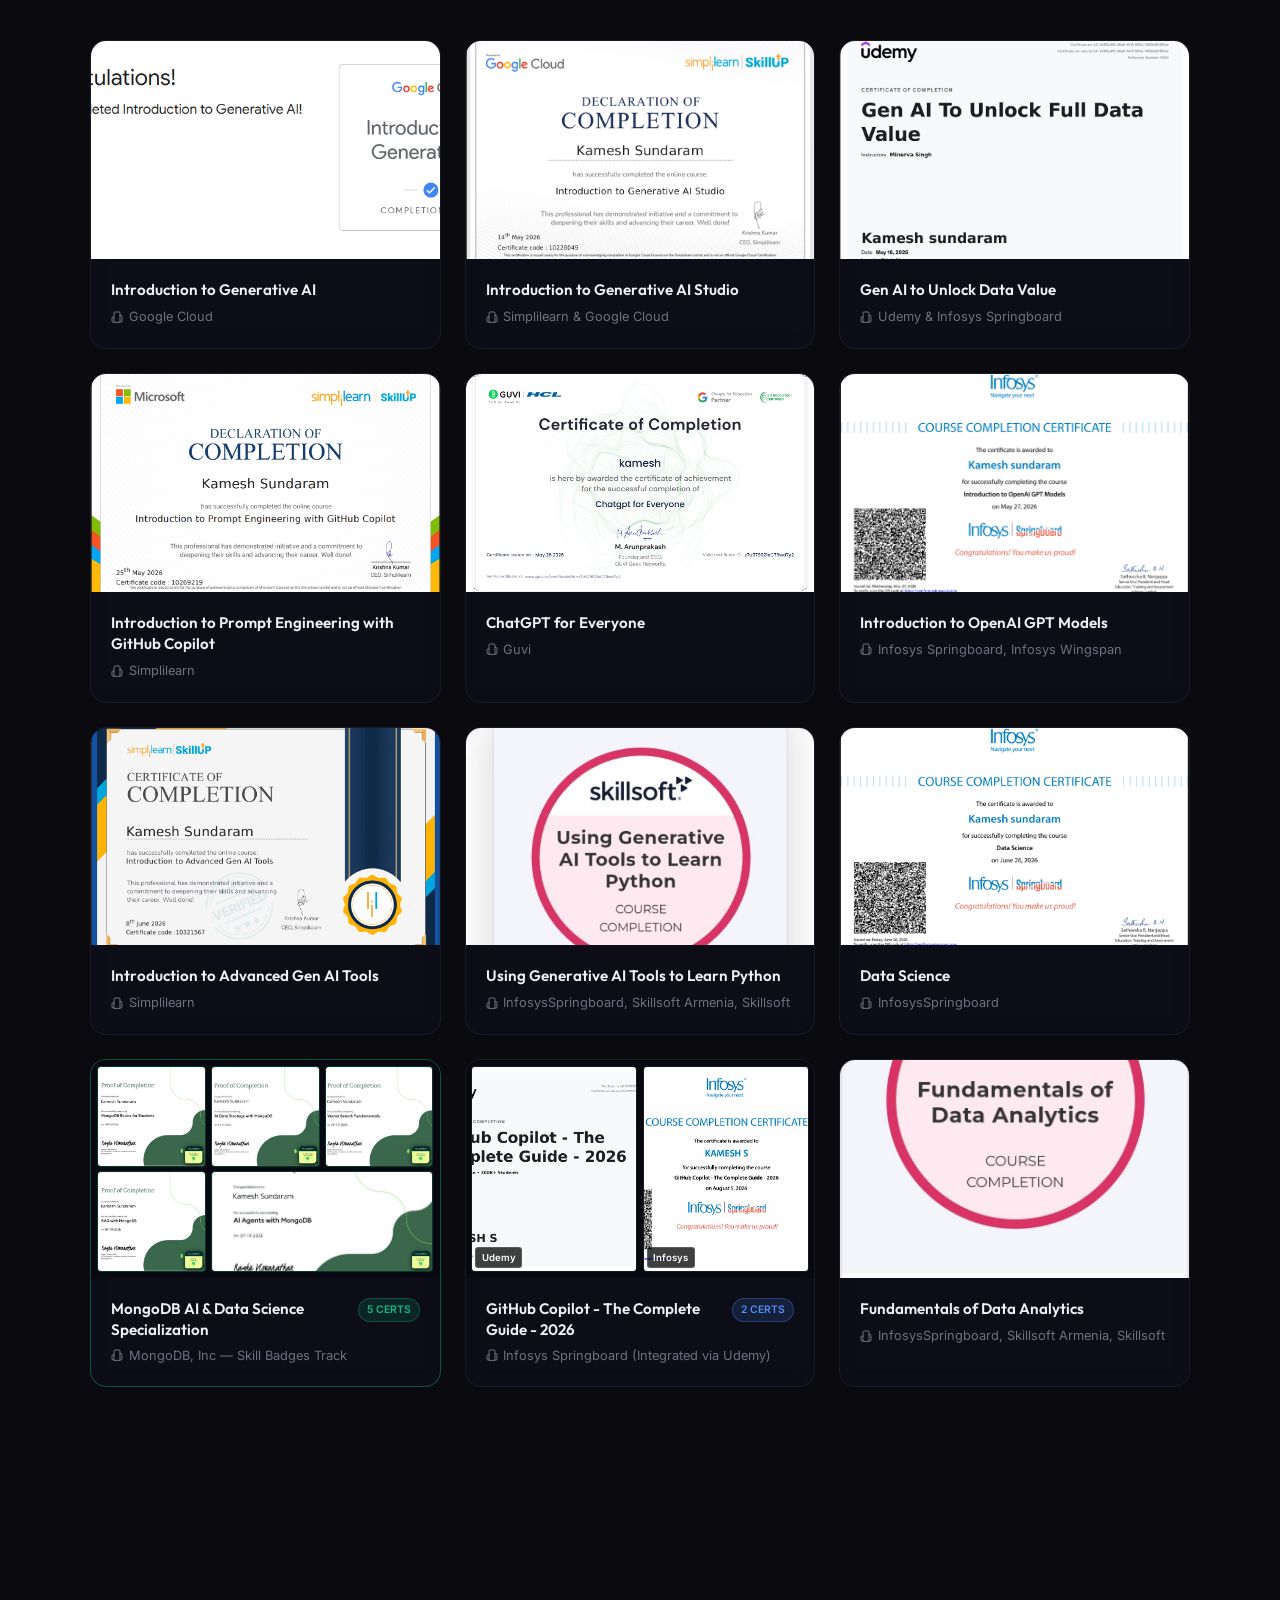
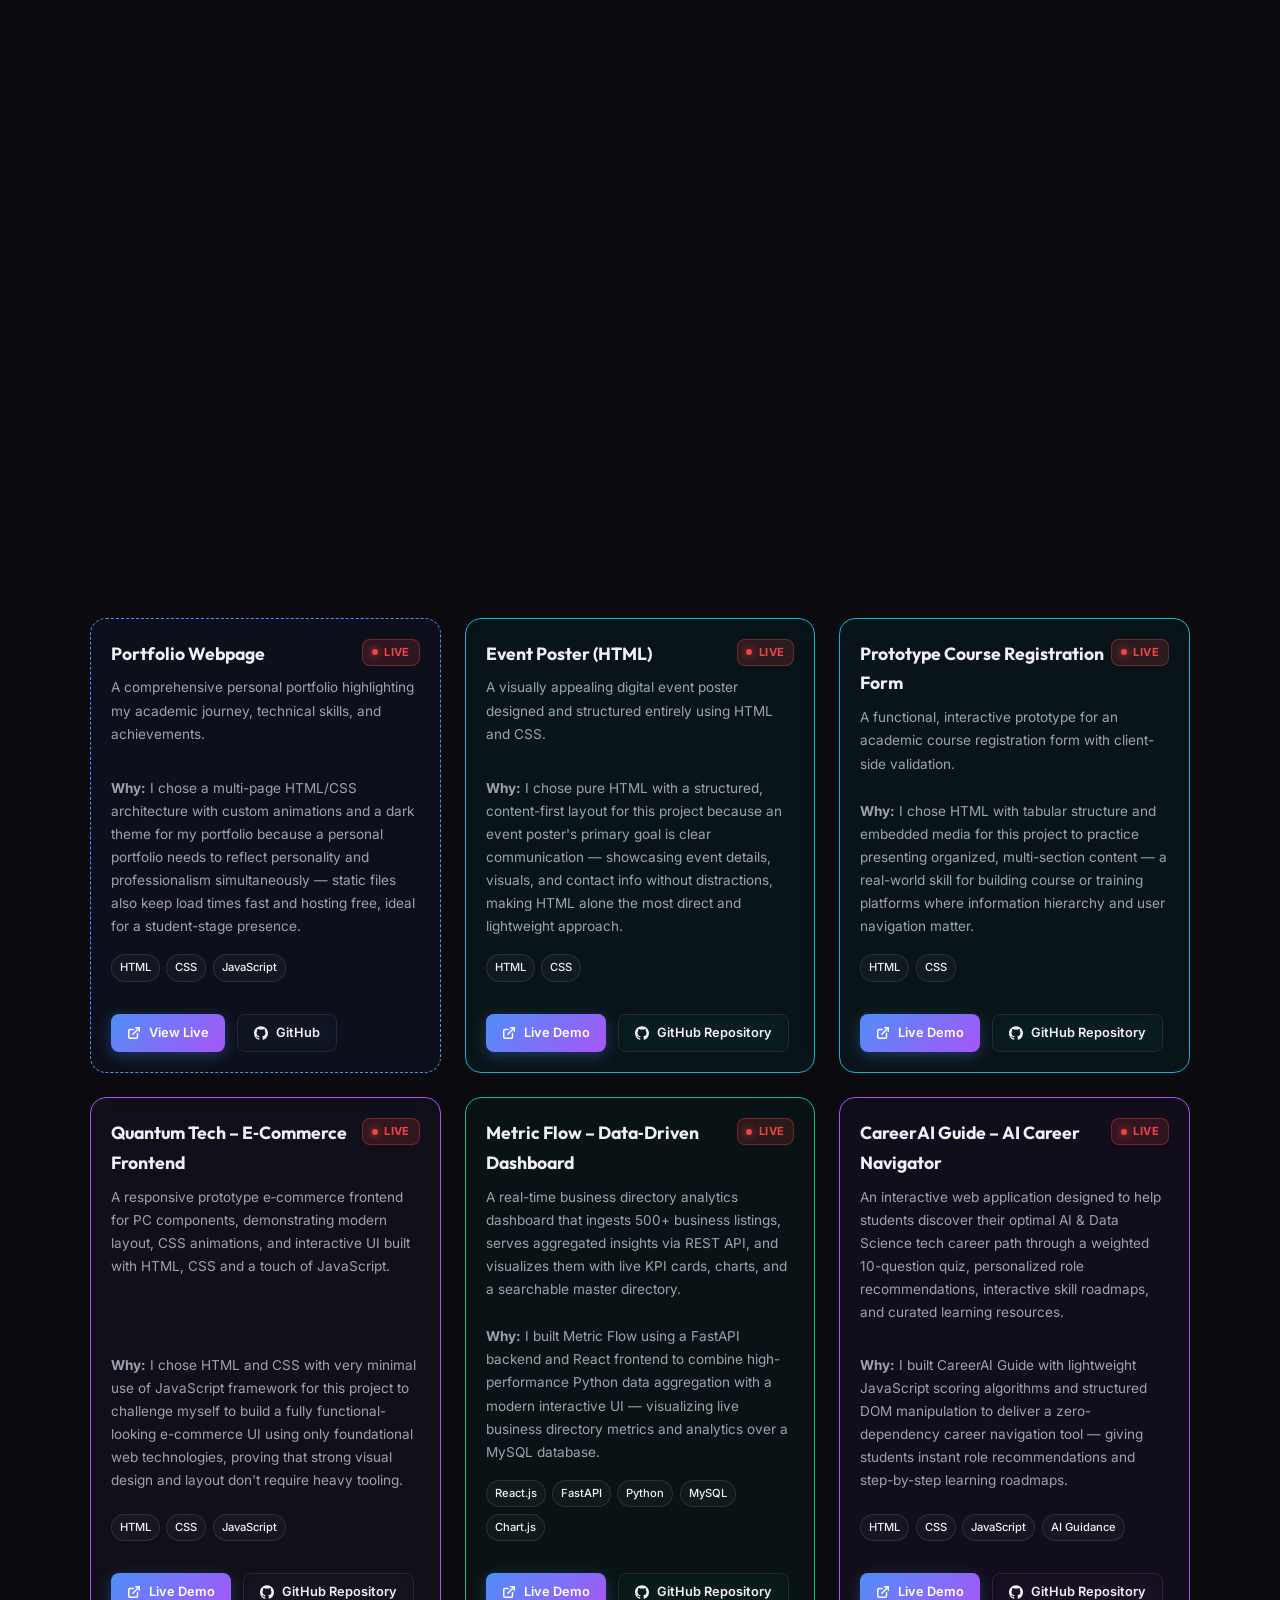
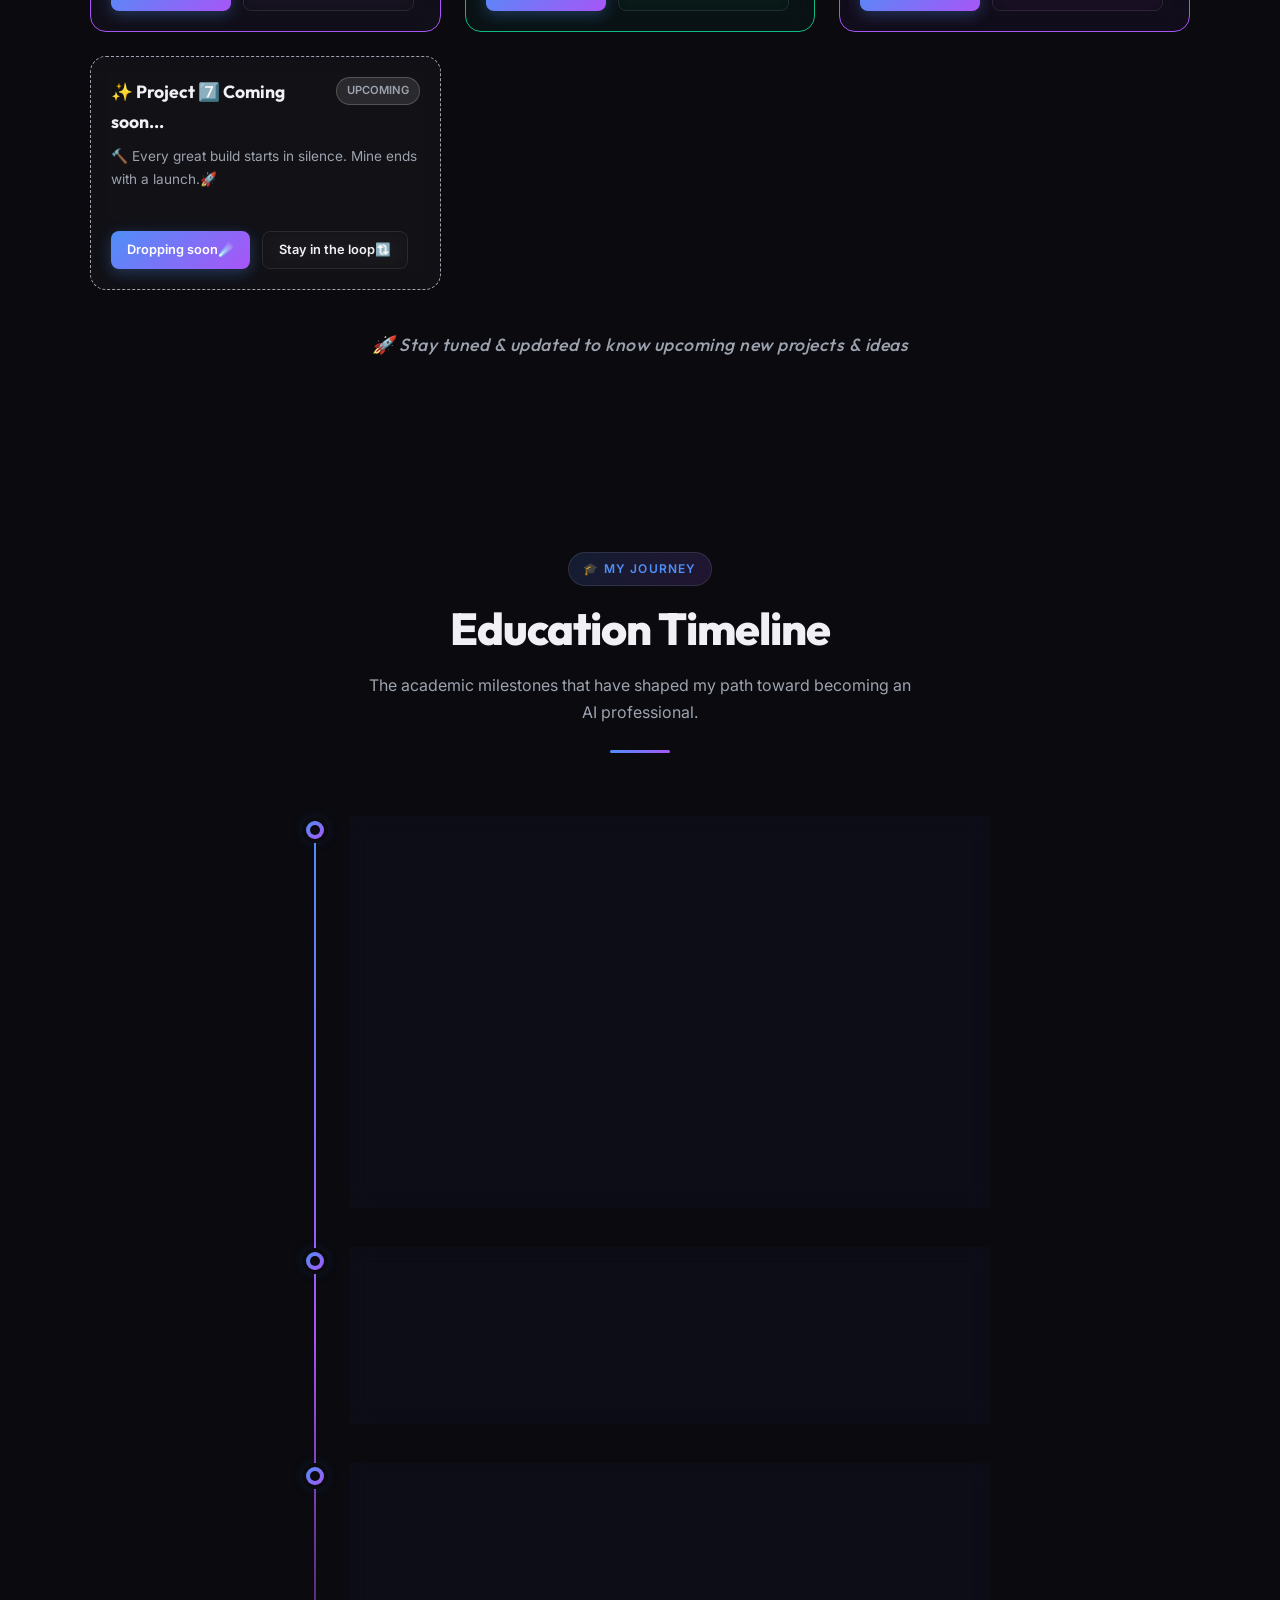
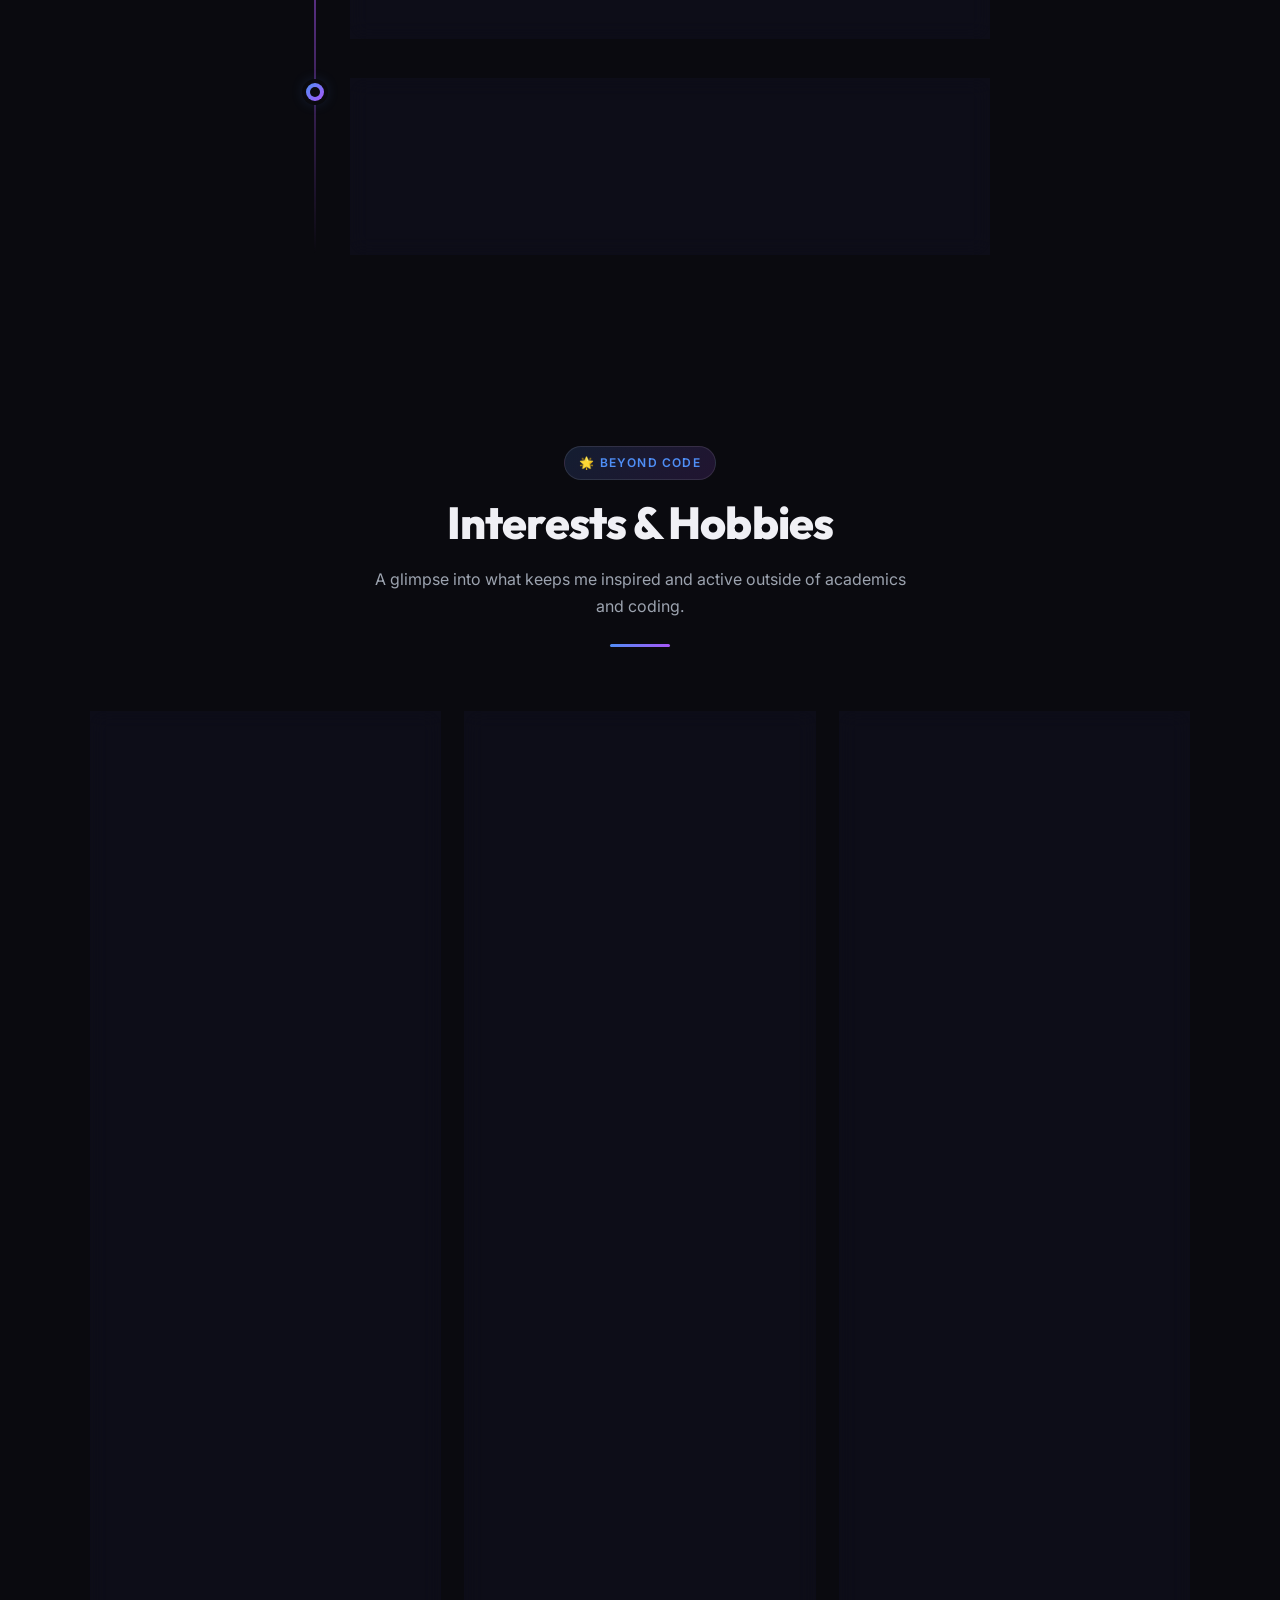
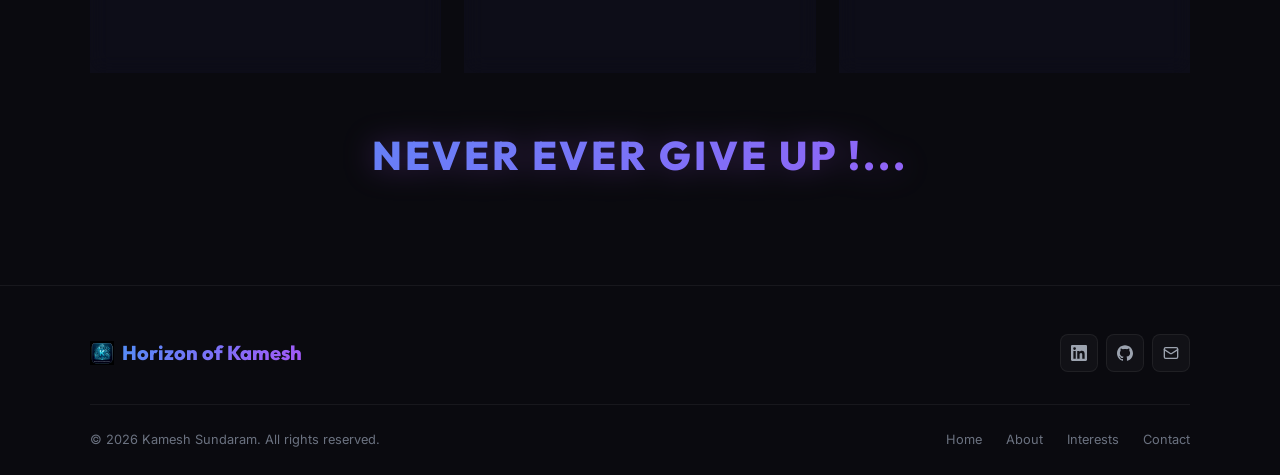
==== commit e3827071: "Add 3-certificate collage & recognition for AI & Python Development Megaclass (Infosys, Udemy, Schoo" ====
--- a/explore.html
+++ b/explore.html
@@ -638,7 +638,7 @@
 </div>
 
 <!-- Certificate 10 (GitHub Copilot - Dual Certification) -->
-<div class="certificate-card reveal" data-duration="7 hours" data-issuer="Infosys Springboard × Udemy (Dual Platform Recognition)" data-objective="Enrolled through Infosys Springboard, completed via the integrated Udemy course environment, and awarded dual certification &amp; platform recognition from both Infosys Springboard and Udemy. Master collaborating with AI-powered coding assistants, leveraging GitHub Copilot to accelerate software development, writing clean and efficient code across multiple languages, and applying responsible AI best practices in modern developer workflows." data-outcomes="Dual Platform Recognition (Infosys Springboard &amp; Udemy)|Generate Clean &amp; Efficient Code Faster|Improve Multi-Language Productivity|Build AI-Assisted Development Workflows|Intelligent Code Suggestions &amp; Automation|Apply Responsible AI Best Practices" data-certs="./certificates/cert_10_github_copilot.jpg|./certificates/cert_10_github_copilot_infosys.png" id="cert-10">
+<div class="certificate-card reveal" data-duration="7 hours" data-issuer="Infosys Springboard × Udemy (Dual Platform Recognition)" data-objective="Enrolled through Infosys Springboard, completed via the integrated Udemy course environment, and awarded dual certification &amp; platform recognition from both Infosys Springboard and Udemy. Master collaborating with AI-powered coding assistants, leveraging GitHub Copilot to accelerate software development, writing clean and efficient code across multiple languages, and applying responsible AI best practices in modern developer workflows." data-outcomes="Dual Platform Recognition (Infosys Springboard &amp; Udemy)|Generate Clean &amp; Efficient Code Faster|Improve Multi-Language Productivity|Build AI-Assisted Development Workflows|Intelligent Code Suggestions &amp; Automation|Apply Responsible AI Best Practices" data-certs="./certificates/cert_10_github_copilot.jpg|./certificates/cert_10_github_copilot_infosys.png" data-cert-labels="1. Udemy Certificate (Course Completion via Integrated Portal)|2. Infosys Springboard Certificate (Enrolled Platform Recognition)" id="cert-10">
 <div class="certificate-image-wrapper" style="aspect-ratio: 16/10; padding: 0.35rem; background: #080810; display: flex; align-items: center; justify-content: center;">
   <div style="display: grid; grid-template-columns: 1fr 1fr; gap: 0.35rem; width: 100%; height: 100%;">
     <!-- Thumbnail 1: Udemy -->
@@ -731,23 +731,42 @@
 </div>
 </div>
 
-<!-- Certificate 14 -->
-<div class="certificate-card reveal" data-duration="58 hours" data-objective="Master Python programming from fundamentals to advanced AI engineering, building predictive machine learning models, deep learning architectures, computer vision, NLP applications, and automated AI workflows across 100+ real-world hands-on projects." data-outcomes="Python Fundamentals to Advanced Engineering|Machine Learning &amp; Deep Learning (TensorFlow, PyTorch, Scikit-Learn)|Computer Vision (OpenCV) &amp; Natural Language Processing (NLP)|Building Chatbots, Recommendation Systems &amp; Sentiment Analyzers|Responsible AI Ethics, Model Optimization &amp; Deployment" id="cert-14">
-<div class="certificate-image-wrapper">
-<img alt="AI &amp; Python Development Megaclass – 300+ Hands-on Projects — Udemy, InfosysSpringboard" height="400" loading="lazy" src="./certificates/cert_14_ai_python_megaclass.png" width="640"/>
-<div class="certificate-overlay">
-<span class="certificate-view-btn">
-<svg fill="none" height="14" stroke="currentColor" stroke-linecap="round" stroke-linejoin="round" stroke-width="2.5" viewbox="0 0 24 24" width="14"><path d="M2 12s3-7 10-7 10 7 10 7-3 7-10 7-10-7-10-7Z"></path><circle cx="12" cy="12" r="3"></circle></svg>
-                View Details
-              </span>
-</div>
-</div>
-<div class="certificate-info">
-<h3 class="certificate-title">AI &amp; Python Development Megaclass – 300+ Hands-on Projects</h3>
-<p class="certificate-issuer">
-<svg fill="none" height="12" stroke="currentColor" stroke-linecap="round" stroke-linejoin="round" stroke-width="2" viewbox="0 0 24 24" width="12"><path d="M6 22V4a2 2 0 0 1 2-2h8a2 2 0 0 1 2 2v18Z"></path><path d="M6 12H4a2 2 0 0 0-2 2v6a2 2 0 0 0 2 2h2"></path><path d="M18 9h2a2 2 0 0 1 2 2v9a2 2 0 0 1-2 2h-2"></path></svg>
-              Udemy, InfosysSpringboard
-            </p>
+<!-- Certificate 14 (AI & Python Development Megaclass - Triple Certification) -->
+<div class="certificate-card reveal" data-duration="58 hours" data-issuer="Infosys Springboard × Udemy × School of AI (Triple Platform Recognition)" data-objective="Enrolled through Infosys Springboard, completed via the integrated Udemy learning environment, and authored by School of AI (Vivian Aranha) — earning triple certification &amp; platform recognition across Infosys Springboard, Udemy, and School of AI. Master Python programming from fundamentals to advanced AI engineering, building predictive machine learning models, deep learning architectures, computer vision, NLP applications, and automated AI workflows across 100+ real-world hands-on projects." data-outcomes="Triple Platform Recognition (Infosys Springboard, Udemy &amp; School of AI)|Python Fundamentals to Advanced Engineering|Machine Learning &amp; Deep Learning (TensorFlow, PyTorch, Scikit-Learn)|Computer Vision (OpenCV) &amp; Natural Language Processing (NLP)|Building Chatbots, Recommendation Systems &amp; Sentiment Analyzers|Responsible AI Ethics, Model Optimization &amp; Deployment" data-certs="./certificates/cert_14_ai_python_megaclass.png|./certificates/cert_14_ai_python_megaclass_infosys.png|./certificates/cert_14_ai_python_megaclass_school_of_ai.png" data-cert-labels="1. Udemy Certificate (Course Completion via Integrated Portal)|2. Infosys Springboard Certificate (Enrolled Platform Recognition)|3. School of AI Certificate (Course Provider Recognition)" id="cert-14">
+<div class="certificate-image-wrapper" style="aspect-ratio: 16/10; padding: 0.35rem; background: #080810; display: flex; align-items: center; justify-content: center;">
+  <div style="display: grid; grid-template-columns: repeat(3, 1fr); gap: 0.3rem; width: 100%; height: 100%;">
+    <!-- Thumbnail 1: Udemy -->
+    <div style="position: relative; border-radius: 4px; overflow: hidden; border: 1px solid var(--border-glass); background: #000;">
+      <img alt="Udemy Certificate" src="./certificates/cert_14_ai_python_megaclass.png" style="width:100%; height: 100%; object-fit: cover;"/>
+      <span style="position: absolute; bottom: 3px; left: 3px; background: rgba(0, 0, 0, 0.75); color: #fff; font-size: 0.55rem; font-weight: 600; padding: 0.1rem 0.3rem; border-radius: 3px; border: 1px solid rgba(255, 255, 255, 0.15);">Udemy</span>
+    </div>
+    <!-- Thumbnail 2: Infosys Springboard -->
+    <div style="position: relative; border-radius: 4px; overflow: hidden; border: 1px solid var(--border-glass); background: #000;">
+      <img alt="Infosys Springboard Certificate" src="./certificates/cert_14_ai_python_megaclass_infosys.png" style="width:100%; height: 100%; object-fit: cover;"/>
+      <span style="position: absolute; bottom: 3px; left: 3px; background: rgba(0, 0, 0, 0.75); color: #fff; font-size: 0.55rem; font-weight: 600; padding: 0.1rem 0.3rem; border-radius: 3px; border: 1px solid rgba(255, 255, 255, 0.15);">Infosys</span>
+    </div>
+    <!-- Thumbnail 3: School of AI -->
+    <div style="position: relative; border-radius: 4px; overflow: hidden; border: 1px solid var(--border-glass); background: #000;">
+      <img alt="School of AI Certificate" src="./certificates/cert_14_ai_python_megaclass_school_of_ai.png" style="width:100%; height: 100%; object-fit: cover;"/>
+      <span style="position: absolute; bottom: 3px; left: 3px; background: rgba(0, 0, 0, 0.75); color: #fff; font-size: 0.55rem; font-weight: 600; padding: 0.1rem 0.3rem; border-radius: 3px; border: 1px solid rgba(255, 255, 255, 0.15);">School of AI</span>
+    </div>
+  </div>
+  <div class="certificate-overlay">
+    <span class="certificate-view-btn">
+      <svg fill="none" height="14" stroke="currentColor" stroke-linecap="round" stroke-linejoin="round" stroke-width="2.5" viewbox="0 0 24 24" width="14"><path d="M2 12s3-7 10-7 10 7 10 7-3 7-10 7-10-7-10-7Z"></path><circle cx="12" cy="12" r="3"></circle></svg>
+      View Details &amp; 3 Certs
+    </span>
+  </div>
+</div>
+<div class="certificate-info">
+  <div style="display: flex; justify-content: space-between; align-items: flex-start; gap: 0.35rem;">
+    <h3 class="certificate-title" style="margin-bottom: 0.25rem;">AI &amp; Python Development Megaclass – 300+ Hands-on Projects</h3>
+    <span class="skill-tag" style="background: rgba(168, 85, 247, 0.15); color: #a855f7; border: 1px solid rgba(168, 85, 247, 0.3); font-size: 0.65rem; padding: 0.15rem 0.5rem; text-transform: uppercase; white-space: nowrap; font-weight: 600;">3 Certs</span>
+  </div>
+  <p class="certificate-issuer">
+    <svg fill="none" height="12" stroke="currentColor" stroke-linecap="round" stroke-linejoin="round" stroke-width="2" viewbox="0 0 24 24" width="12"><path d="M6 22V4a2 2 0 0 1 2-2h8a2 2 0 0 1 2 2v18Z"></path><path d="M6 12H4a2 2 0 0 0-2 2v6a2 2 0 0 0 2 2h2"></path><path d="M18 9h2a2 2 0 0 1 2 2v9a2 2 0 0 1-2 2h-2"></path></svg>
+    Infosys Springboard × Udemy × School of AI
+  </p>
 </div>
 </div>
 </div>
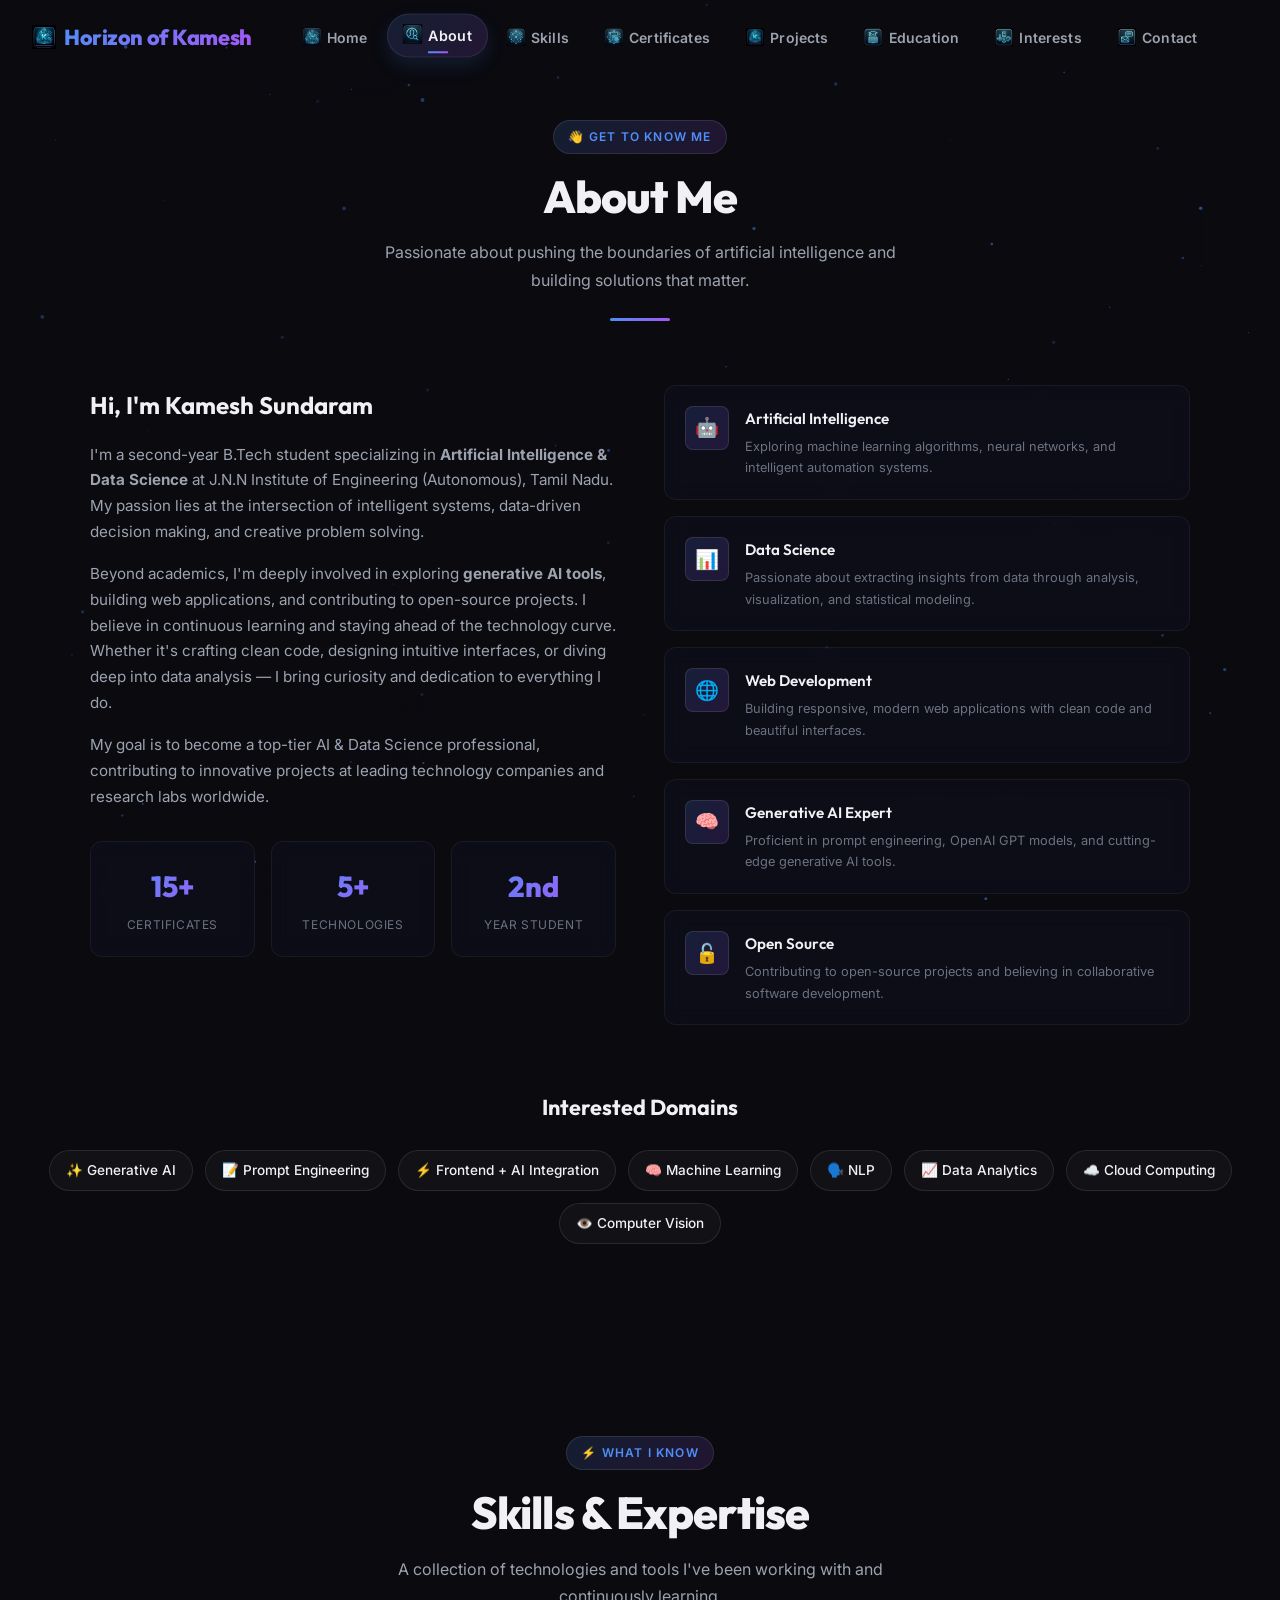
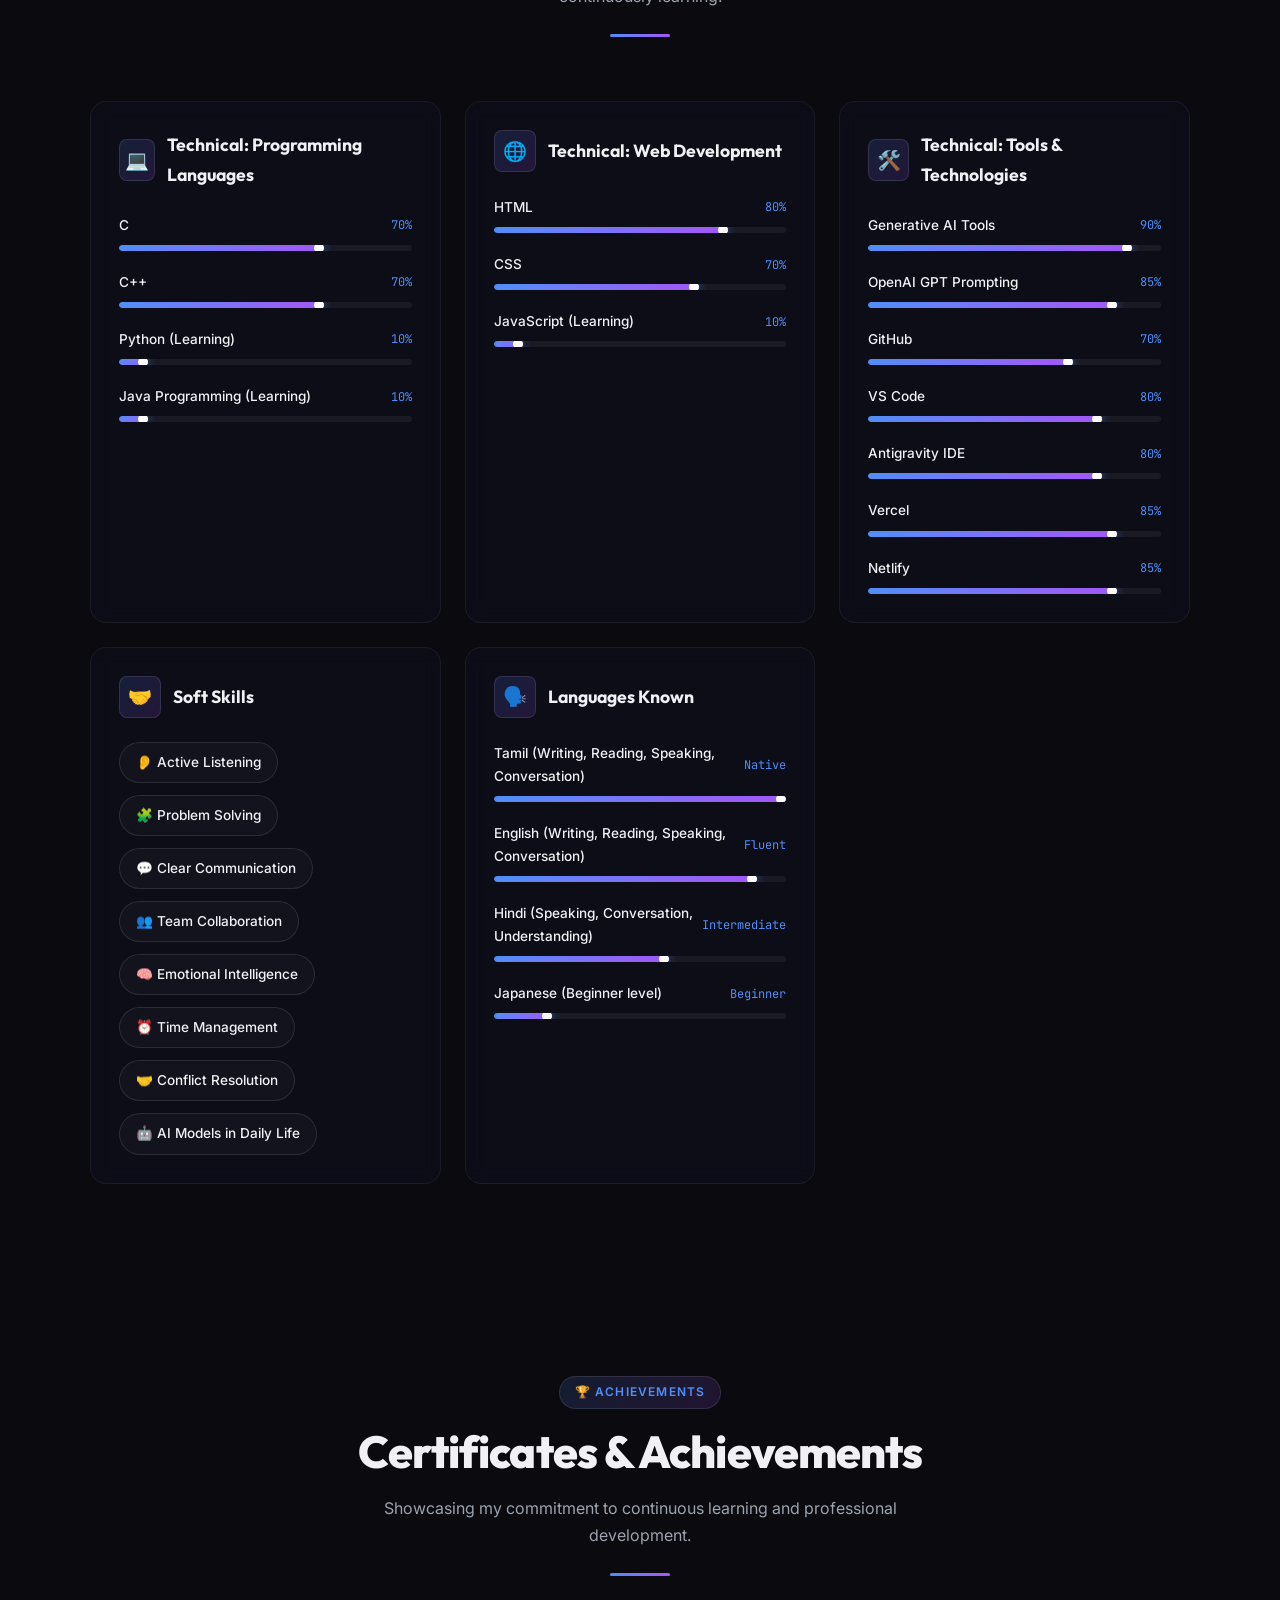
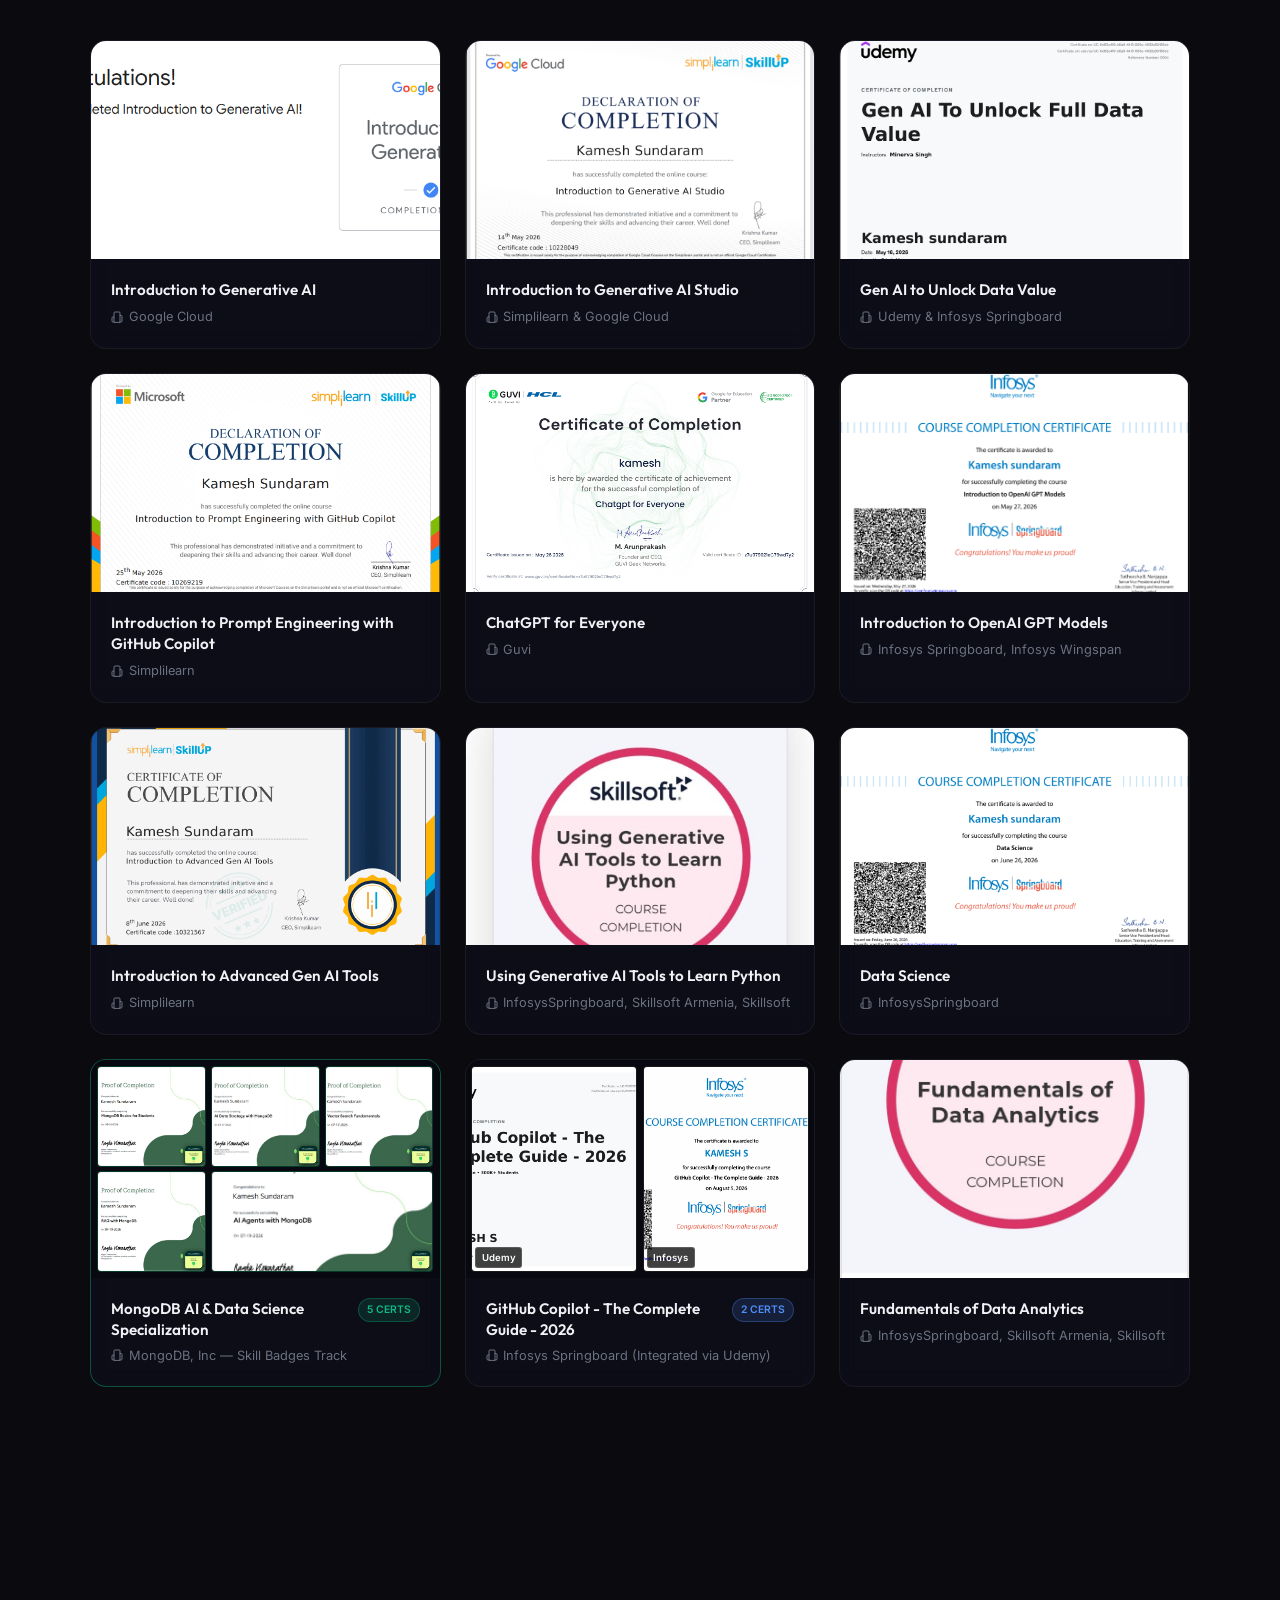
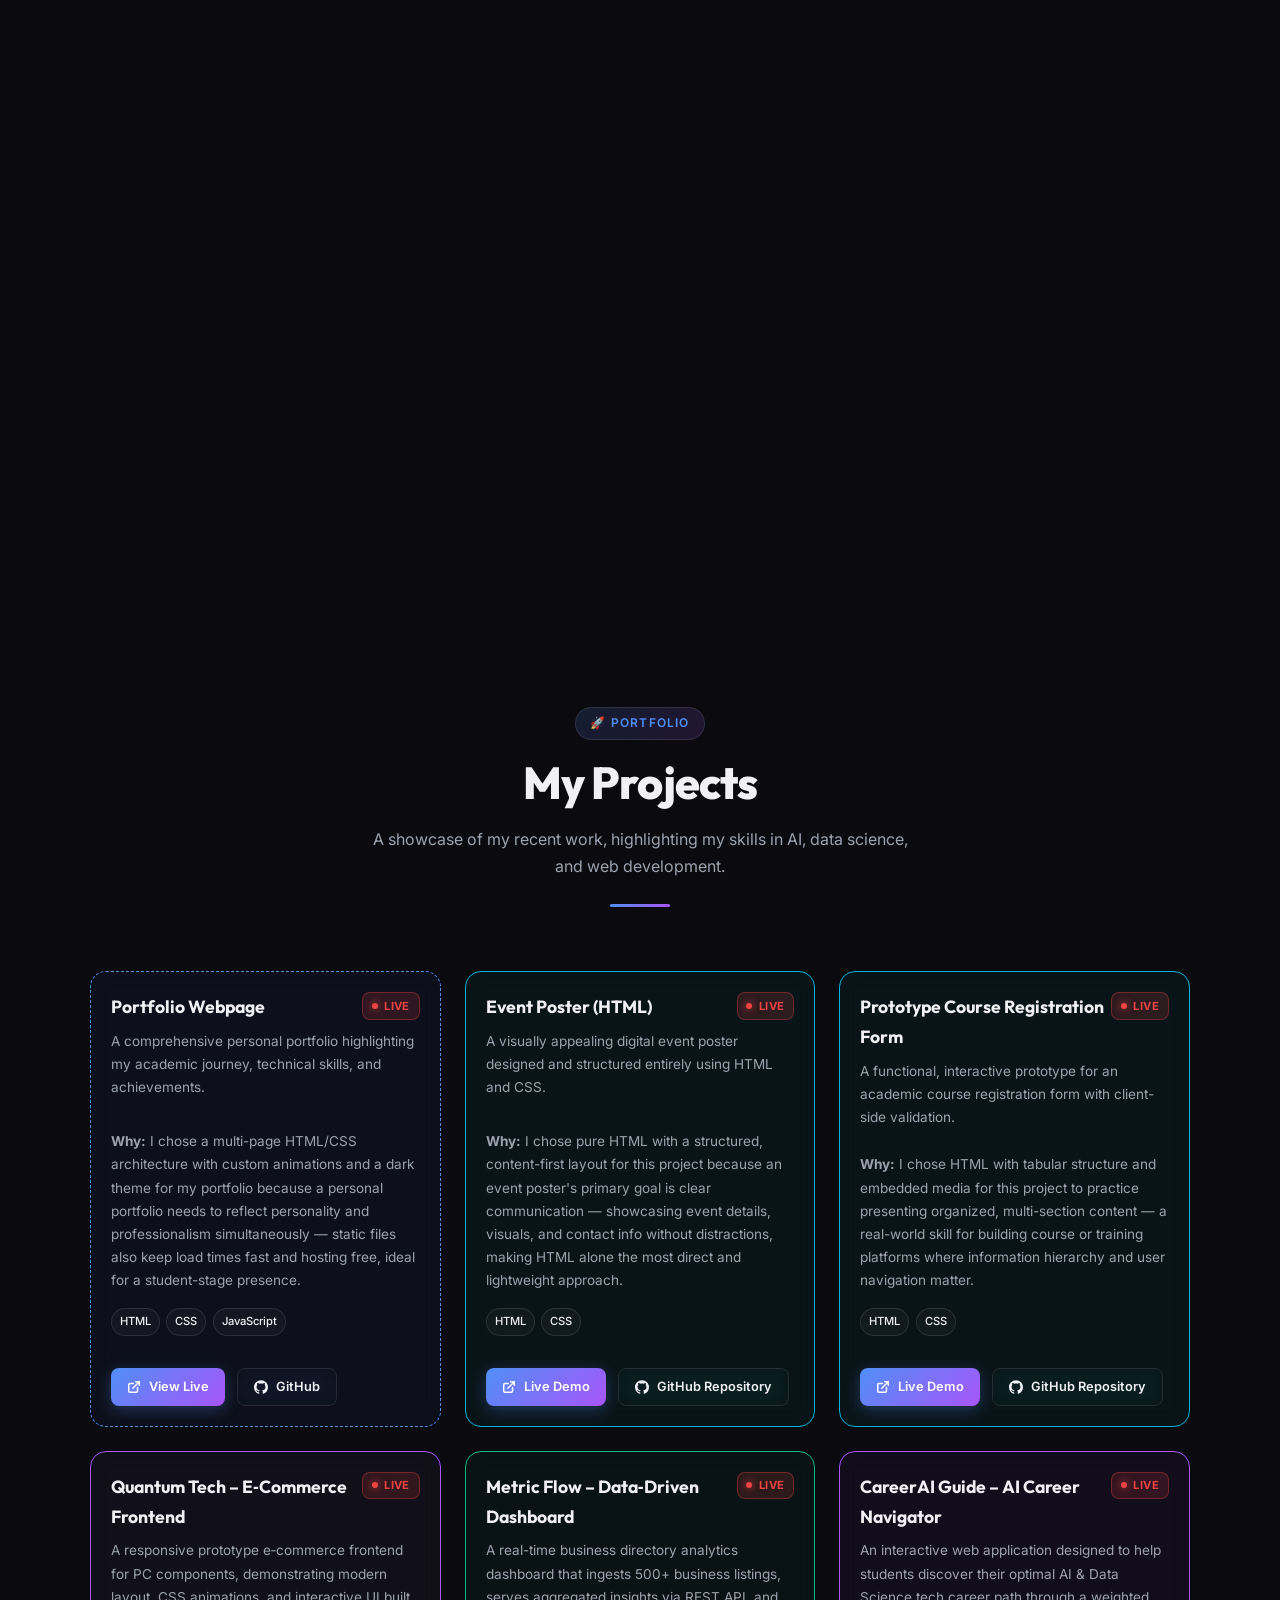
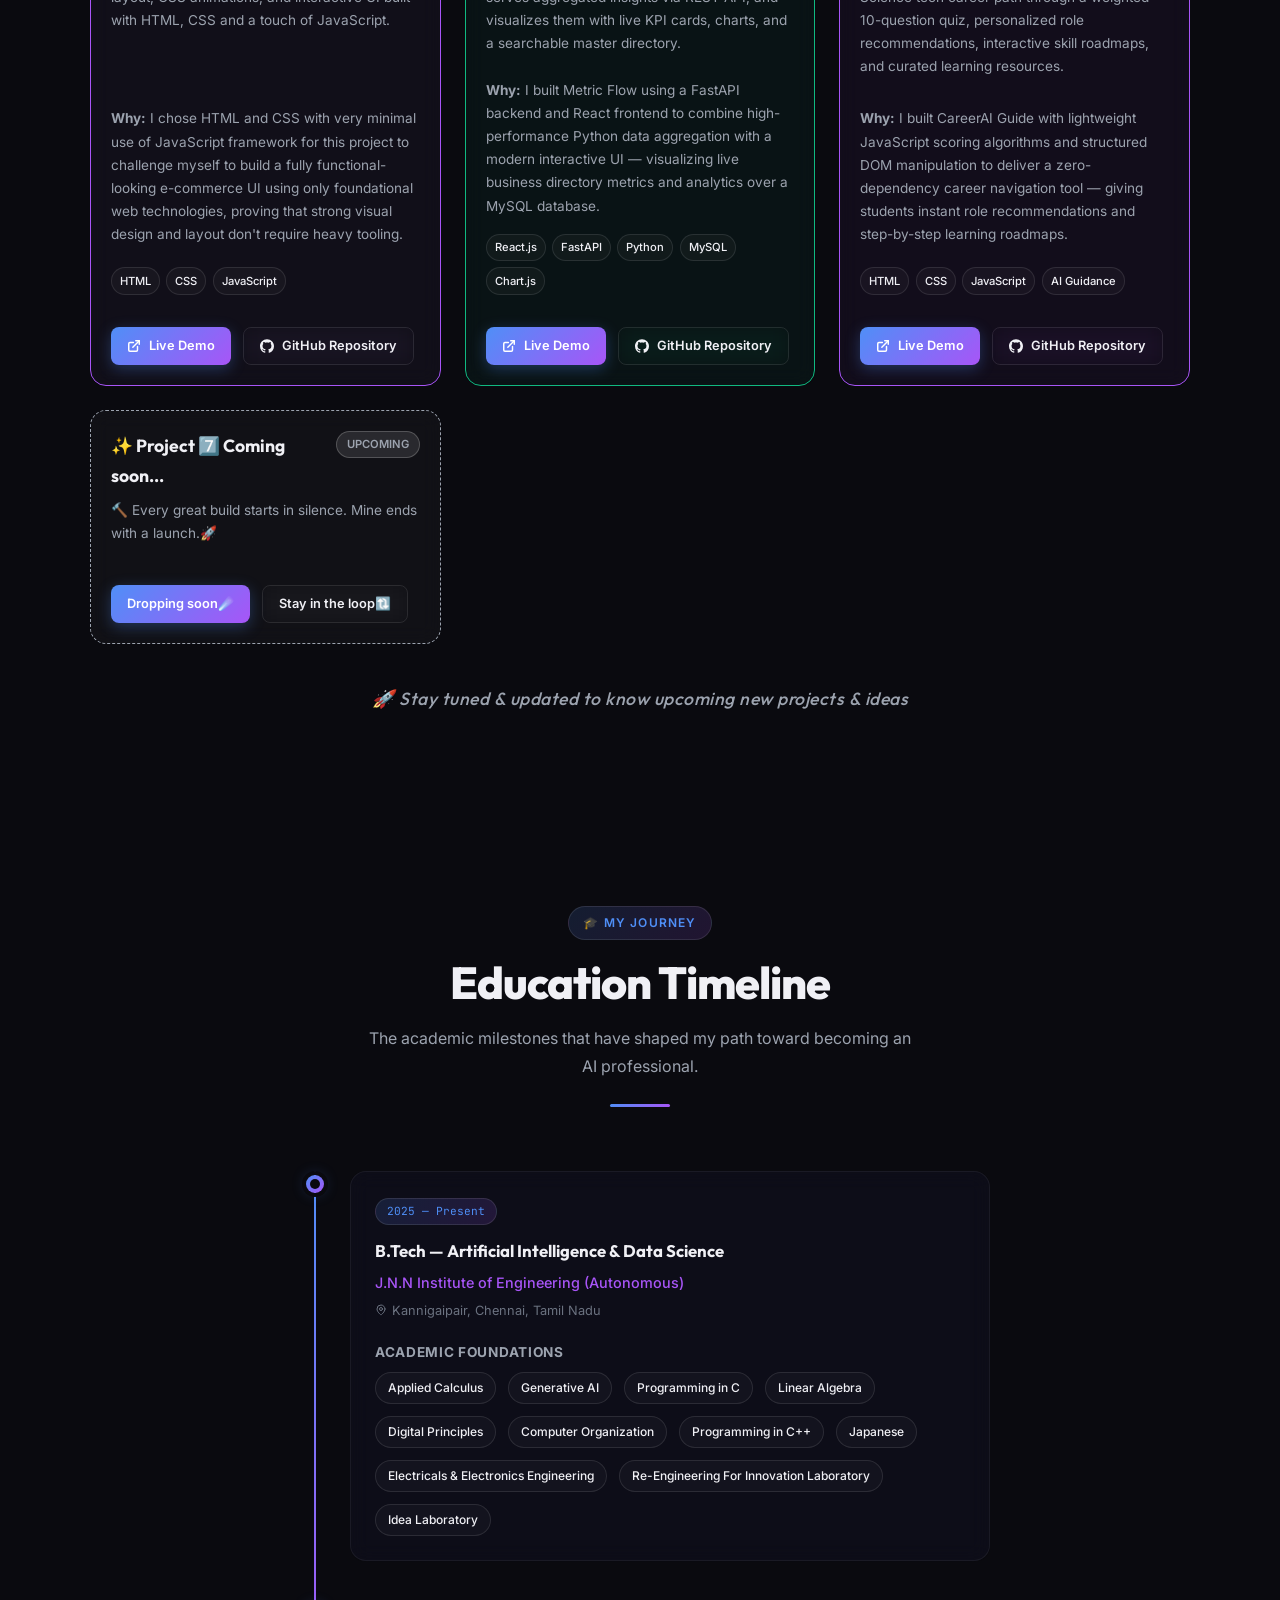
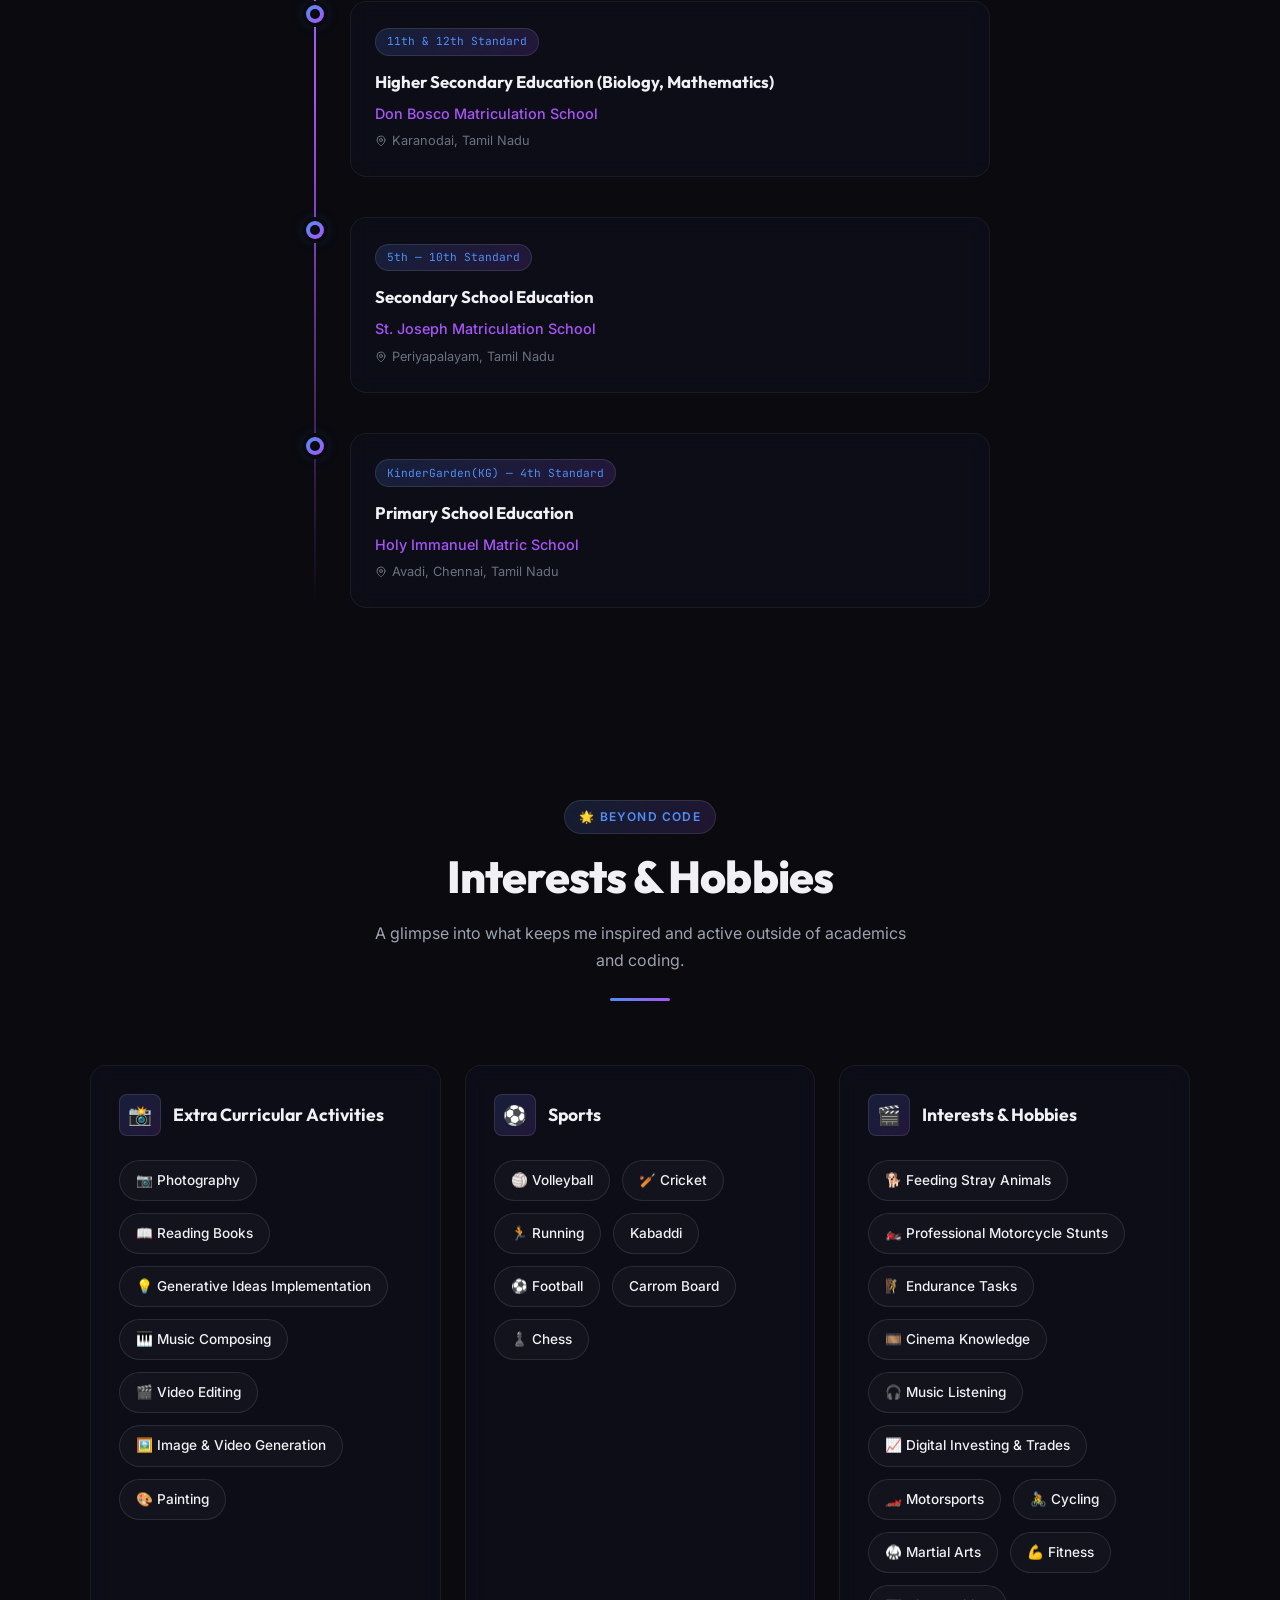
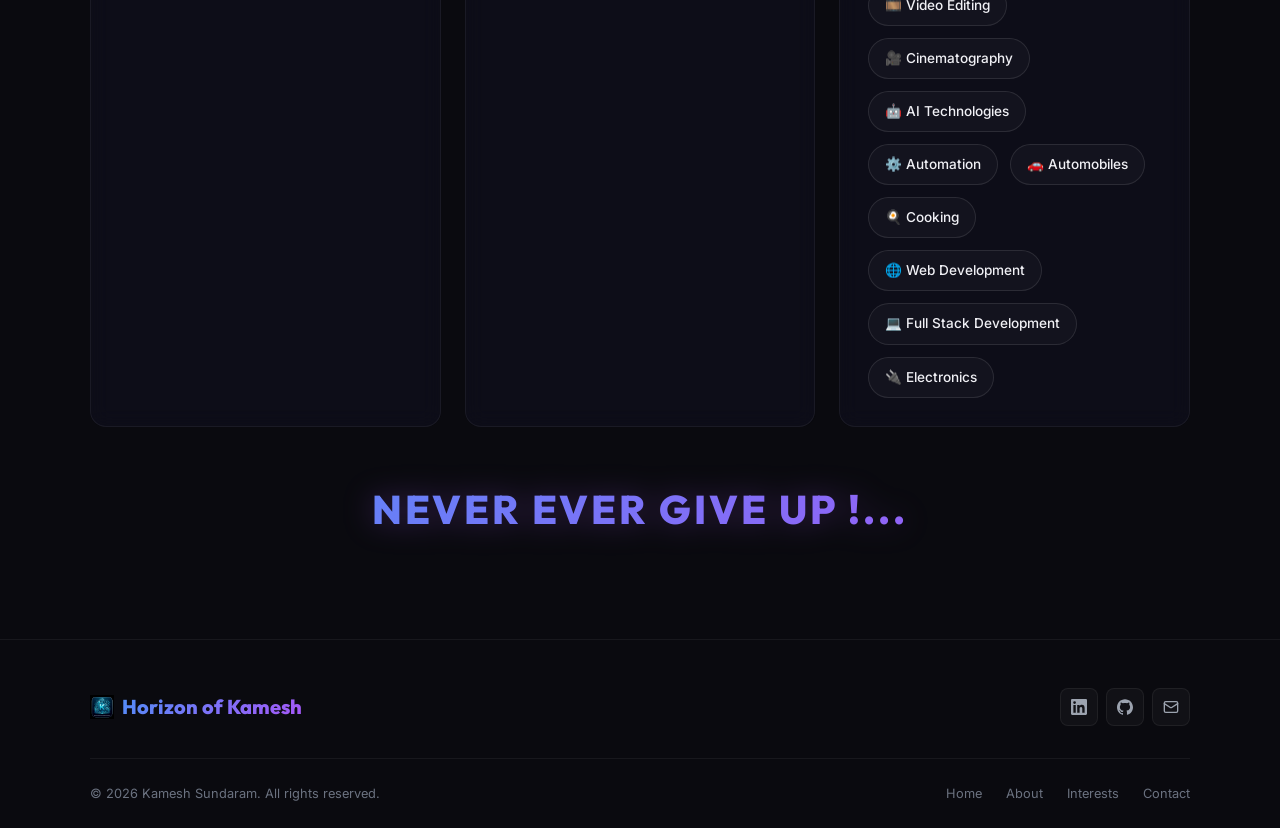
==== commit acbdb0cc: "Add Certificate 15: Claude AI in 90 Minutes Productivity Course by HCL GUVI" ====
--- a/explore.html
+++ b/explore.html
@@ -100,7 +100,7 @@
           </p>
 <div class="about-stats">
 <div class="stat-card reveal">
-<div class="stat-number">14+</div>
+<div class="stat-number">15+</div>
 <div class="stat-label">Certificates</div>
 </div>
 <div class="stat-card reveal">
@@ -769,6 +769,26 @@
   </p>
 </div>
 </div>
+
+<!-- Certificate 15 -->
+<div class="certificate-card reveal" data-duration="90 minutes" data-issuer="HCL GUVI (Google for Education Partner)" data-objective="Master foundational and practical Claude AI skills to build a personal AI work assistant, streamline daily productivity workflows, set up custom Claude workspaces, and manage AI-assisted tasks responsibly and safely." data-outcomes="Building a Strong Foundation in Claude AI|Applying Claude to Real-World AI Workflows|Building &amp; Organizing a Claude Workspace|Managing AI-Related Risks Safely|AI Productivity &amp; Intelligent Automation" id="cert-15">
+<div class="certificate-image-wrapper">
+<img alt="Claude AI in 90 Minutes Productivity Course: Build Your AI Work Assistant — HCL GUVI" height="400" loading="lazy" src="./certificates/cert_15_claude_ai_guvi.png" width="640"/>
+<div class="certificate-overlay">
+<span class="certificate-view-btn">
+<svg fill="none" height="14" stroke="currentColor" stroke-linecap="round" stroke-linejoin="round" stroke-width="2.5" viewbox="0 0 24 24" width="14"><path d="M2 12s3-7 10-7 10 7 10 7-3 7-10 7-10-7-10-7Z"></path><circle cx="12" cy="12" r="3"></circle></svg>
+                View Details
+              </span>
+</div>
+</div>
+<div class="certificate-info">
+<h3 class="certificate-title">Claude AI in 90 Minutes Productivity Course: Build Your AI Work Assistant</h3>
+<p class="certificate-issuer">
+<svg fill="none" height="12" stroke="currentColor" stroke-linecap="round" stroke-linejoin="round" stroke-width="2" viewbox="0 0 24 24" width="12"><path d="M6 22V4a2 2 0 0 1 2-2h8a2 2 0 0 1 2 2v18Z"></path><path d="M6 12H4a2 2 0 0 0-2 2v6a2 2 0 0 0 2 2h2"></path><path d="M18 9h2a2 2 0 0 1 2 2v9a2 2 0 0 1-2 2h-2"></path></svg>
+              HCL GUVI
+            </p>
+</div>
+</div>
 </div>
 </div>
 </section>
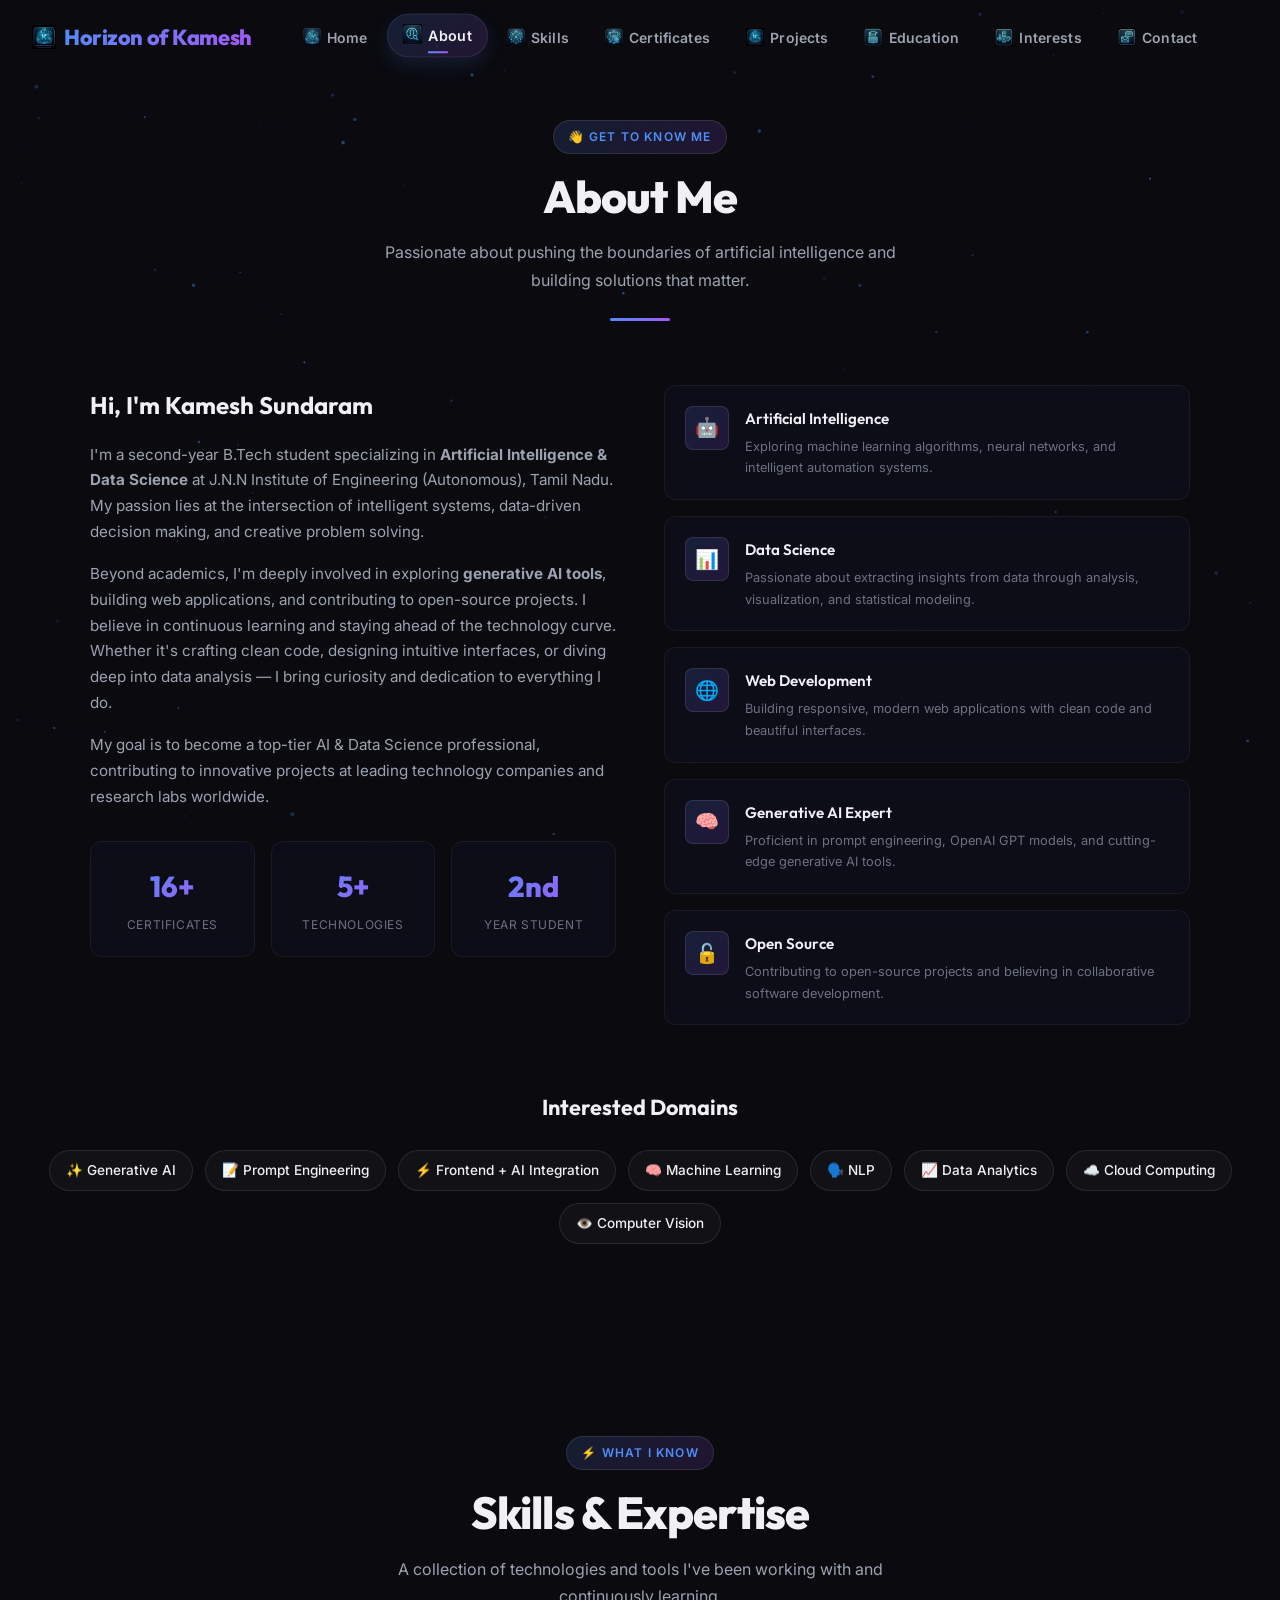
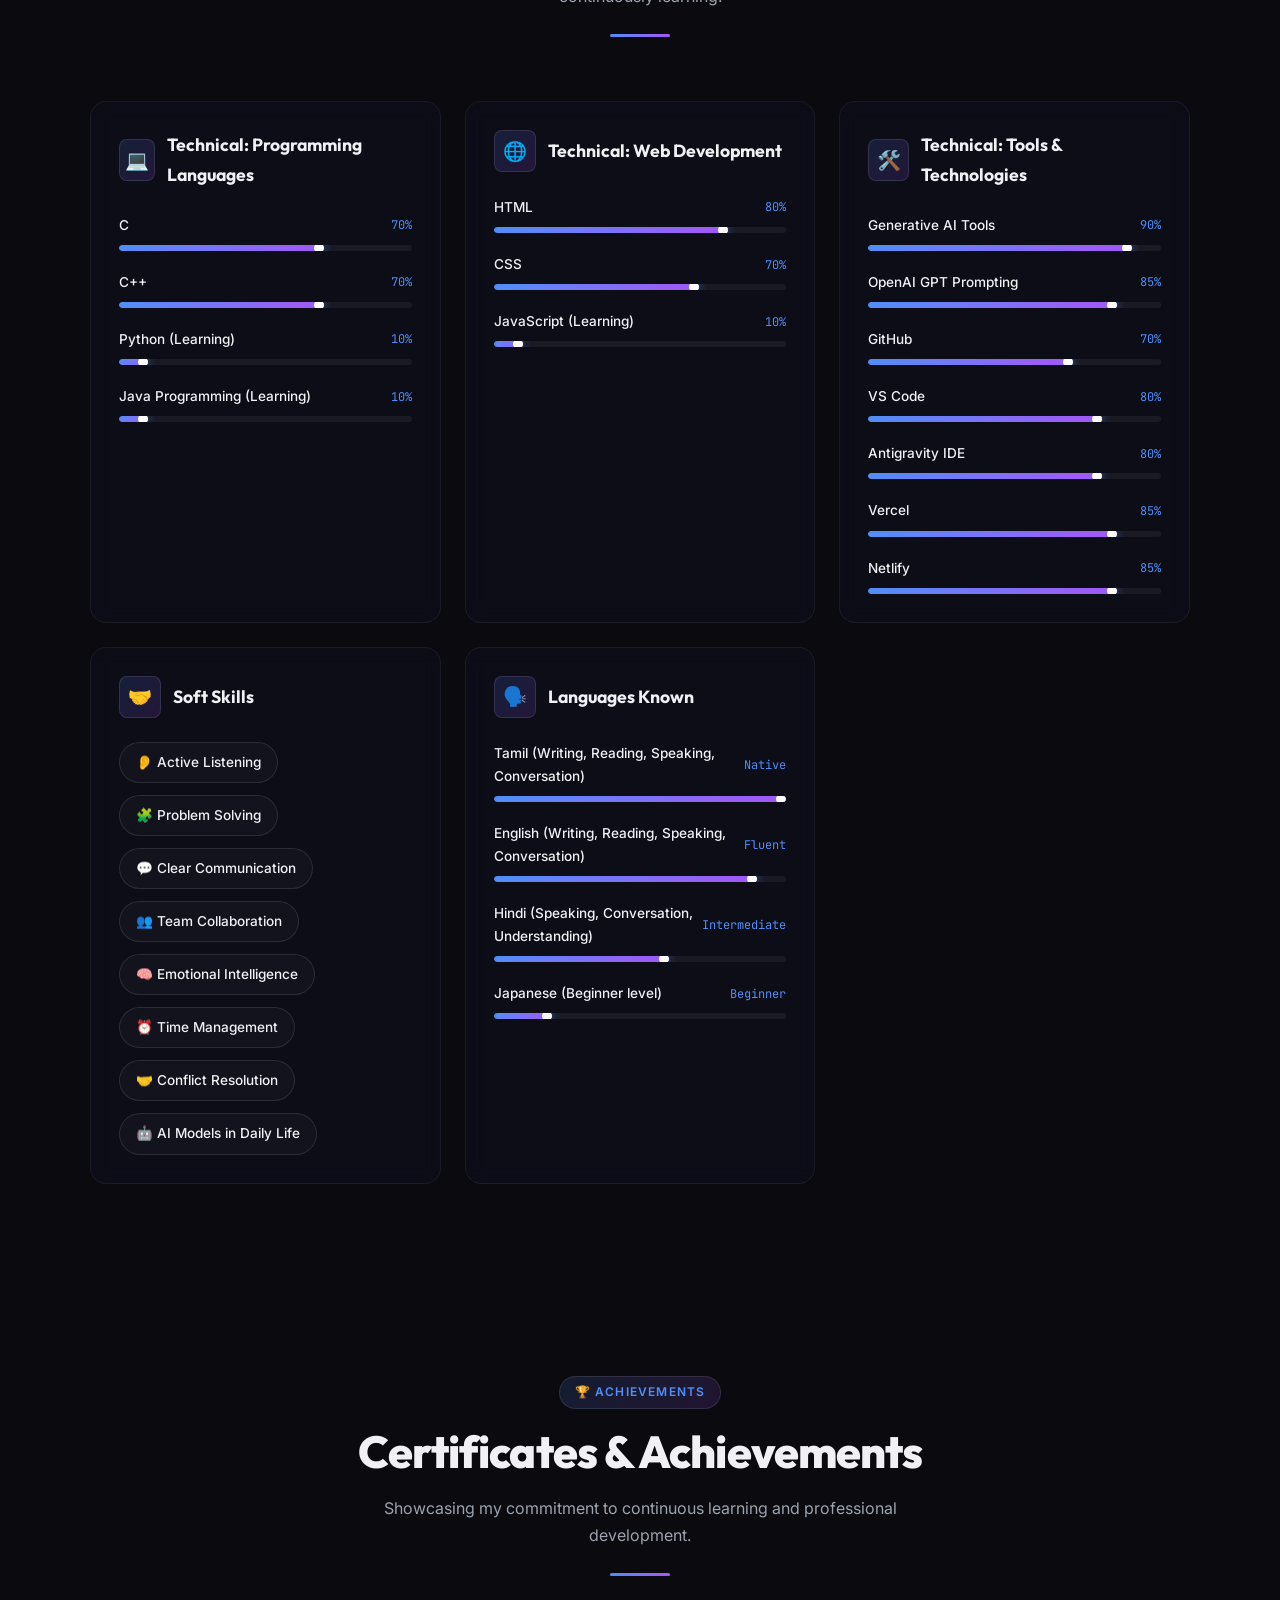
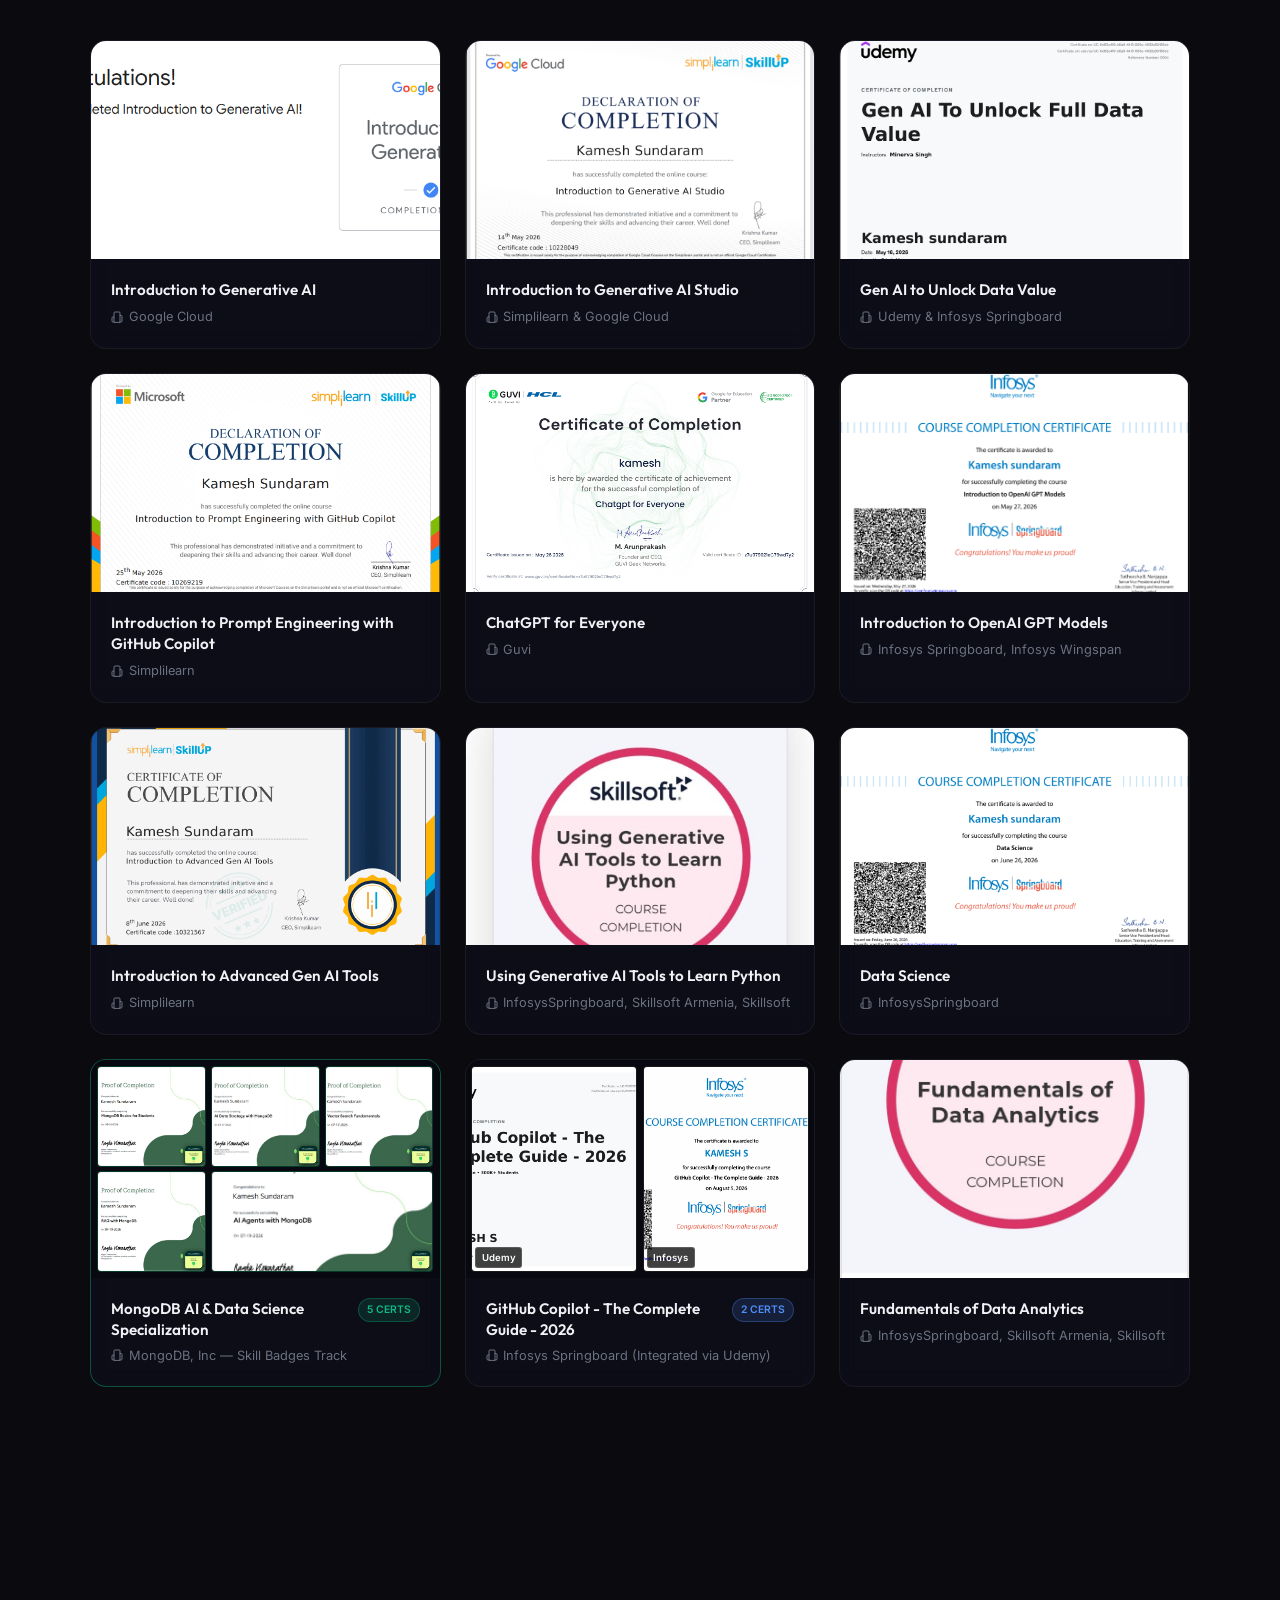
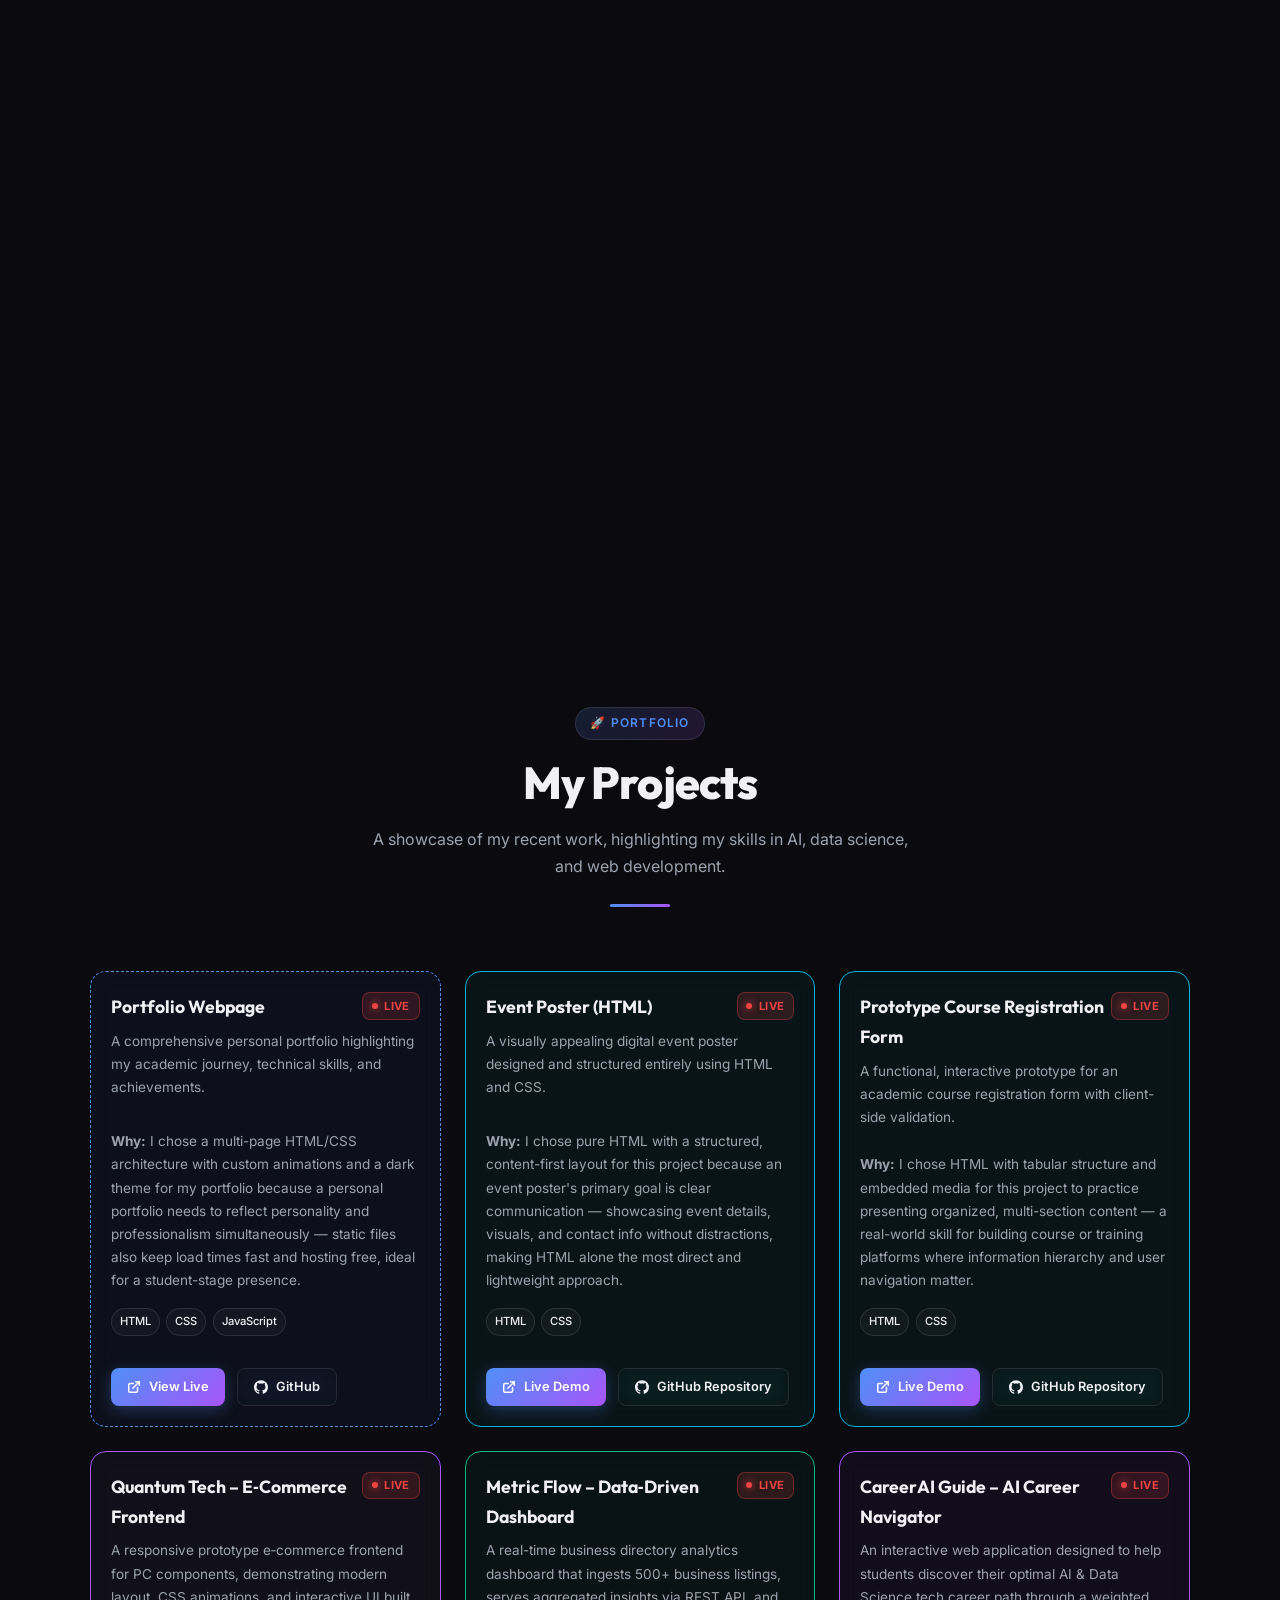
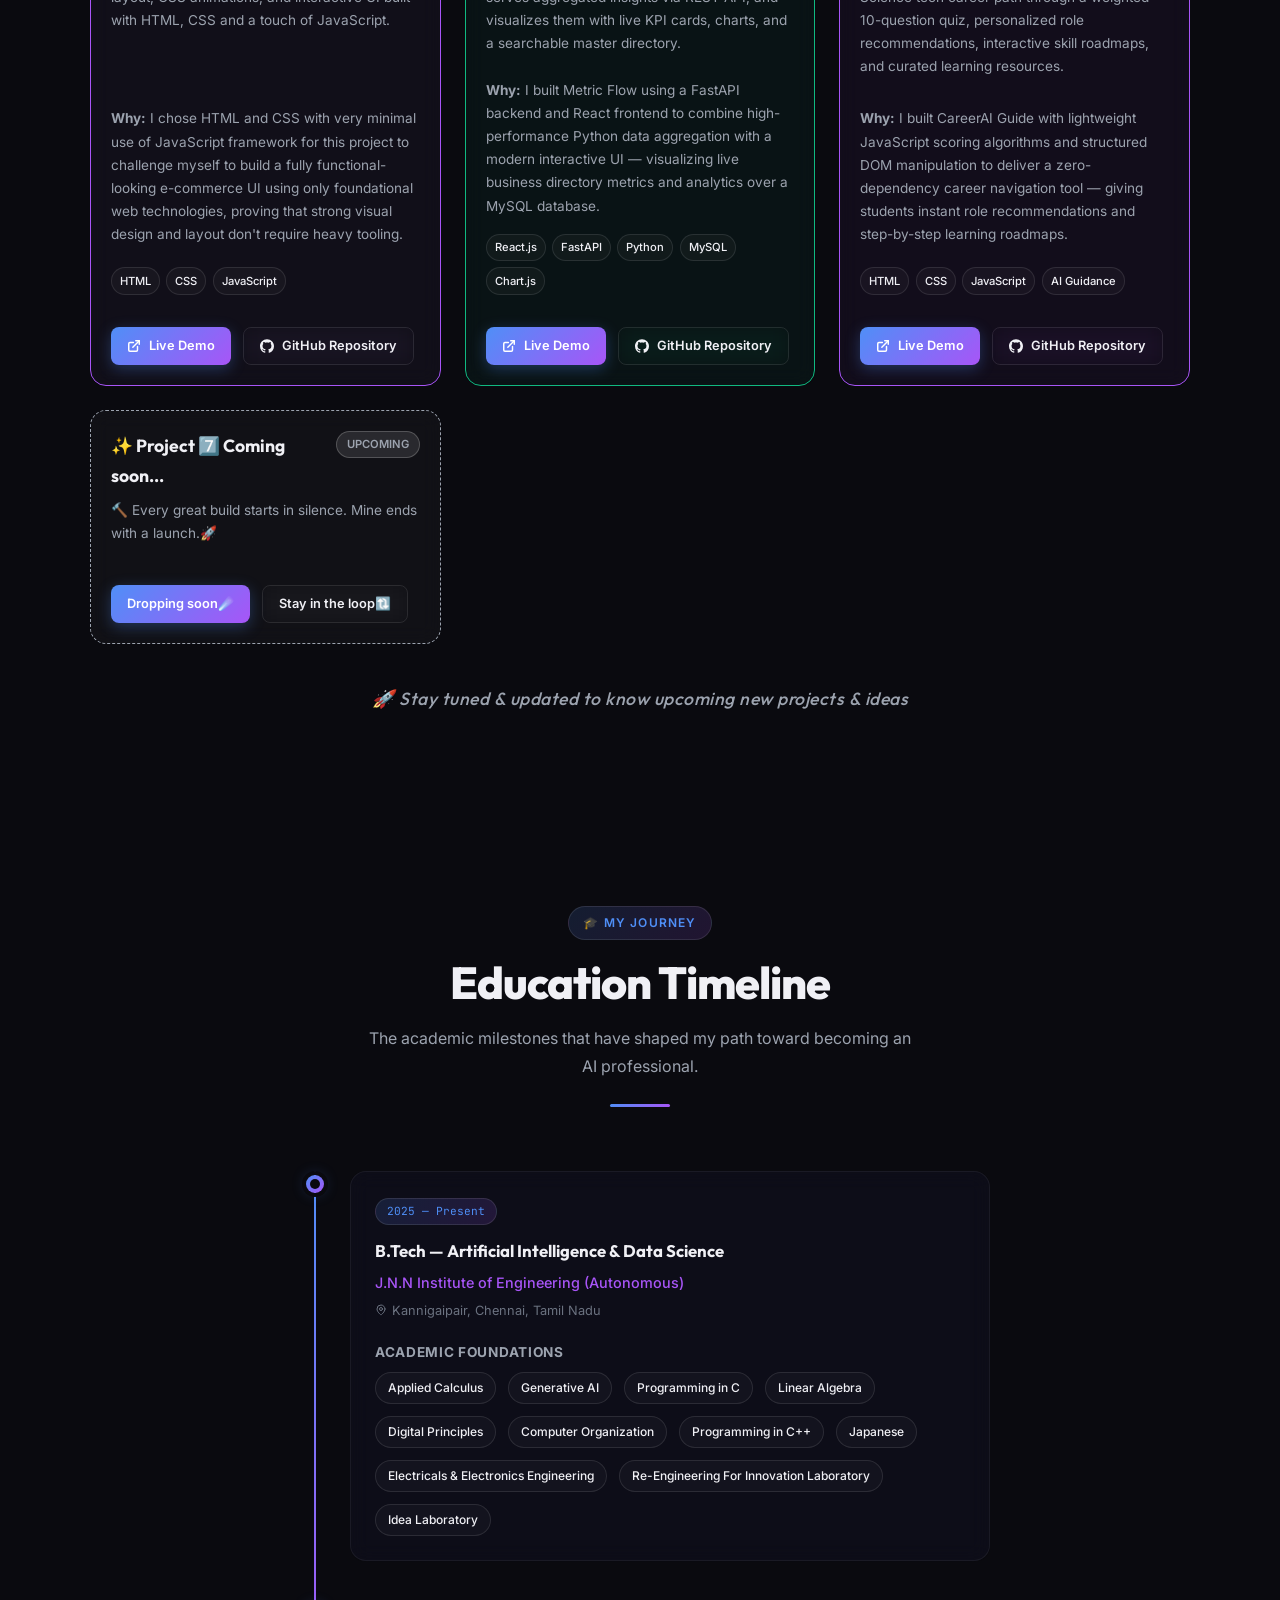
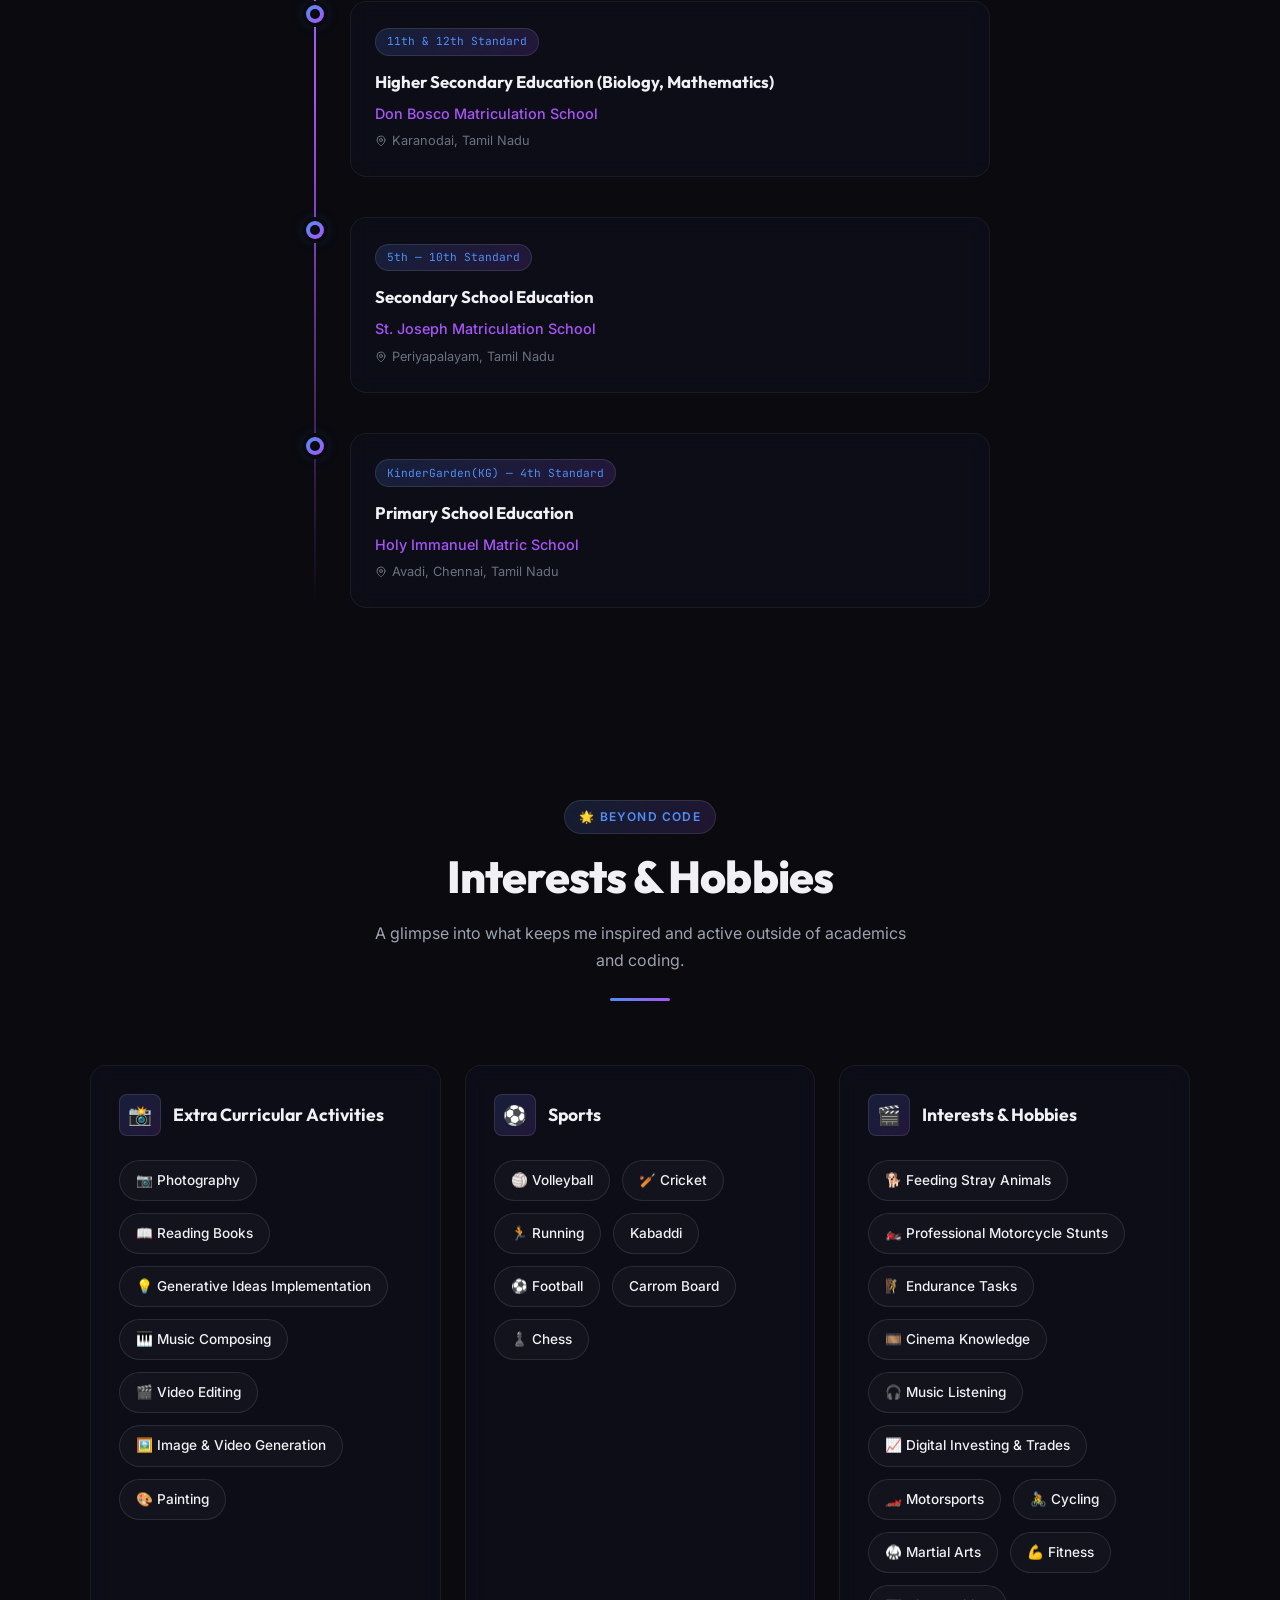
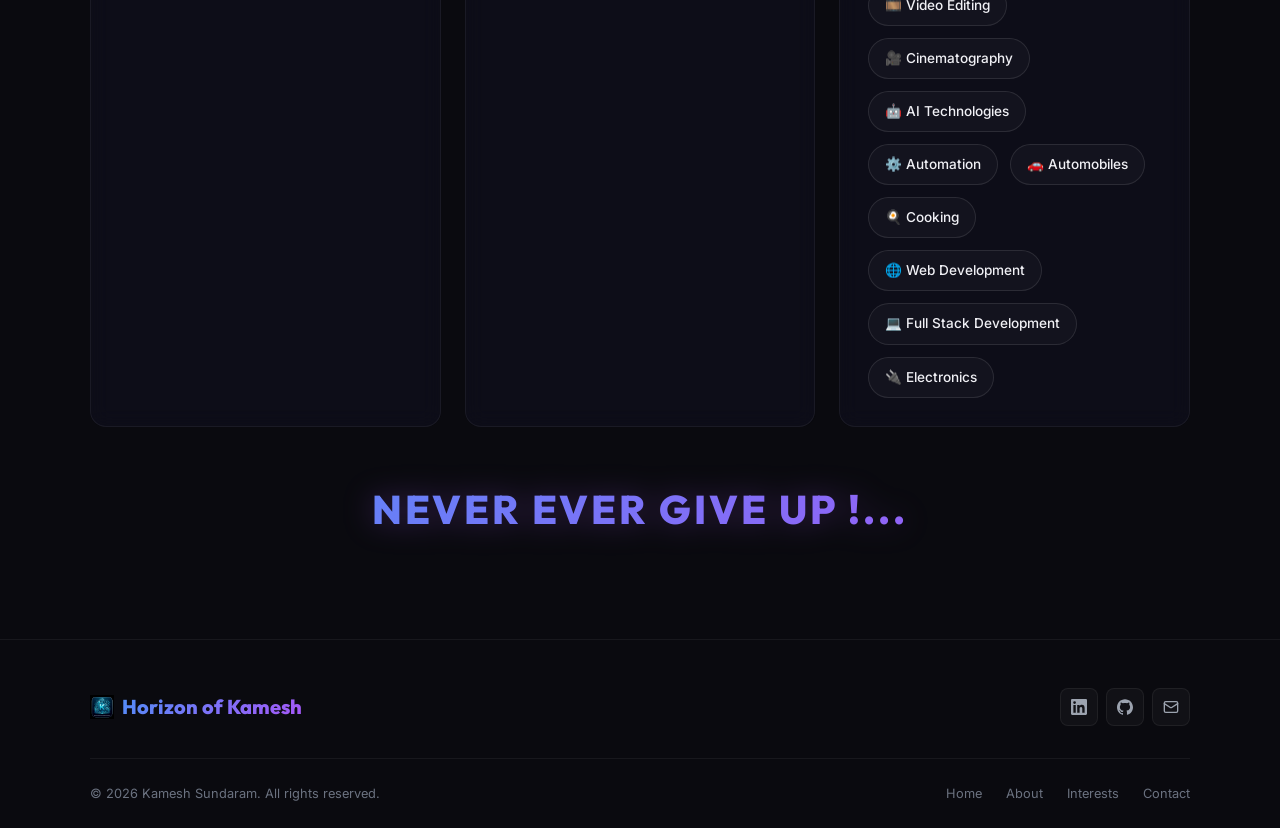
==== commit 84c540d8: "Add Certificate 16: Building a Chatbot Using Python by HCL GUVI" ====
--- a/explore.html
+++ b/explore.html
@@ -100,7 +100,7 @@
           </p>
 <div class="about-stats">
 <div class="stat-card reveal">
-<div class="stat-number">15+</div>
+<div class="stat-number">16+</div>
 <div class="stat-label">Certificates</div>
 </div>
 <div class="stat-card reveal">
@@ -789,6 +789,26 @@
             </p>
 </div>
 </div>
+
+<!-- Certificate 16 -->
+<div class="certificate-card reveal" data-duration="1.5 hours" data-issuer="HCL GUVI (Google for Education Partner)" data-objective="Learn the fundamentals of conversational AI by setting up Python development environments, performing data preprocessing and text tokenization, and designing rule-based and simple AI-driven chatbots from scratch." data-outcomes="Setting Up Python Development Environment|Data Preprocessing &amp; Text Tokenization|Designing Conversational Chatbot Logic|Building Rule-Based Chatbots|Developing Simple AI-Driven Chatbots" id="cert-16">
+<div class="certificate-image-wrapper">
+<img alt="Building a Chatbot Using Python — HCL GUVI" height="400" loading="lazy" src="./certificates/cert_16_building_chatbot_python_guvi.png" width="640"/>
+<div class="certificate-overlay">
+<span class="certificate-view-btn">
+<svg fill="none" height="14" stroke="currentColor" stroke-linecap="round" stroke-linejoin="round" stroke-width="2.5" viewbox="0 0 24 24" width="14"><path d="M2 12s3-7 10-7 10 7 10 7-3 7-10 7-10-7-10-7Z"></path><circle cx="12" cy="12" r="3"></circle></svg>
+                View Details
+              </span>
+</div>
+</div>
+<div class="certificate-info">
+<h3 class="certificate-title">Building a Chatbot Using Python</h3>
+<p class="certificate-issuer">
+<svg fill="none" height="12" stroke="currentColor" stroke-linecap="round" stroke-linejoin="round" stroke-width="2" viewbox="0 0 24 24" width="12"><path d="M6 22V4a2 2 0 0 1 2-2h8a2 2 0 0 1 2 2v18Z"></path><path d="M6 12H4a2 2 0 0 0-2 2v6a2 2 0 0 0 2 2h2"></path><path d="M18 9h2a2 2 0 0 1 2 2v9a2 2 0 0 1-2 2h-2"></path></svg>
+              HCL GUVI
+            </p>
+</div>
+</div>
 </div>
 </div>
 </section>
